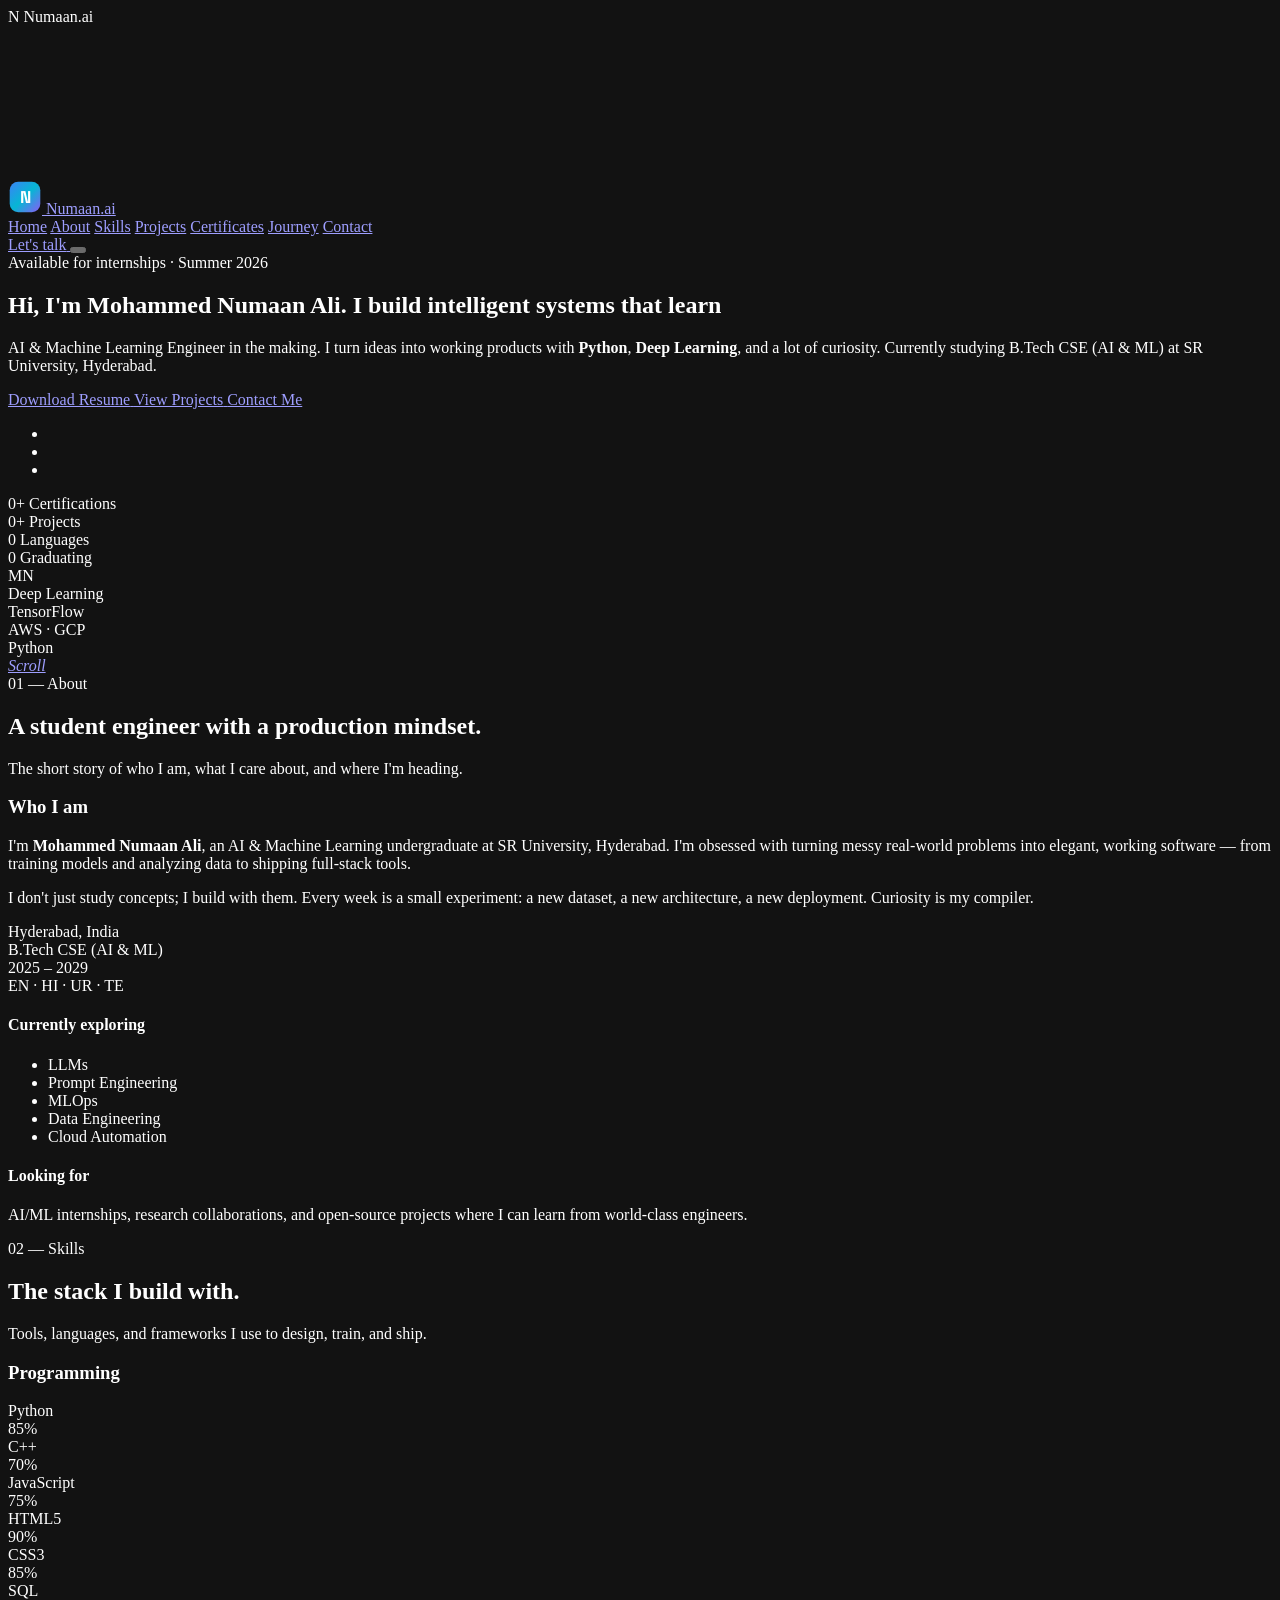
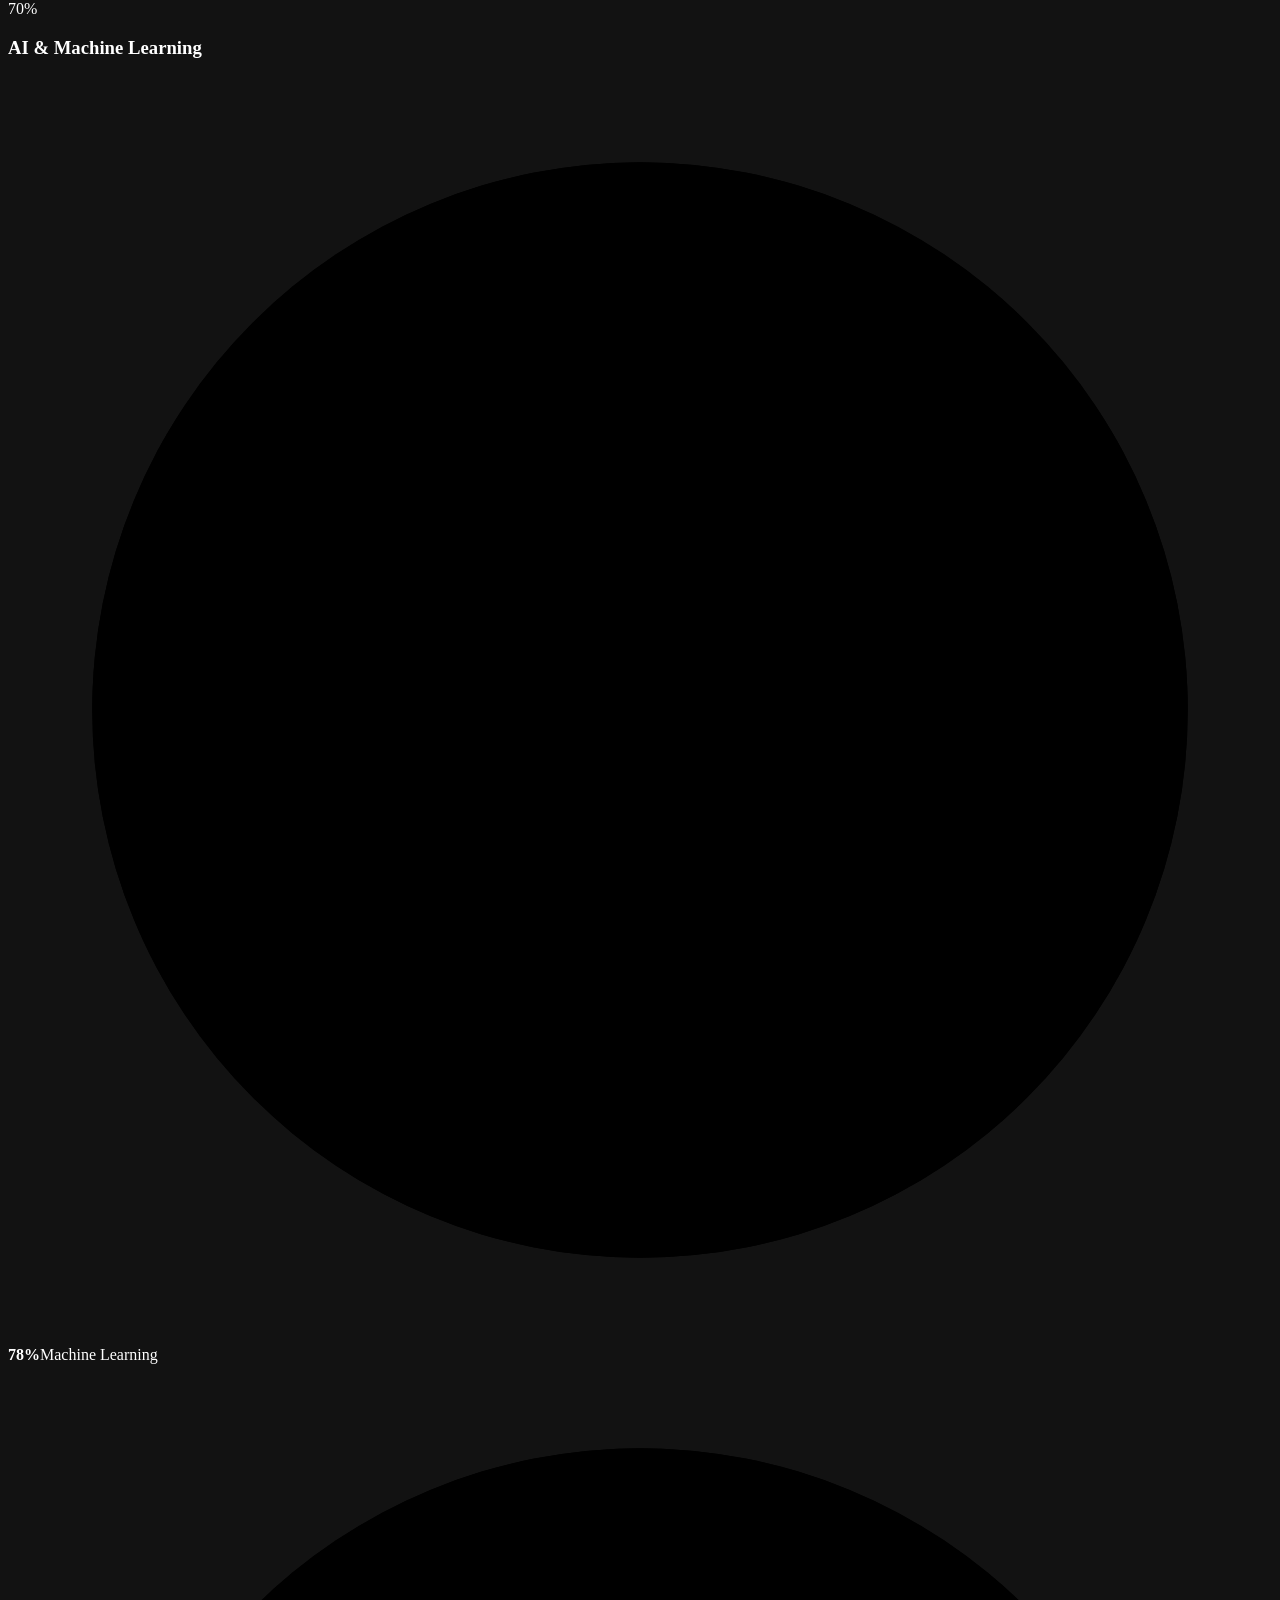
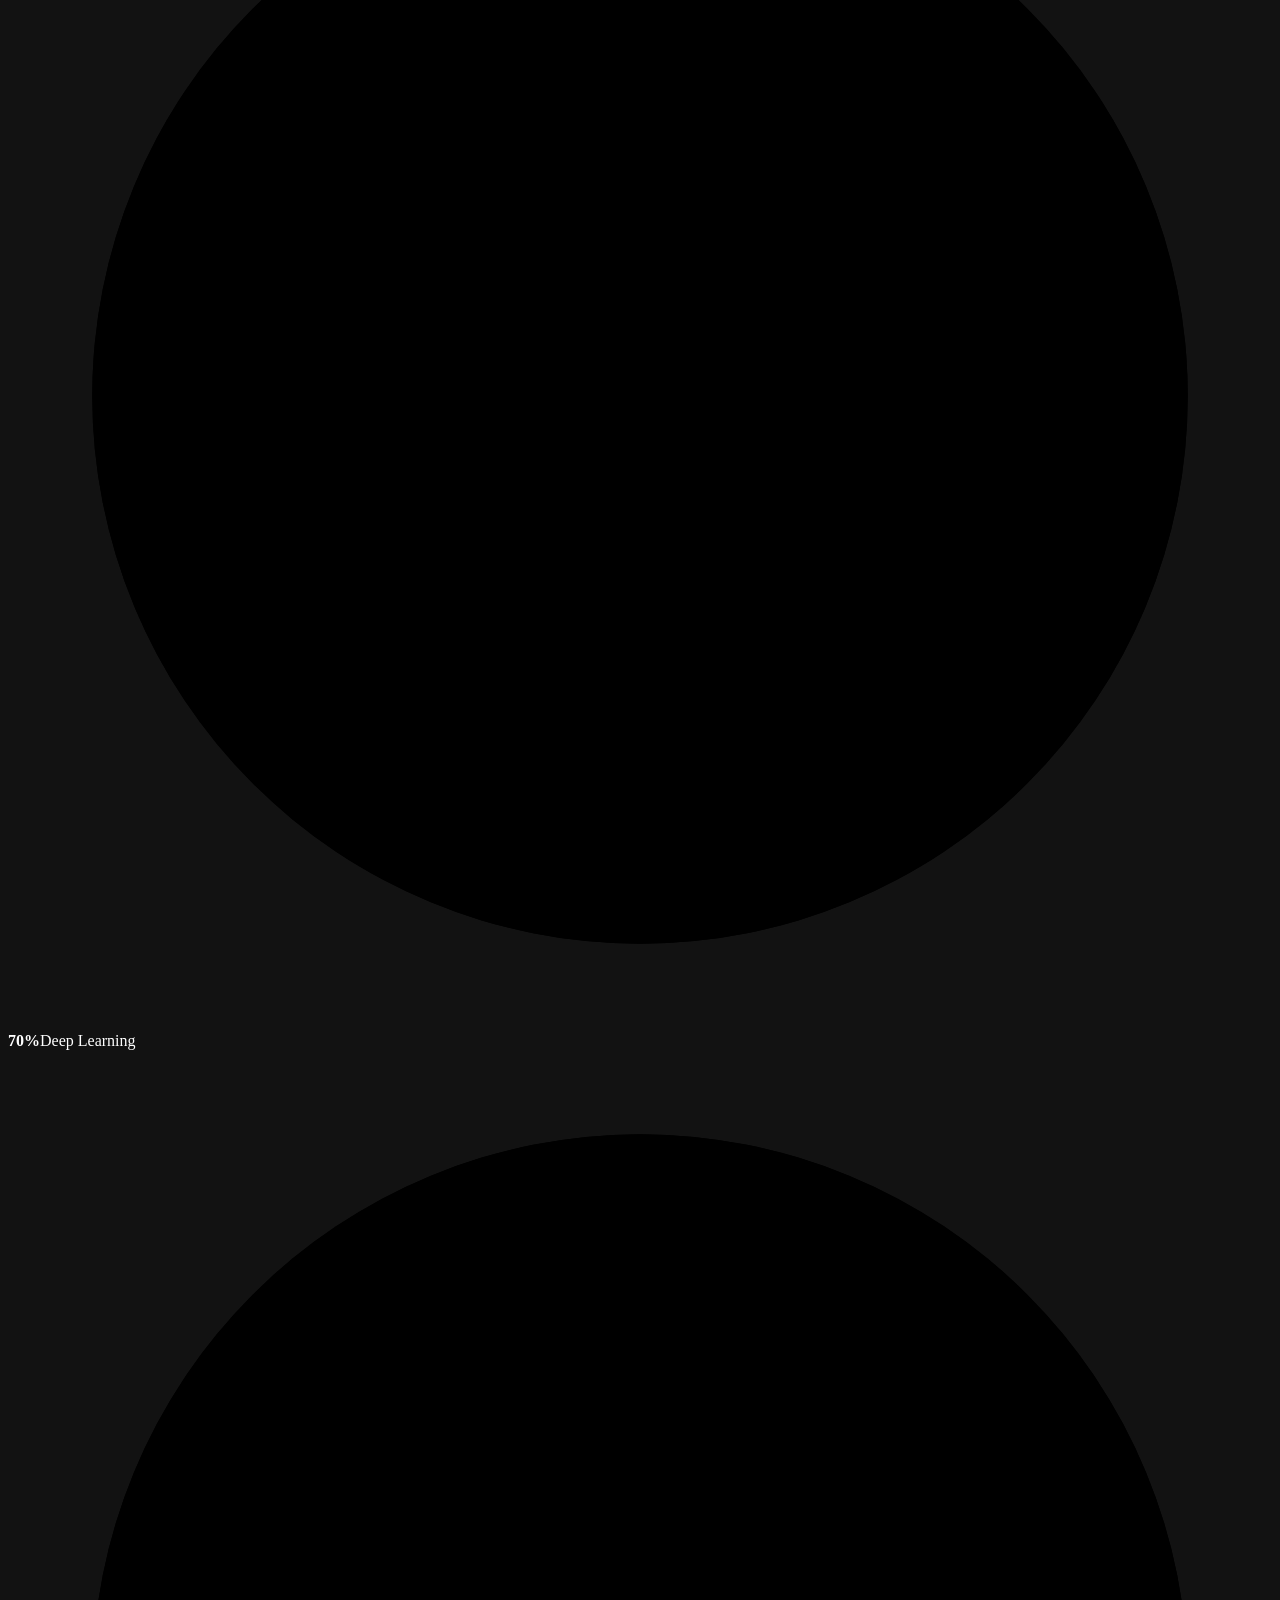
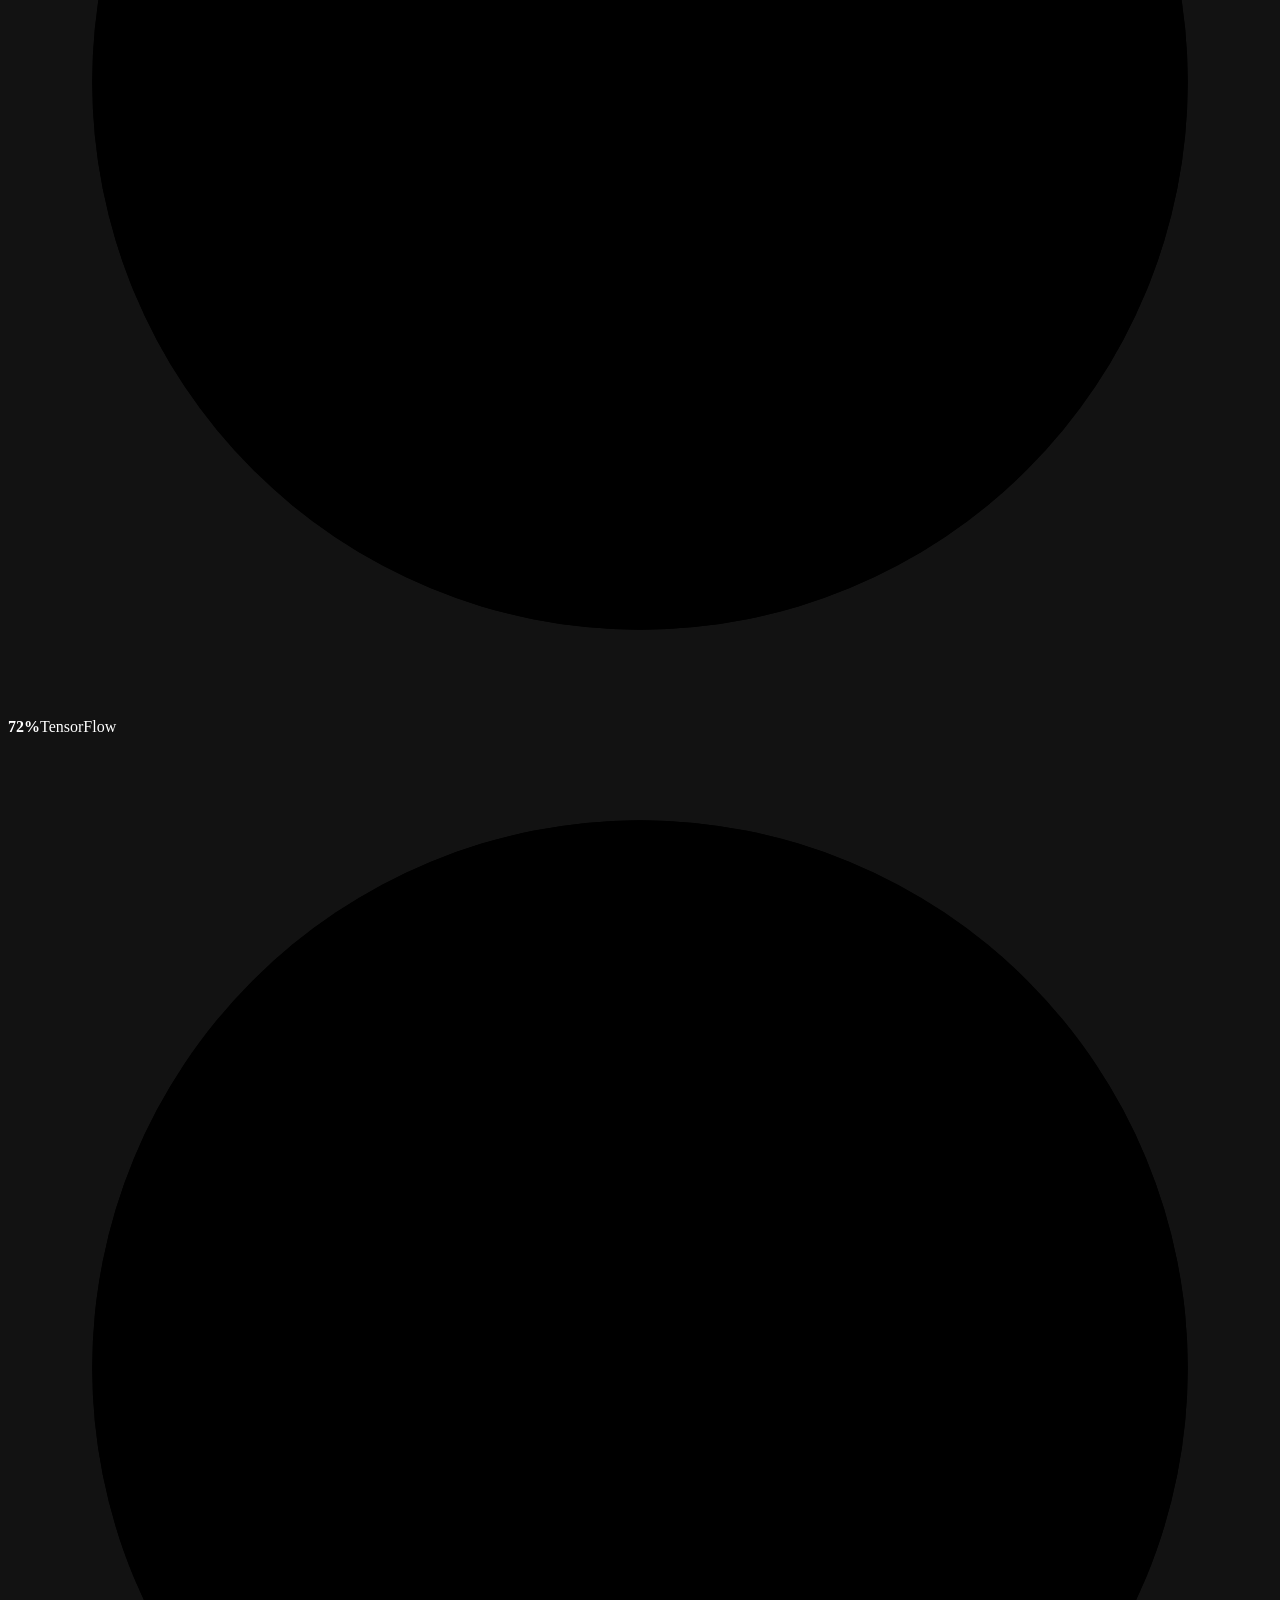
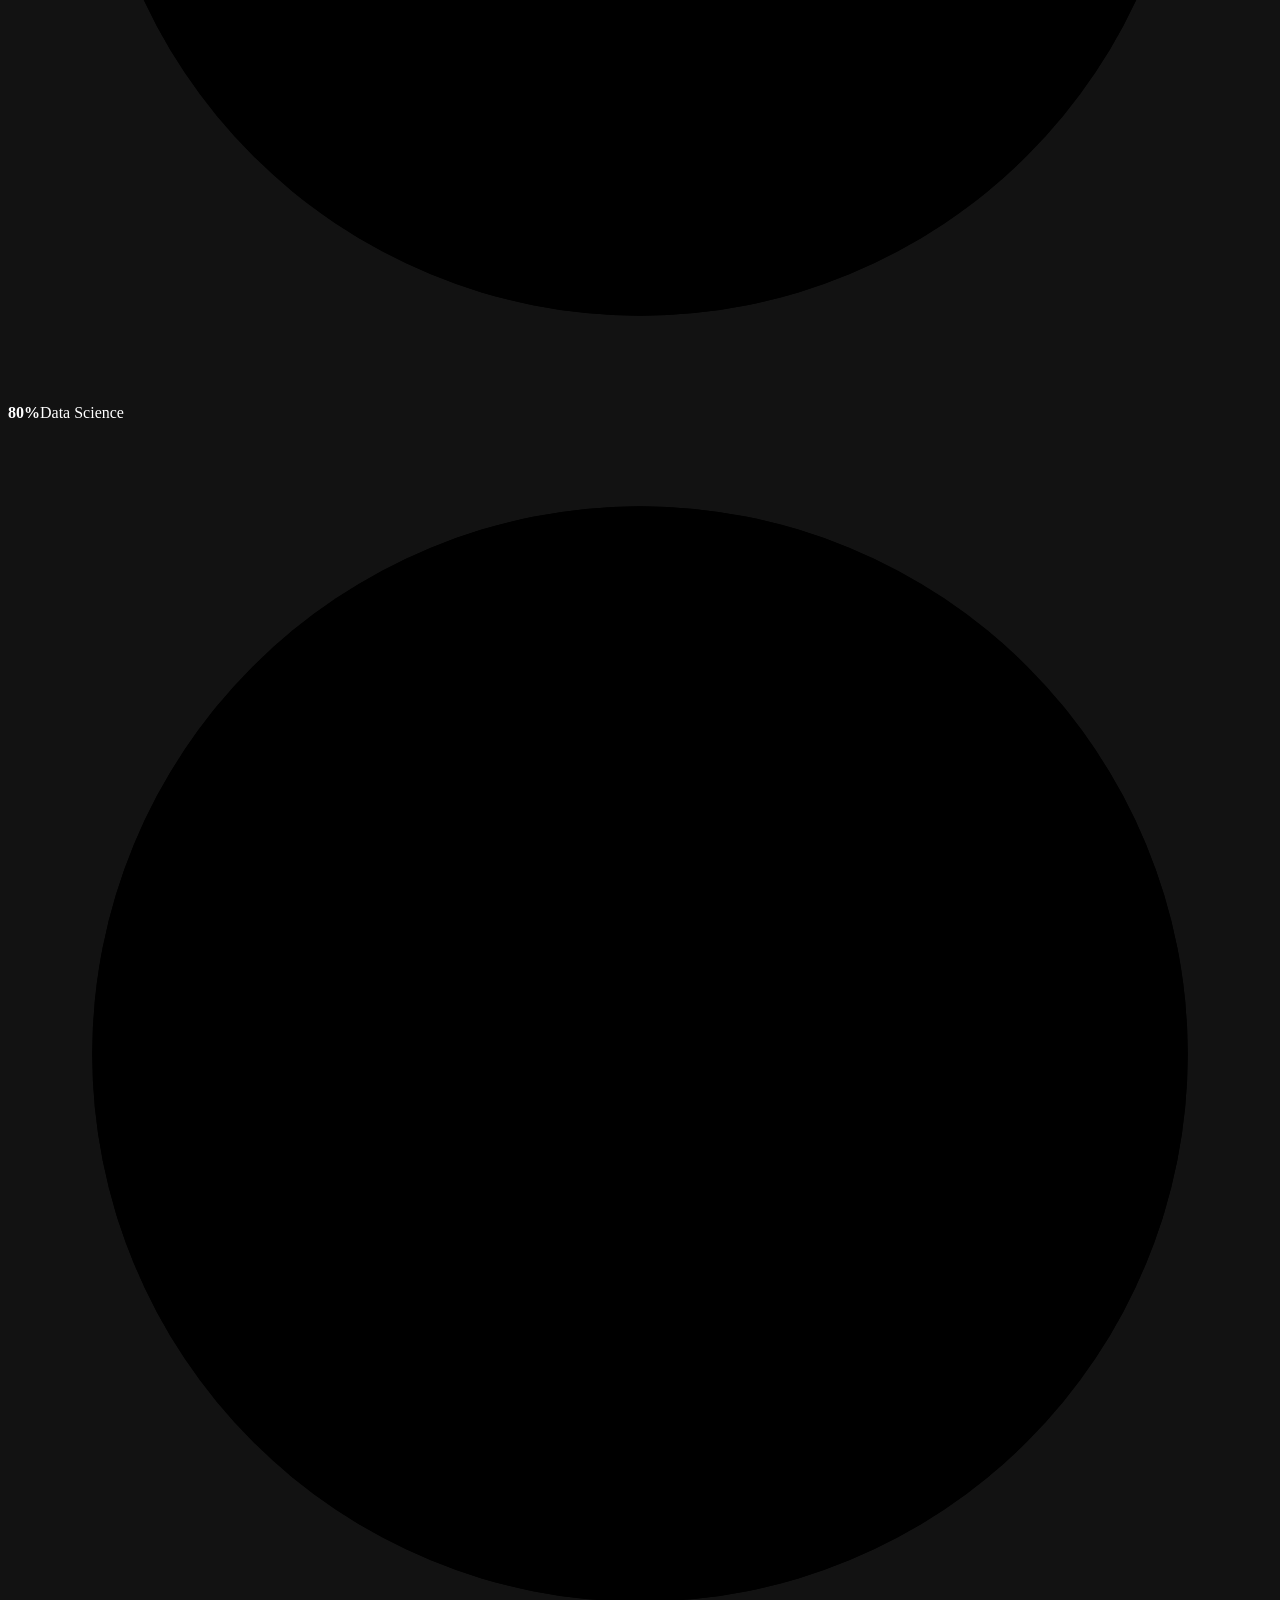
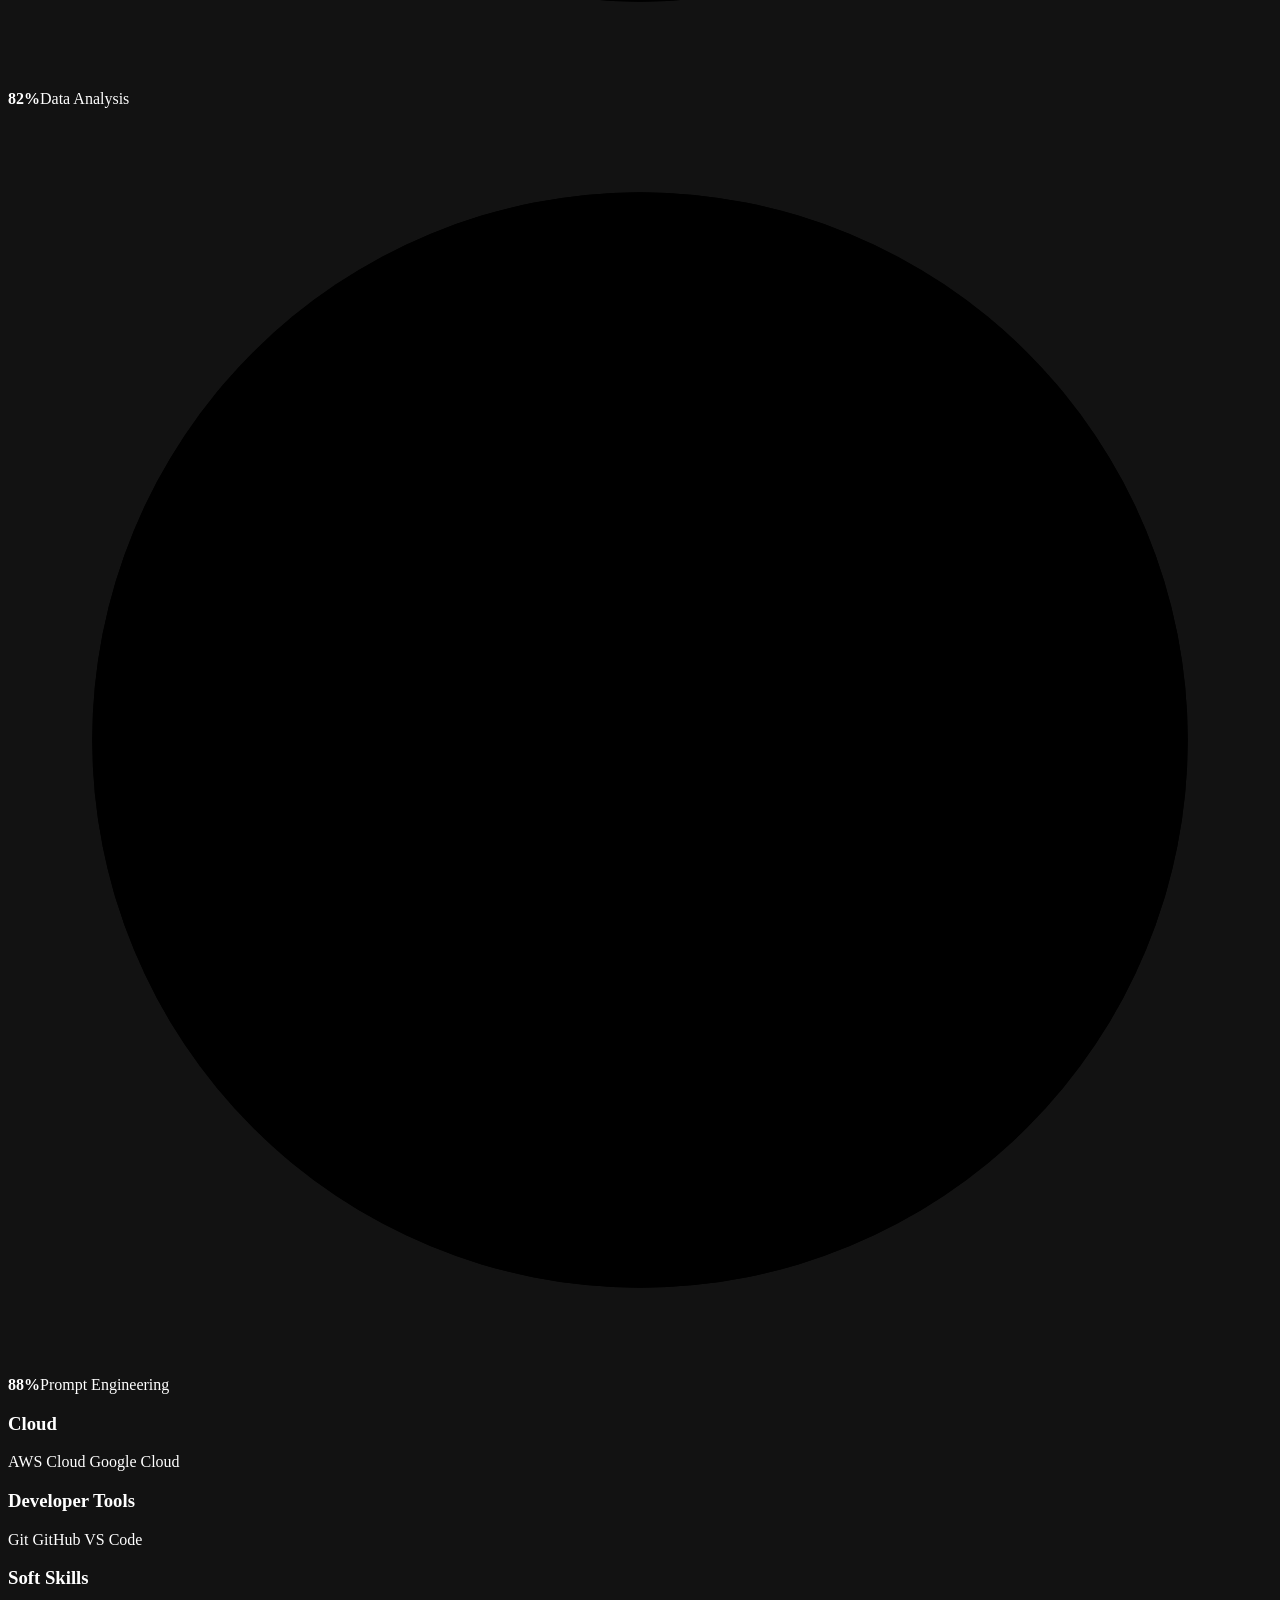
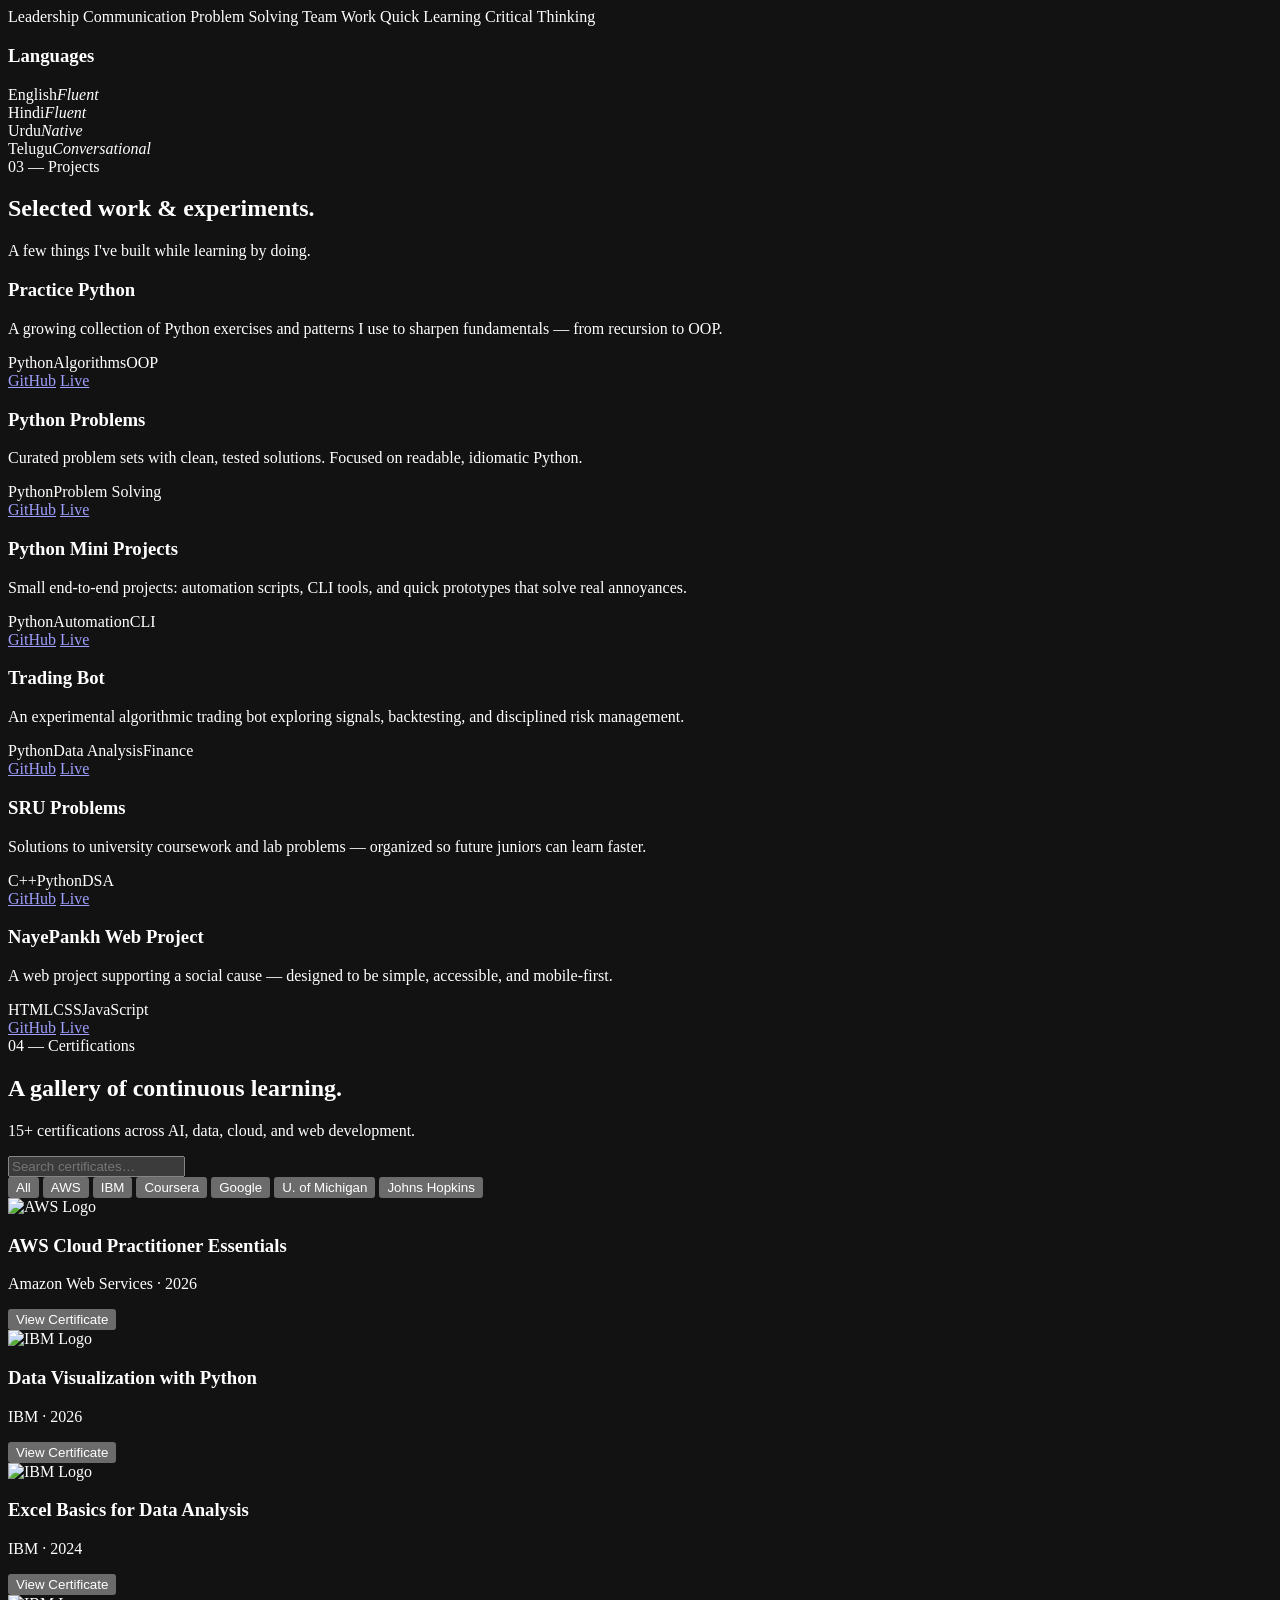
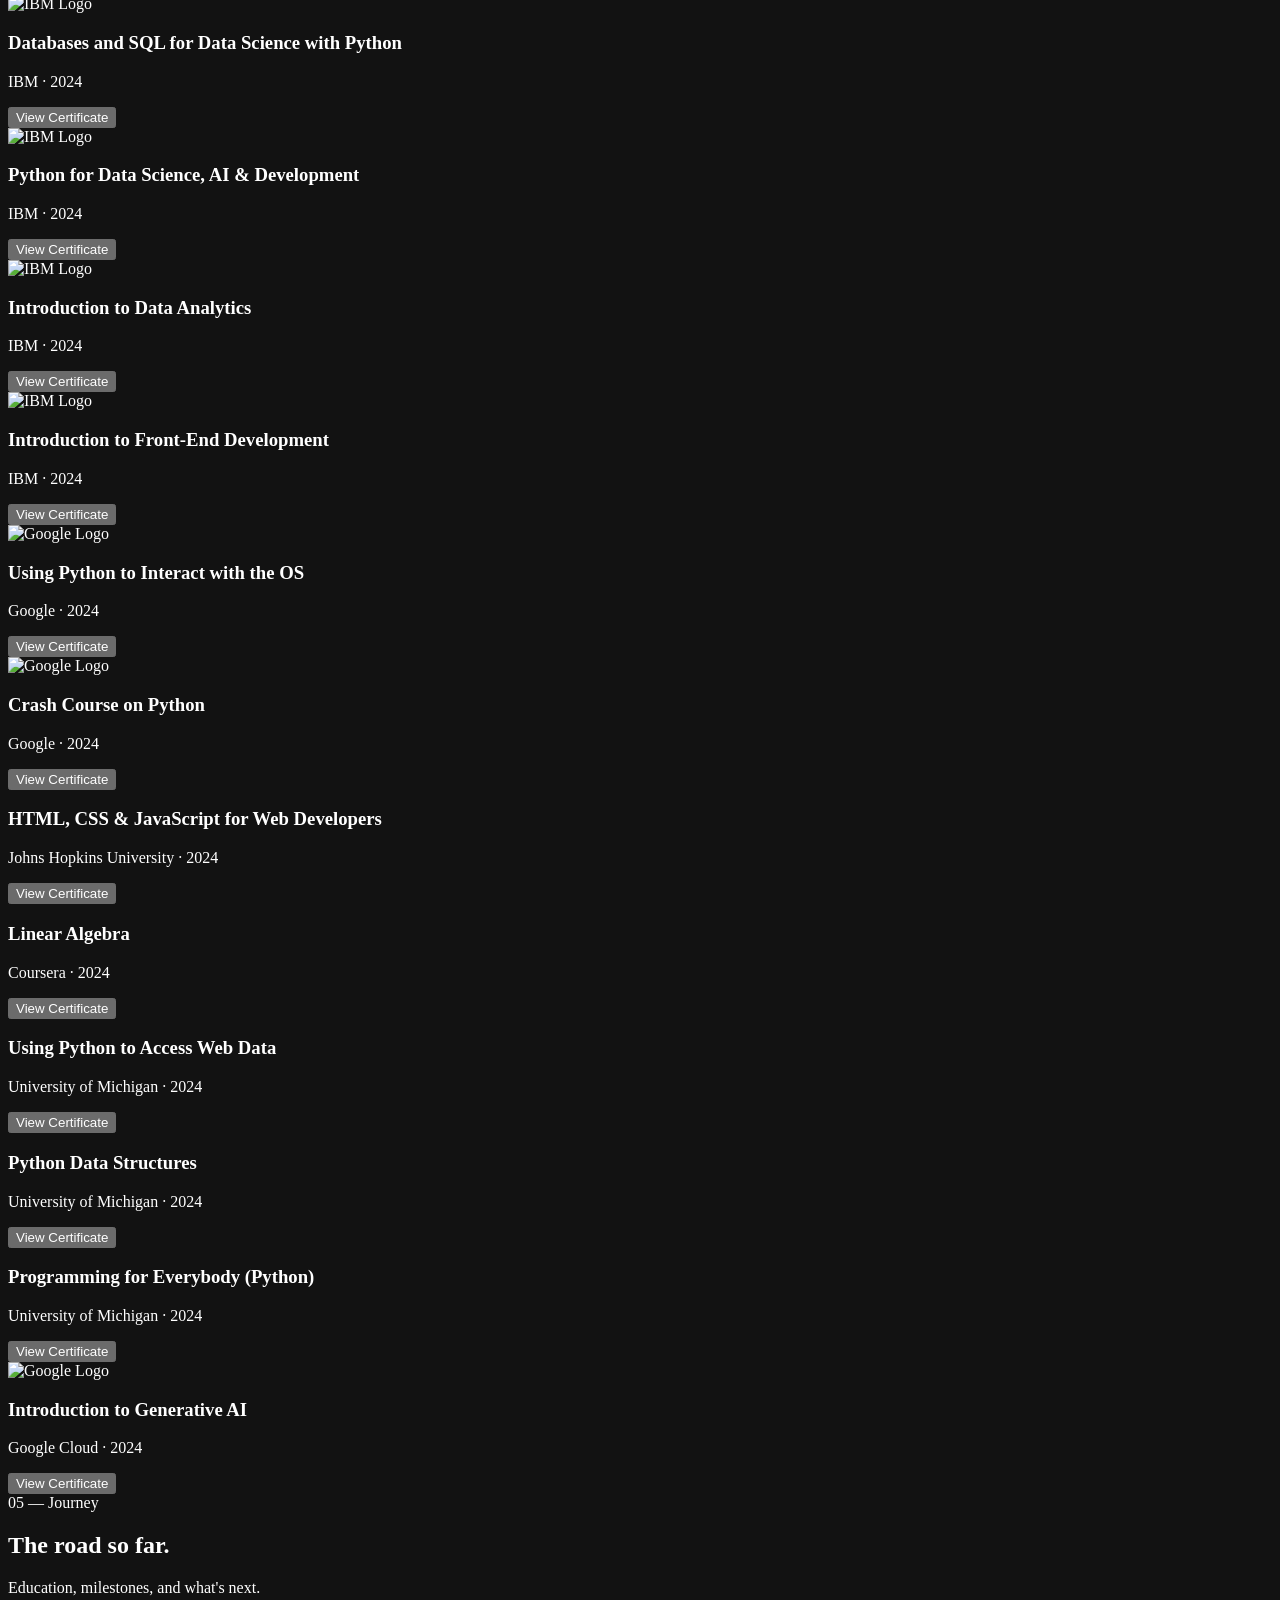
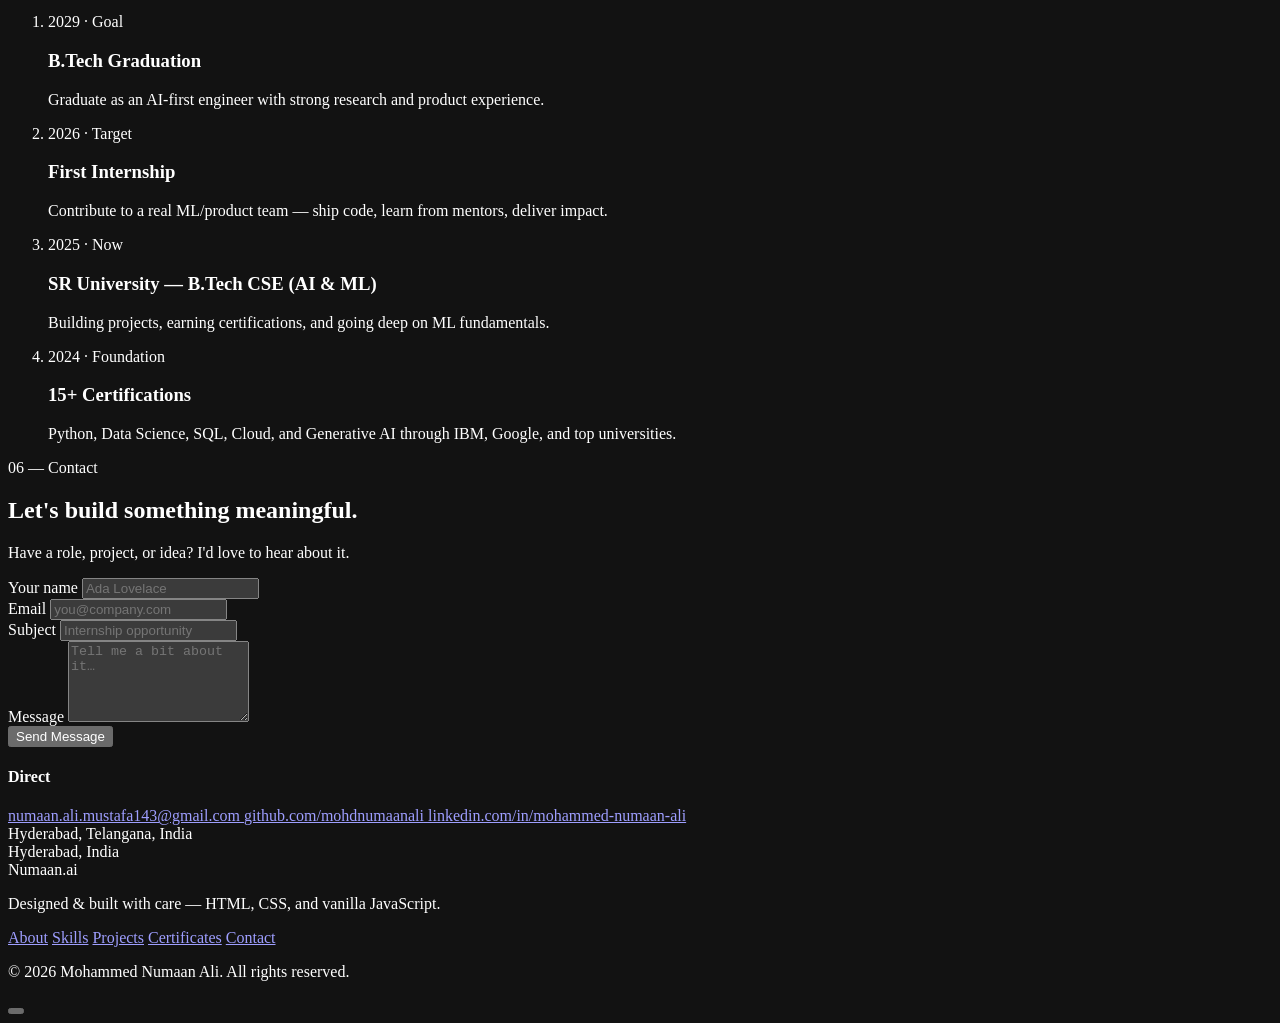
==== portfilo.html @ 52c1d2ca "portfilo_mohammed_numaan_ali" ====
<!DOCTYPE html>
<html lang="en">
<head>
  <!-- ============================================================
       META
  ============================================================ -->
  <meta charset="UTF-8" />
  <meta http-equiv="X-UA-Compatible" content="IE=edge" />
  <meta name="viewport" content="width=device-width, initial-scale=1.0" />
  <meta name="theme-color" content="#0B1120" />
  <meta name="color-scheme" content="dark" />

  <title>Mohammed Numaan Ali — AI & Machine Learning Engineer</title>
  <meta name="description" content="Portfolio of Mohammed Numaan Ali — AI & Machine Learning Engineer, Python Developer, and Full Stack Learner based in Hyderabad, India. Building intelligent systems with AI, Python, and modern technologies." />
  <meta name="author" content="Mohammed Numaan Ali" />
  <meta name="keywords" content="Mohammed Numaan Ali, AI Engineer, Machine Learning, Python Developer, Portfolio, Hyderabad, SR University, Deep Learning, Data Science, TensorFlow, AWS, Google Cloud" />
  <meta name="robots" content="index, follow" />

  <!-- Open Graph -->
  <meta property="og:type" content="website" />
  <meta property="og:title" content="Mohammed Numaan Ali — AI & Machine Learning Engineer" />
  <meta property="og:description" content="Building Intelligent Systems Through AI, Python, and Modern Technologies." />
  <meta property="og:site_name" content="Mohammed Numaan Ali" />
  <meta property="og:locale" content="en_US" />

  <!-- Twitter -->
  <meta name="twitter:card" content="summary_large_image" />
  <meta name="twitter:title" content="Mohammed Numaan Ali — AI & Machine Learning Engineer" />
  <meta name="twitter:description" content="Building Intelligent Systems Through AI, Python, and Modern Technologies." />

  <!-- Structured Data (JSON-LD) -->
  <script type="application/ld+json">
  {
    "@context": "https://schema.org",
    "@type": "Person",
    "name": "Mohammed Numaan Ali",
    "jobTitle": "AI & Machine Learning Engineer",
    "description": "AI & Machine Learning student and Python Developer building intelligent systems.",
    "url": "",
    "email": "mailto:numaan.ali.mustafa143@gmail.com",
    "address": {
      "@type": "PostalAddress",
      "addressLocality": "Hyderabad",
      "addressRegion": "Telangana",
      "addressCountry": "India"
    },
    "alumniOf": {
      "@type": "CollegeOrUniversity",
      "name": "SR University"
    },
    "knowsAbout": [
      "Artificial Intelligence",
      "Machine Learning",
      "Deep Learning",
      "Python",
      "Data Science",
      "Cloud Computing",
      "TensorFlow"
    ],
    "sameAs": [
      "https://github.com/mohdnumaanali",
      "https://www.linkedin.com/in/mohammed-numaan-ali-734551378"
    ]
  }
  </script>

  <!-- Fonts -->
  <link rel="preconnect" href="https://fonts.googleapis.com" />
  <link rel="preconnect" href="https://fonts.gstatic.com" crossorigin />
  <link href="https://fonts.googleapis.com/css2?family=Space+Grotesk:wght@400;500;600;700&family=Inter:wght@300;400;500;600;700&family=JetBrains+Mono:wght@400;500;700&display=swap" rel="stylesheet" />

  <!-- Icons (SVG inline preferred, but a lightweight font as fallback) -->
  <link rel="stylesheet" href="https://cdn.jsdelivr.net/npm/lucide-static@0.363.0/font/lucide.css" />

  <!-- Styles -->
  <link rel="stylesheet" href="style.css" />

  <!-- Favicon -->
  <link rel="icon" type="image/svg+xml" href="data:image/svg+xml;utf8,<svg xmlns='http://www.w3.org/2000/svg' viewBox='0 0 100 100'><defs><linearGradient id='g' x1='0' x2='1'><stop offset='0' stop-color='%233B82F6'/><stop offset='1' stop-color='%238B5CF6'/></linearGradient></defs><rect rx='22' width='100' height='100' fill='url(%23g)'/><text x='50' y='66' font-family='Inter,Arial' font-size='52' font-weight='700' text-anchor='middle' fill='white'>N</text></svg>" />
</head>
<body>

  <!-- ============================================================
       LOADING SCREEN
  ============================================================ -->
  <div class="loader" id="loader" aria-hidden="true">
    <div class="loader__ring"></div>
    <div class="loader__brand">
      <span class="loader__mark">N</span>
      <span class="loader__text">Numaan<span>.ai</span></span>
    </div>
    <div class="loader__bar"><span></span></div>
  </div>

  <!-- ============================================================
       CUSTOM CURSOR
  ============================================================ -->
  <div class="cursor" id="cursor" aria-hidden="true"></div>
  <div class="cursor-dot" id="cursorDot" aria-hidden="true"></div>

  <!-- ============================================================
       MOUSE GLOW / AMBIENT
  ============================================================ -->
  <div class="ambient" aria-hidden="true">
    <div class="ambient__blob ambient__blob--a"></div>
    <div class="ambient__blob ambient__blob--b"></div>
    <div class="ambient__blob ambient__blob--c"></div>
    <div class="ambient__grid"></div>
  </div>
  <div class="mouse-glow" id="mouseGlow" aria-hidden="true"></div>

  <!-- Particles canvas -->
  <canvas id="particles" class="particles" aria-hidden="true"></canvas>

  <!-- ============================================================
       NAVIGATION
  ============================================================ -->
  <header class="nav" id="nav">
    <div class="container nav__inner">
      <a href="#home" class="nav__brand" aria-label="Mohammed Numaan Ali — Home">
        <span class="nav__logo">
          <svg viewBox="0 0 40 40" width="34" height="34" aria-hidden="true">
            <defs>
              <linearGradient id="navGrad" x1="0" x2="1" y1="0" y2="1">
                <stop offset="0" stop-color="#3B82F6"/>
                <stop offset="0.5" stop-color="#06B6D4"/>
                <stop offset="1" stop-color="#8B5CF6"/>
              </linearGradient>
            </defs>
            <rect x="2" y="2" width="36" height="36" rx="10" fill="url(#navGrad)"/>
            <text x="20" y="27" text-anchor="middle" font-family="Space Grotesk, Inter" font-size="20" font-weight="700" fill="white">N</text>
          </svg>
        </span>
        <span class="nav__name">Numaan<span class="nav__accent">.ai</span></span>
      </a>

      <nav class="nav__menu" id="navMenu" aria-label="Primary">
        <a href="#home" class="nav__link">Home</a>
        <a href="#about" class="nav__link">About</a>
        <a href="#skills" class="nav__link">Skills</a>
        <a href="#projects" class="nav__link">Projects</a>
        <a href="#certificates" class="nav__link">Certificates</a>
        <a href="#timeline" class="nav__link">Journey</a>
        <a href="#contact" class="nav__link">Contact</a>
      </nav>

      <div class="nav__actions">
        <a href="#contact" class="btn btn--ghost btn--sm magnetic">
          <span>Let's talk</span>
          <i class="lucide lucide-arrow-up-right" aria-hidden="true"></i>
        </a>
        <button class="nav__toggle" id="navToggle" aria-label="Open menu" aria-expanded="false">
          <span></span><span></span><span></span>
        </button>
      </div>
    </div>
  </header>

  <main>

    <!-- ============================================================
         HERO
    ============================================================ -->
    <section class="hero" id="home">
      <div class="container hero__inner">

        <div class="hero__content">
          <div class="hero__eyebrow reveal">
            <span class="pulse-dot"></span>
            <span>Available for internships · Summer 2026</span>
          </div>

          <h1 class="hero__title reveal">
            <span class="hero__title-line">Hi, I'm <span class="grad-text">Mohammed Numaan Ali</span>.</span>
            <span class="hero__title-line hero__title-line--muted">I build intelligent systems that</span>
            <span class="hero__title-line">
              <span class="typed" id="typed" aria-live="polite">learn</span><span class="caret" aria-hidden="true"></span>
            </span>
          </h1>

          <p class="hero__lead reveal">
            AI &amp; Machine Learning Engineer in the making. I turn ideas into
            working products with <strong>Python</strong>, <strong>Deep Learning</strong>,
            and a lot of curiosity. Currently studying B.Tech CSE (AI &amp; ML) at
            SR University, Hyderabad.
          </p>

          <div class="hero__actions reveal">
            <a class="btn btn--primary magnetic" href="assets/resume/Mohammed-Numaan-Ali-Resume.pdf" download>
              <i class="lucide lucide-download" aria-hidden="true"></i>
              <span>Download Resume</span>
            </a>
            <a class="btn btn--outline magnetic" href="#projects">
              <i class="lucide lucide-layout-grid" aria-hidden="true"></i>
              <span>View Projects</span>
            </a>
            <a class="btn btn--ghost magnetic" href="#contact">
              <i class="lucide lucide-mail" aria-hidden="true"></i>
              <span>Contact Me</span>
            </a>
          </div>

          <ul class="hero__socials reveal" aria-label="Social links">
            <li><a href="https://github.com/mohdnumaanali" target="_blank" rel="noopener" aria-label="GitHub"><i class="lucide lucide-github"></i></a></li>
            <li><a href="https://www.linkedin.com/in/mohammed-numaan-ali-734551378" target="_blank" rel="noopener" aria-label="LinkedIn"><i class="lucide lucide-linkedin"></i></a></li>
            <li><a href="mailto:numaan.ali.mustafa143@gmail.com" aria-label="Email"><i class="lucide lucide-mail"></i></a></li>
          </ul>

          <div class="hero__stats reveal">
            <div class="stat">
              <span class="stat__num" data-counter="15">0</span><span class="stat__plus">+</span>
              <span class="stat__label">Certifications</span>
            </div>
            <div class="stat">
              <span class="stat__num" data-counter="6">0</span><span class="stat__plus">+</span>
              <span class="stat__label">Projects</span>
            </div>
            <div class="stat">
              <span class="stat__num" data-counter="4">0</span>
              <span class="stat__label">Languages</span>
            </div>
            <div class="stat">
              <span class="stat__num" data-counter="2029">0</span>
              <span class="stat__label">Graduating</span>
            </div>
          </div>
        </div>

        <!-- Right: Portrait -->
        <div class="hero__portrait reveal">
          <div class="portrait">
            <div class="portrait__ring"></div>
            <div class="portrait__ring portrait__ring--slow"></div>
            <div class="portrait__glow"></div>
            <div class="portrait__frame">
              <!-- Replace with real image at assets/images/profile.jpg -->
              <img src="assets/images/profile.jpg" alt="Portrait of Mohammed Numaan Ali" loading="eager"
                   onerror="this.replaceWith(Object.assign(document.createElement('div'),{className:'portrait__placeholder',innerHTML:'MN'}))" />
            </div>

            <!-- Floating chips -->
            <div class="chip chip--1"><i class="lucide lucide-brain"></i><span>Deep Learning</span></div>
            <div class="chip chip--2"><i class="lucide lucide-cpu"></i><span>TensorFlow</span></div>
            <div class="chip chip--3"><i class="lucide lucide-cloud"></i><span>AWS · GCP</span></div>
            <div class="chip chip--4"><i class="lucide lucide-code-2"></i><span>Python</span></div>
          </div>
        </div>
      </div>

      <a href="#about" class="hero__scroll" aria-label="Scroll to next section">
        <span></span>
        <em>Scroll</em>
      </a>
    </section>

    <!-- ============================================================
         ABOUT
    ============================================================ -->
    <section class="section" id="about">
      <div class="container">
        <header class="section__head reveal">
          <span class="section__eyebrow">01 — About</span>
          <h2 class="section__title">A student engineer with a <span class="grad-text">production mindset</span>.</h2>
          <p class="section__sub">The short story of who I am, what I care about, and where I'm heading.</p>
        </header>

        <div class="about">
          <article class="about__card glass reveal">
            <h3>Who I am</h3>
            <p>
              I'm <strong>Mohammed Numaan Ali</strong>, an AI &amp; Machine Learning
              undergraduate at SR University, Hyderabad. I'm obsessed with turning
              messy real-world problems into elegant, working software — from
              training models and analyzing data to shipping full-stack tools.
            </p>
            <p>
              I don't just study concepts; I build with them. Every week is a small
              experiment: a new dataset, a new architecture, a new deployment.
              Curiosity is my compiler.
            </p>

            <div class="about__facts">
              <div class="fact"><i class="lucide lucide-map-pin"></i><span>Hyderabad, India</span></div>
              <div class="fact"><i class="lucide lucide-graduation-cap"></i><span>B.Tech CSE (AI &amp; ML)</span></div>
              <div class="fact"><i class="lucide lucide-calendar"></i><span>2025 – 2029</span></div>
              <div class="fact"><i class="lucide lucide-languages"></i><span>EN · HI · UR · TE</span></div>
            </div>
          </article>

          <aside class="about__side">
            <div class="glass about__mini reveal">
              <h4>Currently exploring</h4>
              <ul class="tags">
                <li>LLMs</li><li>Prompt Engineering</li><li>MLOps</li>
                <li>Data Engineering</li><li>Cloud Automation</li>
              </ul>
            </div>
            <div class="glass about__mini reveal">
              <h4>Looking for</h4>
              <p>AI/ML internships, research collaborations, and open-source projects where I can learn from world-class engineers.</p>
            </div>
          </aside>
        </div>
      </div>
    </section>

    <!-- ============================================================
         SKILLS
    ============================================================ -->
    <section class="section" id="skills">
      <div class="container">
        <header class="section__head reveal">
          <span class="section__eyebrow">02 — Skills</span>
          <h2 class="section__title">The <span class="grad-text">stack</span> I build with.</h2>
          <p class="section__sub">Tools, languages, and frameworks I use to design, train, and ship.</p>
        </header>

        <div class="skills">
          <!-- Programming -->
          <div class="glass skills__group reveal">
            <div class="skills__head">
              <i class="lucide lucide-code"></i>
              <h3>Programming</h3>
            </div>
            <div class="skills__grid">
              <div class="skill" data-level="85"><span class="skill__name">Python</span><div class="skill__bar"><span></span></div><span class="skill__pct">85%</span></div>
              <div class="skill" data-level="70"><span class="skill__name">C++</span><div class="skill__bar"><span></span></div><span class="skill__pct">70%</span></div>
              <div class="skill" data-level="75"><span class="skill__name">JavaScript</span><div class="skill__bar"><span></span></div><span class="skill__pct">75%</span></div>
              <div class="skill" data-level="90"><span class="skill__name">HTML5</span><div class="skill__bar"><span></span></div><span class="skill__pct">90%</span></div>
              <div class="skill" data-level="85"><span class="skill__name">CSS3</span><div class="skill__bar"><span></span></div><span class="skill__pct">85%</span></div>
              <div class="skill" data-level="70"><span class="skill__name">SQL</span><div class="skill__bar"><span></span></div><span class="skill__pct">70%</span></div>
            </div>
          </div>

          <!-- AI & ML -->
          <div class="glass skills__group reveal">
            <div class="skills__head">
              <i class="lucide lucide-brain-circuit"></i>
              <h3>AI &amp; Machine Learning</h3>
            </div>
            <div class="rings">
              <div class="ring" data-value="78"><svg viewBox="0 0 120 120"><circle cx="60" cy="60" r="52" class="ring__track"/><circle cx="60" cy="60" r="52" class="ring__fill"/></svg><div class="ring__inner"><strong>78%</strong><span>Machine Learning</span></div></div>
              <div class="ring" data-value="70"><svg viewBox="0 0 120 120"><circle cx="60" cy="60" r="52" class="ring__track"/><circle cx="60" cy="60" r="52" class="ring__fill"/></svg><div class="ring__inner"><strong>70%</strong><span>Deep Learning</span></div></div>
              <div class="ring" data-value="72"><svg viewBox="0 0 120 120"><circle cx="60" cy="60" r="52" class="ring__track"/><circle cx="60" cy="60" r="52" class="ring__fill"/></svg><div class="ring__inner"><strong>72%</strong><span>TensorFlow</span></div></div>
              <div class="ring" data-value="80"><svg viewBox="0 0 120 120"><circle cx="60" cy="60" r="52" class="ring__track"/><circle cx="60" cy="60" r="52" class="ring__fill"/></svg><div class="ring__inner"><strong>80%</strong><span>Data Science</span></div></div>
              <div class="ring" data-value="82"><svg viewBox="0 0 120 120"><circle cx="60" cy="60" r="52" class="ring__track"/><circle cx="60" cy="60" r="52" class="ring__fill"/></svg><div class="ring__inner"><strong>82%</strong><span>Data Analysis</span></div></div>
              <div class="ring" data-value="88"><svg viewBox="0 0 120 120"><circle cx="60" cy="60" r="52" class="ring__track"/><circle cx="60" cy="60" r="52" class="ring__fill"/></svg><div class="ring__inner"><strong>88%</strong><span>Prompt Engineering</span></div></div>
            </div>
          </div>

          <!-- Cloud -->
          <div class="glass skills__group reveal">
            <div class="skills__head">
              <i class="lucide lucide-cloud"></i>
              <h3>Cloud</h3>
            </div>
            <div class="chips">
              <span class="pill"><i class="lucide lucide-cloud"></i>AWS Cloud</span>
              <span class="pill"><i class="lucide lucide-cloud"></i>Google Cloud</span>
            </div>
          </div>

          <!-- Tools -->
          <div class="glass skills__group reveal">
            <div class="skills__head">
              <i class="lucide lucide-wrench"></i>
              <h3>Developer Tools</h3>
            </div>
            <div class="chips">
              <span class="pill"><i class="lucide lucide-git-branch"></i>Git</span>
              <span class="pill"><i class="lucide lucide-github"></i>GitHub</span>
              <span class="pill"><i class="lucide lucide-code-2"></i>VS Code</span>
            </div>
          </div>

          <!-- Soft skills -->
          <div class="glass skills__group reveal">
            <div class="skills__head">
              <i class="lucide lucide-sparkles"></i>
              <h3>Soft Skills</h3>
            </div>
            <div class="chips">
              <span class="pill">Leadership</span>
              <span class="pill">Communication</span>
              <span class="pill">Problem Solving</span>
              <span class="pill">Team Work</span>
              <span class="pill">Quick Learning</span>
              <span class="pill">Critical Thinking</span>
            </div>
          </div>

          <!-- Languages -->
          <div class="glass skills__group reveal">
            <div class="skills__head">
              <i class="lucide lucide-languages"></i>
              <h3>Languages</h3>
            </div>
            <div class="langs">
              <div class="lang"><span>English</span><em>Fluent</em></div>
              <div class="lang"><span>Hindi</span><em>Fluent</em></div>
              <div class="lang"><span>Urdu</span><em>Native</em></div>
              <div class="lang"><span>Telugu</span><em>Conversational</em></div>
            </div>
          </div>
        </div>
      </div>
    </section>

    <!-- ============================================================
         PROJECTS
    ============================================================ -->
    <section class="section" id="projects">
      <div class="container">
        <header class="section__head reveal">
          <span class="section__eyebrow">03 — Projects</span>
          <h2 class="section__title">Selected <span class="grad-text">work</span> &amp; experiments.</h2>
          <p class="section__sub">A few things I've built while learning by doing.</p>
        </header>

        <div class="projects" id="projectsGrid">
          <!-- Cards are enhanced with tilt in JS -->
          <article class="project tilt reveal">
            <div class="project__media" data-color="#3B82F6"><i class="lucide lucide-code-2"></i></div>
            <div class="project__body">
              <h3>Practice Python</h3>
              <p>A growing collection of Python exercises and patterns I use to sharpen fundamentals — from recursion to OOP.</p>
              <div class="tags"><span>Python</span><span>Algorithms</span><span>OOP</span></div>
              <div class="project__actions">
                <a class="btn btn--sm btn--outline" href="https://github.com/mohdnumaanali" target="_blank" rel="noopener"><i class="lucide lucide-github"></i>GitHub</a>
                <a class="btn btn--sm btn--ghost" href="#" aria-disabled="true"><i class="lucide lucide-external-link"></i>Live</a>
              </div>
            </div>
          </article>

          <article class="project tilt reveal">
            <div class="project__media" data-color="#06B6D4"><i class="lucide lucide-terminal"></i></div>
            <div class="project__body">
              <h3>Python Problems</h3>
              <p>Curated problem sets with clean, tested solutions. Focused on readable, idiomatic Python.</p>
              <div class="tags"><span>Python</span><span>Problem Solving</span></div>
              <div class="project__actions">
                <a class="btn btn--sm btn--outline" href="https://github.com/mohdnumaanali" target="_blank" rel="noopener"><i class="lucide lucide-github"></i>GitHub</a>
                <a class="btn btn--sm btn--ghost" href="#" aria-disabled="true"><i class="lucide lucide-external-link"></i>Live</a>
              </div>
            </div>
          </article>

          <article class="project tilt reveal">
            <div class="project__media" data-color="#8B5CF6"><i class="lucide lucide-flask-conical"></i></div>
            <div class="project__body">
              <h3>Python Mini Projects</h3>
              <p>Small end-to-end projects: automation scripts, CLI tools, and quick prototypes that solve real annoyances.</p>
              <div class="tags"><span>Python</span><span>Automation</span><span>CLI</span></div>
              <div class="project__actions">
                <a class="btn btn--sm btn--outline" href="https://github.com/mohdnumaanali" target="_blank" rel="noopener"><i class="lucide lucide-github"></i>GitHub</a>
                <a class="btn btn--sm btn--ghost" href="#" aria-disabled="true"><i class="lucide lucide-external-link"></i>Live</a>
              </div>
            </div>
          </article>

          <article class="project tilt reveal project--feature">
            <div class="project__media" data-color="#14F195"><i class="lucide lucide-line-chart"></i></div>
            <div class="project__body">
              <h3>Trading Bot</h3>
              <p>An experimental algorithmic trading bot exploring signals, backtesting, and disciplined risk management.</p>
              <div class="tags"><span>Python</span><span>Data Analysis</span><span>Finance</span></div>
              <div class="project__actions">
                <a class="btn btn--sm btn--outline" href="https://github.com/mohdnumaanali" target="_blank" rel="noopener"><i class="lucide lucide-github"></i>GitHub</a>
                <a class="btn btn--sm btn--ghost" href="#" aria-disabled="true"><i class="lucide lucide-external-link"></i>Live</a>
              </div>
            </div>
          </article>

          <article class="project tilt reveal">
            <div class="project__media" data-color="#3B82F6"><i class="lucide lucide-book-open"></i></div>
            <div class="project__body">
              <h3>SRU Problems</h3>
              <p>Solutions to university coursework and lab problems — organized so future juniors can learn faster.</p>
              <div class="tags"><span>C++</span><span>Python</span><span>DSA</span></div>
              <div class="project__actions">
                <a class="btn btn--sm btn--outline" href="https://github.com/mohdnumaanali" target="_blank" rel="noopener"><i class="lucide lucide-github"></i>GitHub</a>
                <a class="btn btn--sm btn--ghost" href="#" aria-disabled="true"><i class="lucide lucide-external-link"></i>Live</a>
              </div>
            </div>
          </article>

          <article class="project tilt reveal">
            <div class="project__media" data-color="#8B5CF6"><i class="lucide lucide-heart-handshake"></i></div>
            <div class="project__body">
              <h3>NayePankh Web Project</h3>
              <p>A web project supporting a social cause — designed to be simple, accessible, and mobile-first.</p>
              <div class="tags"><span>HTML</span><span>CSS</span><span>JavaScript</span></div>
              <div class="project__actions">
                <a class="btn btn--sm btn--outline" href="https://github.com/mohdnumaanali" target="_blank" rel="noopener"><i class="lucide lucide-github"></i>GitHub</a>
                <a class="btn btn--sm btn--ghost" href="#" aria-disabled="true"><i class="lucide lucide-external-link"></i>Live</a>
              </div>
            </div>
          </article>
        </div>
      </div>
    </section>

    <!-- ============================================================
         CERTIFICATES
    ============================================================ -->
    <section class="section" id="certificates">
      <div class="container">
        <header class="section__head reveal">
          <span class="section__eyebrow">04 — Certifications</span>
          <h2 class="section__title">A gallery of <span class="grad-text">continuous learning</span>.</h2>
          <p class="section__sub">15+ certifications across AI, data, cloud, and web development.</p>
        </header>

        <div class="certs__toolbar glass reveal">
          <div class="search">
            <i class="lucide lucide-search"></i>
            <input type="search" id="certSearch" placeholder="Search certificates…" aria-label="Search certificates" />
          </div>
          <div class="filters" id="certFilters" role="tablist" aria-label="Filter by organization">
            <button class="chip-btn is-active" data-filter="all" role="tab" aria-selected="true">All</button>
            <button class="chip-btn" data-filter="aws" role="tab">AWS</button>
            <button class="chip-btn" data-filter="ibm" role="tab">IBM</button>
            <button class="chip-btn" data-filter="coursera" role="tab">Coursera</button>
            <button class="chip-btn" data-filter="google" role="tab">Google</button>
            <button class="chip-btn" data-filter="michigan" role="tab">U. of Michigan</button>
            <button class="chip-btn" data-filter="jhu" role="tab">Johns Hopkins</button>
          </div>
        </div>

        <div class="certs" id="certsGrid">
          <!-- Cards -->
          <article class="cert glass reveal" data-org="aws" data-name="AWS Cloud Practitioner Essentials">
            <div class="cert__logo" style="--c:#FF9900"><i class="lucide lucide-cloud"></i>
            <img src="https://upload.wikimedia.org/wikipedia/commons/9/93/Amazon_Web_Services_Logo.svg" 
         alt="AWS Logo" width="40" height="40" />
        </div>
            <h3 class="cert__title">AWS Cloud Practitioner Essentials</h3>
            <p class="cert__meta">Amazon Web Services · 2026</p>
            <a href="https://coursera.org/share/e655029757d2f2e715fb23f21af711d2" target="_blank" rel="noopener">
            <button class="btn btn--sm btn--outline cert__btn" data-preview>View Certificate</button>
            </a>
          </article>
          <article class="cert glass reveal" data-org="ibm" data-name="Data Visualization with Python">
            <div class="cert__logo" style="--c:#0F62FE"><i class="lucide lucide-bar-chart-3"></i>
             <img src="https://upload.wikimedia.org/wikipedia/commons/5/51/IBM_logo.svg" 
         alt="IBM Logo" width="40" height="40" />
        </div>
            <h3 class="cert__title">Data Visualization with Python</h3>
            <p class="cert__meta">IBM · 2026</p>
            <a href="https://coursera.org/share/edb08f4c2ddd45b7029af41908f882bb" target="_blank" rel="noopener">
            <button class="btn btn--sm btn--outline cert__btn" data-preview>View Certificate</button>
            </a>
          </article>
          <article class="cert glass reveal" data-org="ibm" data-name="Excel Basics for Data Analysis">
            <div class="cert__logo" style="--c:#217346"><i class="lucide lucide-table"></i>
             <img src="https://upload.wikimedia.org/wikipedia/commons/5/51/IBM_logo.svg" 
         alt="IBM Logo" width="40" height="40" />
        </div>
            <h3 class="cert__title">Excel Basics for Data Analysis</h3>
            <p class="cert__meta">IBM · 2024</p>
            <a href="https://coursera.org/share/6994b0f53f9ee247891fa64e8fb4c166" target="_blank" rel="noopener">
            <button class="btn btn--sm btn--outline cert__btn" data-preview>View Certificate</button>
            </a>
          </article>
          <article class="cert glass reveal" data-org="ibm" data-name="Databases and SQL for Data Science with Python">
            <div class="cert__logo" style="--c:#0F62FE"><i class="lucide lucide-database"></i>
             <img src="https://upload.wikimedia.org/wikipedia/commons/5/51/IBM_logo.svg" 
         alt="IBM Logo" width="40" height="40" />
        </div>
            <h3 class="cert__title">Databases and SQL for Data Science with Python</h3>
            <p class="cert__meta">IBM · 2024</p>
            <a href="https://coursera.org/share/79da9e5747fc53b907c7a7136b30ddfd" target="_blank" rel="noopener">
            <button class="btn btn--sm btn--outline cert__btn" data-preview>View Certificate</button>
            </a>
          </article>
          <article class="cert glass reveal" data-org="ibm" data-name="Python for Data Science, AI & Development">
            <div class="cert__logo" style="--c:#0F62FE"><i class="lucide lucide-code-2"></i>
             <img src="https://upload.wikimedia.org/wikipedia/commons/5/51/IBM_logo.svg" 
         alt="IBM Logo" width="40" height="40" />
        </div>
            <h3 class="cert__title">Python for Data Science, AI &amp; Development</h3>
            <p class="cert__meta">IBM · 2024</p>
            <a href="https://coursera.org/share/f244a300cccc5f125ba9f9e1b6e69202" target="_blank" rel="noopener">
            <button class="btn btn--sm btn--outline cert__btn" data-preview>View Certificate</button>
            </a>
          </article>
          <article class="cert glass reveal" data-org="ibm" data-name="Introduction to Data Analytics">
            <div class="cert__logo" style="--c:#0F62FE"><i class="lucide lucide-pie-chart"></i>
             <img src="https://upload.wikimedia.org/wikipedia/commons/5/51/IBM_logo.svg" 
         alt="IBM Logo" width="40" height="40" />
        </div>
            <h3 class="cert__title">Introduction to Data Analytics</h3>
            <p class="cert__meta">IBM · 2024</p>
            <a href="https://coursera.org/share/39f139cdf968745469cf04a86875276b" target="_blank" rel="noopener">
            <button class="btn btn--sm btn--outline cert__btn" data-preview>View Certificate</button>
            </a>
          </article>
          <article class="cert glass reveal" data-org="ibm" data-name="Introduction to Front-End Development">
            <div class="cert__logo" style="--c:#0F62FE"><i class="lucide lucide-layout"></i>
             <img src="https://upload.wikimedia.org/wikipedia/commons/5/51/IBM_logo.svg" 
         alt="IBM Logo" width="40" height="40" />
        </div>
            <h3 class="cert__title">Introduction to Front-End Development</h3>
            <p class="cert__meta">IBM · 2024</p>
            <a href="https://coursera.org/share/17b91191faafacf90213801c3016786a" target="_blank" rel="noopener">
            <button class="btn btn--sm btn--outline cert__btn" data-preview>View Certificate</button>
            </a>
          </article>
          <article class="cert glass reveal" data-org="google" data-name="Using Python to Interact with the Operating System">
            <div class="cert__logo" style="--c:#4285F4"><i class="lucide lucide-terminal"></i>
                <img src="https://upload.wikimedia.org/wikipedia/commons/2/2f/Google_2015_logo.svg" 
         alt="Google Logo" width="40" height="40" />
        </div>
            <h3 class="cert__title">Using Python to Interact with the OS</h3>
            <p class="cert__meta">Google · 2024</p>
            <a href="https://www.coursera.org/account/accomplishments/verify/BDEUVPP8HQ85?utm_source=link&utm_medium=certificate&utm_content=cert_image&utm_campaign=sharing_cta&utm_product=course" target="_blank" rel="noopener">
            <button class="btn btn--sm btn--outline cert__btn" data-preview>View Certificate</button>
            </a>
          </article>
          <article class="cert glass reveal" data-org="google" data-name="Crash Course on Python">
            <div class="cert__logo" style="--c:#4285F4"><i class="lucide lucide-code"></i>
                <img src="https://upload.wikimedia.org/wikipedia/commons/2/2f/Google_2015_logo.svg" 
         alt="Google Logo" width="40" height="40" />
        </div>
            <h3 class="cert__title">Crash Course on Python</h3>
            <p class="cert__meta">Google · 2024</p>
            <a href="https://www.coursera.org/account/accomplishments/verify/3STD0OKC58M9?utm_source=link&utm_medium=certificate&utm_content=cert_image&utm_campaign=sharing_cta&utm_product=course" target="_blank" rel="noopener">
            <button class="btn btn--sm btn--outline cert__btn" data-preview>View Certificate</button>
            </a>
          </article>
          <article class="cert glass reveal" data-org="jhu" data-name="HTML CSS and JavaScript for Web Developers">
            <div class="cert__logo" style="--c:#002D72"><i class="lucide lucide-globe"></i></div>
            <h3 class="cert__title">HTML, CSS &amp; JavaScript for Web Developers</h3>
            <p class="cert__meta">Johns Hopkins University · 2024</p>
            <a href="https://coursera.org/share/d209d28e0c773dd0653060fbf306b82e" target="_blank" rel="noopener">
            <button class="btn btn--sm btn--outline cert__btn" data-preview>View Certificate</button>
            </a>
          </article>
          <article class="cert glass reveal" data-org="coursera" data-name="Linear Algebra">
            <div class="cert__logo" style="--c:#2A73CC"><i class="lucide lucide-sigma"></i></div>
            <h3 class="cert__title">Linear Algebra</h3>
            <p class="cert__meta">Coursera · 2024</p>
            <a href="https://coursera.org/share/1d20fe149fe1d63edadffcdc99af4d87" target="_blank" rel="noopener">
            <button class="btn btn--sm btn--outline cert__btn" data-preview>View Certificate</button>
            </a>
          </article>
          <article class="cert glass reveal" data-org="michigan" data-name="Using Python to Access Web Data">
            <div class="cert__logo" style="--c:#00274C"><i class="lucide lucide-globe-2"></i></div>
            <h3 class="cert__title">Using Python to Access Web Data</h3>
            <p class="cert__meta">University of Michigan · 2024</p>
            <a href="https://coursera.org/share/56e5e7c1f812f712b937067c356f6417" target="_blank" rel="noopener">
            <button class="btn btn--sm btn--outline cert__btn" data-preview>View Certificate</button>
            </a>
          </article>
          <article class="cert glass reveal" data-org="michigan" data-name="Python Data Structures">
            <div class="cert__logo" style="--c:#00274C"><i class="lucide lucide-boxes"></i></div>
            <h3 class="cert__title">Python Data Structures</h3>
            <p class="cert__meta">University of Michigan · 2024</p>
            <a href="https://coursera.org/share/deeca41279f421e1c9a910b3e43e439a" target="_blank" rel="noopener">
            <button class="btn btn--sm btn--outline cert__btn" data-preview>View Certificate</button>
            </a>
          </article>
          <article class="cert glass reveal" data-org="michigan" data-name="Programming for Everybody">
            <div class="cert__logo" style="--c:#00274C"><i class="lucide lucide-users"></i></div>
            <h3 class="cert__title">Programming for Everybody (Python)</h3>
            <p class="cert__meta">University of Michigan · 2024</p>
            <a href="https://coursera.org/share/3fab142597ef43fb7820d4f44f137cfc" target="_blank" rel="noopener">
            <button class="btn btn--sm btn--outline cert__btn" data-preview>View Certificate</button>
            </a>
          </article>
          <article class="cert glass reveal" data-org="google" data-name="Introduction to Generative AI">
            <div class="cert__logo" style="--c:#8B5CF6"><i class="lucide lucide-sparkles"></i>
                <img src="https://upload.wikimedia.org/wikipedia/commons/2/2f/Google_2015_logo.svg" 
         alt="Google Logo" width="40" height="40" />
        </div>
            <h3 class="cert__title">Introduction to Generative AI</h3>
            <p class="cert__meta">Google Cloud · 2024</p>
            <a href="https://coursera.org/share/3053239f57c9bb400410ddd5c99c148f" target="_blank" rel="noopener">
            <button class="btn btn--sm btn--outline cert__btn" data-preview>View Certificate</button>
            </a>
          </article>
        </div>
      </div>
    </section>

    <!-- ============================================================
         TIMELINE / JOURNEY
    ============================================================ -->
    <section class="section" id="timeline">
      <div class="container">
        <header class="section__head reveal">
          <span class="section__eyebrow">05 — Journey</span>
          <h2 class="section__title">The <span class="grad-text">road so far</span>.</h2>
          <p class="section__sub">Education, milestones, and what's next.</p>
        </header>

        <ol class="timeline">
          <li class="timeline__item reveal">
            <div class="timeline__dot"></div>
            <div class="glass timeline__card">
              <span class="timeline__date">2029 · Goal</span>
              <h3>B.Tech Graduation</h3>
              <p>Graduate as an AI-first engineer with strong research and product experience.</p>
            </div>
          </li>
          <li class="timeline__item reveal">
            <div class="timeline__dot"></div>
            <div class="glass timeline__card">
              <span class="timeline__date">2026 · Target</span>
              <h3>First Internship</h3>
              <p>Contribute to a real ML/product team — ship code, learn from mentors, deliver impact.</p>
            </div>
          </li>
          <li class="timeline__item reveal">
            <div class="timeline__dot"></div>
            <div class="glass timeline__card">
              <span class="timeline__date">2025 · Now</span>
              <h3>SR University — B.Tech CSE (AI &amp; ML)</h3>
              <p>Building projects, earning certifications, and going deep on ML fundamentals.</p>
            </div>
          </li>
          <li class="timeline__item reveal">
            <div class="timeline__dot"></div>
            <div class="glass timeline__card">
              <span class="timeline__date">2024 · Foundation</span>
              <h3>15+ Certifications</h3>
              <p>Python, Data Science, SQL, Cloud, and Generative AI through IBM, Google, and top universities.</p>
            </div>
          </li>
        </ol>
      </div>
    </section>

    <!-- ============================================================
         CONTACT
    ============================================================ -->
    <section class="section section--contact" id="contact">
      <div class="container">
        <header class="section__head reveal">
          <span class="section__eyebrow">06 — Contact</span>
          <h2 class="section__title">Let's build something <span class="grad-text">meaningful</span>.</h2>
          <p class="section__sub">Have a role, project, or idea? I'd love to hear about it.</p>
        </header>

        <div class="contact">
          <form class="glass contact__form reveal" id="contactForm" novalidate>
            <div class="field">
              <label for="cName">Your name</label>
              <input id="cName" name="name" type="text" required autocomplete="name" placeholder="Ada Lovelace" />
            </div>
            <div class="field">
              <label for="cEmail">Email</label>
              <input id="cEmail" name="email" type="email" required autocomplete="email" placeholder="you@company.com" />
            </div>
            <div class="field">
              <label for="cSubject">Subject</label>
              <input id="cSubject" name="subject" type="text" placeholder="Internship opportunity" />
            </div>
            <div class="field">
              <label for="cMsg">Message</label>
              <textarea id="cMsg" name="message" rows="5" required placeholder="Tell me a bit about it…"></textarea>
            </div>
            <button type="submit" class="btn btn--primary magnetic">
              <i class="lucide lucide-send"></i><span>Send Message</span>
            </button>
            <p class="contact__note" id="contactNote" role="status" aria-live="polite"></p>
          </form>

          <aside class="contact__side reveal">
            <div class="glass contact__card">
              <h4>Direct</h4>
              <a class="contact__row" href="mailto:numaan.ali.mustafa143@gmail.com">
                <i class="lucide lucide-mail"></i>
                <span>numaan.ali.mustafa143@gmail.com</span>
              </a>
              <a class="contact__row" href="https://github.com/mohdnumaanali" target="_blank" rel="noopener">
                <i class="lucide lucide-github"></i>
                <span>github.com/mohdnumaanali</span>
              </a>
              <a class="contact__row" href="https://www.linkedin.com/in/mohammed-numaan-ali-734551378" target="_blank" rel="noopener">
                <i class="lucide lucide-linkedin"></i>
                <span>linkedin.com/in/mohammed-numaan-ali</span>
              </a>
              <div class="contact__row">
                <i class="lucide lucide-map-pin"></i>
                <span>Hyderabad, Telangana, India</span>
              </div>
            </div>

            <div class="glass contact__map" aria-label="Map placeholder for Hyderabad">
              <div class="map">
                <div class="map__pin"><i class="lucide lucide-map-pin"></i></div>
                <div class="map__label">Hyderabad, India</div>
                <div class="map__grid"></div>
              </div>
            </div>
          </aside>
        </div>
      </div>
    </section>
  </main>

  <!-- ============================================================
       FOOTER
  ============================================================ -->
  <footer class="footer">
    <div class="container footer__inner">
      <div class="footer__brand">
        <span class="nav__name">Numaan<span class="nav__accent">.ai</span></span>
        <p>Designed &amp; built with care — HTML, CSS, and vanilla JavaScript.</p>
      </div>
      <nav class="footer__nav" aria-label="Footer">
        <a href="#about">About</a>
        <a href="#skills">Skills</a>
        <a href="#projects">Projects</a>
        <a href="#certificates">Certificates</a>
        <a href="#contact">Contact</a>
      </nav>
      <div class="footer__socials">
        <a href="https://github.com/mohdnumaanali" target="_blank" rel="noopener" aria-label="GitHub"><i class="lucide lucide-github"></i></a>
        <a href="https://www.linkedin.com/in/mohammed-numaan-ali-734551378" target="_blank" rel="noopener" aria-label="LinkedIn"><i class="lucide lucide-linkedin"></i></a>
        <a href="mailto:numaan.ali.mustafa143@gmail.com" aria-label="Email"><i class="lucide lucide-mail"></i></a>
      </div>
      <p class="footer__copy">© <span id="year">2026</span> Mohammed Numaan Ali. All rights reserved.</p>
    </div>
  </footer>

  <!-- Back to top -->
  <button class="to-top" id="toTop" aria-label="Back to top">
    <i class="lucide lucide-arrow-up"></i>
  </button>

  <!-- ============================================================
       CERTIFICATE PREVIEW MODAL
  ============================================================ -->
  <div class="modal" id="certModal" role="dialog" aria-modal="true" aria-labelledby="certModalTitle" hidden>
    <div class="modal__backdrop" data-close></div>
    <div class="modal__panel glass">
      <button class="modal__close" aria-label="Close" data-close><i class="lucide lucide-x"></i></button>
      <div class="modal__preview">
        <div class="modal__cert">
          <div class="modal__ribbon"></div>
          <h3 id="certModalTitle">Certificate</h3>
          <p id="certModalOrg">Organization</p>
          <div class="modal__seal">
            <i class="lucide lucide-award"></i>
          </div>
          <p class="modal__hint">High-resolution preview coming soon.</p>
        </div>
      </div>
    </div>
  </div>

  <!-- Scripts -->
  <script src="script.js" defer></script>
</body>
</html>
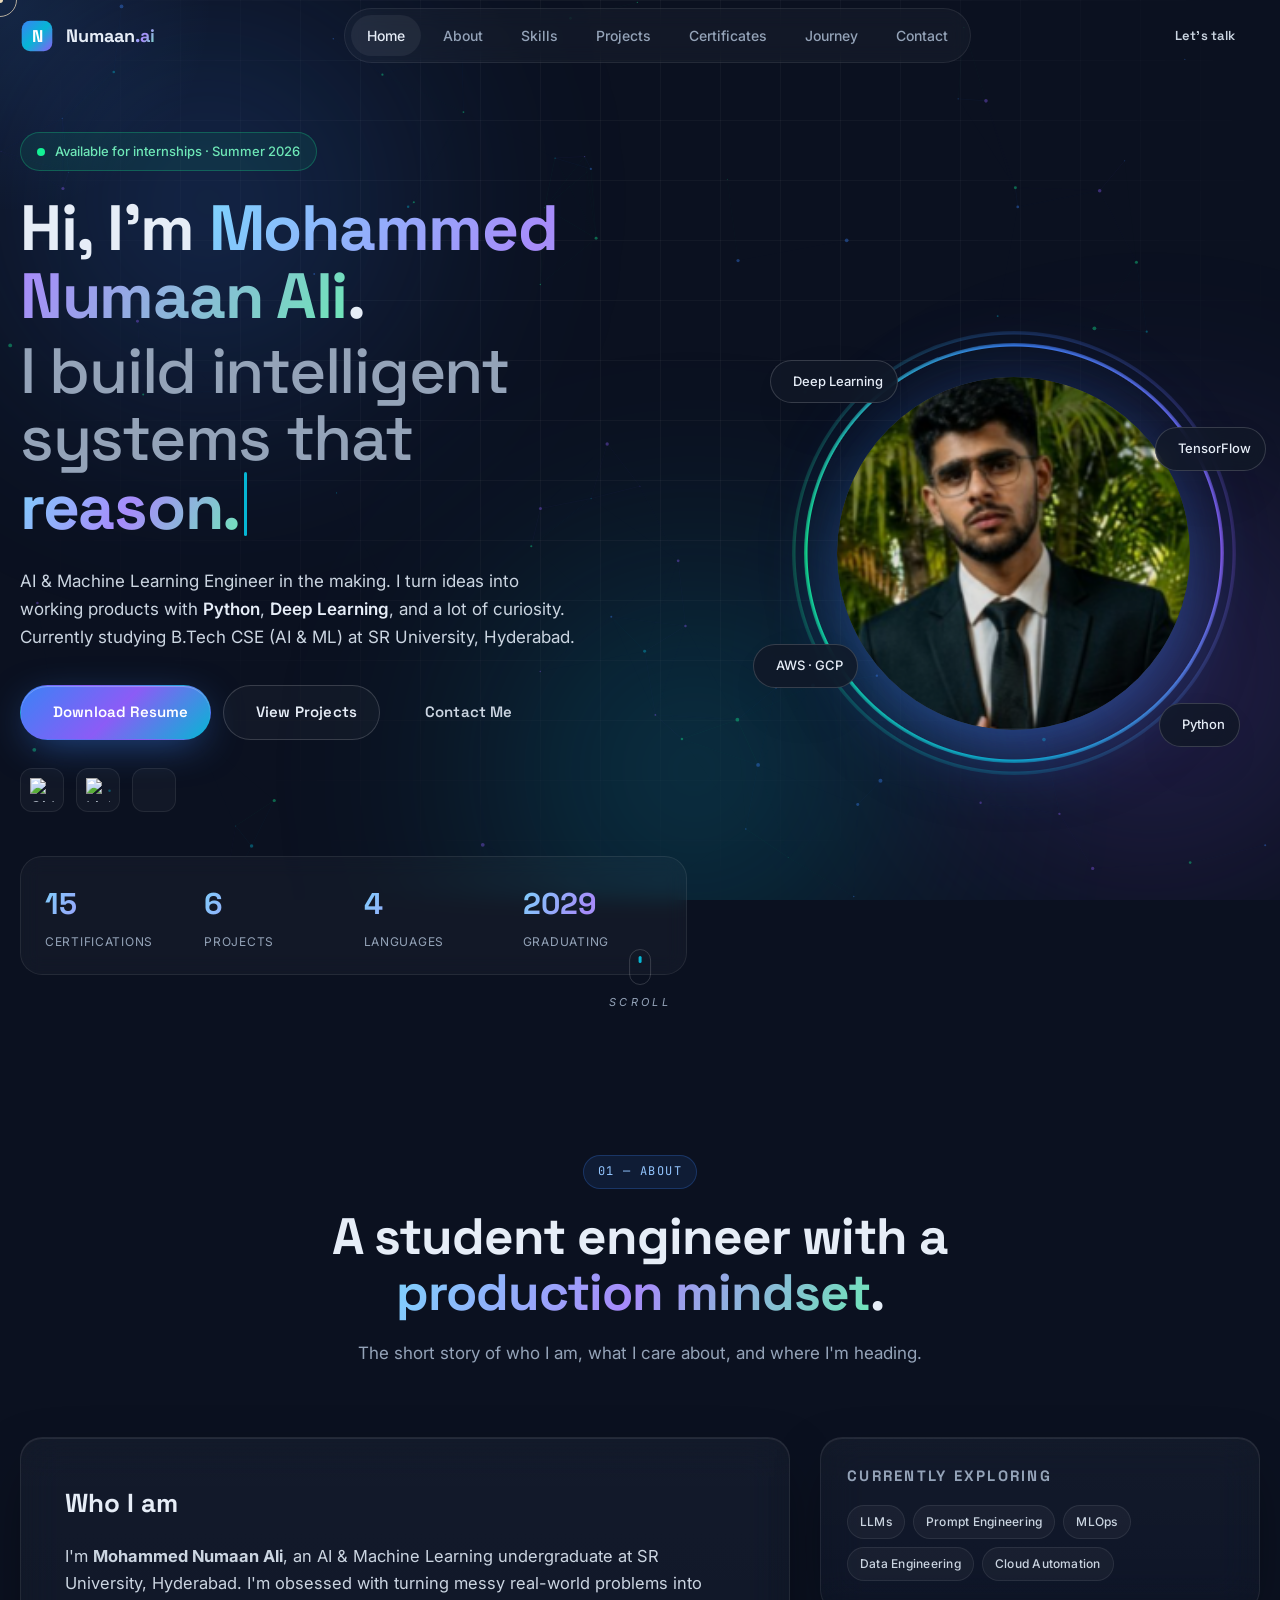
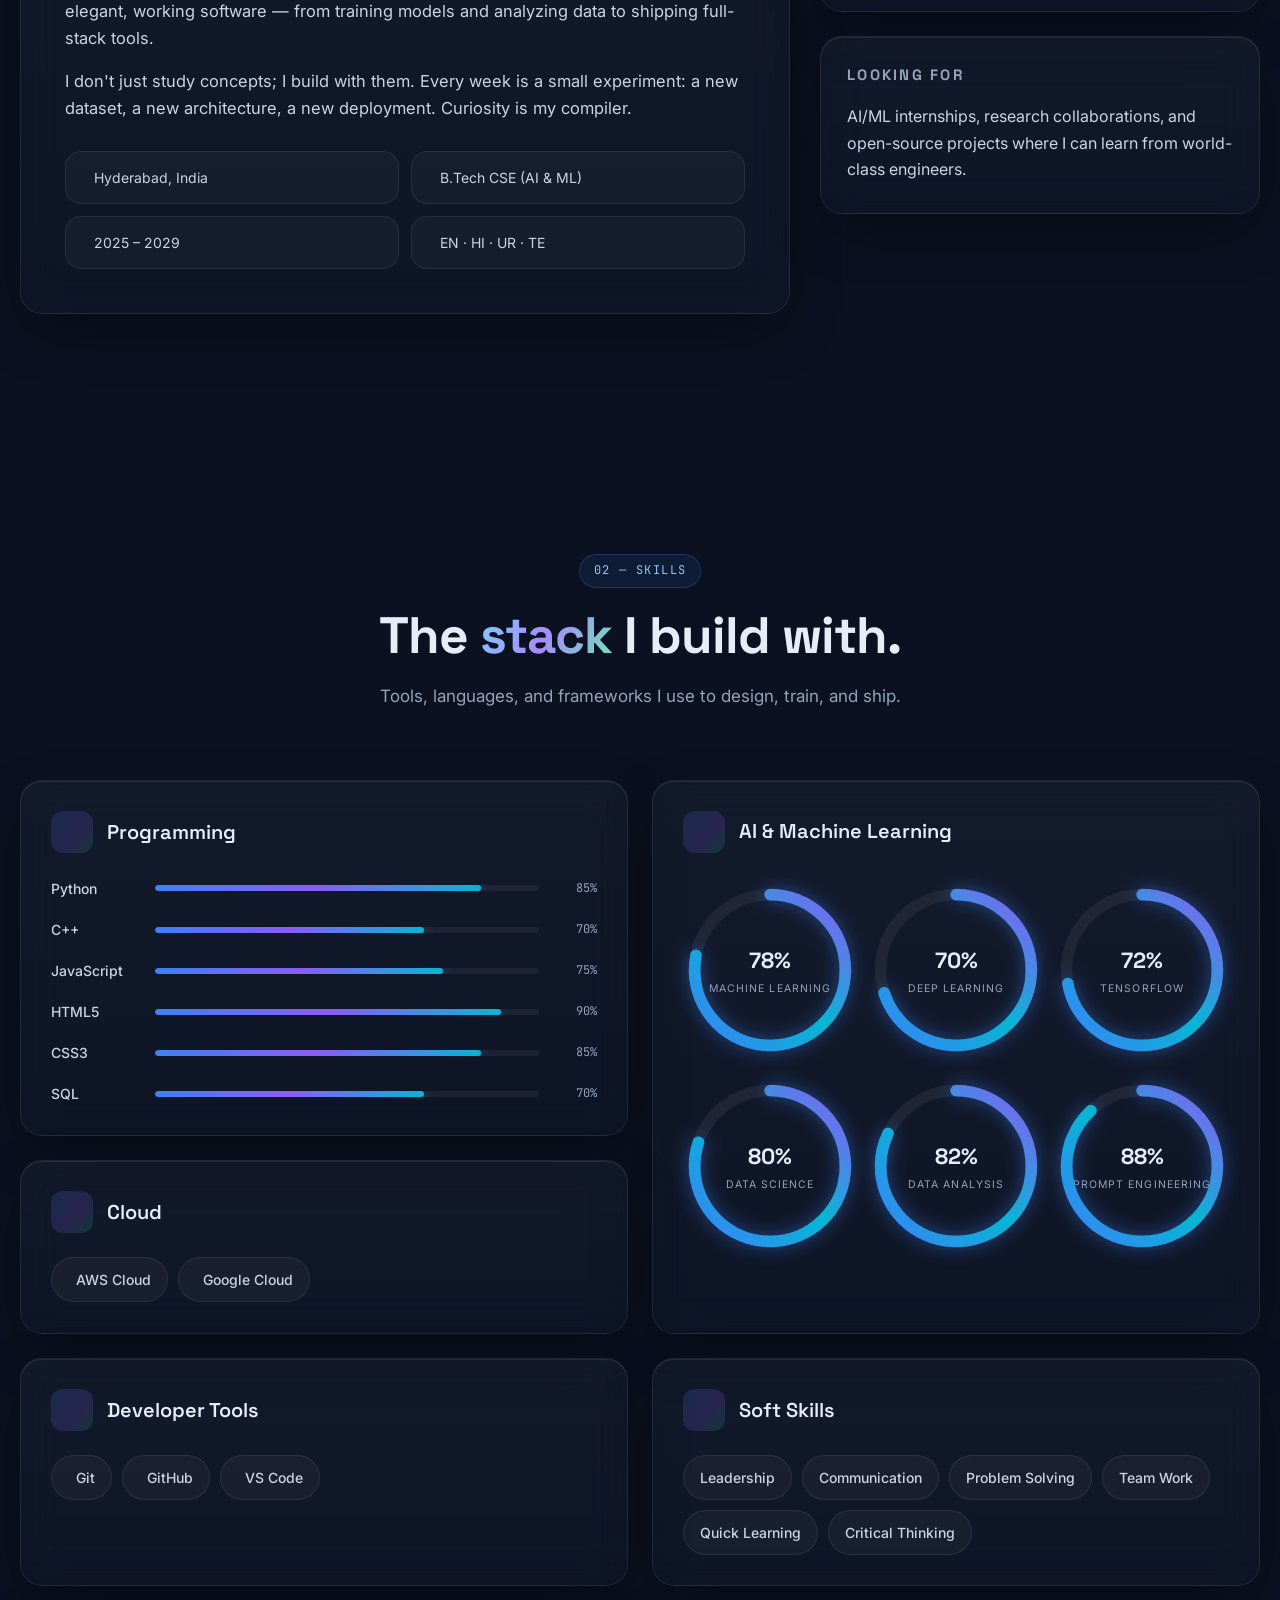
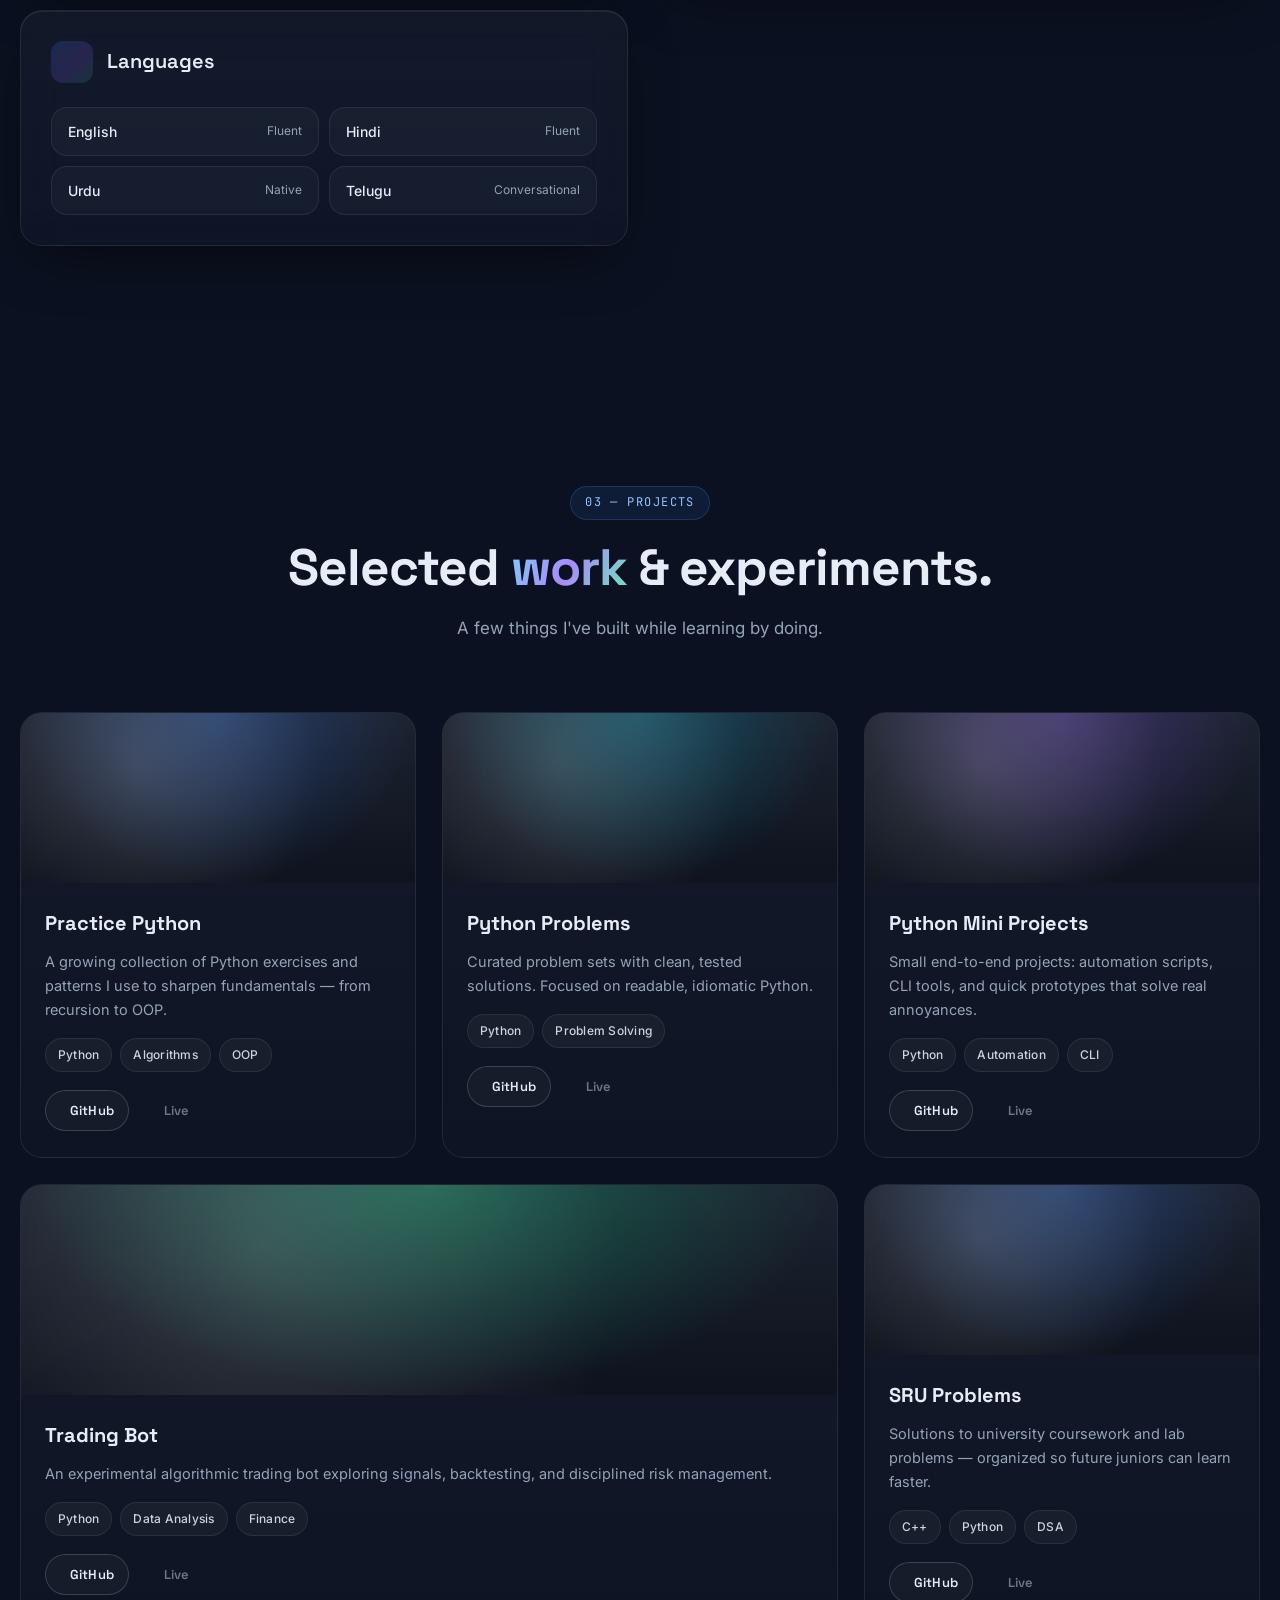
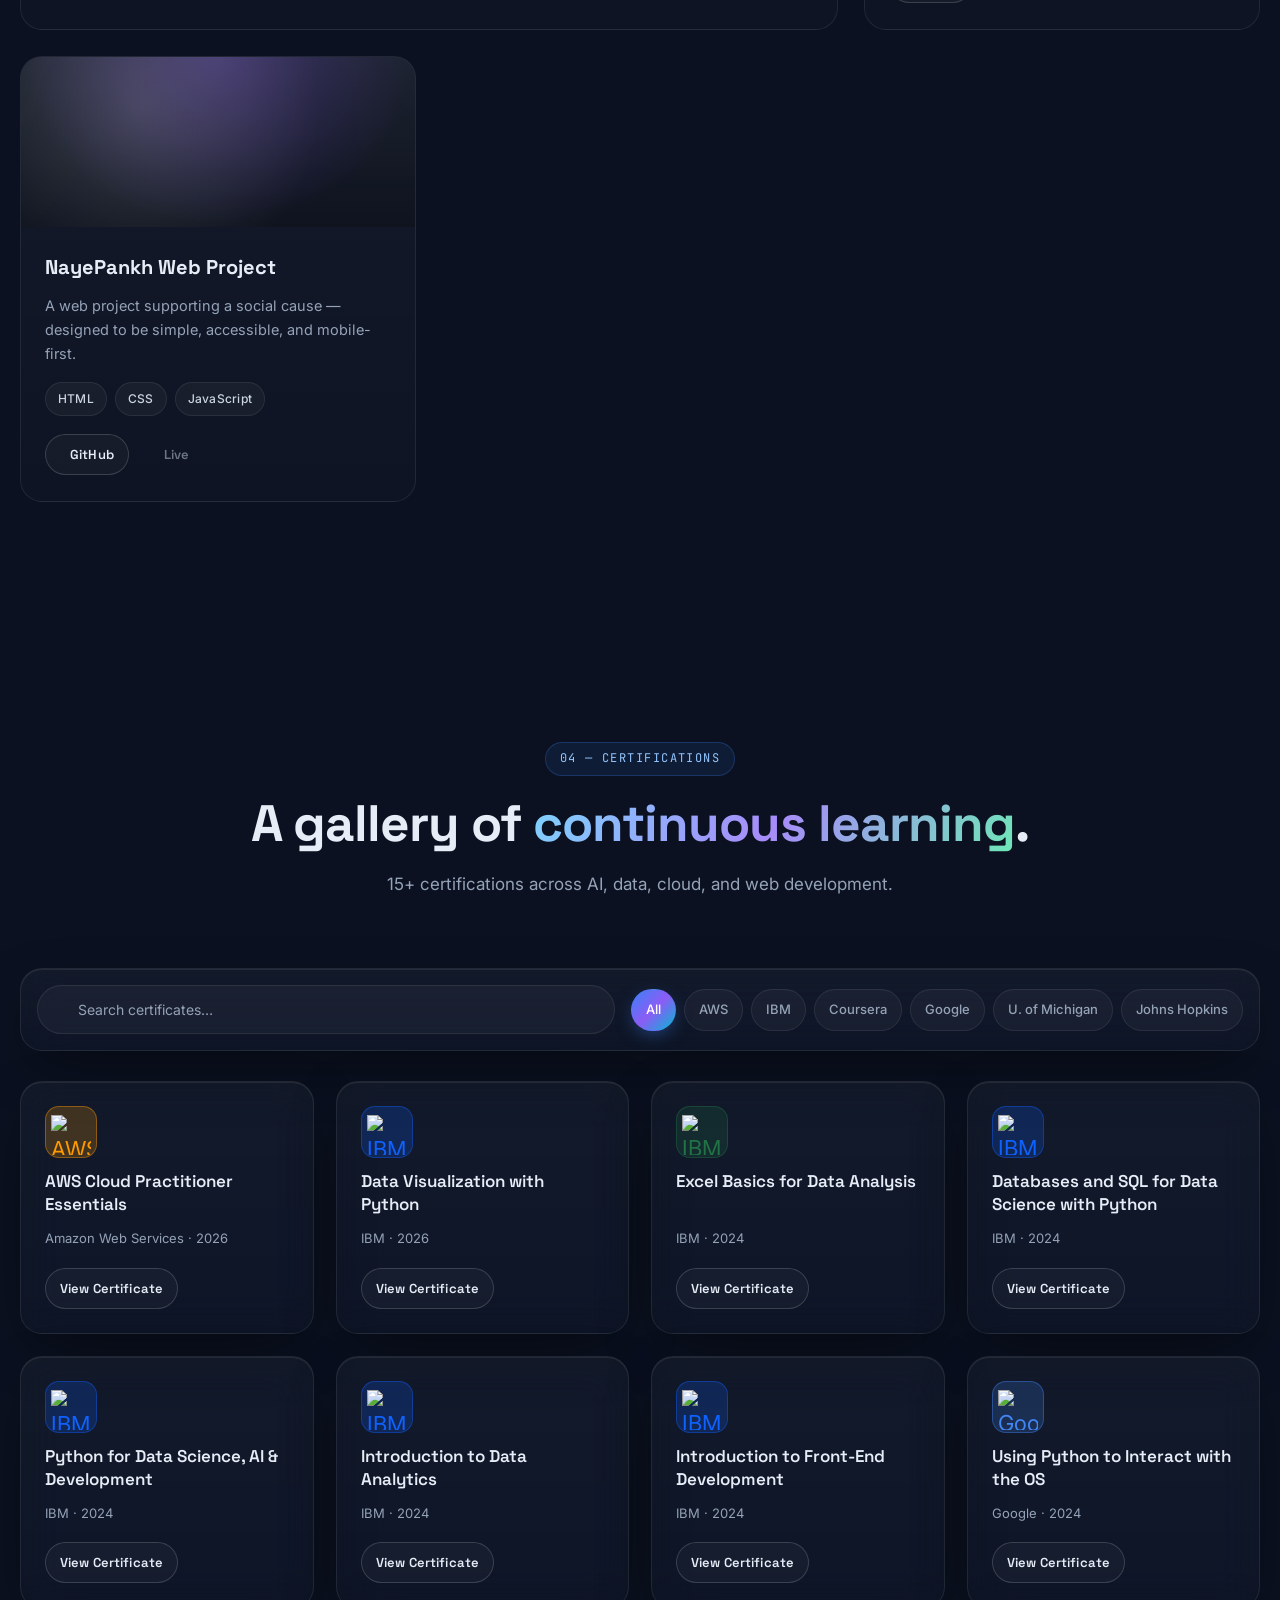
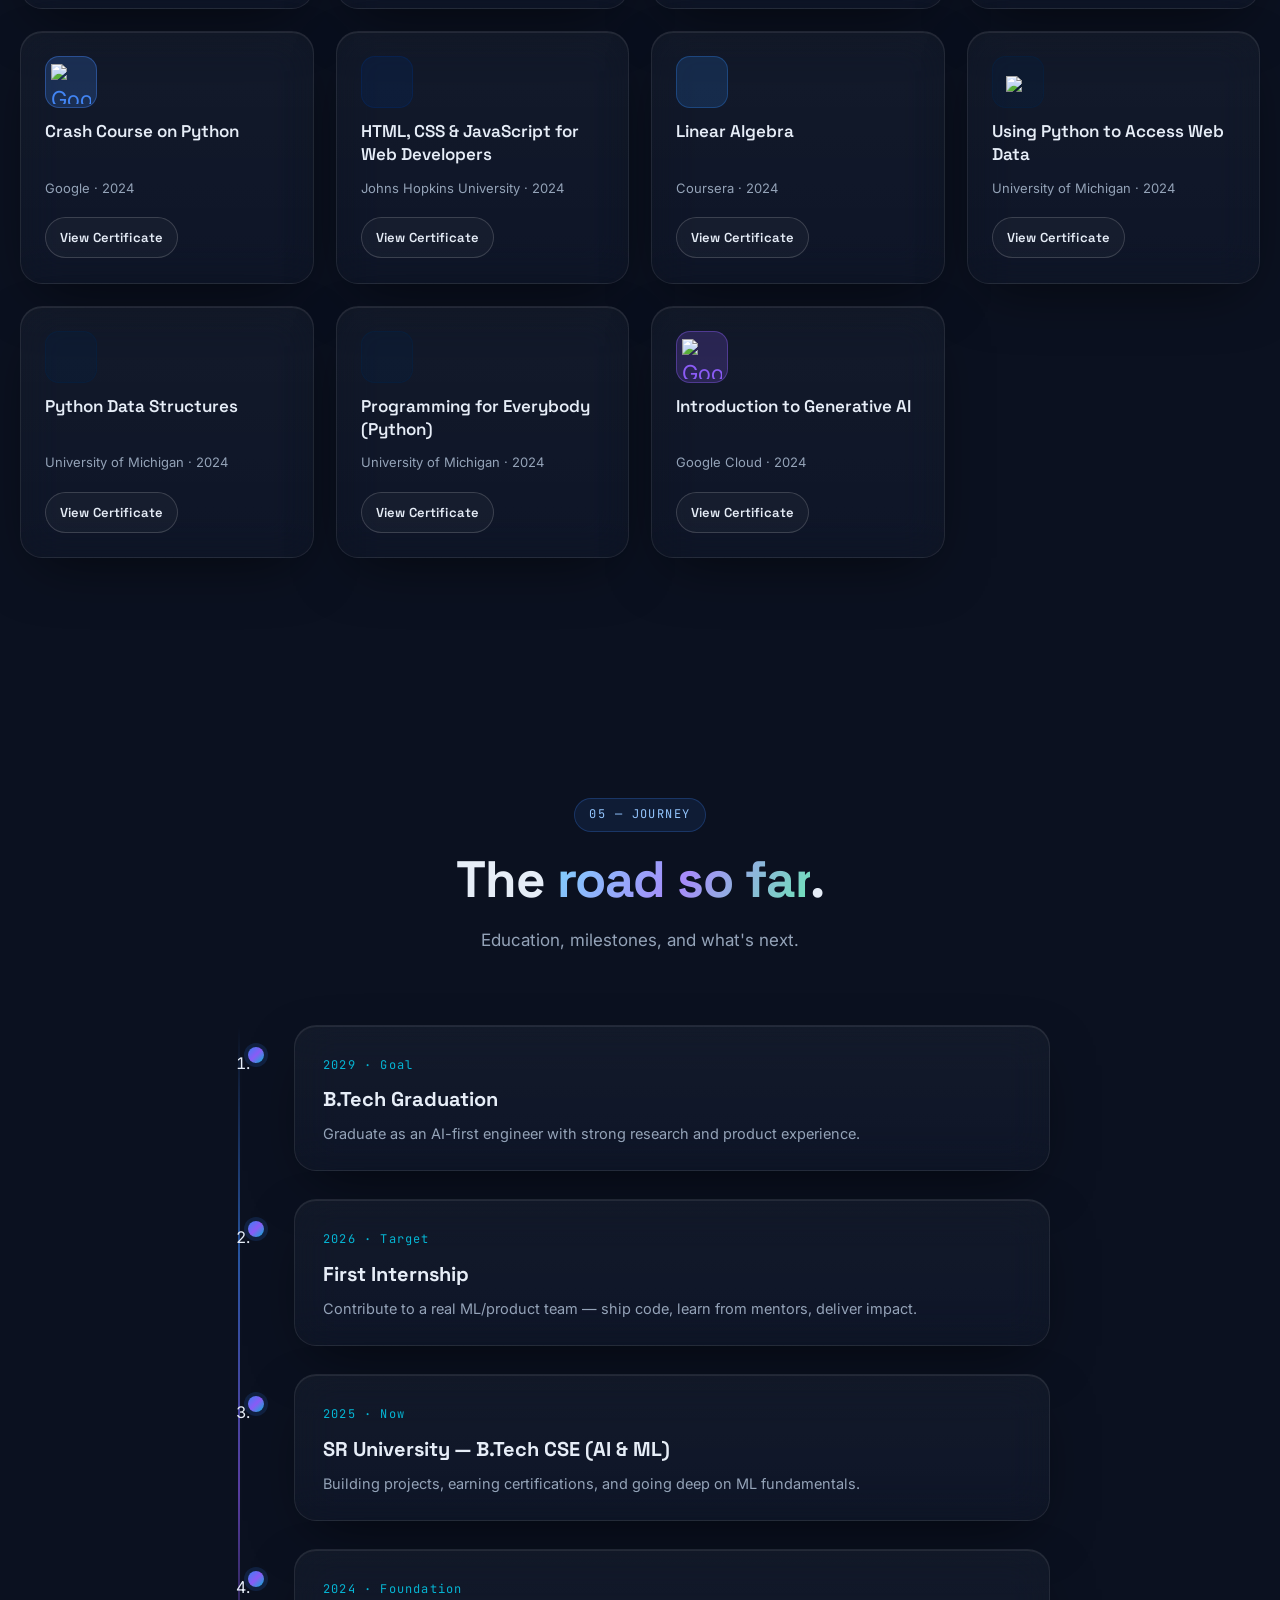
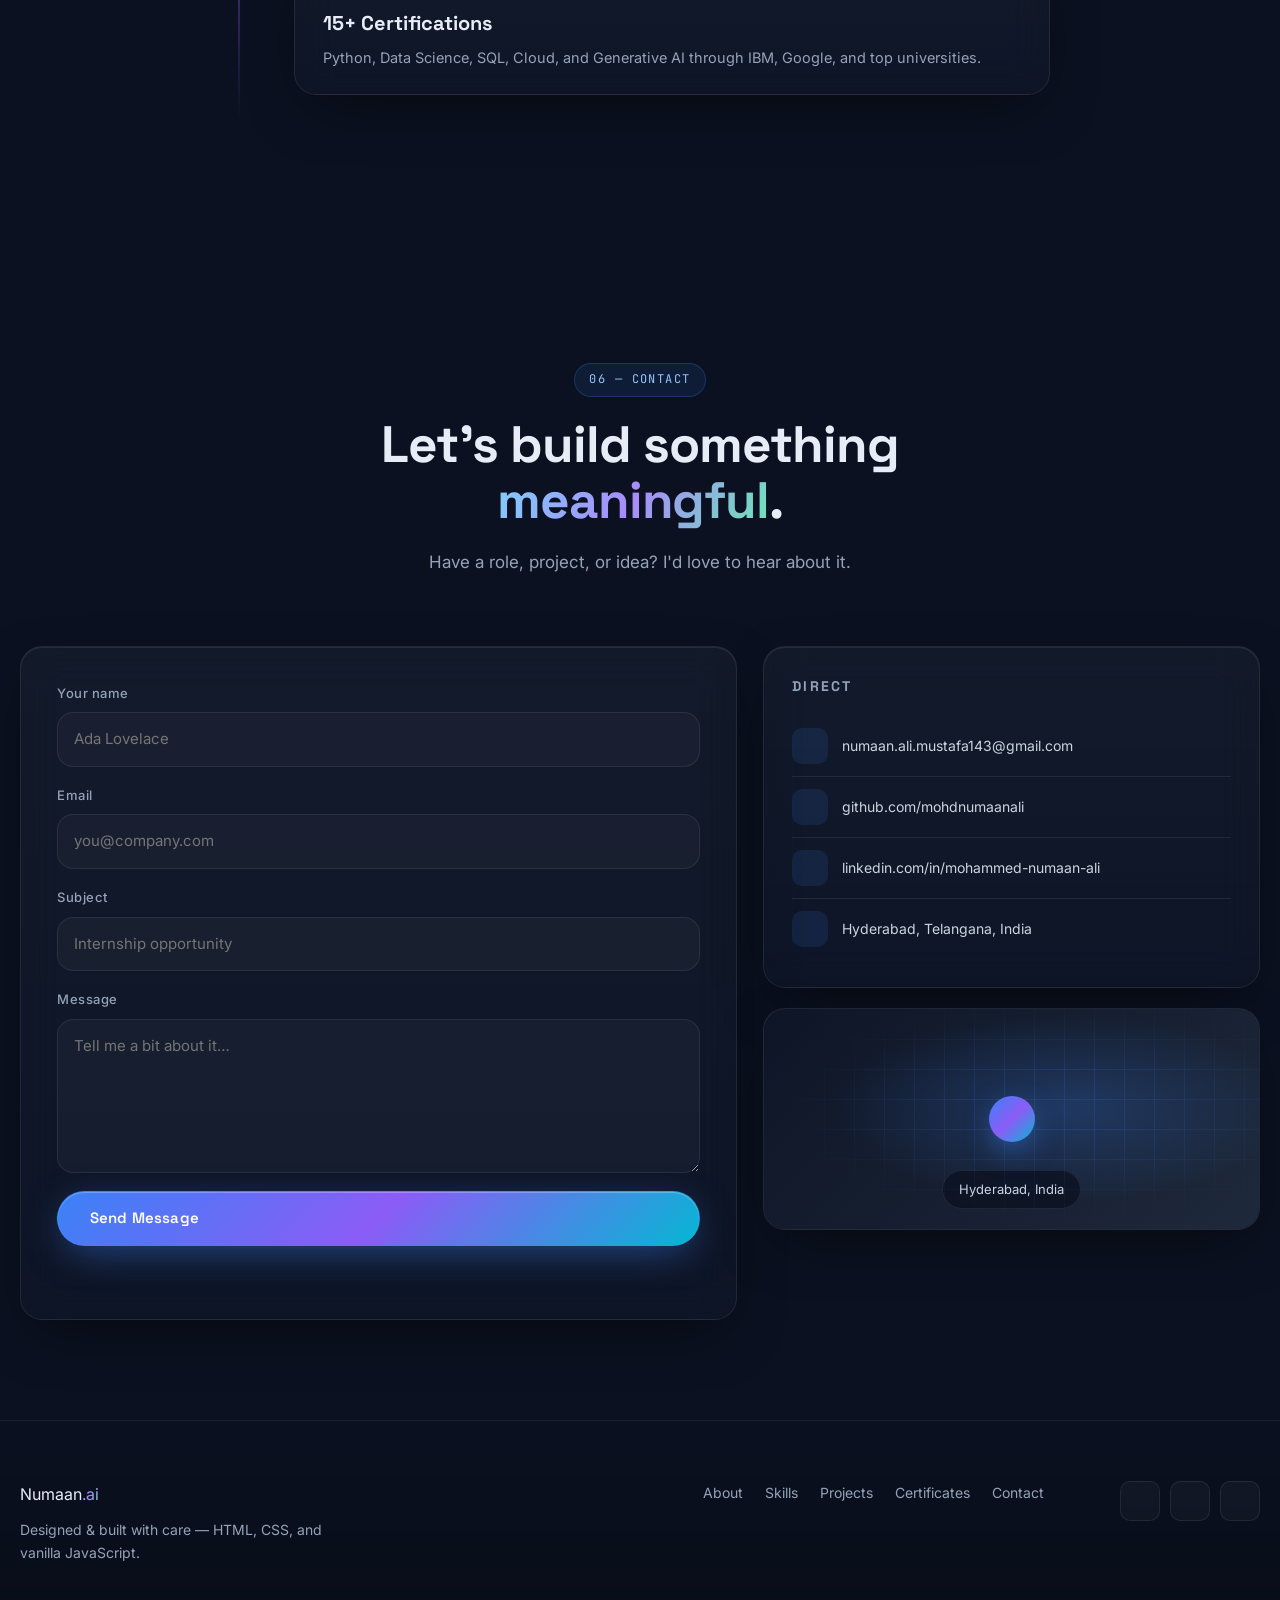
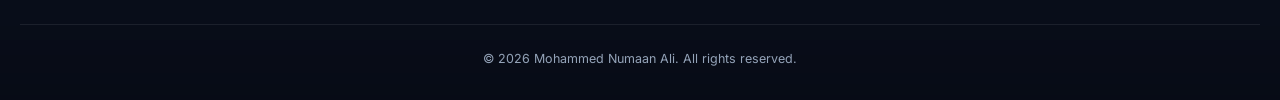
==== commit ef867d75: "portfillo" ====
--- a/portfilo.html
+++ b/portfilo.html
@@ -162,96 +162,108 @@
          HERO
     ============================================================ -->
     <section class="hero" id="home">
-      <div class="container hero__inner">
-
-        <div class="hero__content">
-          <div class="hero__eyebrow reveal">
-            <span class="pulse-dot"></span>
-            <span>Available for internships · Summer 2026</span>
-          </div>
-
-          <h1 class="hero__title reveal">
-            <span class="hero__title-line">Hi, I'm <span class="grad-text">Mohammed Numaan Ali</span>.</span>
-            <span class="hero__title-line hero__title-line--muted">I build intelligent systems that</span>
-            <span class="hero__title-line">
-              <span class="typed" id="typed" aria-live="polite">learn</span><span class="caret" aria-hidden="true"></span>
-            </span>
-          </h1>
-
-          <p class="hero__lead reveal">
-            AI &amp; Machine Learning Engineer in the making. I turn ideas into
-            working products with <strong>Python</strong>, <strong>Deep Learning</strong>,
-            and a lot of curiosity. Currently studying B.Tech CSE (AI &amp; ML) at
-            SR University, Hyderabad.
-          </p>
-
-          <div class="hero__actions reveal">
-            <a class="btn btn--primary magnetic" href="assets/resume/Mohammed-Numaan-Ali-Resume.pdf" download>
-              <i class="lucide lucide-download" aria-hidden="true"></i>
-              <span>Download Resume</span>
-            </a>
-            <a class="btn btn--outline magnetic" href="#projects">
-              <i class="lucide lucide-layout-grid" aria-hidden="true"></i>
-              <span>View Projects</span>
-            </a>
-            <a class="btn btn--ghost magnetic" href="#contact">
-              <i class="lucide lucide-mail" aria-hidden="true"></i>
-              <span>Contact Me</span>
-            </a>
-          </div>
-
-          <ul class="hero__socials reveal" aria-label="Social links">
-            <li><a href="https://github.com/mohdnumaanali" target="_blank" rel="noopener" aria-label="GitHub"><i class="lucide lucide-github"></i></a></li>
-            <li><a href="https://www.linkedin.com/in/mohammed-numaan-ali-734551378" target="_blank" rel="noopener" aria-label="LinkedIn"><i class="lucide lucide-linkedin"></i></a></li>
-            <li><a href="mailto:numaan.ali.mustafa143@gmail.com" aria-label="Email"><i class="lucide lucide-mail"></i></a></li>
-          </ul>
-
-          <div class="hero__stats reveal">
-            <div class="stat">
-              <span class="stat__num" data-counter="15">0</span><span class="stat__plus">+</span>
-              <span class="stat__label">Certifications</span>
-            </div>
-            <div class="stat">
-              <span class="stat__num" data-counter="6">0</span><span class="stat__plus">+</span>
-              <span class="stat__label">Projects</span>
-            </div>
-            <div class="stat">
-              <span class="stat__num" data-counter="4">0</span>
-              <span class="stat__label">Languages</span>
-            </div>
-            <div class="stat">
-              <span class="stat__num" data-counter="2029">0</span>
-              <span class="stat__label">Graduating</span>
-            </div>
-          </div>
-        </div>
-
-        <!-- Right: Portrait -->
-        <div class="hero__portrait reveal">
-          <div class="portrait">
-            <div class="portrait__ring"></div>
-            <div class="portrait__ring portrait__ring--slow"></div>
-            <div class="portrait__glow"></div>
-            <div class="portrait__frame">
-              <!-- Replace with real image at assets/images/profile.jpg -->
-              <img src="assets/images/profile.jpg" alt="Portrait of Mohammed Numaan Ali" loading="eager"
-                   onerror="this.replaceWith(Object.assign(document.createElement('div'),{className:'portrait__placeholder',innerHTML:'MN'}))" />
-            </div>
-
-            <!-- Floating chips -->
-            <div class="chip chip--1"><i class="lucide lucide-brain"></i><span>Deep Learning</span></div>
-            <div class="chip chip--2"><i class="lucide lucide-cpu"></i><span>TensorFlow</span></div>
-            <div class="chip chip--3"><i class="lucide lucide-cloud"></i><span>AWS · GCP</span></div>
-            <div class="chip chip--4"><i class="lucide lucide-code-2"></i><span>Python</span></div>
-          </div>
-        </div>
-      </div>
-
-      <a href="#about" class="hero__scroll" aria-label="Scroll to next section">
-        <span></span>
-        <em>Scroll</em>
-      </a>
-    </section>
+  <div class="container hero__inner">
+
+    <div class="hero__content">
+      <div class="hero__eyebrow reveal">
+        <span class="pulse-dot"></span>
+        <span>Available for internships · Summer 2026</span>
+      </div>
+
+      <h1 class="hero__title reveal">
+        <span class="hero__title-line">Hi, I'm <span class="grad-text">Mohammed Numaan Ali</span>.</span>
+        <span class="hero__title-line hero__title-line--muted">I build intelligent systems that</span>
+        <span class="hero__title-line">
+          <span class="typed" id="typed" aria-live="polite">learn</span><span class="caret" aria-hidden="true"></span>
+        </span>
+      </h1>
+
+      <p class="hero__lead reveal">
+        AI &amp; Machine Learning Engineer in the making. I turn ideas into
+        working products with <strong>Python</strong>, <strong>Deep Learning</strong>,
+        and a lot of curiosity. Currently studying B.Tech CSE (AI &amp; ML) at
+        SR University, Hyderabad.
+      </p>
+
+      <div class="hero__actions reveal">
+        <a class="btn btn--primary magnetic" href="assets/resume/Mohammed-Numaan-Ali-Resume.pdf" download>
+          <i class="lucide lucide-download" aria-hidden="true"></i>
+          <span>Download Resume</span>
+        </a>
+        <a class="btn btn--outline magnetic" href="#projects">
+          <i class="lucide lucide-layout-grid" aria-hidden="true"></i>
+          <span>View Projects</span>
+        </a>
+        <a class="btn btn--ghost magnetic" href="#contact">
+          <i class="lucide lucide-mail" aria-hidden="true"></i>
+          <span>Contact Me</span>
+        </a>
+      </div>
+
+      <ul class="hero__socials reveal" aria-label="Social links">
+        <li><a href="https://github.com/mohdnumaanali" target="_blank" rel="noopener" aria-label="GitHub">
+          <img src="https://upload.wikimedia.org/wikipedia/commons/9/91/Octicons-mark-github.svg" 
+               alt="GitHub Logo" width="24" height="24" />
+        </a></li>
+        
+        <li><a href="https://www.linkedin.com/in/mohammed-numaan-ali-734551378" target="_blank" rel="noopener" aria-label="LinkedIn">
+          <img src="https://upload.wikimedia.org/wikipedia/commons/c/ca/LinkedIn_logo_initials.png" 
+               alt="LinkedIn Icon" width="24" height="24" />
+        </a></li>
+        
+        <li><a href="mailto:numaan.ali.mustafa143@gmail.com" aria-label="Email">
+          <i class="lucide lucide-mail"></i>
+        </a></li>
+      </ul>
+
+      <div class="hero__stats reveal">
+        <div class="stat">
+          <span class="stat__num" data-counter="15">0</span><span class="stat__plus">+</span>
+          <span class="stat__label">Certifications</span>
+        </div>
+        <div class="stat">
+          <span class="stat__num" data-counter="6">0</span><span class="stat__plus">+</span>
+          <span class="stat__label">Projects</span>
+        </div>
+        <div class="stat">
+          <span class="stat__num" data-counter="4">0</span>
+          <span class="stat__label">Languages</span>
+        </div>
+        <div class="stat">
+          <span class="stat__num" data-counter="2029">0</span>
+          <span class="stat__label">Graduating</span>
+        </div>
+      </div>
+    </div>
+
+    <!-- Right: Portrait -->
+    <div class="hero__portrait reveal">
+      <div class="portrait">
+        <div class="portrait__ring"></div>
+        <div class="portrait__ring portrait__ring--slow"></div>
+        <div class="portrait__glow"></div>
+        <div class="portrait__frame">
+          <!-- ✅ Updated: use your actual photo -->
+          <img src="Screenshot 2026-06-26 231047.png" 
+               alt="Portrait of Mohammed Numaan Ali" 
+               class="portrait_img" 
+               loading="eager" />
+        </div>
+
+        <!-- Floating chips -->
+        <div class="chip chip--1"><i class="lucide lucide-brain"></i><span>Deep Learning</span></div>
+        <div class="chip chip--2"><i class="lucide lucide-cpu"></i><span>TensorFlow</span></div>
+        <div class="chip chip--3"><i class="lucide lucide-cloud"></i><span>AWS · GCP</span></div>
+        <div class="chip chip--4"><i class="lucide lucide-code-2"></i><span>Python</span></div>
+      </div>
+    </div>
+  </div>
+
+  <a href="#about" class="hero__scroll" aria-label="Scroll to next section">
+    <span></span>
+    <em>Scroll</em>
+  </a>
+</section>
 
     <!-- ============================================================
          ABOUT
@@ -645,7 +657,10 @@
             </a>
           </article>
           <article class="cert glass reveal" data-org="michigan" data-name="Using Python to Access Web Data">
-            <div class="cert__logo" style="--c:#00274C"><i class="lucide lucide-globe-2"></i></div>
+            <div class="cert__logo" style="--c:#00274C"><i class="lucide lucide-globe-2"></i>
+                <img src="MICH.PNG" 
+         alt="University of Michigan Logo" width="24" height="24" />
+        </div>
             <h3 class="cert__title">Using Python to Access Web Data</h3>
             <p class="cert__meta">University of Michigan · 2024</p>
             <a href="https://coursera.org/share/56e5e7c1f812f712b937067c356f6417" target="_blank" rel="noopener">
--- a/style.css
+++ b/style.css
@@ -0,0 +1,1307 @@
+/* ==========================================================================
+   Mohammed Numaan Ali — Portfolio
+   style.css  ·  Production build
+   Author: Senior Frontend Engineer
+   ========================================================================== */
+
+/* ---------- 1. Design Tokens ---------- */
+.portrait_img {
+  width: 180px;        /* adjust to fit circle */
+  height: 180px;
+  border-radius: 50%;  /* makes it circular */
+  object-fit: cover;   /* crops nicely */
+}
+
+:root {
+  /* Palette */
+  --bg-0: #0B1120;
+  --bg-1: #0e1526;
+  --bg-2: #111827;
+  --bg-3: #1E293B;
+  --line: rgba(255, 255, 255, 0.08);
+  --line-strong: rgba(255, 255, 255, 0.16);
+
+  --text: #E6EDF7;
+  --text-muted: #94a3b8;
+  --text-soft: #cbd5e1;
+
+  --brand-1: #3B82F6;
+  --brand-2: #06B6D4;
+  --brand-3: #8B5CF6;
+  --brand-4: #14F195;
+
+  /* Gradients */
+  --grad-primary: linear-gradient(135deg, #3B82F6 0%, #8B5CF6 50%, #06B6D4 100%);
+  --grad-soft: linear-gradient(135deg, rgba(59,130,246,.18), rgba(139,92,246,.18) 60%, rgba(20,241,149,.14));
+  --grad-text: linear-gradient(120deg, #7DD3FC 0%, #A78BFA 50%, #6EE7B7 100%);
+
+  /* Shadows */
+  --shadow-sm: 0 4px 20px rgba(0,0,0,.25);
+  --shadow-md: 0 20px 60px -20px rgba(0,0,0,.45);
+  --shadow-glow: 0 0 60px -10px rgba(59,130,246,.55);
+  --shadow-glass: inset 0 1px 0 rgba(255,255,255,.08), 0 20px 60px -20px rgba(0,0,0,.6);
+
+  /* Radii */
+  --r-sm: 10px;
+  --r-md: 16px;
+  --r-lg: 22px;
+  --r-xl: 30px;
+  --r-full: 999px;
+
+  /* Motion */
+  --ease: cubic-bezier(.22,.61,.36,1);
+  --ease-out: cubic-bezier(.16,1,.3,1);
+  --dur: .5s;
+
+  /* Layout */
+  --container: 1240px;
+  --nav-h: 72px;
+
+  /* Fonts */
+  --font-display: "Space Grotesk", "Inter", system-ui, sans-serif;
+  --font-body: "Inter", system-ui, -apple-system, "Segoe UI", Roboto, sans-serif;
+  --font-mono: "JetBrains Mono", ui-monospace, "Fira Code", monospace;
+}
+
+/* ---------- 2. Reset & Base ---------- */
+*, *::before, *::after { box-sizing: border-box; }
+* { margin: 0; padding: 0; }
+
+html {
+  scroll-behavior: smooth;
+  -webkit-text-size-adjust: 100%;
+  scroll-padding-top: var(--nav-h);
+}
+
+body {
+  font-family: var(--font-body);
+  font-size: 16px;
+  line-height: 1.65;
+  color: var(--text);
+  background: var(--bg-0);
+  min-height: 100vh;
+  overflow-x: hidden;
+  -webkit-font-smoothing: antialiased;
+  -moz-osx-font-smoothing: grayscale;
+  position: relative;
+}
+
+img, svg, video { display: block; max-width: 100%; }
+button { font: inherit; color: inherit; background: none; border: 0; cursor: pointer; }
+a { color: inherit; text-decoration: none; }
+input, textarea { font: inherit; color: inherit; }
+ul { list-style: none; }
+:focus-visible { outline: 2px solid var(--brand-2); outline-offset: 3px; border-radius: 6px; }
+
+::selection { background: rgba(59,130,246,.35); color: #fff; }
+
+/* Scrollbar */
+::-webkit-scrollbar { width: 10px; height: 10px; }
+::-webkit-scrollbar-track { background: var(--bg-0); }
+::-webkit-scrollbar-thumb { background: linear-gradient(var(--brand-1), var(--brand-3)); border-radius: 10px; border: 2px solid var(--bg-0); }
+
+.container {
+  width: min(100% - 40px, var(--container));
+  margin-inline: auto;
+}
+
+/* ---------- 3. Utility ---------- */
+.grad-text {
+  background: var(--grad-text);
+  -webkit-background-clip: text;
+  background-clip: text;
+  color: transparent;
+}
+
+.glass {
+  background: linear-gradient(180deg, rgba(255,255,255,.04), rgba(255,255,255,.02));
+  border: 1px solid var(--line);
+  border-radius: var(--r-lg);
+  backdrop-filter: blur(20px) saturate(1.2);
+  -webkit-backdrop-filter: blur(20px) saturate(1.2);
+  box-shadow: var(--shadow-glass);
+}
+
+.tags { display: flex; flex-wrap: wrap; gap: 8px; }
+.tags li, .tags span {
+  font-size: 12px;
+  padding: 6px 12px;
+  border-radius: var(--r-full);
+  background: rgba(255,255,255,.04);
+  border: 1px solid var(--line);
+  color: var(--text-soft);
+  font-weight: 500;
+  letter-spacing: .02em;
+}
+
+.pill {
+  display: inline-flex; align-items: center; gap: 8px;
+  padding: 10px 16px;
+  border-radius: var(--r-full);
+  background: rgba(255,255,255,.04);
+  border: 1px solid var(--line);
+  color: var(--text-soft);
+  font-size: 14px;
+  font-weight: 500;
+  transition: transform .3s var(--ease), background .3s, border-color .3s;
+}
+.pill:hover { transform: translateY(-2px); background: rgba(59,130,246,.12); border-color: rgba(59,130,246,.4); }
+.pill .lucide { font-size: 15px; color: var(--brand-2); }
+
+/* ---------- 4. Buttons ---------- */
+.btn {
+  --pad-y: 14px;
+  --pad-x: 22px;
+  display: inline-flex; align-items: center; gap: 10px;
+  padding: var(--pad-y) var(--pad-x);
+  font-family: var(--font-display);
+  font-size: 15px;
+  font-weight: 600;
+  letter-spacing: .01em;
+  border-radius: var(--r-full);
+  cursor: pointer;
+  position: relative;
+  transition: transform .35s var(--ease-out), box-shadow .35s, background .35s, border-color .35s, color .3s;
+  will-change: transform;
+  white-space: nowrap;
+  border: 1px solid transparent;
+}
+.btn .lucide { font-size: 17px; }
+.btn--sm { --pad-y: 9px; --pad-x: 14px; font-size: 13px; }
+.btn--primary {
+  background: var(--grad-primary);
+  color: white;
+  box-shadow: 0 10px 40px -10px rgba(59,130,246,.6), inset 0 1px 0 rgba(255,255,255,.25);
+}
+.btn--primary:hover { transform: translateY(-3px); box-shadow: 0 18px 60px -12px rgba(139,92,246,.7); }
+.btn--outline {
+  background: rgba(255,255,255,.03);
+  border-color: var(--line-strong);
+  color: var(--text);
+}
+.btn--outline:hover { background: rgba(255,255,255,.07); border-color: rgba(59,130,246,.5); transform: translateY(-2px); }
+.btn--ghost {
+  background: transparent;
+  color: var(--text-soft);
+  border-color: transparent;
+}
+.btn--ghost:hover { color: var(--text); background: rgba(255,255,255,.05); }
+.btn[aria-disabled="true"] { opacity: .5; pointer-events: none; }
+
+/* ---------- 5. Ambient background ---------- */
+.ambient {
+  position: fixed; inset: 0;
+  z-index: -2;
+  pointer-events: none;
+  overflow: hidden;
+}
+.ambient__blob {
+  position: absolute;
+  width: 620px; height: 620px;
+  border-radius: 50%;
+  filter: blur(120px);
+  opacity: .35;
+  animation: float 22s ease-in-out infinite;
+}
+.ambient__blob--a { top: -12%; left: -8%; background: radial-gradient(circle, #3B82F6, transparent 60%); }
+.ambient__blob--b { top: 40%; right: -14%; background: radial-gradient(circle, #8B5CF6, transparent 60%); animation-delay: -8s; }
+.ambient__blob--c { bottom: -20%; left: 30%; background: radial-gradient(circle, #06B6D4, transparent 60%); animation-delay: -14s; }
+
+.ambient__grid {
+  position: absolute; inset: 0;
+  background-image:
+    linear-gradient(rgba(255,255,255,.035) 1px, transparent 1px),
+    linear-gradient(90deg, rgba(255,255,255,.035) 1px, transparent 1px);
+  background-size: 60px 60px;
+  mask-image: radial-gradient(ellipse at 50% 30%, black 30%, transparent 75%);
+  -webkit-mask-image: radial-gradient(ellipse at 50% 30%, black 30%, transparent 75%);
+}
+
+.mouse-glow {
+  position: fixed;
+  top: 0; left: 0;
+  width: 500px; height: 500px;
+  border-radius: 50%;
+  background: radial-gradient(circle, rgba(59,130,246,.15), transparent 60%);
+  pointer-events: none;
+  z-index: -1;
+  transform: translate(-50%, -50%);
+  transition: opacity .3s;
+  mix-blend-mode: screen;
+}
+
+.particles {
+  position: fixed; inset: 0;
+  width: 100%; height: 100%;
+  pointer-events: none;
+  z-index: -1;
+  opacity: .55;
+}
+
+@keyframes float {
+  0%,100% { transform: translate(0,0) scale(1); }
+  33%    { transform: translate(40px,-30px) scale(1.05); }
+  66%    { transform: translate(-30px,20px) scale(.98); }
+}
+
+/* ---------- 6. Loading Screen ---------- */
+.loader {
+  position: fixed; inset: 0;
+  z-index: 9999;
+  display: grid; place-items: center;
+  background: radial-gradient(circle at 50% 50%, #0e1526 0%, #050810 100%);
+  transition: opacity .8s var(--ease), visibility .8s;
+}
+.loader.is-hidden { opacity: 0; visibility: hidden; }
+.loader__ring {
+  position: absolute;
+  width: 220px; height: 220px;
+  border-radius: 50%;
+  border: 2px solid transparent;
+  border-top-color: var(--brand-1);
+  border-right-color: var(--brand-3);
+  animation: spin 1.4s linear infinite;
+  filter: drop-shadow(0 0 30px rgba(59,130,246,.5));
+}
+.loader__brand {
+  display: flex; align-items: center; gap: 14px;
+  font-family: var(--font-display);
+  font-weight: 700;
+  font-size: 22px;
+  letter-spacing: .02em;
+  z-index: 1;
+}
+.loader__mark {
+  width: 46px; height: 46px;
+  display: grid; place-items: center;
+  border-radius: 12px;
+  background: var(--grad-primary);
+  color: white;
+  font-size: 22px;
+  box-shadow: var(--shadow-glow);
+}
+.loader__text span { color: var(--brand-2); }
+.loader__bar {
+  position: absolute;
+  bottom: 26%;
+  width: 220px; height: 3px;
+  background: rgba(255,255,255,.08);
+  border-radius: 3px;
+  overflow: hidden;
+}
+.loader__bar span {
+  display: block; height: 100%;
+  width: 30%;
+  background: var(--grad-primary);
+  animation: loadbar 1.5s var(--ease) infinite;
+}
+@keyframes spin { to { transform: rotate(360deg); } }
+@keyframes loadbar {
+  0%   { transform: translateX(-100%); }
+  100% { transform: translateX(400%); }
+}
+
+/* ---------- 7. Custom Cursor ---------- */
+.cursor, .cursor-dot {
+  position: fixed;
+  top: 0; left: 0;
+  pointer-events: none;
+  z-index: 9998;
+  border-radius: 50%;
+  transform: translate(-50%, -50%);
+  transition: opacity .3s;
+  mix-blend-mode: difference;
+}
+.cursor {
+  width: 34px; height: 34px;
+  border: 1.5px solid rgba(255,255,255,.75);
+  transition: width .25s var(--ease-out), height .25s var(--ease-out), background .25s, border-color .25s, opacity .3s;
+}
+.cursor-dot {
+  width: 6px; height: 6px;
+  background: white;
+}
+.cursor.is-hover { width: 60px; height: 60px; background: rgba(255,255,255,.1); border-color: transparent; }
+@media (hover: none), (pointer: coarse) {
+  .cursor, .cursor-dot { display: none; }
+}
+
+/* ---------- 8. Navigation ---------- */
+.nav {
+  position: fixed; top: 0; left: 0; right: 0;
+  height: var(--nav-h);
+  z-index: 100;
+  transition: background .35s, backdrop-filter .35s, border-color .35s, box-shadow .35s;
+  border-bottom: 1px solid transparent;
+}
+.nav.is-scrolled {
+  background: rgba(11,17,32,.65);
+  backdrop-filter: blur(18px) saturate(1.4);
+  -webkit-backdrop-filter: blur(18px) saturate(1.4);
+  border-bottom-color: var(--line);
+  box-shadow: 0 8px 30px rgba(0,0,0,.35);
+}
+.nav__inner {
+  height: 100%;
+  display: flex; align-items: center; justify-content: space-between;
+  gap: 20px;
+}
+.nav__brand {
+  display: inline-flex; align-items: center; gap: 12px;
+  font-family: var(--font-display);
+  font-weight: 700;
+  font-size: 18px;
+}
+.nav__logo { display: inline-flex; }
+.nav__accent { background: var(--grad-text); -webkit-background-clip: text; background-clip: text; color: transparent; }
+.nav__menu {
+  display: flex; align-items: center;
+  gap: 6px;
+  padding: 6px;
+  border-radius: var(--r-full);
+  background: rgba(255,255,255,.03);
+  border: 1px solid var(--line);
+  backdrop-filter: blur(10px);
+}
+.nav__link {
+  padding: 9px 16px;
+  font-size: 14px;
+  font-weight: 500;
+  color: var(--text-muted);
+  border-radius: var(--r-full);
+  transition: color .3s, background .3s;
+  position: relative;
+}
+.nav__link:hover, .nav__link.is-active { color: var(--text); background: rgba(255,255,255,.06); }
+
+.nav__actions { display: flex; align-items: center; gap: 12px; }
+.nav__toggle {
+  display: none;
+  width: 44px; height: 44px;
+  border-radius: 12px;
+  border: 1px solid var(--line);
+  background: rgba(255,255,255,.03);
+  padding: 0;
+  position: relative;
+}
+.nav__toggle span {
+  display: block;
+  width: 20px; height: 2px;
+  background: var(--text);
+  border-radius: 2px;
+  margin: 4px auto;
+  transition: transform .3s, opacity .3s;
+}
+.nav__toggle[aria-expanded="true"] span:nth-child(1) { transform: translateY(6px) rotate(45deg); }
+.nav__toggle[aria-expanded="true"] span:nth-child(2) { opacity: 0; }
+.nav__toggle[aria-expanded="true"] span:nth-child(3) { transform: translateY(-6px) rotate(-45deg); }
+
+/* ---------- 9. Hero ---------- */
+.hero {
+  min-height: 100vh;
+  padding: calc(var(--nav-h) + 60px) 0 60px;
+  display: flex; align-items: center;
+  position: relative;
+}
+.hero__inner {
+  display: grid;
+  grid-template-columns: 1.15fr .85fr;
+  gap: 80px;
+  align-items: center;
+}
+.hero__eyebrow {
+  display: inline-flex; align-items: center; gap: 10px;
+  padding: 8px 16px;
+  border-radius: var(--r-full);
+  background: rgba(20,241,149,.08);
+  border: 1px solid rgba(20,241,149,.25);
+  color: #6EE7B7;
+  font-size: 13px;
+  font-weight: 500;
+  margin-bottom: 24px;
+}
+.pulse-dot {
+  width: 8px; height: 8px; border-radius: 50%;
+  background: #14F195;
+  box-shadow: 0 0 0 0 rgba(20,241,149,.6);
+  animation: pulseDot 1.8s infinite;
+}
+@keyframes pulseDot {
+  0%   { box-shadow: 0 0 0 0 rgba(20,241,149,.6); }
+  70%  { box-shadow: 0 0 0 12px rgba(20,241,149,0); }
+  100% { box-shadow: 0 0 0 0 rgba(20,241,149,0); }
+}
+.hero__title {
+  font-family: var(--font-display);
+  font-size: clamp(2.2rem, 5vw, 4.3rem);
+  font-weight: 700;
+  line-height: 1.05;
+  letter-spacing: -.02em;
+}
+.hero__title-line { display: block; }
+.hero__title-line--muted { color: var(--text-muted); font-weight: 500; margin-top: 8px; }
+.typed { color: var(--text); background: var(--grad-text); -webkit-background-clip: text; background-clip: text; color: transparent; }
+.caret {
+  display: inline-block;
+  width: 3px; height: 1em;
+  background: var(--brand-2);
+  margin-left: 4px;
+  vertical-align: -0.12em;
+  animation: blink 1s steps(2) infinite;
+  border-radius: 2px;
+}
+@keyframes blink { 50% { opacity: 0; } }
+
+.hero__lead {
+  margin-top: 26px;
+  max-width: 560px;
+  font-size: 17px;
+  color: var(--text-soft);
+}
+.hero__lead strong { color: var(--text); font-weight: 600; }
+
+.hero__actions {
+  display: flex; flex-wrap: wrap; gap: 12px;
+  margin-top: 34px;
+}
+
+.hero__socials {
+  display: flex; gap: 12px;
+  margin-top: 28px;
+}
+.hero__socials a {
+  width: 44px; height: 44px;
+  display: grid; place-items: center;
+  border-radius: 12px;
+  background: rgba(255,255,255,.03);
+  border: 1px solid var(--line);
+  color: var(--text-soft);
+  transition: transform .3s, color .3s, border-color .3s, background .3s;
+}
+.hero__socials a:hover { transform: translateY(-3px); color: var(--text); border-color: rgba(59,130,246,.5); background: rgba(59,130,246,.1); }
+
+.hero__stats {
+  display: grid;
+  grid-template-columns: repeat(4, 1fr);
+  gap: 20px;
+  margin-top: 44px;
+  padding: 22px 24px;
+  border-radius: var(--r-lg);
+  background: rgba(255,255,255,.03);
+  border: 1px solid var(--line);
+  backdrop-filter: blur(10px);
+}
+.stat { display: flex; flex-direction: column; }
+.stat__num { font-family: var(--font-display); font-size: 30px; font-weight: 700; background: var(--grad-text); -webkit-background-clip: text; background-clip: text; color: transparent; }
+.stat__plus { color: var(--brand-2); font-weight: 700; margin-left: -2px; display: none; }
+.stat[data-plus] .stat__plus { display: inline; }
+.stat__label { font-size: 12px; color: var(--text-muted); letter-spacing: .06em; text-transform: uppercase; margin-top: 4px; }
+
+/* Portrait */
+.hero__portrait { display: grid; place-items: center; }
+.portrait {
+  position: relative;
+  width: min(100%, 420px);
+  aspect-ratio: 1;
+}
+.portrait__frame {
+  position: absolute; inset: 8%;
+  border-radius: 50%;
+  overflow: hidden;
+  background: var(--bg-3);
+  box-shadow: 0 30px 80px -20px rgba(59,130,246,.5), inset 0 0 0 2px rgba(255,255,255,.08);
+}
+.portrait__frame img { width: 100%; height: 100%; object-fit: cover; }
+.portrait__placeholder {
+  width: 100%; height: 100%;
+  display: grid; place-items: center;
+  font-family: var(--font-display);
+  font-size: 96px;
+  font-weight: 700;
+  background: var(--grad-primary);
+  color: white;
+  letter-spacing: -.03em;
+}
+.portrait__ring {
+  position: absolute; inset: 0;
+  border-radius: 50%;
+  background: conic-gradient(from 0deg, #3B82F6, #8B5CF6, #06B6D4, #14F195, #3B82F6);
+  animation: spin 8s linear infinite;
+  filter: blur(2px);
+  padding: 3px;
+  -webkit-mask: radial-gradient(farthest-side, transparent calc(100% - 4px), black calc(100% - 3px));
+          mask: radial-gradient(farthest-side, transparent calc(100% - 4px), black calc(100% - 3px));
+}
+.portrait__ring--slow { animation-duration: 22s; animation-direction: reverse; inset: -12px; opacity: .35; filter: blur(4px); }
+.portrait__glow {
+  position: absolute; inset: -30px;
+  border-radius: 50%;
+  background: radial-gradient(circle, rgba(59,130,246,.35), transparent 65%);
+  filter: blur(30px);
+  z-index: -1;
+  animation: pulse 4s ease-in-out infinite;
+}
+@keyframes pulse { 50% { opacity: .6; transform: scale(1.05); } }
+
+.chip {
+  position: absolute;
+  display: inline-flex; align-items: center; gap: 8px;
+  padding: 10px 14px;
+  border-radius: var(--r-full);
+  background: rgba(17,24,39,.85);
+  border: 1px solid var(--line-strong);
+  backdrop-filter: blur(10px);
+  font-size: 13px;
+  font-weight: 500;
+  color: var(--text);
+  box-shadow: var(--shadow-md);
+  animation: floaty 6s ease-in-out infinite;
+}
+.chip .lucide { color: var(--brand-2); font-size: 15px; }
+.chip--1 { top: 4%;  left: -8%;  animation-delay: 0s;   }
+.chip--2 { top: 20%; right: -10%; animation-delay: -1.5s; }
+.chip--3 { bottom: 18%; left: -12%; animation-delay: -3s; }
+.chip--4 { bottom: 4%; right: -4%; animation-delay: -4.5s; }
+@keyframes floaty {
+  0%,100% { transform: translateY(0); }
+  50%     { transform: translateY(-10px); }
+}
+
+.hero__scroll {
+  position: absolute;
+  bottom: 24px; left: 50%;
+  transform: translateX(-50%);
+  display: flex; flex-direction: column; align-items: center; gap: 8px;
+  color: var(--text-muted);
+  font-size: 11px; text-transform: uppercase; letter-spacing: .3em;
+}
+.hero__scroll span {
+  display: block;
+  width: 22px; height: 36px;
+  border: 1.5px solid var(--line-strong);
+  border-radius: 12px;
+  position: relative;
+}
+.hero__scroll span::after {
+  content: "";
+  position: absolute;
+  top: 6px; left: 50%;
+  width: 3px; height: 7px;
+  background: var(--brand-2);
+  border-radius: 3px;
+  transform: translateX(-50%);
+  animation: scrollDot 1.6s ease-in-out infinite;
+}
+@keyframes scrollDot {
+  0%   { opacity: 1; transform: translate(-50%, 0); }
+  100% { opacity: 0; transform: translate(-50%, 14px); }
+}
+
+/* ---------- 10. Section Framework ---------- */
+.section {
+  padding: 120px 0;
+  position: relative;
+}
+.section__head {
+  text-align: center;
+  max-width: 780px;
+  margin: 0 auto 70px;
+}
+.section__eyebrow {
+  display: inline-block;
+  padding: 6px 14px;
+  border-radius: var(--r-full);
+  background: rgba(59,130,246,.1);
+  border: 1px solid rgba(59,130,246,.25);
+  color: #93C5FD;
+  font-family: var(--font-mono);
+  font-size: 12px;
+  letter-spacing: .12em;
+  text-transform: uppercase;
+  margin-bottom: 20px;
+}
+.section__title {
+  font-family: var(--font-display);
+  font-size: clamp(2rem, 4vw, 3.3rem);
+  font-weight: 700;
+  letter-spacing: -.02em;
+  line-height: 1.1;
+}
+.section__sub {
+  margin-top: 18px;
+  color: var(--text-muted);
+  font-size: 17px;
+}
+
+/* ---------- 11. About ---------- */
+.about {
+  display: grid;
+  grid-template-columns: 1.4fr .8fr;
+  gap: 30px;
+}
+.about__card {
+  padding: 44px;
+}
+.about__card h3 {
+  font-family: var(--font-display);
+  font-size: 26px;
+  margin-bottom: 18px;
+}
+.about__card p {
+  color: var(--text-soft);
+  margin-bottom: 16px;
+  font-size: 16.5px;
+}
+.about__facts {
+  display: grid;
+  grid-template-columns: repeat(2, 1fr);
+  gap: 12px;
+  margin-top: 28px;
+}
+.fact {
+  display: flex; align-items: center; gap: 12px;
+  padding: 14px 16px;
+  border-radius: var(--r-md);
+  background: rgba(255,255,255,.03);
+  border: 1px solid var(--line);
+  font-size: 14px;
+  color: var(--text-soft);
+}
+.fact .lucide { color: var(--brand-2); font-size: 18px; }
+
+.about__side { display: flex; flex-direction: column; gap: 24px; }
+.about__mini { padding: 26px 26px 30px; }
+.about__mini h4 {
+  font-family: var(--font-display);
+  font-size: 15px;
+  text-transform: uppercase;
+  letter-spacing: .15em;
+  color: var(--text-muted);
+  margin-bottom: 16px;
+}
+.about__mini p { color: var(--text-soft); }
+
+/* ---------- 12. Skills ---------- */
+.skills {
+  display: grid;
+  grid-template-columns: repeat(6, 1fr);
+  gap: 24px;
+}
+.skills__group { padding: 30px; }
+.skills__group:nth-child(1) { grid-column: span 3; }
+.skills__group:nth-child(2) { grid-column: span 3; grid-row: span 2; }
+.skills__group:nth-child(3) { grid-column: span 3; }
+.skills__group:nth-child(4) { grid-column: span 3; }
+.skills__group:nth-child(5) { grid-column: span 3; }
+.skills__group:nth-child(6) { grid-column: span 3; }
+
+.skills__head {
+  display: flex; align-items: center; gap: 14px;
+  margin-bottom: 24px;
+}
+.skills__head .lucide {
+  width: 42px; height: 42px;
+  display: grid; place-items: center;
+  border-radius: 12px;
+  background: var(--grad-soft);
+  color: var(--brand-2);
+  font-size: 20px;
+}
+.skills__head h3 {
+  font-family: var(--font-display);
+  font-size: 20px;
+  font-weight: 600;
+}
+
+.skills__grid { display: grid; gap: 18px; }
+.skill { display: grid; grid-template-columns: 90px 1fr 44px; align-items: center; gap: 14px; }
+.skill__name { font-size: 14px; color: var(--text-soft); font-weight: 500; }
+.skill__bar {
+  height: 6px;
+  background: rgba(255,255,255,.05);
+  border-radius: 6px;
+  overflow: hidden;
+}
+.skill__bar span {
+  display: block; height: 100%; width: 0;
+  background: var(--grad-primary);
+  border-radius: 6px;
+  transition: width 1.4s var(--ease-out);
+  box-shadow: 0 0 12px rgba(59,130,246,.5);
+}
+.skill__pct { font-family: var(--font-mono); font-size: 12px; color: var(--text-muted); text-align: right; }
+
+.rings {
+  display: grid;
+  grid-template-columns: repeat(3, 1fr);
+  gap: 22px 12px;
+  padding-top: 6px;
+}
+.ring {
+  position: relative;
+  width: 100%;
+  aspect-ratio: 1;
+  display: grid; place-items: center;
+}
+.ring svg {
+  position: absolute; inset: 0;
+  transform: rotate(-90deg);
+  overflow: visible;
+}
+.ring__track {
+  fill: none; stroke: rgba(255,255,255,.06);
+  stroke-width: 8;
+}
+.ring__fill {
+  fill: none;
+  stroke: url(#navGrad);
+  stroke-width: 8;
+  stroke-linecap: round;
+  stroke-dasharray: 326.7;
+  stroke-dashoffset: 326.7;
+  transition: stroke-dashoffset 1.6s var(--ease-out);
+  filter: drop-shadow(0 0 6px rgba(59,130,246,.5));
+}
+.ring__inner {
+  text-align: center;
+  display: flex; flex-direction: column; align-items: center;
+}
+.ring__inner strong { font-family: var(--font-display); font-size: 22px; color: var(--text); }
+.ring__inner span { font-size: 10.5px; color: var(--text-muted); margin-top: 2px; text-transform: uppercase; letter-spacing: .1em; }
+
+.chips { display: flex; flex-wrap: wrap; gap: 10px; }
+
+.langs { display: grid; grid-template-columns: 1fr 1fr; gap: 10px; }
+.lang {
+  display: flex; justify-content: space-between; align-items: center;
+  padding: 12px 16px;
+  border-radius: var(--r-md);
+  background: rgba(255,255,255,.03);
+  border: 1px solid var(--line);
+}
+.lang span { font-weight: 500; font-size: 14px; }
+.lang em { color: var(--text-muted); font-style: normal; font-size: 12px; }
+
+/* ---------- 13. Projects ---------- */
+.projects {
+  display: grid;
+  grid-template-columns: repeat(3, 1fr);
+  gap: 26px;
+}
+.project {
+  --tiltX: 0deg; --tiltY: 0deg;
+  position: relative;
+  border-radius: var(--r-lg);
+  overflow: hidden;
+  background: linear-gradient(180deg, rgba(255,255,255,.04), rgba(255,255,255,.015));
+  border: 1px solid var(--line);
+  transition: transform .3s var(--ease-out), border-color .3s, box-shadow .3s;
+  transform-style: preserve-3d;
+  transform: perspective(900px) rotateX(var(--tiltY)) rotateY(var(--tiltX));
+}
+.project::before {
+  content: "";
+  position: absolute; inset: -1px;
+  border-radius: inherit;
+  padding: 1px;
+  background: linear-gradient(135deg, transparent, rgba(59,130,246,.5), rgba(139,92,246,.5), transparent);
+  -webkit-mask: linear-gradient(#000 0 0) content-box, linear-gradient(#000 0 0);
+          mask: linear-gradient(#000 0 0) content-box, linear-gradient(#000 0 0);
+  -webkit-mask-composite: xor;
+          mask-composite: exclude;
+  opacity: 0;
+  transition: opacity .4s;
+  pointer-events: none;
+}
+.project:hover { transform: perspective(900px) rotateX(var(--tiltY)) rotateY(var(--tiltX)) translateY(-4px); box-shadow: 0 30px 60px -20px rgba(0,0,0,.55); }
+.project:hover::before { opacity: 1; }
+
+.project__media {
+  height: 170px;
+  position: relative;
+  overflow: hidden;
+  display: grid; place-items: center;
+  background: radial-gradient(ellipse at top, color-mix(in oklab, var(--_c, #3B82F6) 30%, transparent), transparent 70%),
+              linear-gradient(180deg, rgba(255,255,255,.04), rgba(0,0,0,.2));
+}
+.project__media { --_c: attr(data-color); }
+.project__media[data-color="#3B82F6"] { --_c: #3B82F6; }
+.project__media[data-color="#06B6D4"] { --_c: #06B6D4; }
+.project__media[data-color="#8B5CF6"] { --_c: #8B5CF6; }
+.project__media[data-color="#14F195"] { --_c: #14F195; }
+.project__media .lucide {
+  font-size: 60px;
+  color: rgba(255,255,255,.9);
+  filter: drop-shadow(0 8px 30px rgba(0,0,0,.5));
+  transition: transform .5s var(--ease-out);
+}
+.project:hover .project__media .lucide { transform: scale(1.15) rotate(-4deg); }
+.project__media::after {
+  content: "";
+  position: absolute; inset: 0;
+  background: radial-gradient(circle at 30% 30%, rgba(255,255,255,.15), transparent 60%);
+  pointer-events: none;
+}
+.project__body { padding: 24px 24px 26px; }
+.project__body h3 {
+  font-family: var(--font-display);
+  font-size: 20px;
+  margin-bottom: 10px;
+}
+.project__body p { color: var(--text-muted); font-size: 14.5px; margin-bottom: 16px; }
+.project__actions { display: flex; gap: 10px; margin-top: 18px; }
+
+.project--feature { grid-column: span 2; }
+.project--feature .project__media { height: 210px; }
+
+/* ---------- 14. Certificates ---------- */
+.certs__toolbar {
+  padding: 16px;
+  display: flex; align-items: center; gap: 16px;
+  margin-bottom: 30px;
+  flex-wrap: wrap;
+}
+.search {
+  position: relative;
+  flex: 1; min-width: 240px;
+}
+.search .lucide {
+  position: absolute; top: 50%; left: 14px;
+  transform: translateY(-50%);
+  color: var(--text-muted);
+  font-size: 16px;
+}
+.search input {
+  width: 100%;
+  padding: 12px 16px 12px 40px;
+  border-radius: var(--r-full);
+  background: rgba(255,255,255,.04);
+  border: 1px solid var(--line);
+  color: var(--text);
+  font-size: 14px;
+  transition: border-color .3s, background .3s;
+}
+.search input::placeholder { color: var(--text-muted); }
+.search input:focus { outline: none; border-color: rgba(59,130,246,.5); background: rgba(59,130,246,.06); }
+
+.filters { display: flex; flex-wrap: wrap; gap: 8px; }
+.chip-btn {
+  padding: 9px 14px;
+  border-radius: var(--r-full);
+  background: rgba(255,255,255,.04);
+  border: 1px solid var(--line);
+  color: var(--text-muted);
+  font-size: 13px;
+  font-weight: 500;
+  transition: all .3s var(--ease);
+}
+.chip-btn:hover { color: var(--text); border-color: var(--line-strong); }
+.chip-btn.is-active {
+  background: var(--grad-primary);
+  color: white;
+  border-color: transparent;
+  box-shadow: 0 6px 20px -6px rgba(59,130,246,.6);
+}
+
+.certs {
+  display: grid;
+  grid-template-columns: repeat(auto-fill, minmax(260px, 1fr));
+  gap: 22px;
+}
+.cert {
+  padding: 24px;
+  display: flex; flex-direction: column; gap: 12px;
+  transition: transform .35s var(--ease-out), border-color .3s;
+  position: relative;
+  overflow: hidden;
+}
+.cert::after {
+  content: "";
+  position: absolute;
+  inset: auto -30% -60% auto;
+  width: 200px; height: 200px;
+  border-radius: 50%;
+  background: radial-gradient(circle, rgba(59,130,246,.15), transparent 70%);
+  opacity: 0;
+  transition: opacity .4s;
+}
+.cert:hover { transform: translateY(-6px); border-color: rgba(59,130,246,.4); }
+.cert:hover::after { opacity: 1; }
+.cert.is-hidden { display: none; }
+.cert__logo {
+  width: 52px; height: 52px;
+  display: grid; place-items: center;
+  border-radius: 14px;
+  background: color-mix(in oklab, var(--c) 20%, transparent);
+  color: var(--c);
+  font-size: 22px;
+  border: 1px solid color-mix(in oklab, var(--c) 40%, transparent);
+}
+.cert__title {
+  font-family: var(--font-display);
+  font-size: 17px;
+  font-weight: 600;
+  line-height: 1.35;
+  flex: 1;
+}
+.cert__meta { color: var(--text-muted); font-size: 13px; }
+.cert__btn { align-self: flex-start; margin-top: 6px; }
+
+/* ---------- 15. Timeline ---------- */
+.timeline {
+  position: relative;
+  max-width: 820px;
+  margin: 0 auto;
+  padding-left: 24px;
+}
+.timeline::before {
+  content: "";
+  position: absolute;
+  top: 0; bottom: 0; left: 8px;
+  width: 2px;
+  background: linear-gradient(180deg, transparent, rgba(59,130,246,.6), rgba(139,92,246,.6), transparent);
+}
+.timeline__item {
+  position: relative;
+  padding: 0 0 28px 40px;
+}
+.timeline__dot {
+  position: absolute;
+  top: 22px; left: -6px;
+  width: 16px; height: 16px;
+  border-radius: 50%;
+  background: var(--grad-primary);
+  box-shadow: 0 0 0 4px rgba(59,130,246,.15);
+}
+.timeline__card { padding: 24px 28px; }
+.timeline__date {
+  display: inline-block;
+  font-family: var(--font-mono);
+  font-size: 12px;
+  color: var(--brand-2);
+  letter-spacing: .1em;
+  margin-bottom: 8px;
+}
+.timeline__card h3 {
+  font-family: var(--font-display);
+  font-size: 20px;
+  margin-bottom: 6px;
+}
+.timeline__card p { color: var(--text-muted); font-size: 14.5px; }
+
+/* ---------- 16. Contact ---------- */
+.section--contact { padding-bottom: 100px; }
+.contact {
+  display: grid;
+  grid-template-columns: 1.3fr .9fr;
+  gap: 26px;
+}
+.contact__form { padding: 36px; display: grid; gap: 18px; }
+.field { display: flex; flex-direction: column; gap: 8px; }
+.field label {
+  font-size: 13px;
+  color: var(--text-muted);
+  font-weight: 500;
+  letter-spacing: .04em;
+}
+.field input, .field textarea {
+  padding: 14px 16px;
+  background: rgba(255,255,255,.03);
+  border: 1px solid var(--line);
+  border-radius: var(--r-md);
+  color: var(--text);
+  font-size: 15px;
+  transition: border-color .3s, background .3s, box-shadow .3s;
+  font-family: inherit;
+  resize: vertical;
+}
+.field input:focus, .field textarea:focus {
+  outline: none;
+  border-color: rgba(59,130,246,.5);
+  background: rgba(59,130,246,.05);
+  box-shadow: 0 0 0 4px rgba(59,130,246,.12);
+}
+.contact__note { font-size: 13px; color: var(--brand-4); min-height: 20px; }
+
+.contact__side { display: flex; flex-direction: column; gap: 20px; }
+.contact__card { padding: 28px; }
+.contact__card h4 {
+  font-family: var(--font-display);
+  font-size: 14px;
+  text-transform: uppercase;
+  letter-spacing: .15em;
+  color: var(--text-muted);
+  margin-bottom: 18px;
+}
+.contact__row {
+  display: flex; align-items: center; gap: 14px;
+  padding: 12px 0;
+  border-bottom: 1px solid var(--line);
+  color: var(--text-soft);
+  font-size: 14px;
+  transition: color .3s;
+  word-break: break-word;
+}
+.contact__row:last-child { border-bottom: 0; }
+a.contact__row:hover { color: var(--text); }
+.contact__row .lucide {
+  width: 36px; height: 36px;
+  display: grid; place-items: center;
+  border-radius: 10px;
+  background: rgba(59,130,246,.12);
+  color: var(--brand-2);
+  flex-shrink: 0;
+}
+
+.contact__map { padding: 0; overflow: hidden; }
+.map {
+  position: relative;
+  height: 220px;
+  background:
+    radial-gradient(ellipse at 60% 45%, rgba(59,130,246,.25), transparent 55%),
+    linear-gradient(135deg, #0e1526, #1E293B);
+  display: grid; place-items: center;
+  overflow: hidden;
+}
+.map__grid {
+  position: absolute; inset: 0;
+  background-image:
+    linear-gradient(rgba(59,130,246,.15) 1px, transparent 1px),
+    linear-gradient(90deg, rgba(59,130,246,.15) 1px, transparent 1px);
+  background-size: 30px 30px;
+  mask-image: radial-gradient(ellipse at 60% 45%, black 20%, transparent 70%);
+  -webkit-mask-image: radial-gradient(ellipse at 60% 45%, black 20%, transparent 70%);
+}
+.map__pin {
+  width: 46px; height: 46px;
+  display: grid; place-items: center;
+  border-radius: 50%;
+  background: var(--grad-primary);
+  color: white;
+  font-size: 20px;
+  box-shadow: 0 10px 30px -6px rgba(59,130,246,.7);
+  z-index: 1;
+  animation: pinBounce 2.2s ease-in-out infinite;
+}
+@keyframes pinBounce {
+  0%,100% { transform: translateY(0); }
+  50%     { transform: translateY(-8px); }
+}
+.map__label {
+  position: absolute;
+  bottom: 20px;
+  padding: 8px 16px;
+  border-radius: var(--r-full);
+  background: rgba(11,17,32,.75);
+  border: 1px solid var(--line);
+  backdrop-filter: blur(6px);
+  font-size: 13px;
+  color: var(--text-soft);
+}
+
+/* ---------- 17. Footer ---------- */
+.footer {
+  border-top: 1px solid var(--line);
+  padding: 60px 0 30px;
+  background: linear-gradient(180deg, transparent, rgba(0,0,0,.3));
+}
+.footer__inner {
+  display: grid;
+  grid-template-columns: 1.4fr 1fr auto;
+  gap: 30px;
+  align-items: start;
+}
+.footer__brand p { color: var(--text-muted); font-size: 14px; margin-top: 10px; max-width: 340px; }
+.footer__nav {
+  display: flex; flex-wrap: wrap; gap: 22px;
+  justify-content: center;
+}
+.footer__nav a { color: var(--text-muted); font-size: 14px; transition: color .3s; }
+.footer__nav a:hover { color: var(--text); }
+.footer__socials { display: flex; gap: 10px; }
+.footer__socials a {
+  width: 40px; height: 40px;
+  display: grid; place-items: center;
+  border-radius: 10px;
+  background: rgba(255,255,255,.03);
+  border: 1px solid var(--line);
+  color: var(--text-soft);
+  transition: transform .3s, color .3s, border-color .3s;
+}
+.footer__socials a:hover { transform: translateY(-2px); color: var(--text); border-color: rgba(59,130,246,.4); }
+.footer__copy {
+  grid-column: 1 / -1;
+  text-align: center;
+  color: var(--text-muted);
+  font-size: 12.5px;
+  margin-top: 30px;
+  padding-top: 24px;
+  border-top: 1px solid var(--line);
+}
+
+/* ---------- 18. Back to top ---------- */
+.to-top {
+  position: fixed;
+  bottom: 26px; right: 26px;
+  width: 48px; height: 48px;
+  border-radius: 50%;
+  background: var(--grad-primary);
+  color: white;
+  display: grid; place-items: center;
+  box-shadow: var(--shadow-md);
+  opacity: 0; visibility: hidden;
+  transform: translateY(20px);
+  transition: opacity .3s, visibility .3s, transform .3s;
+  z-index: 90;
+}
+.to-top.is-visible { opacity: 1; visibility: visible; transform: translateY(0); }
+.to-top:hover { transform: translateY(-4px); }
+
+/* ---------- 19. Certificate Modal ---------- */
+.modal {
+  position: fixed; inset: 0;
+  z-index: 200;
+  display: grid; place-items: center;
+  padding: 24px;
+}
+.modal[hidden] { display: none; }
+.modal__backdrop {
+  position: absolute; inset: 0;
+  background: rgba(5,8,16,.7);
+  backdrop-filter: blur(10px);
+  animation: fadeIn .3s ease;
+}
+.modal__panel {
+  position: relative;
+  width: min(100%, 620px);
+  padding: 30px;
+  animation: modalIn .5s var(--ease-out);
+}
+.modal__close {
+  position: absolute; top: 14px; right: 14px;
+  width: 40px; height: 40px;
+  border-radius: 10px;
+  background: rgba(255,255,255,.05);
+  border: 1px solid var(--line);
+  color: var(--text-soft);
+  display: grid; place-items: center;
+  z-index: 1;
+  transition: background .3s;
+}
+.modal__close:hover { background: rgba(255,255,255,.1); color: var(--text); }
+.modal__cert {
+  position: relative;
+  padding: 40px 30px;
+  border-radius: var(--r-md);
+  background:
+    linear-gradient(135deg, rgba(59,130,246,.08), rgba(139,92,246,.08)),
+    var(--bg-2);
+  border: 1px solid var(--line);
+  text-align: center;
+  overflow: hidden;
+}
+.modal__ribbon {
+  height: 4px; margin: -40px -30px 30px;
+  background: var(--grad-primary);
+}
+.modal__cert h3 {
+  font-family: var(--font-display);
+  font-size: 22px;
+  margin-bottom: 10px;
+}
+.modal__cert p { color: var(--text-muted); font-size: 14px; }
+.modal__seal {
+  width: 80px; height: 80px;
+  margin: 26px auto 20px;
+  display: grid; place-items: center;
+  border-radius: 50%;
+  background: var(--grad-primary);
+  color: white;
+  font-size: 34px;
+  box-shadow: 0 20px 50px -10px rgba(139,92,246,.5);
+}
+.modal__hint { font-size: 12px; color: var(--text-muted); }
+
+@keyframes fadeIn { from { opacity: 0; } to { opacity: 1; } }
+@keyframes modalIn { from { opacity: 0; transform: translateY(20px) scale(.96); } to { opacity: 1; transform: translateY(0) scale(1); } }
+
+/* ---------- 20. Reveal / Motion ---------- */
+.reveal { opacity: 0; transform: translateY(30px); transition: opacity .8s var(--ease-out), transform .8s var(--ease-out); }
+.reveal.is-in { opacity: 1; transform: translateY(0); }
+
+.magnetic { transition: transform .25s var(--ease-out); }
+
+@media (prefers-reduced-motion: reduce) {
+  *, *::before, *::after { animation-duration: .001ms !important; animation-iteration-count: 1 !important; transition-duration: .001ms !important; scroll-behavior: auto !important; }
+  .reveal { opacity: 1; transform: none; }
+}
+
+/* ---------- 21. Responsive ---------- */
+@media (max-width: 1100px) {
+  .hero__inner { grid-template-columns: 1fr; gap: 60px; }
+  .hero__portrait { order: -1; }
+  .portrait { width: min(100%, 340px); }
+  .about { grid-template-columns: 1fr; }
+  .contact { grid-template-columns: 1fr; }
+
+  .skills { grid-template-columns: repeat(2, 1fr); }
+  .skills__group,
+  .skills__group:nth-child(1),
+  .skills__group:nth-child(2),
+  .skills__group:nth-child(3),
+  .skills__group:nth-child(4),
+  .skills__group:nth-child(5),
+  .skills__group:nth-child(6) { grid-column: span 1; grid-row: auto; }
+
+  .projects { grid-template-columns: repeat(2, 1fr); }
+  .project--feature { grid-column: span 2; }
+}
+
+@media (max-width: 780px) {
+  :root { --nav-h: 64px; }
+  .section { padding: 90px 0; }
+  .section__head { margin-bottom: 50px; }
+
+  .nav__menu {
+    position: fixed;
+    top: var(--nav-h); left: 20px; right: 20px;
+    flex-direction: column;
+    padding: 20px;
+    border-radius: var(--r-lg);
+    background: rgba(11,17,32,.95);
+    backdrop-filter: blur(20px);
+    align-items: stretch;
+    gap: 4px;
+    opacity: 0; visibility: hidden; transform: translateY(-10px);
+    transition: opacity .3s, transform .3s, visibility .3s;
+  }
+  .nav__menu.is-open { opacity: 1; visibility: visible; transform: translateY(0); }
+  .nav__link { padding: 12px 16px; }
+  .nav__toggle { display: block; }
+  .nav__actions .btn { display: none; }
+
+  .hero { padding-top: calc(var(--nav-h) + 30px); }
+  .hero__stats { grid-template-columns: repeat(2, 1fr); }
+  .about__facts { grid-template-columns: 1fr; }
+  .rings { grid-template-columns: repeat(2, 1fr); }
+  .skills { grid-template-columns: 1fr; }
+
+  .projects { grid-template-columns: 1fr; }
+  .project--feature { grid-column: span 1; }
+  .project--feature .project__media { height: 170px; }
+
+  .footer__inner { grid-template-columns: 1fr; text-align: center; }
+  .footer__nav, .footer__socials { justify-content: center; }
+  .footer__brand p { margin-inline: auto; }
+
+  .chip { display: none; }
+  .chip--1, .chip--3 { display: inline-flex; }
+
+  .cursor, .cursor-dot { display: none; }
+}
+
+@media (max-width: 480px) {
+  .about__card { padding: 30px 22px; }
+  .contact__form { padding: 26px 22px; }
+  .hero__socials a { width: 40px; height: 40px; }
+}
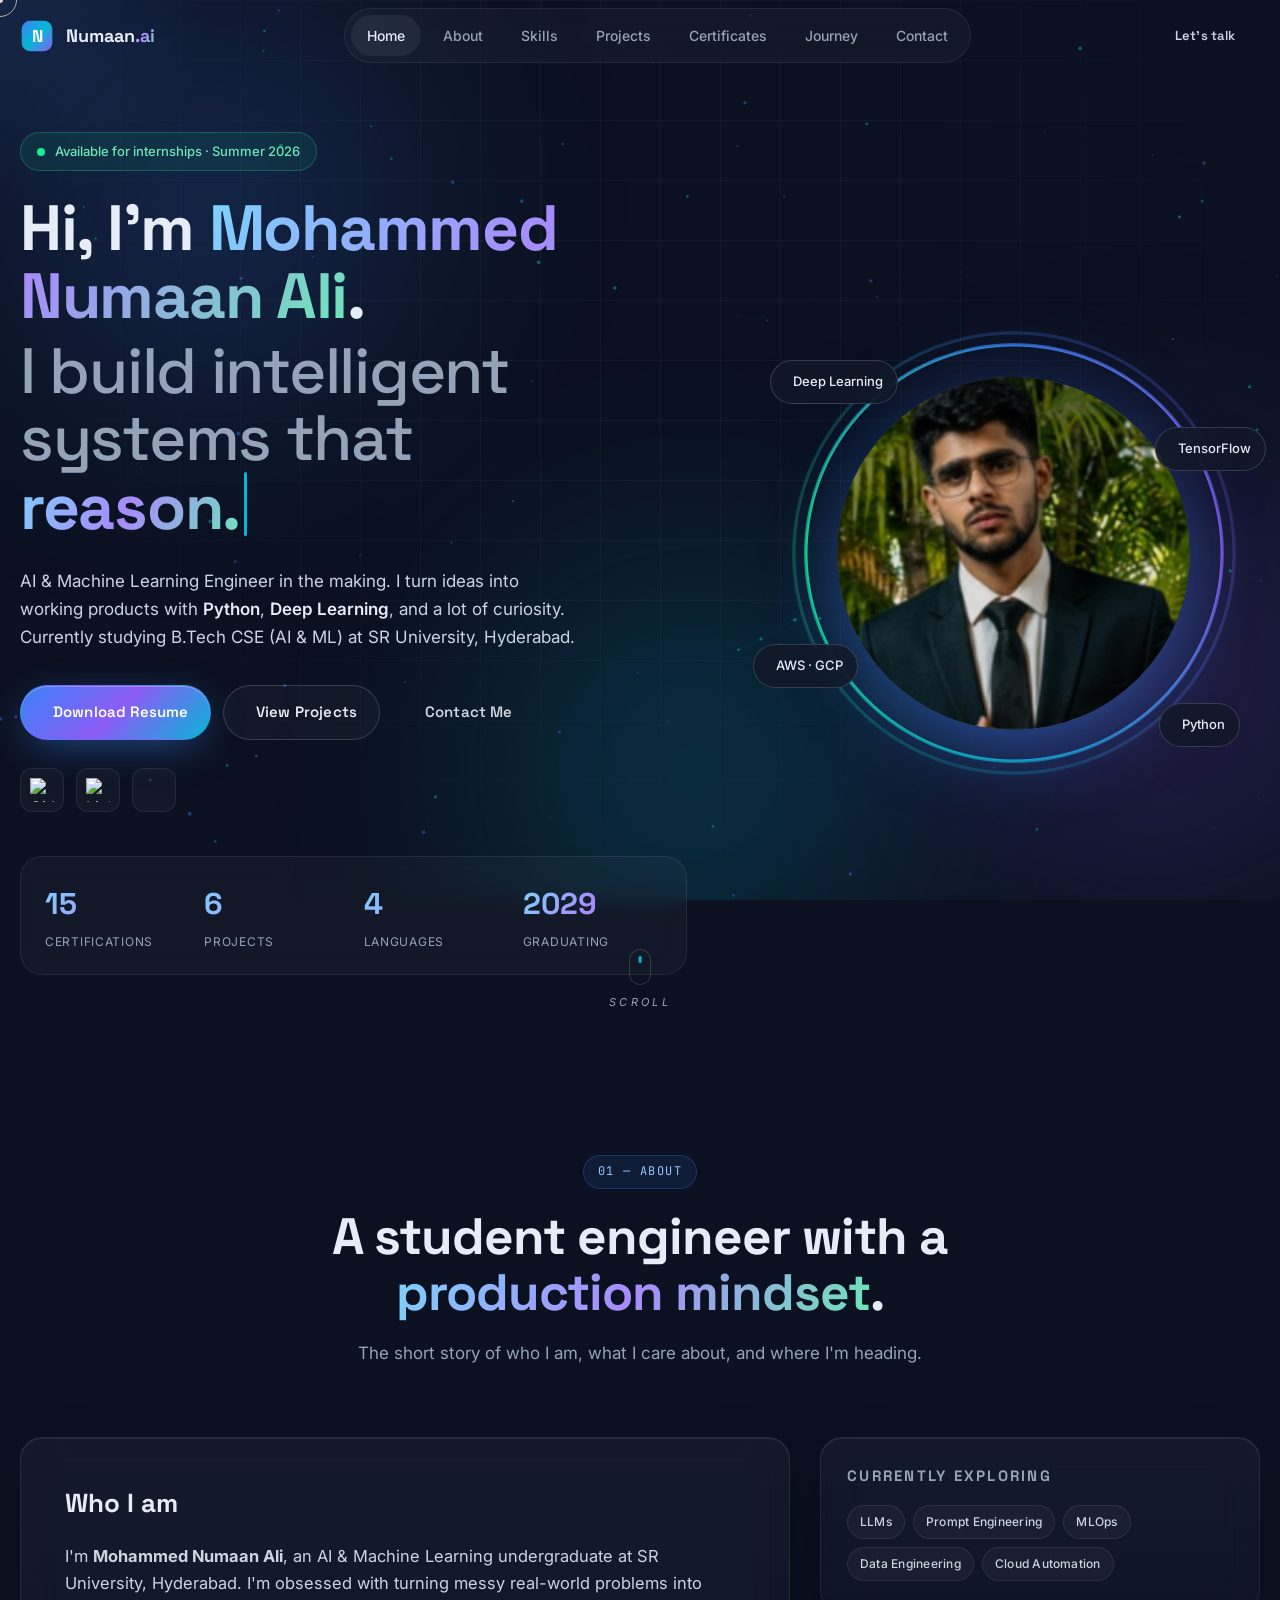
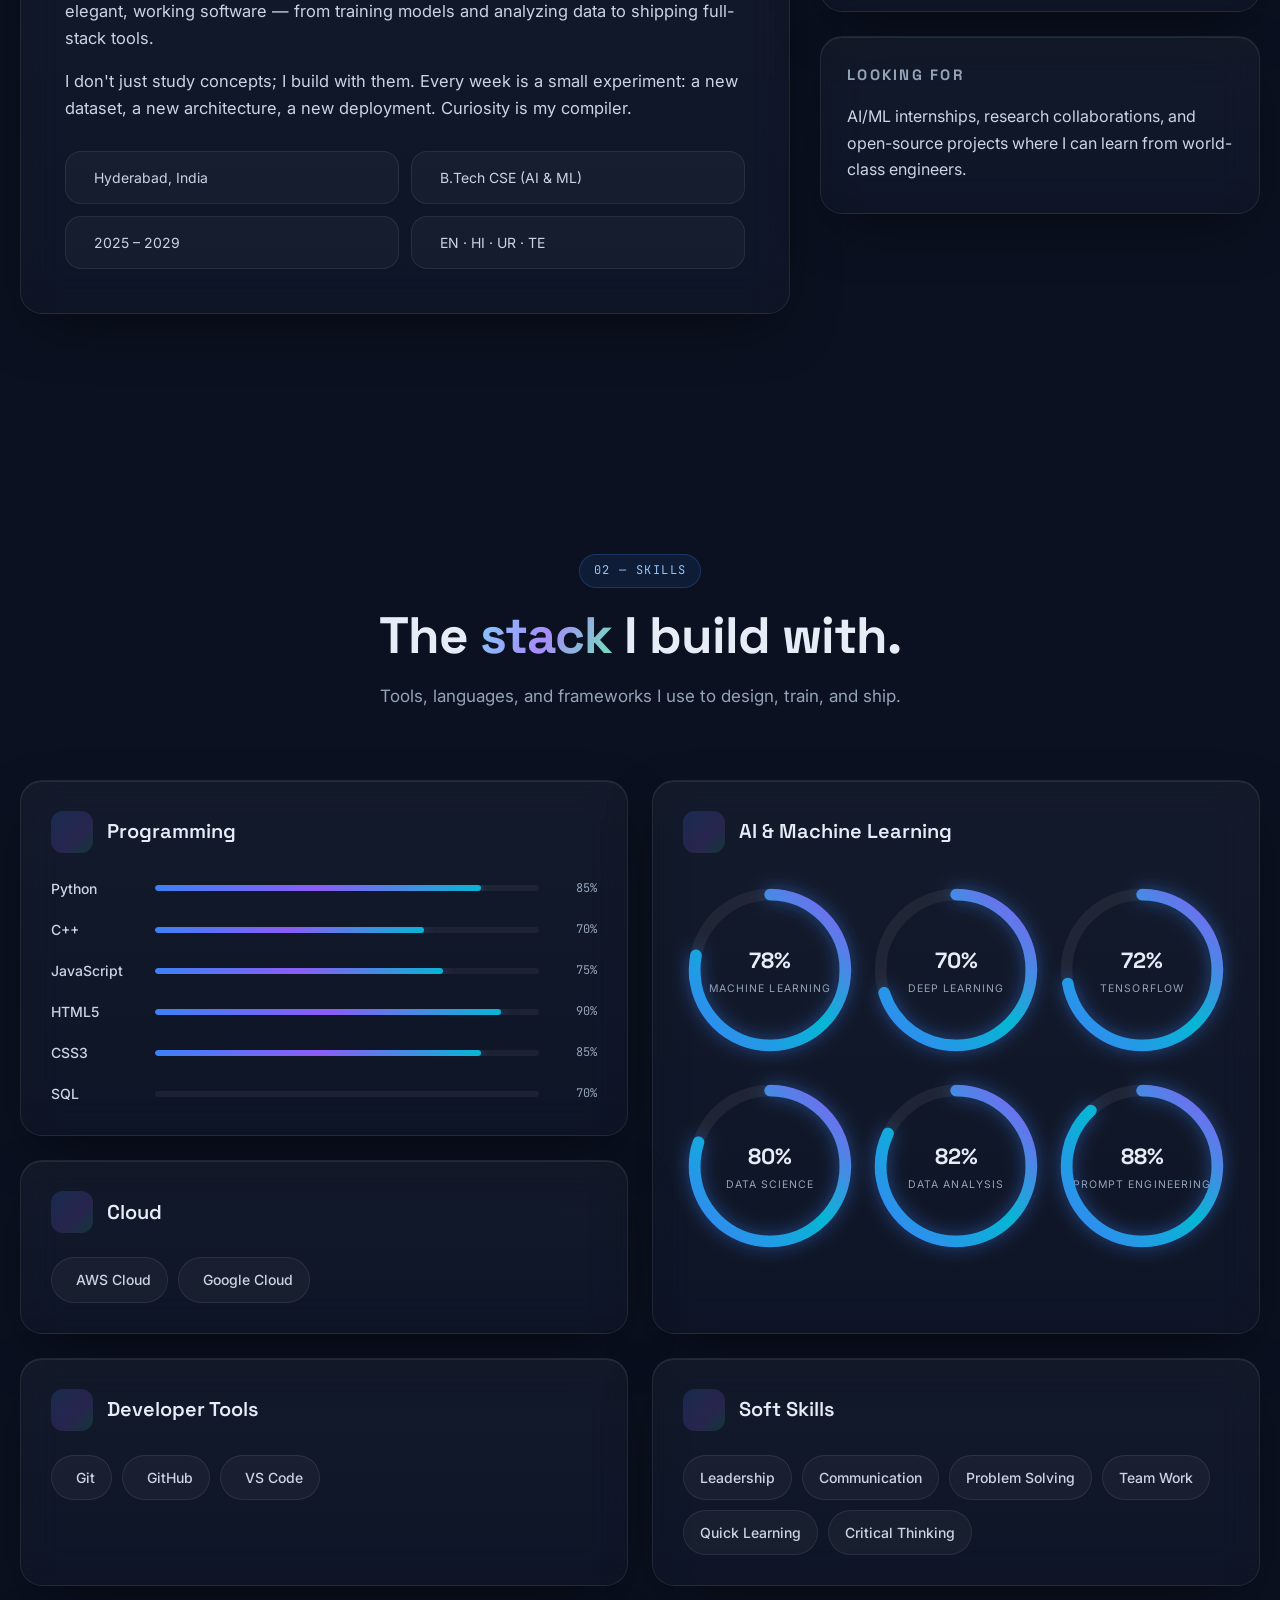
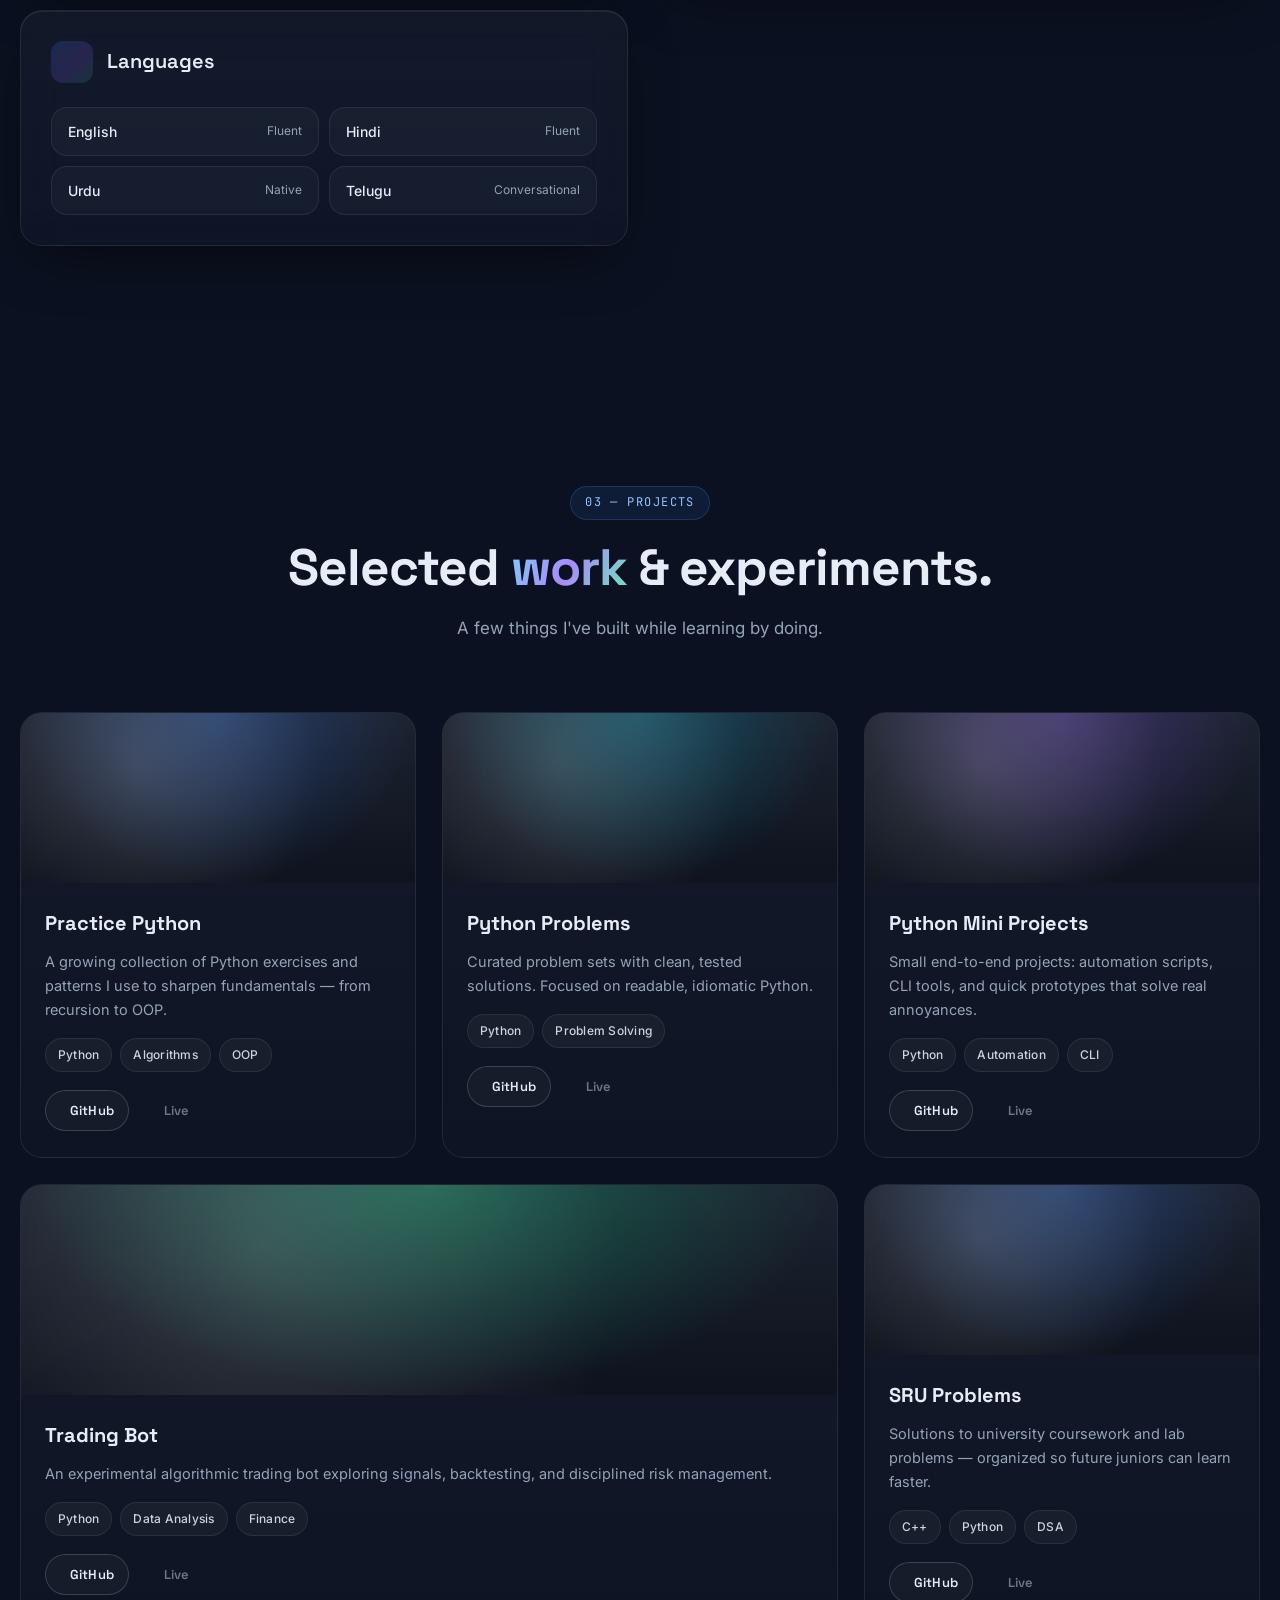
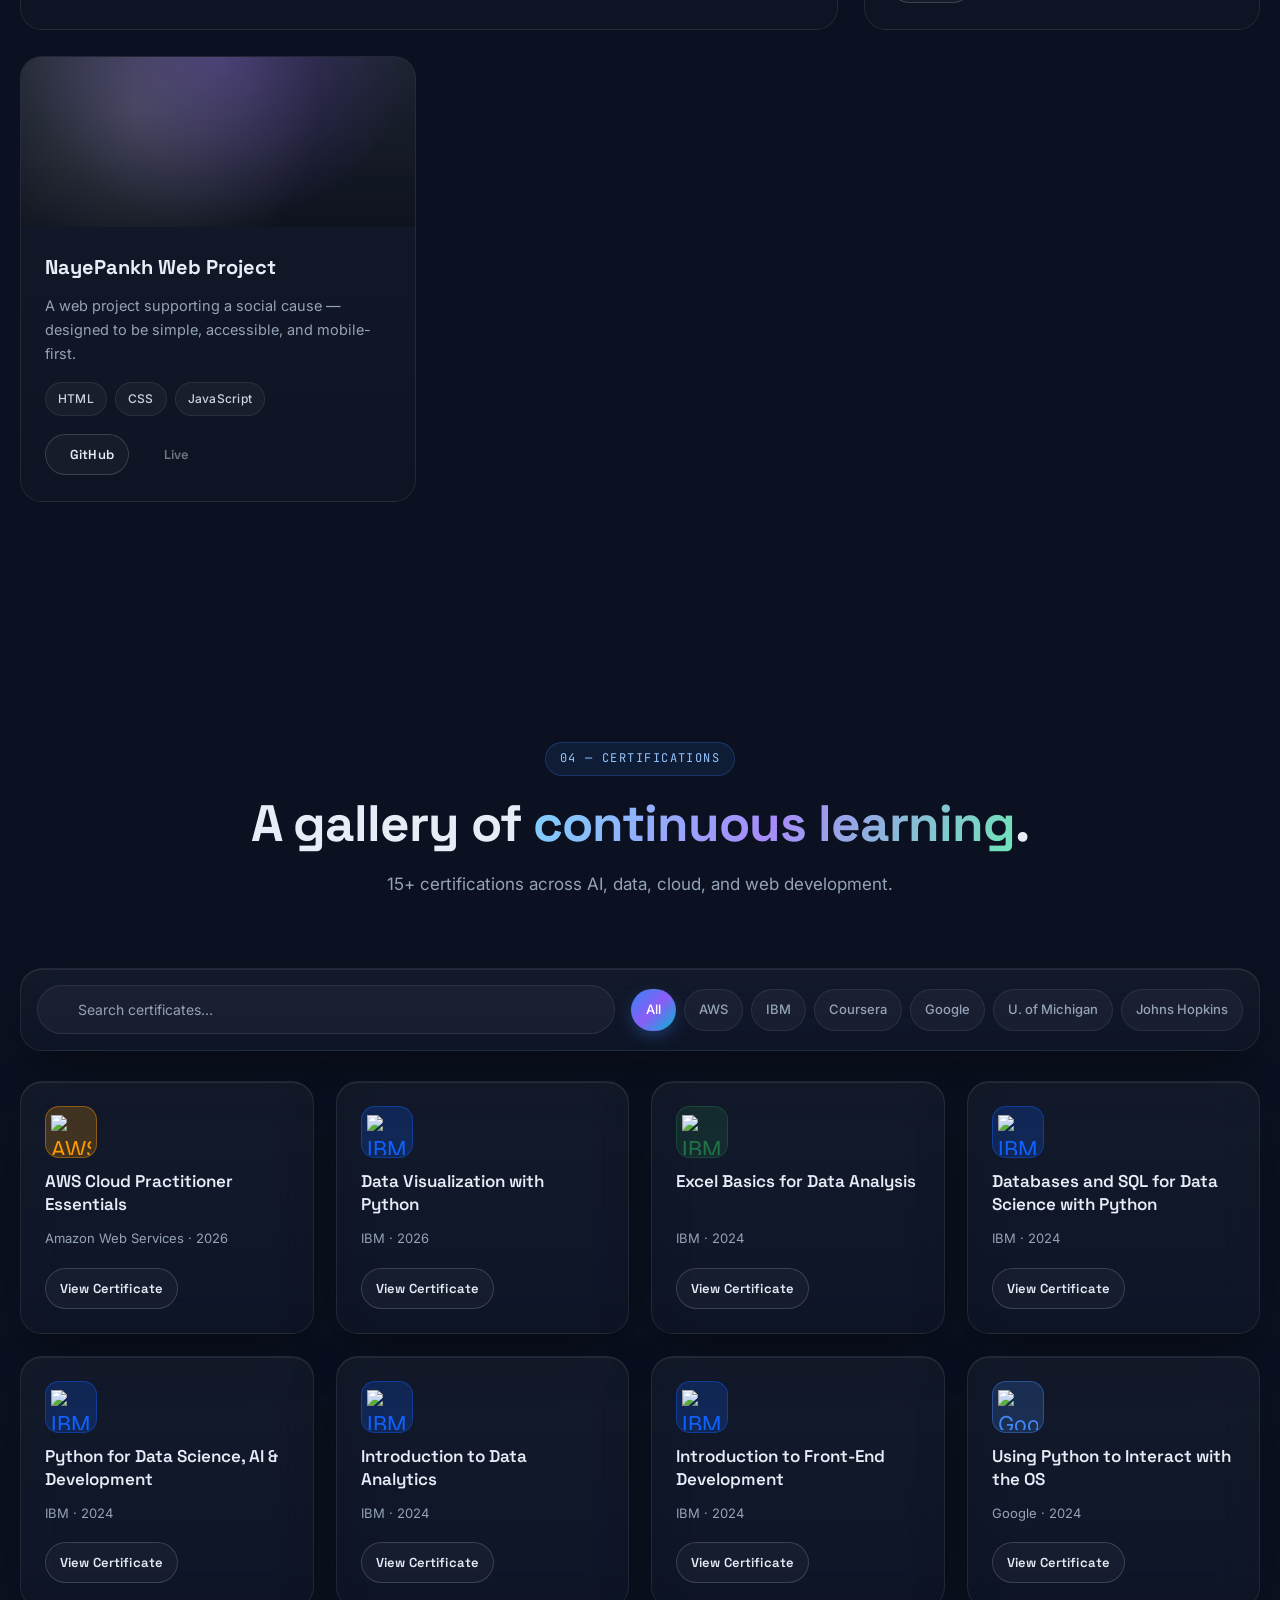
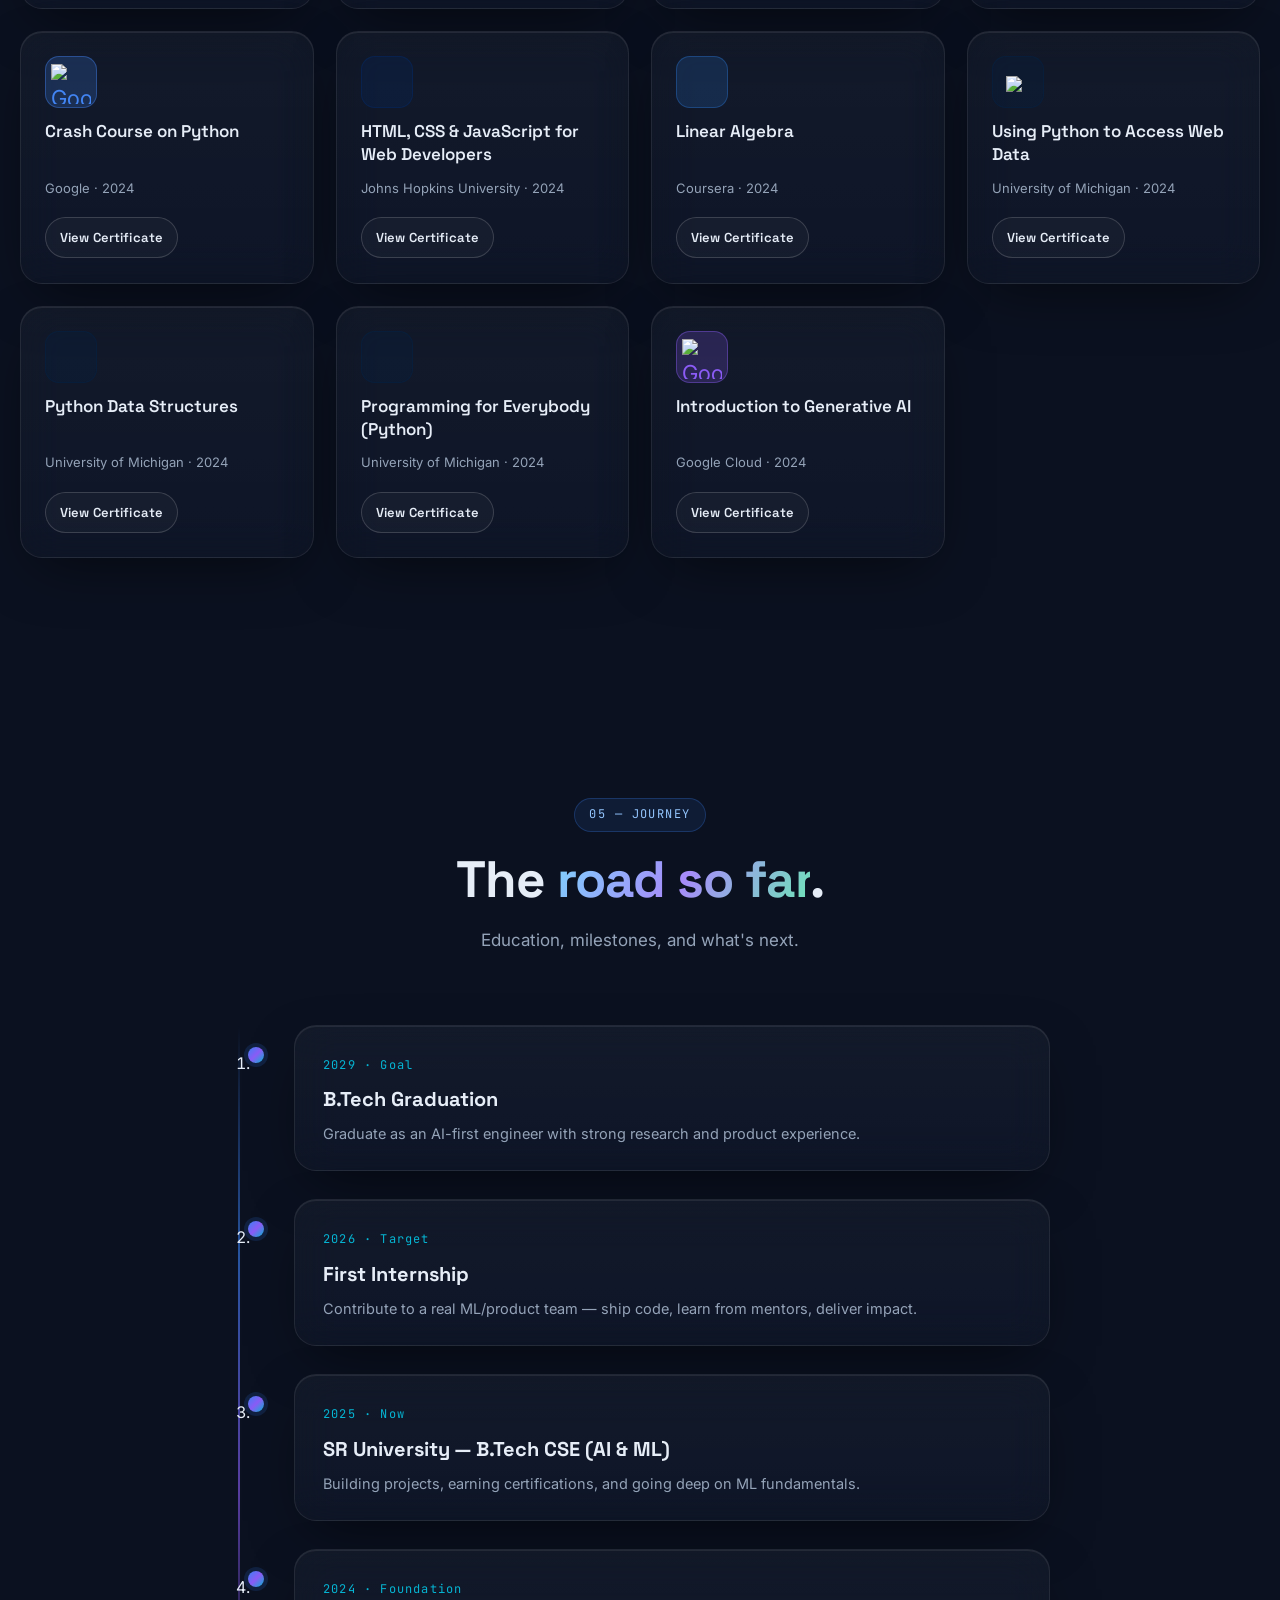
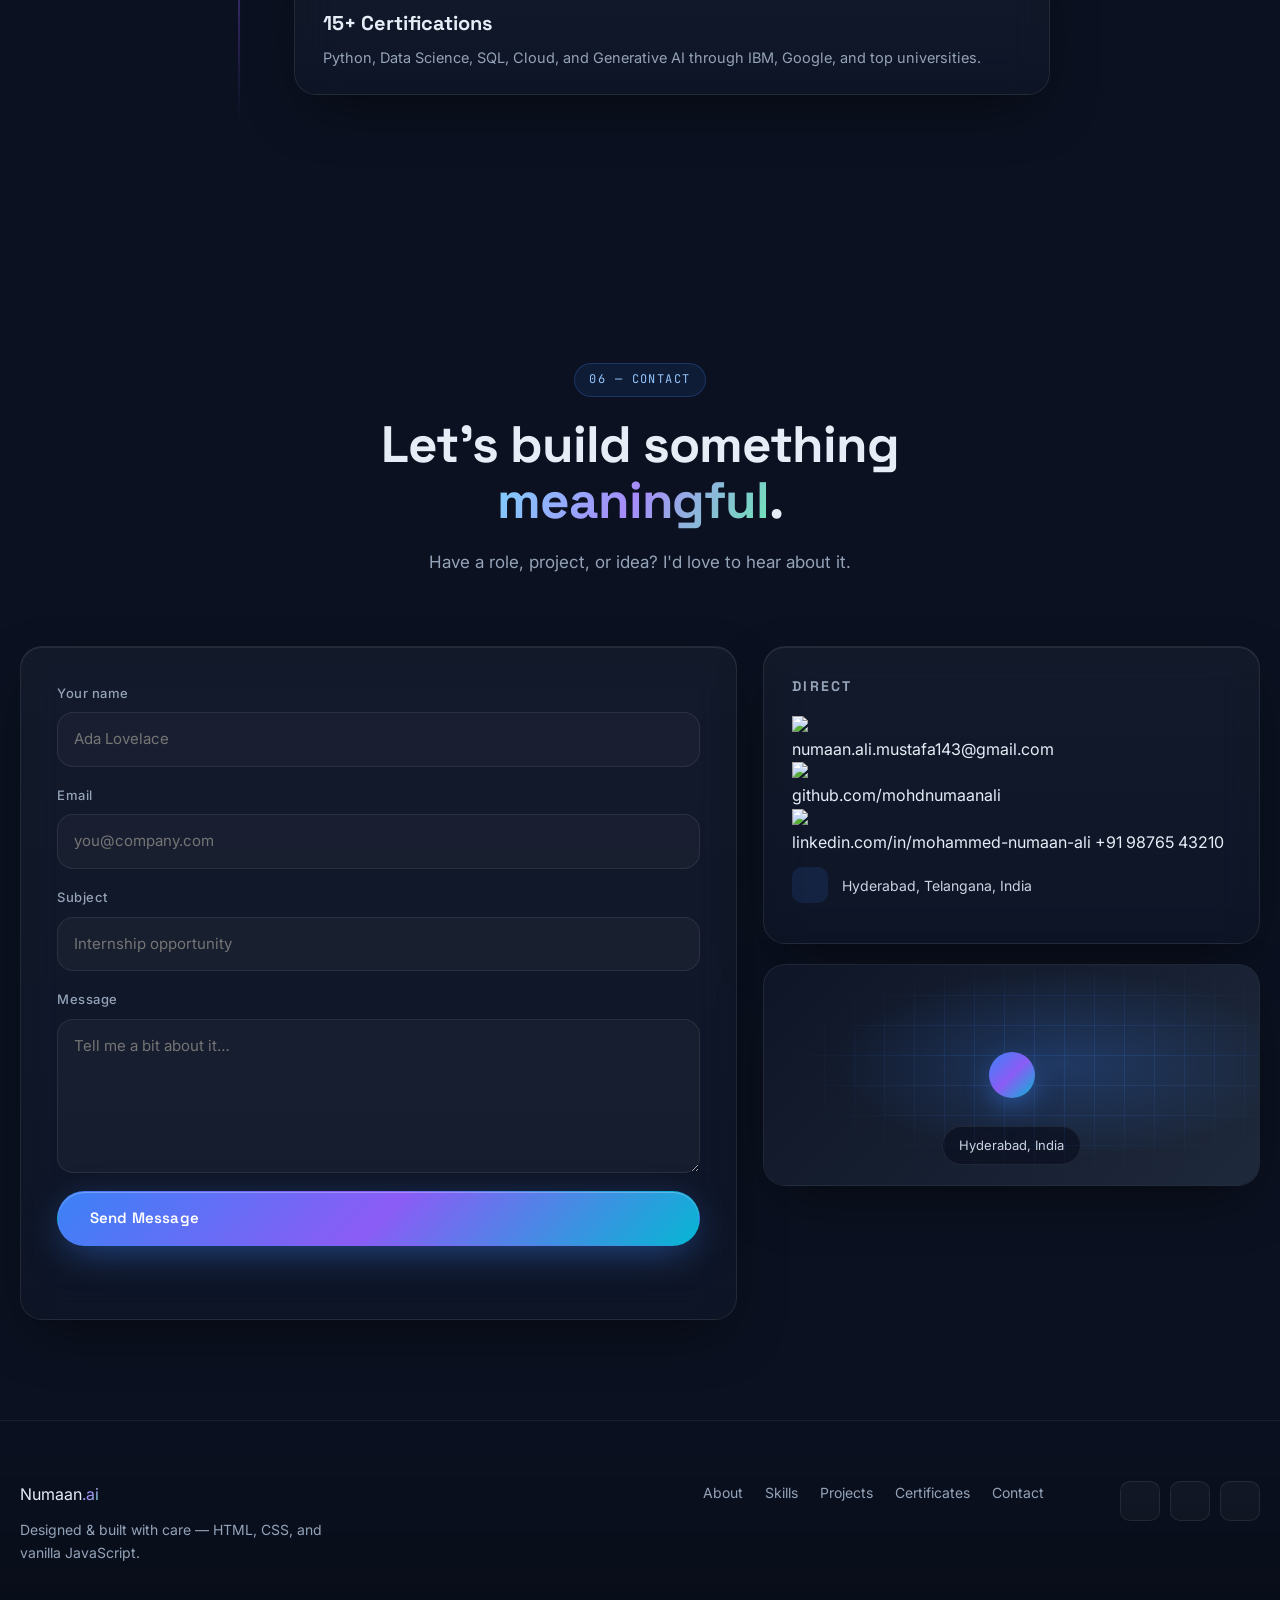
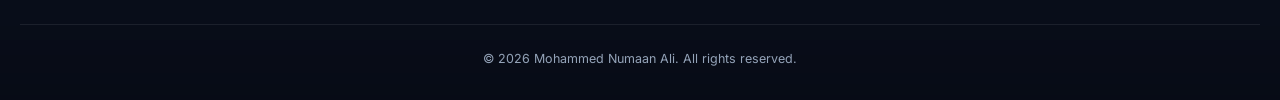
==== commit 43e7d7cc: "pro" ====
--- a/portfilo.html
+++ b/portfilo.html
@@ -784,18 +784,26 @@
           <aside class="contact__side reveal">
             <div class="glass contact__card">
               <h4>Direct</h4>
-              <a class="contact__row" href="mailto:numaan.ali.mustafa143@gmail.com">
-                <i class="lucide lucide-mail"></i>
-                <span>numaan.ali.mustafa143@gmail.com</span>
-              </a>
-              <a class="contact__row" href="https://github.com/mohdnumaanali" target="_blank" rel="noopener">
-                <i class="lucide lucide-github"></i>
-                <span>github.com/mohdnumaanali</span>
-              </a>
-              <a class="contact__row" href="https://www.linkedin.com/in/mohammed-numaan-ali-734551378" target="_blank" rel="noopener">
-                <i class="lucide lucide-linkedin"></i>
-                <span>linkedin.com/in/mohammed-numaan-ali</span>
-              </a>
+        <a class="contact_row" href="mailto:numaan.ali.mustafa143@gmail.com">
+          <img src="https://upload.wikimedia.org/wikipedia/commons/7/7e/Gmail_icon_%282020%29.svg" 
+               alt="Gmail Logo" width="20" height="20" />
+          <span>numaan.ali.mustafa143@gmail.com</span>
+        </a>
+        <a class="contact_row" href="https://github.com/mohdnumaanali" target="_blank" rel="noopener">
+          <img src="https://upload.wikimedia.org/wikipedia/commons/9/91/Octicons-mark-github.svg" 
+               alt="GitHub Logo" width="20" height="20" />
+          <span>github.com/mohdnumaanali</span>
+        </a>
+        <a class="contact_row" href="https://www.linkedin.com/in/mohammed-numaan-ali-734551378" target="_blank" rel="noopener">
+          <img src="https://upload.wikimedia.org/wikipedia/commons/c/ca/LinkedIn_logo_initials.png" 
+               alt="LinkedIn Logo" width="20" height="20" />
+          <span>linkedin.com/in/mohammed-numaan-ali</span>
+        </a>
+        
+        <a class="contact_row" href="tel:+919876543210">
+          <i class="lucide lucide-phone"></i>
+          <span>+91 98765 43210</span>
+        </a>
               <div class="contact__row">
                 <i class="lucide lucide-map-pin"></i>
                 <span>Hyderabad, Telangana, India</span>
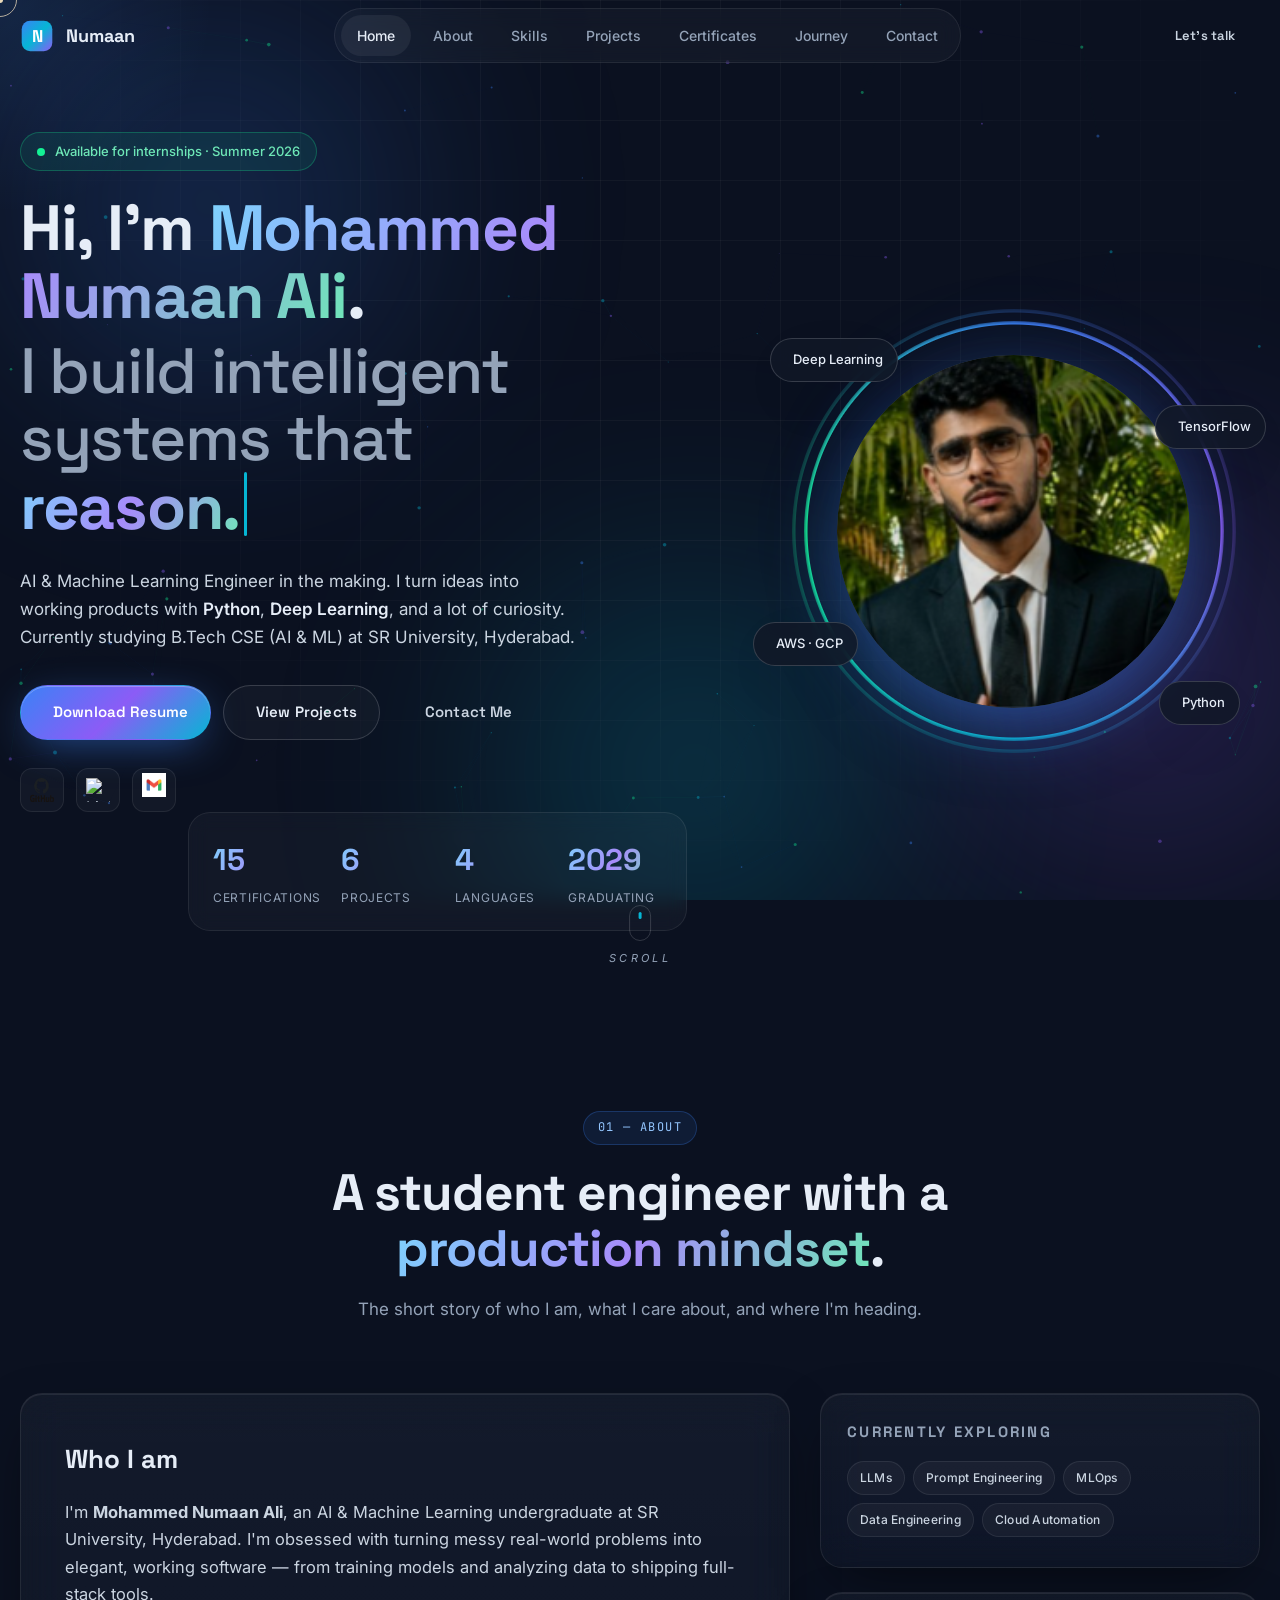
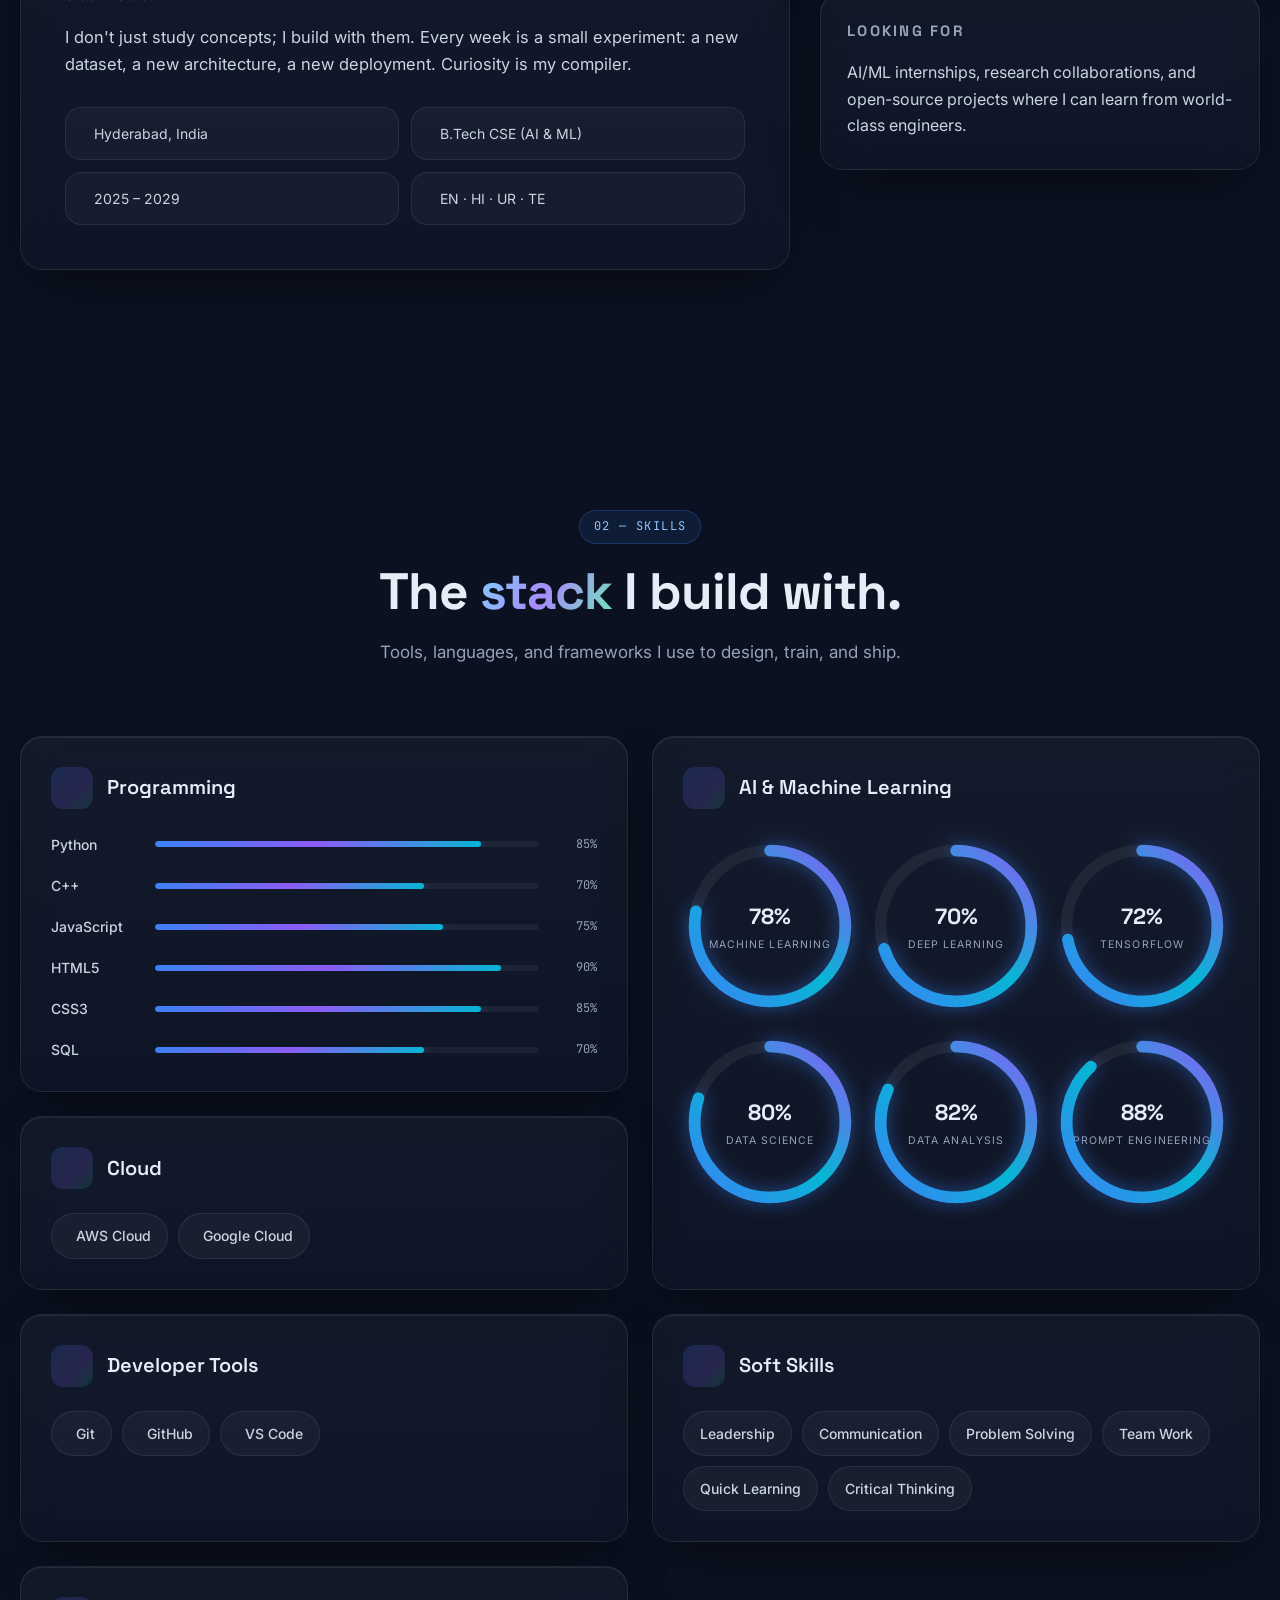
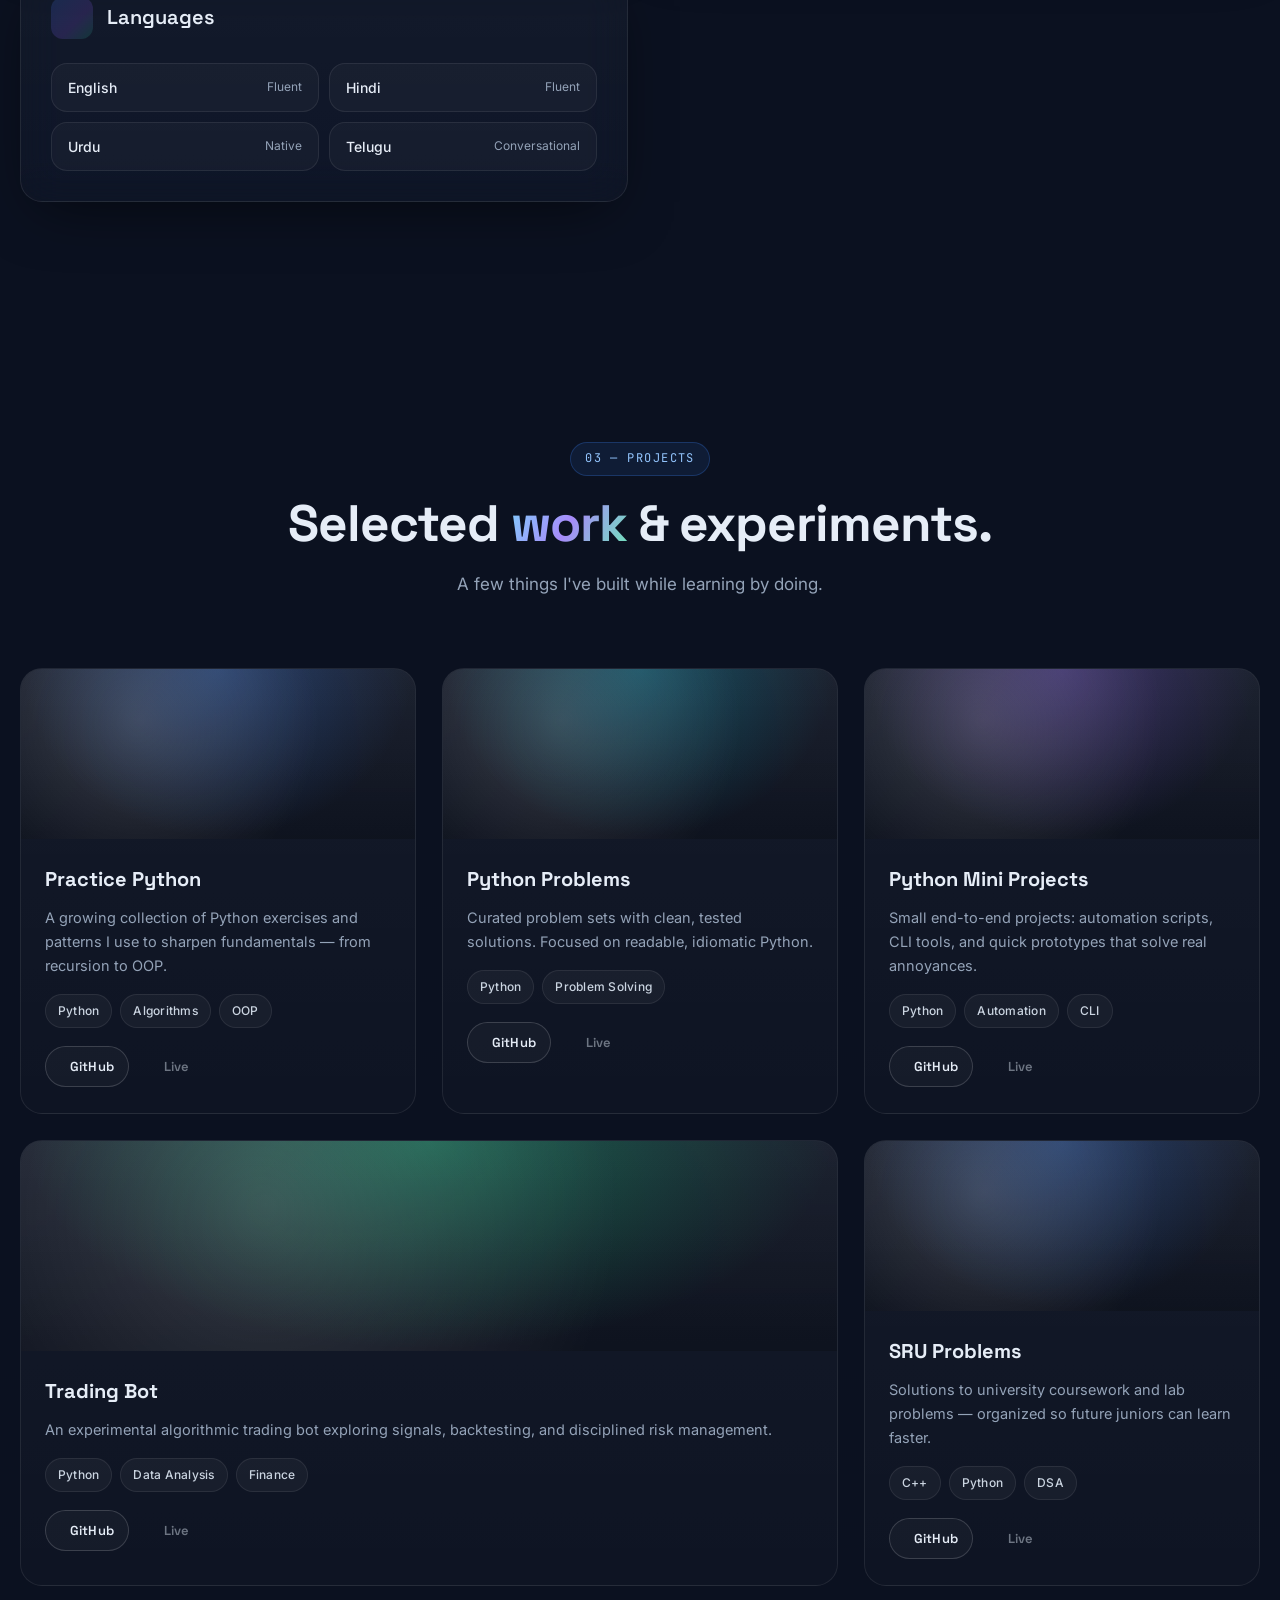
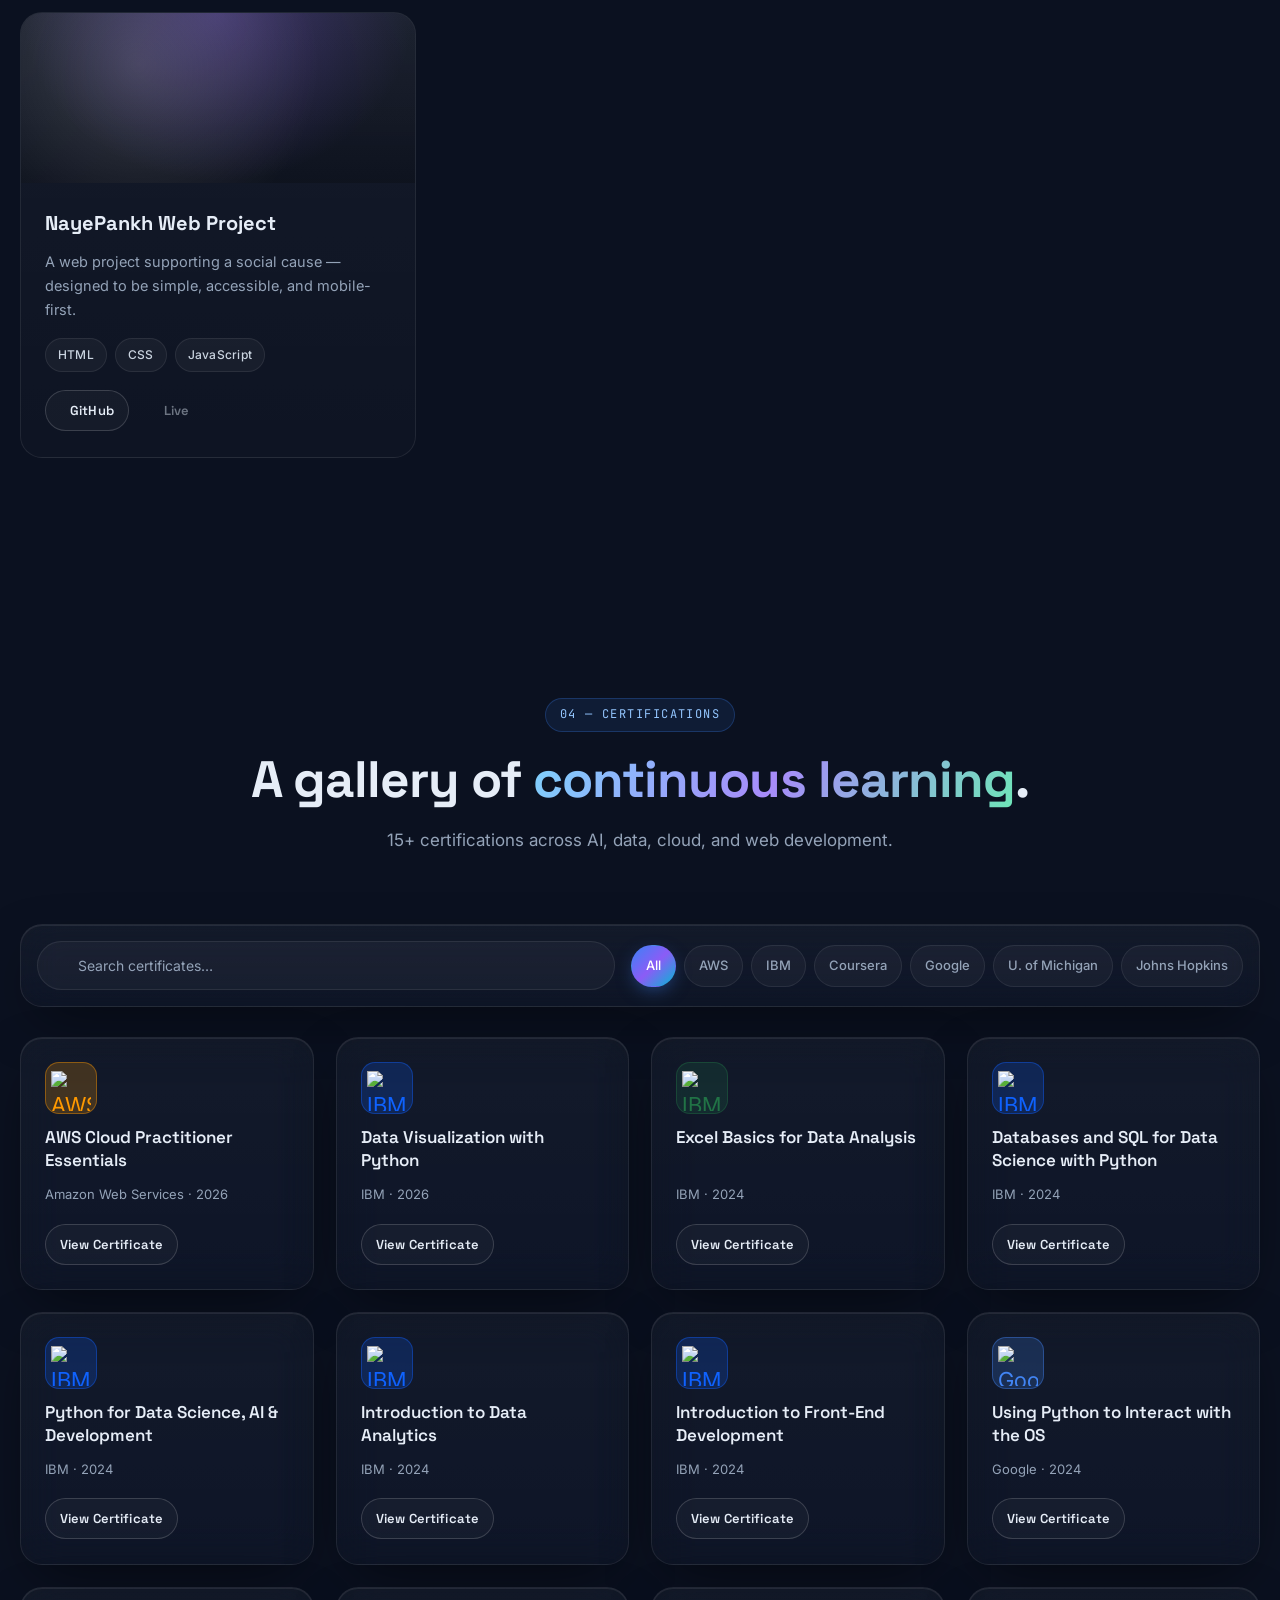
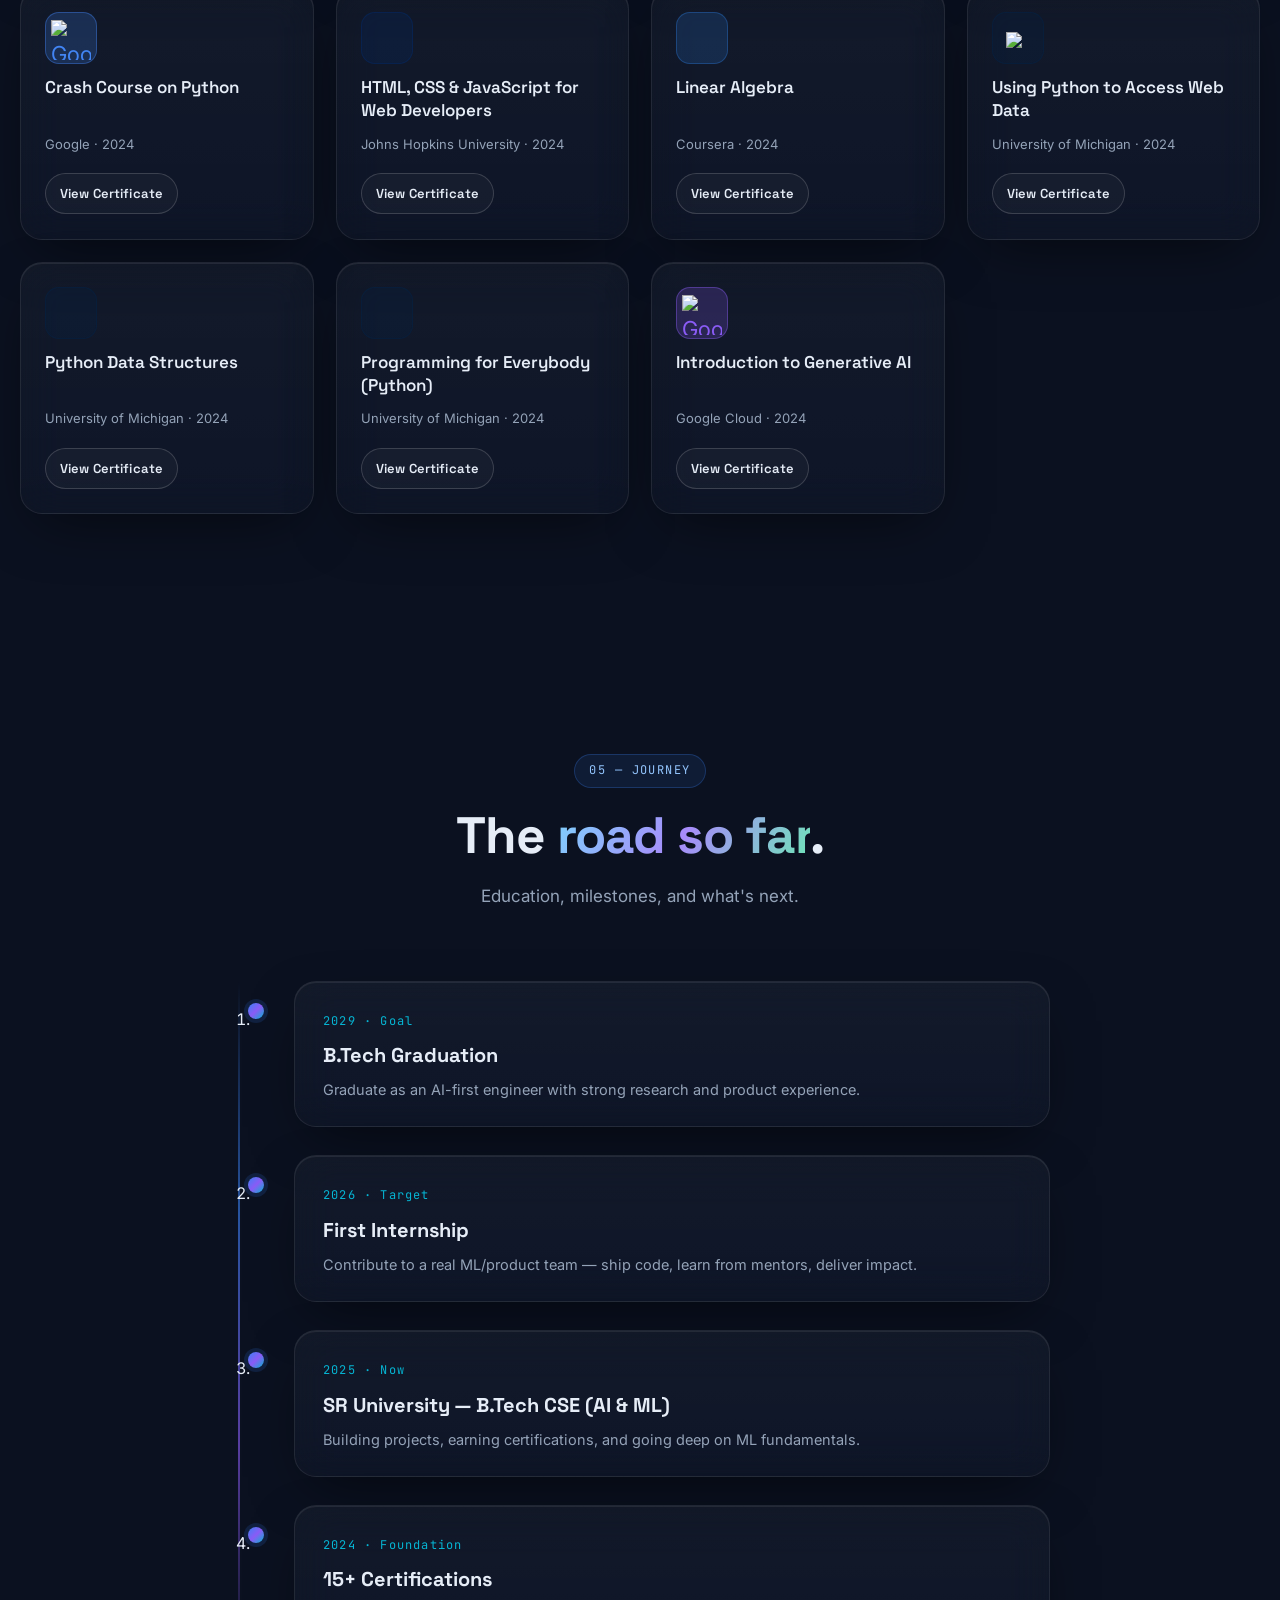
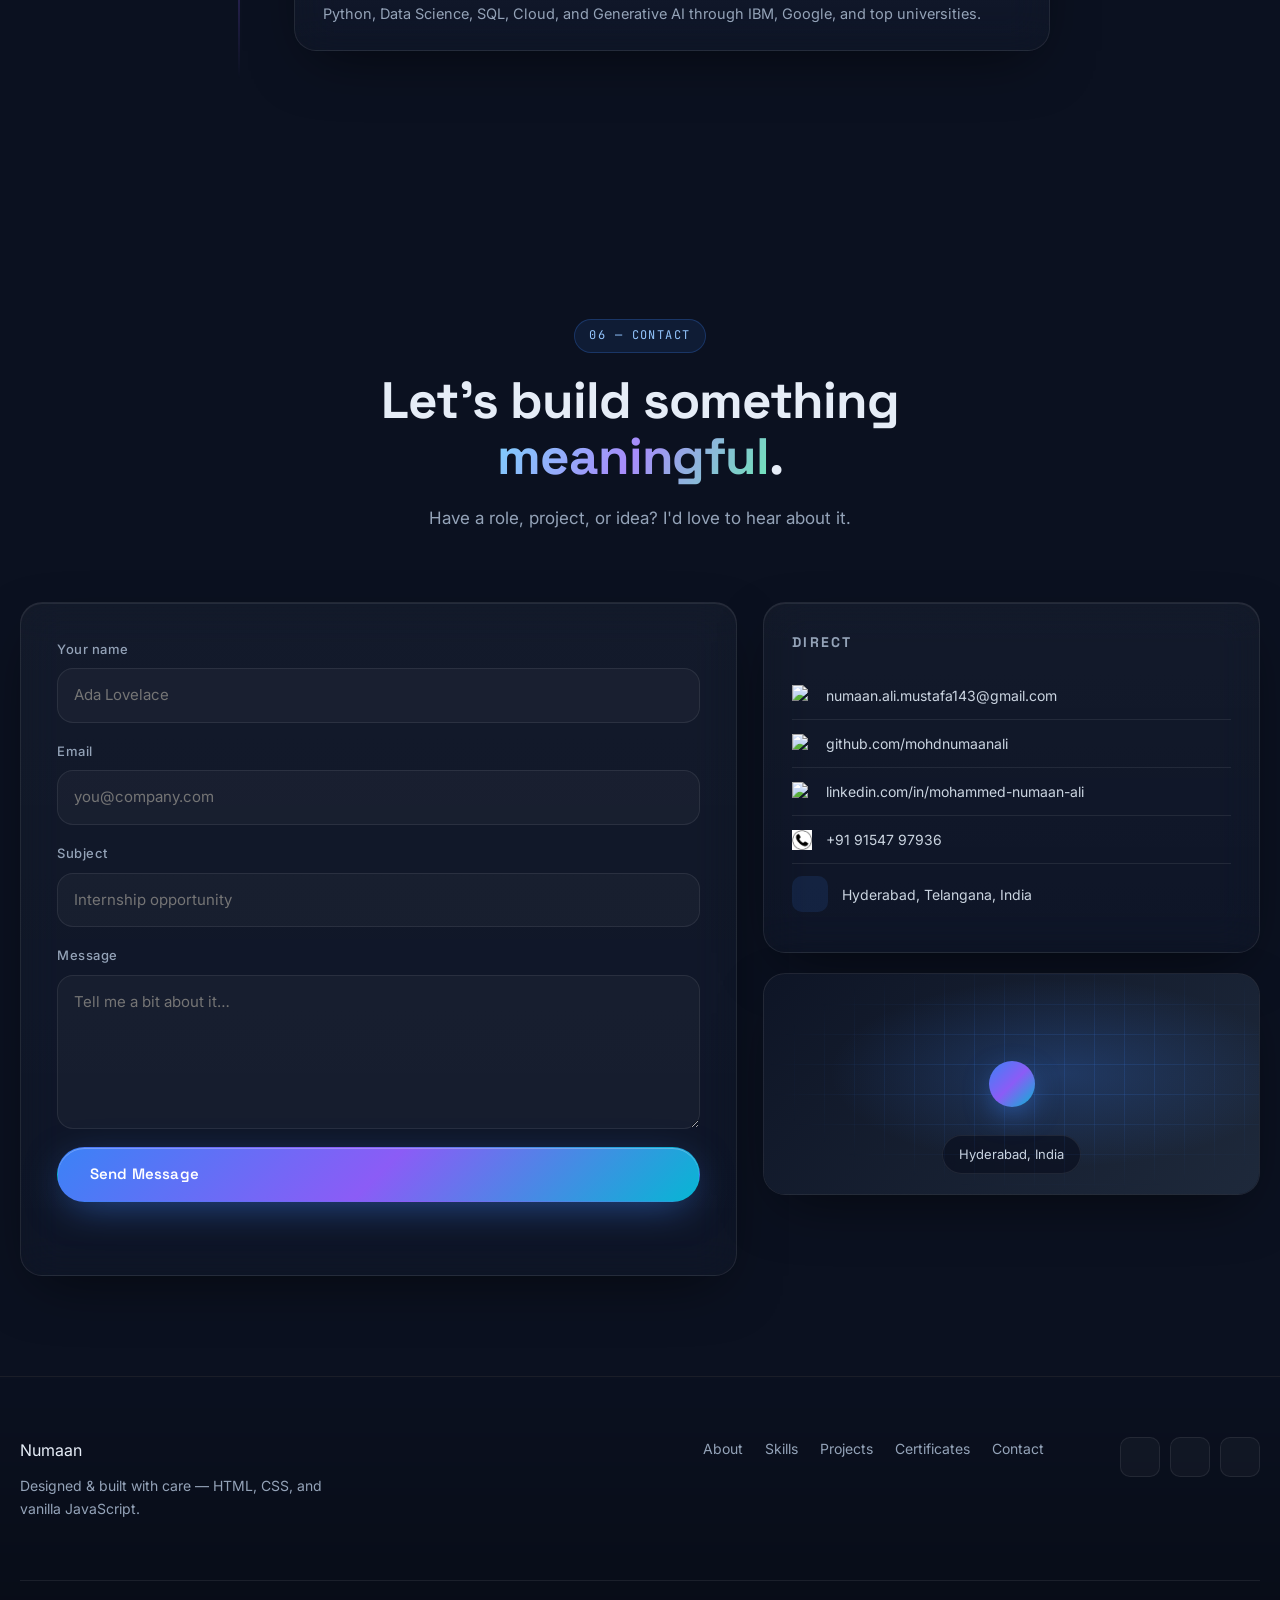
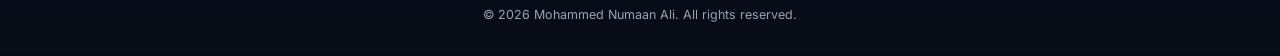
==== commit cc482f3a: "new" ====
--- a/portfilo.html
+++ b/portfilo.html
@@ -87,7 +87,7 @@
     <div class="loader__ring"></div>
     <div class="loader__brand">
       <span class="loader__mark">N</span>
-      <span class="loader__text">Numaan<span>.ai</span></span>
+      <span class="loader__text">Numaan<span></span></span>
     </div>
     <div class="loader__bar"><span></span></div>
   </div>
@@ -131,7 +131,7 @@
             <text x="20" y="27" text-anchor="middle" font-family="Space Grotesk, Inter" font-size="20" font-weight="700" fill="white">N</text>
           </svg>
         </span>
-        <span class="nav__name">Numaan<span class="nav__accent">.ai</span></span>
+        <span class="nav__name">Numaan<span class="nav__accent"></span></span>
       </a>
 
       <nav class="nav__menu" id="navMenu" aria-label="Primary">
@@ -202,7 +202,7 @@
 
       <ul class="hero__socials reveal" aria-label="Social links">
         <li><a href="https://github.com/mohdnumaanali" target="_blank" rel="noopener" aria-label="GitHub">
-          <img src="https://upload.wikimedia.org/wikipedia/commons/9/91/Octicons-mark-github.svg" 
+          <img src="github_PNG20.png" 
                alt="GitHub Logo" width="24" height="24" />
         </a></li>
         
@@ -211,10 +211,13 @@
                alt="LinkedIn Icon" width="24" height="24" />
         </a></li>
         
-        <li><a href="mailto:numaan.ali.mustafa143@gmail.com" aria-label="Email">
-          <i class="lucide lucide-mail"></i>
-        </a></li>
-      </ul>
+       <li>
+         <a href="https://mail.google.com/mail/?view=cm&fs=1&to=mohammednumaanali@gmail.com" target="_blank" rel="noopener" aria-label="Email">
+         <img src="gmail.webp" alt="gmail logo" width="24" height="24" />
+        <i class="lucide lucide-mail"></i>
+        </a>
+        </li>
+
 
       <div class="hero__stats reveal">
         <div class="stat">
@@ -784,26 +787,28 @@
           <aside class="contact__side reveal">
             <div class="glass contact__card">
               <h4>Direct</h4>
-        <a class="contact_row" href="mailto:numaan.ali.mustafa143@gmail.com">
-          <img src="https://upload.wikimedia.org/wikipedia/commons/7/7e/Gmail_icon_%282020%29.svg" 
-               alt="Gmail Logo" width="20" height="20" />
-          <span>numaan.ali.mustafa143@gmail.com</span>
-        </a>
-        <a class="contact_row" href="https://github.com/mohdnumaanali" target="_blank" rel="noopener">
-          <img src="https://upload.wikimedia.org/wikipedia/commons/9/91/Octicons-mark-github.svg" 
-               alt="GitHub Logo" width="20" height="20" />
-          <span>github.com/mohdnumaanali</span>
-        </a>
-        <a class="contact_row" href="https://www.linkedin.com/in/mohammed-numaan-ali-734551378" target="_blank" rel="noopener">
-          <img src="https://upload.wikimedia.org/wikipedia/commons/c/ca/LinkedIn_logo_initials.png" 
-               alt="LinkedIn Logo" width="20" height="20" />
-          <span>linkedin.com/in/mohammed-numaan-ali</span>
-        </a>
-        
-        <a class="contact_row" href="tel:+919876543210">
-          <i class="lucide lucide-phone"></i>
-          <span>+91 98765 43210</span>
-        </a>
+<a class="contact__row" href="mailto:numaan.ali.mustafa143@gmail.com">
+  <img src="https://upload.wikimedia.org/wikipedia/commons/7/7e/Gmail_icon_%282020%29.svg" alt="Gmail Logo" width="20"
+    height="20">
+  <span>numaan.ali.mustafa143@gmail.com</span>
+</a>
+
+<a class="contact__row" href="https://github.com/mohdnumaanali" target="_blank">
+  <img src="https://upload.wikimedia.org/wikipedia/commons/9/91/Octicons-mark-github.svg" alt="GitHub Logo" width="20"
+    height="20">
+  <span>github.com/mohdnumaanali</span>
+</a>
+
+<a class="contact__row" href="https://www.linkedin.com/in/mohammed-numaan-ali-734551378" target="_blank">
+  <img src="https://upload.wikimedia.org/wikipedia/commons/c/ca/LinkedIn_logo_initials.png" alt="LinkedIn Logo"
+    width="20" height="20">
+  <span>linkedin.com/in/mohammed-numaan-ali</span>
+</a>
+
+<a class="contact__row" href="tel:+919154797936">
+  <img src="Screenshot 2026-07-21 152338.png" alt="Phone Logo" width="20" height="20">
+  <span>+91 91547 97936</span>
+</a>
               <div class="contact__row">
                 <i class="lucide lucide-map-pin"></i>
                 <span>Hyderabad, Telangana, India</span>
@@ -829,7 +834,7 @@
   <footer class="footer">
     <div class="container footer__inner">
       <div class="footer__brand">
-        <span class="nav__name">Numaan<span class="nav__accent">.ai</span></span>
+        <span class="nav__name">Numaan<span class="nav__accent"></span></span>
         <p>Designed &amp; built with care — HTML, CSS, and vanilla JavaScript.</p>
       </div>
       <nav class="footer__nav" aria-label="Footer">
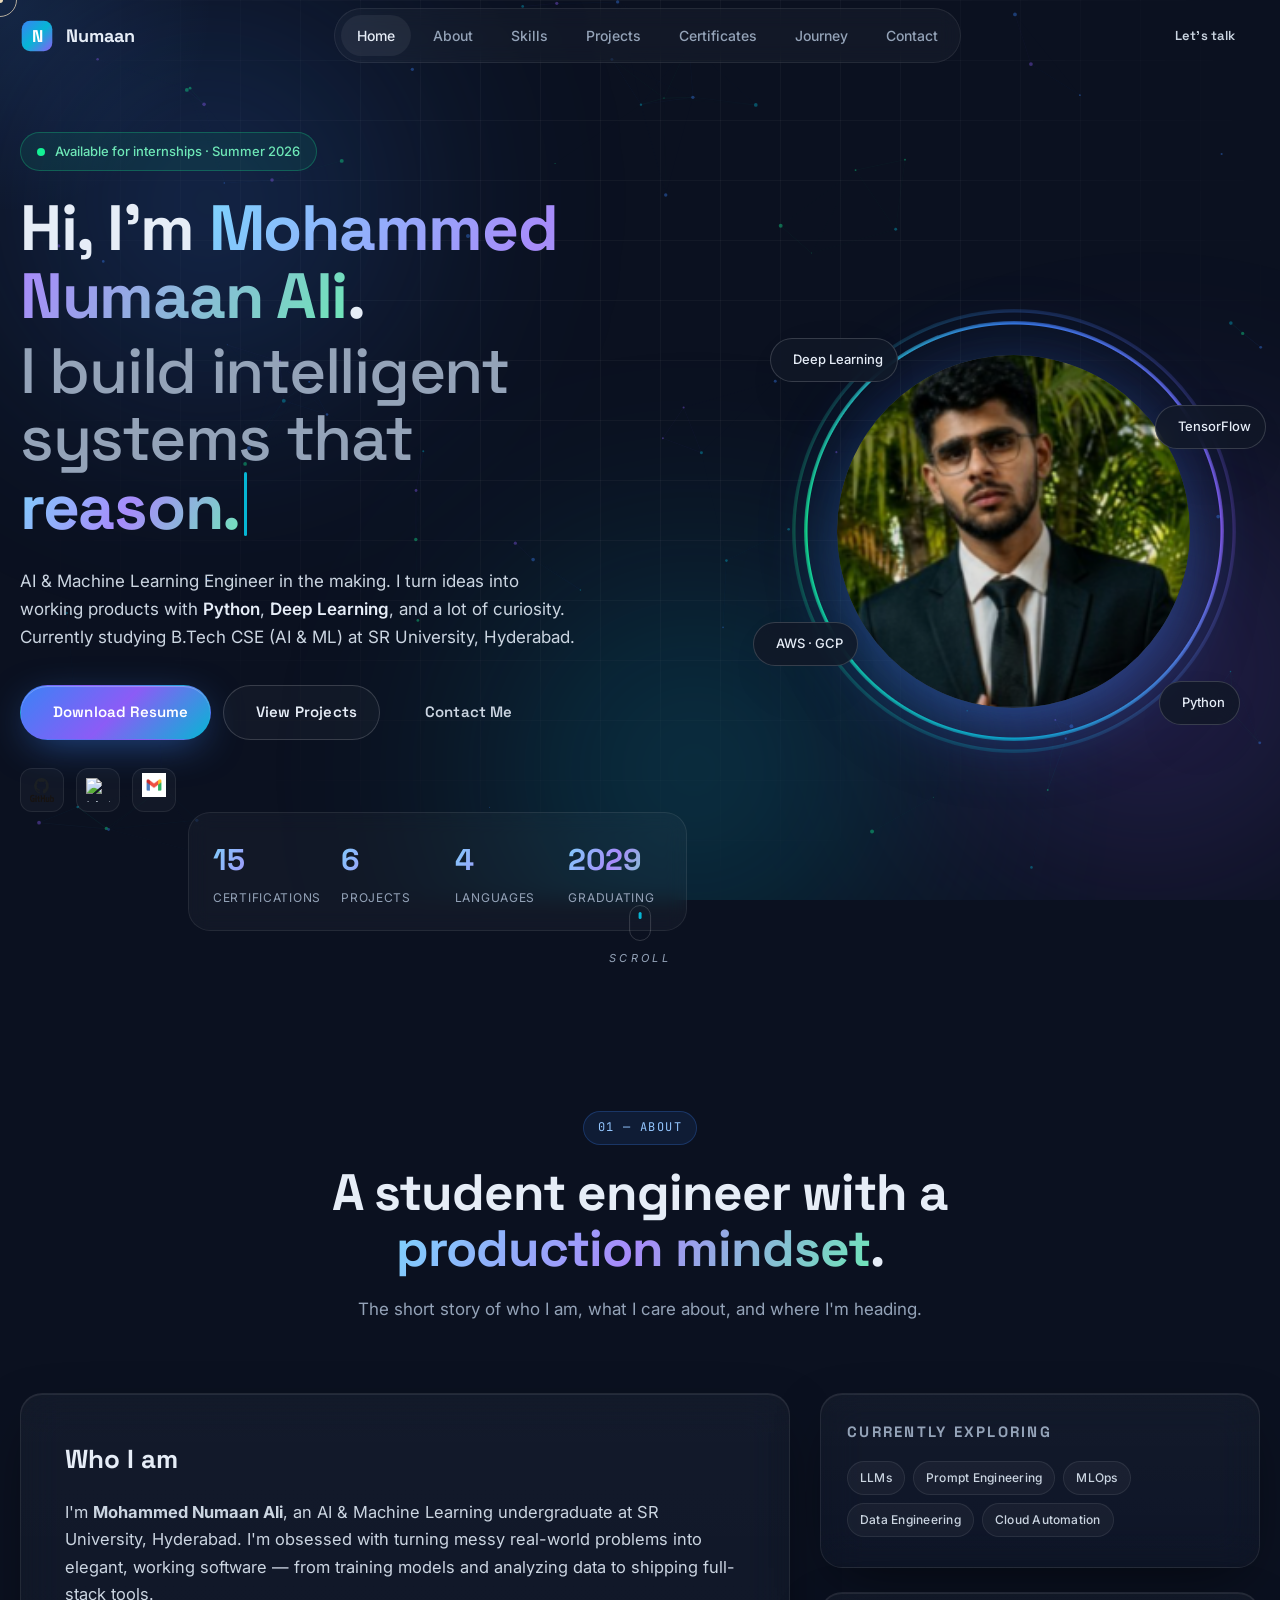
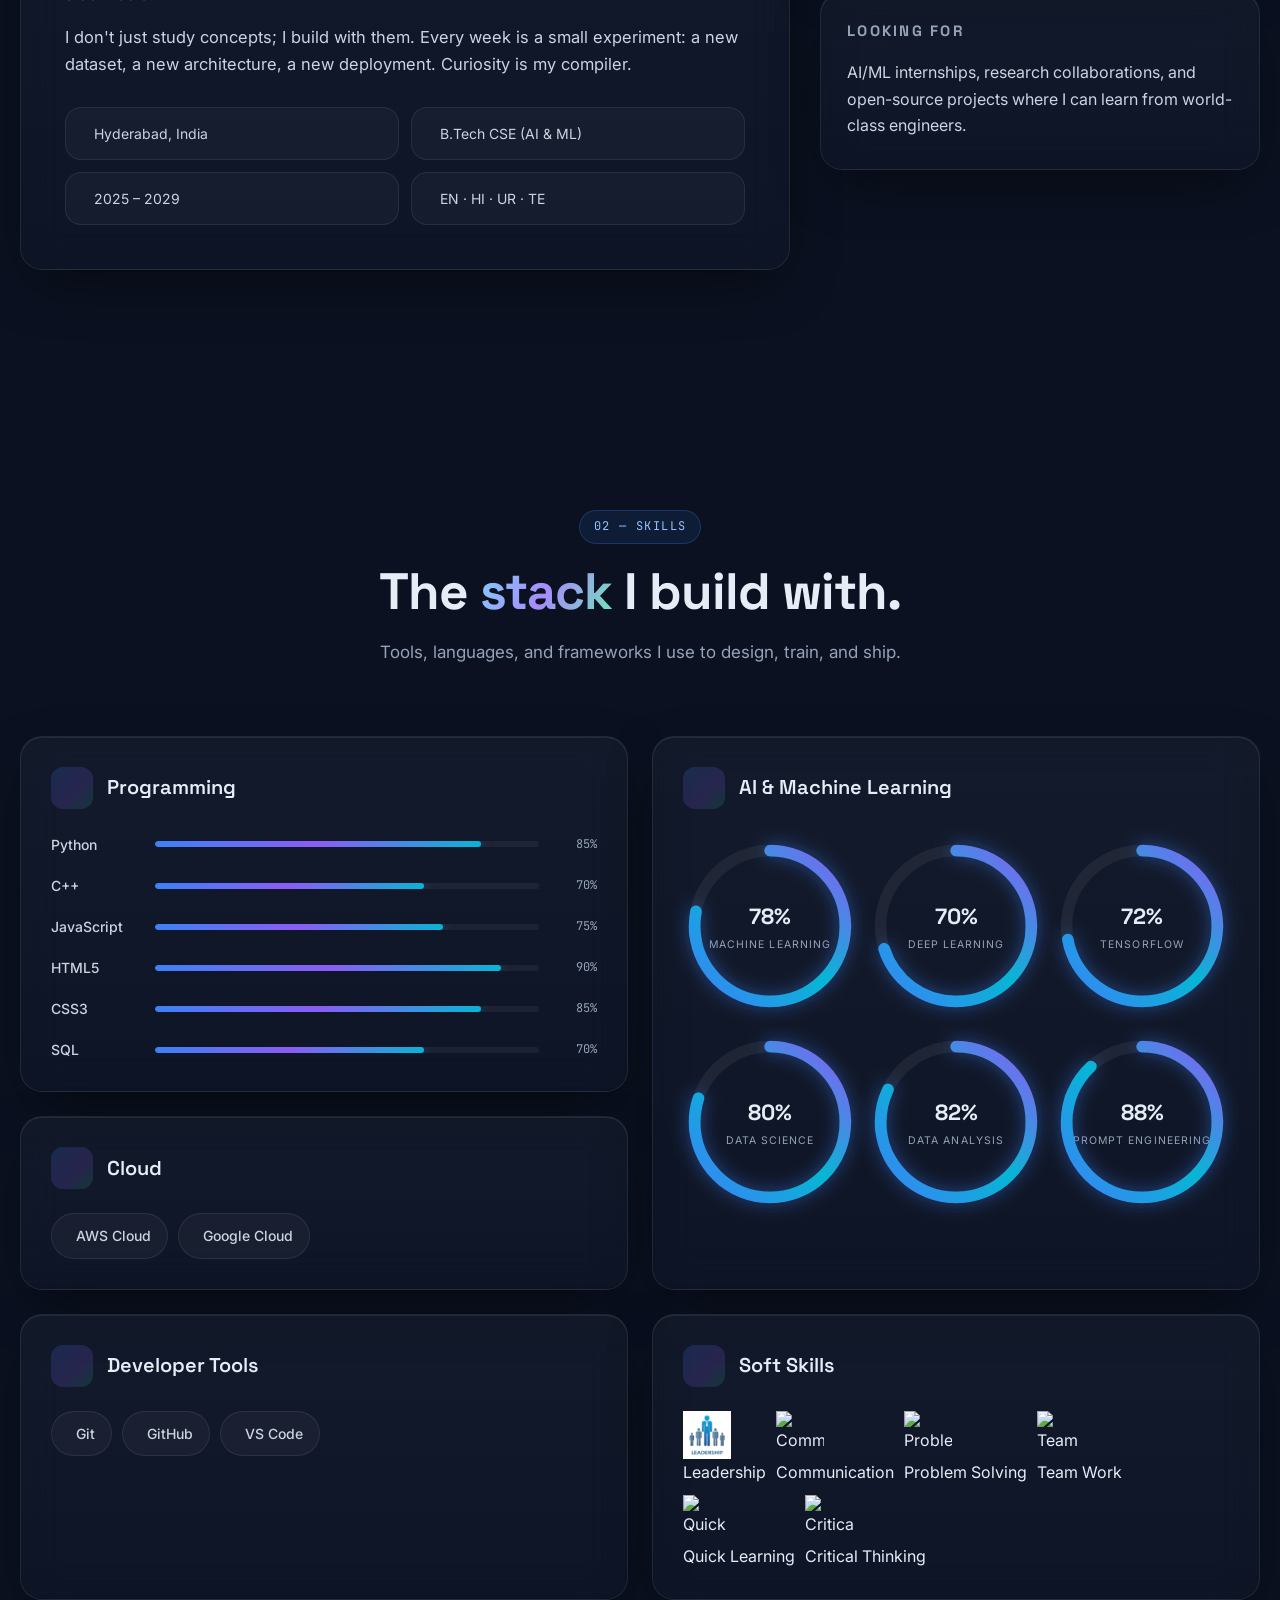
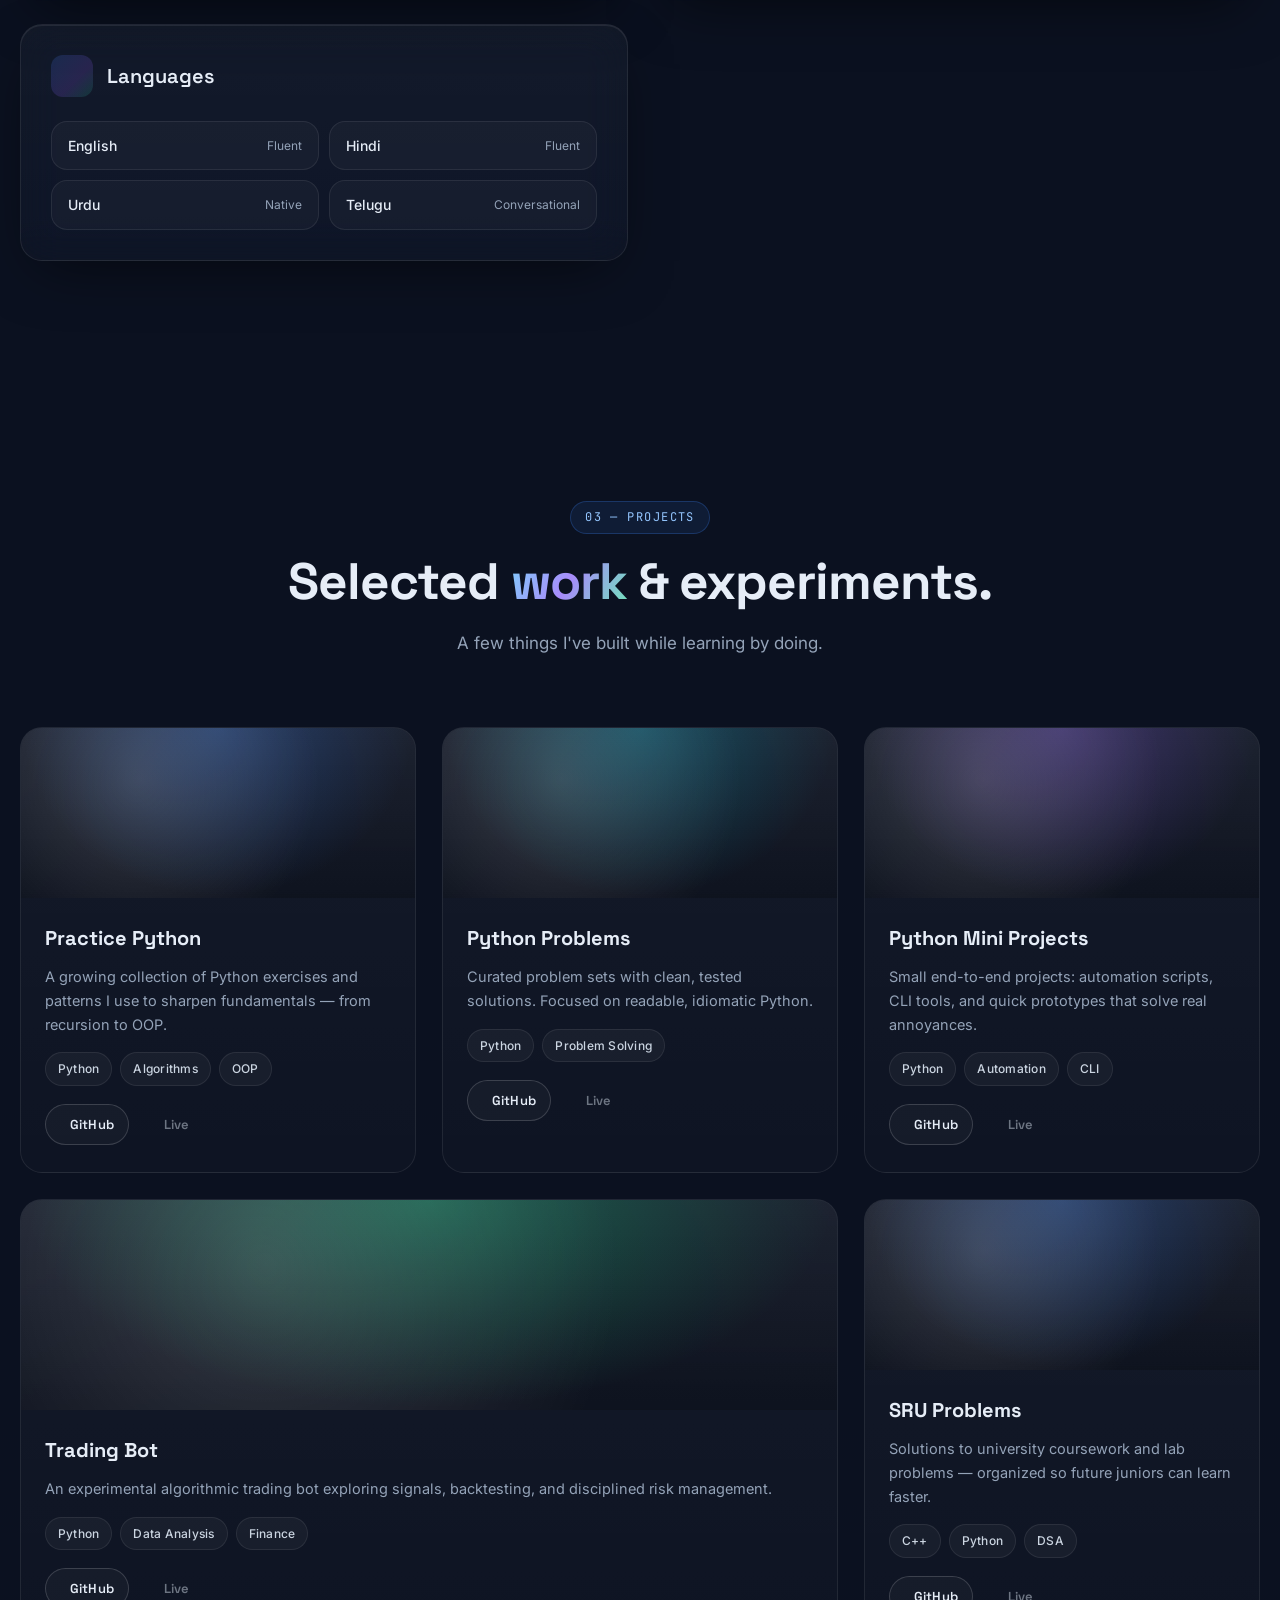
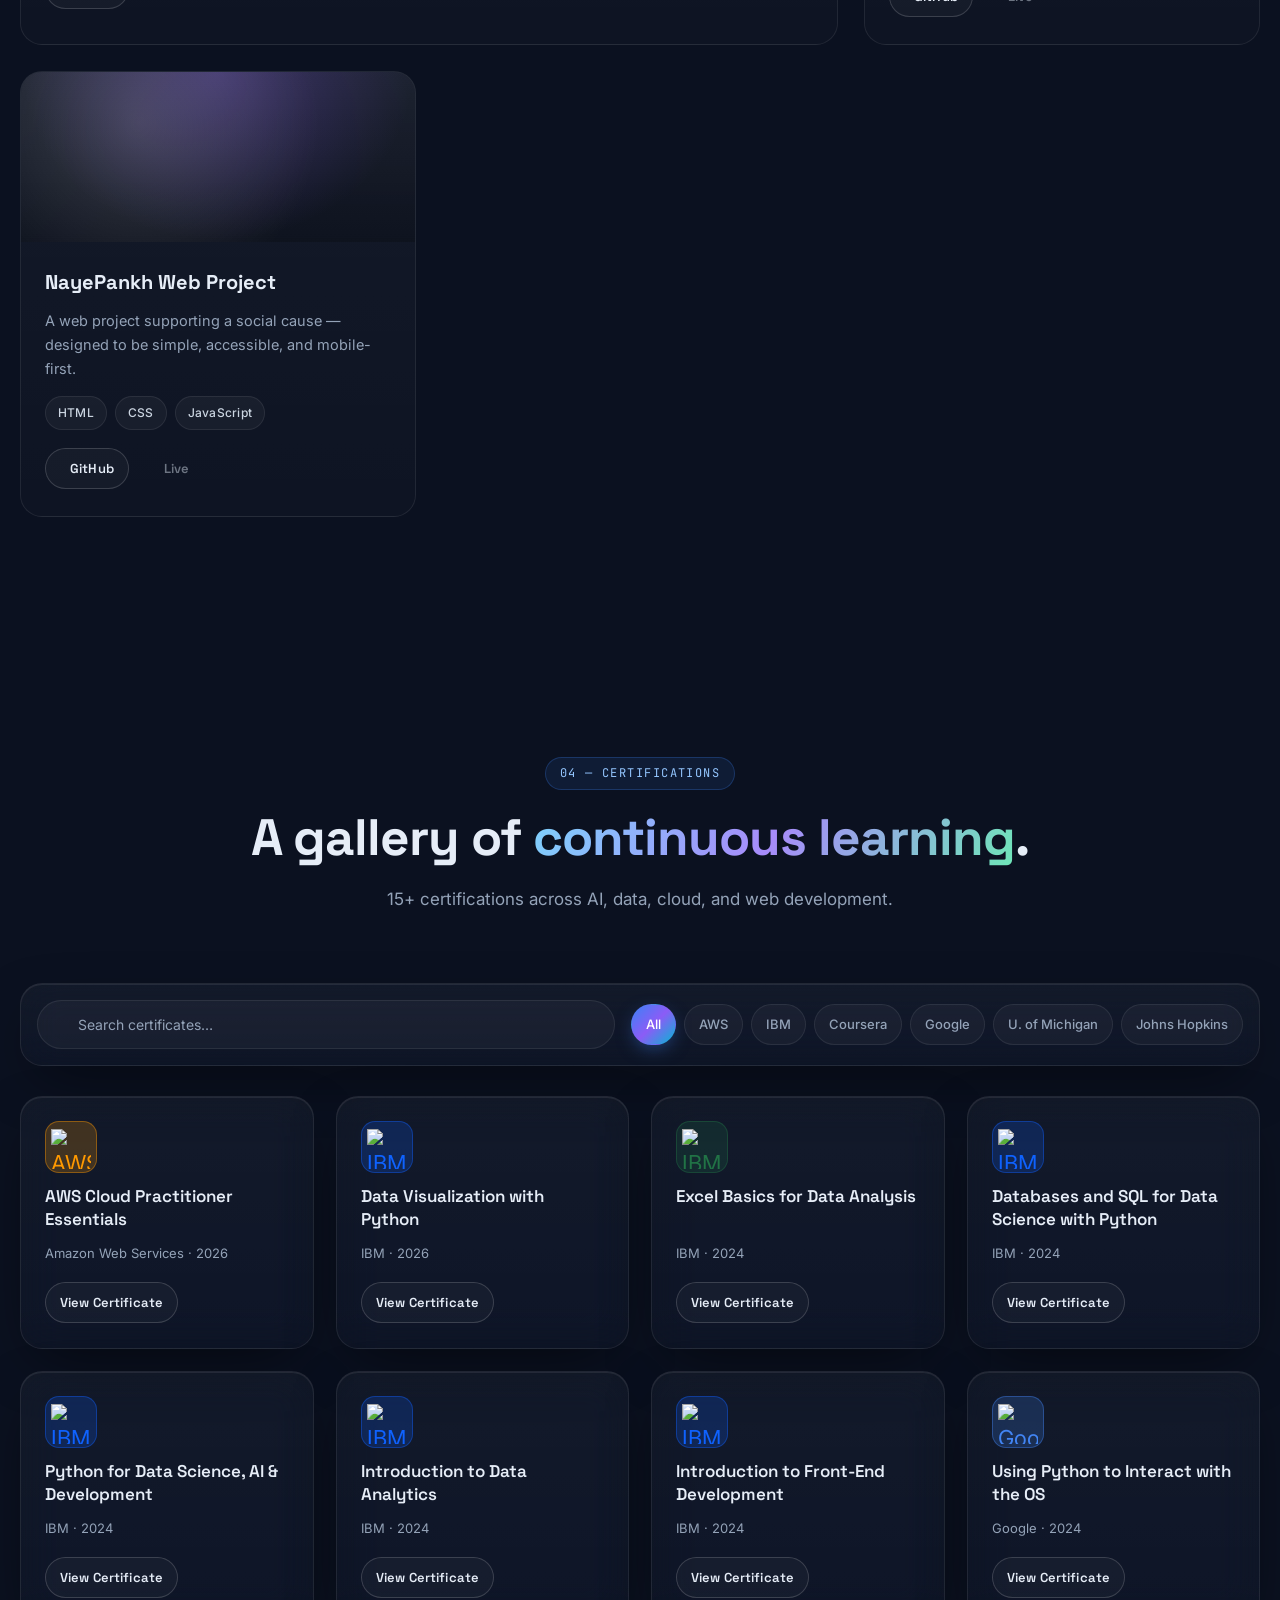
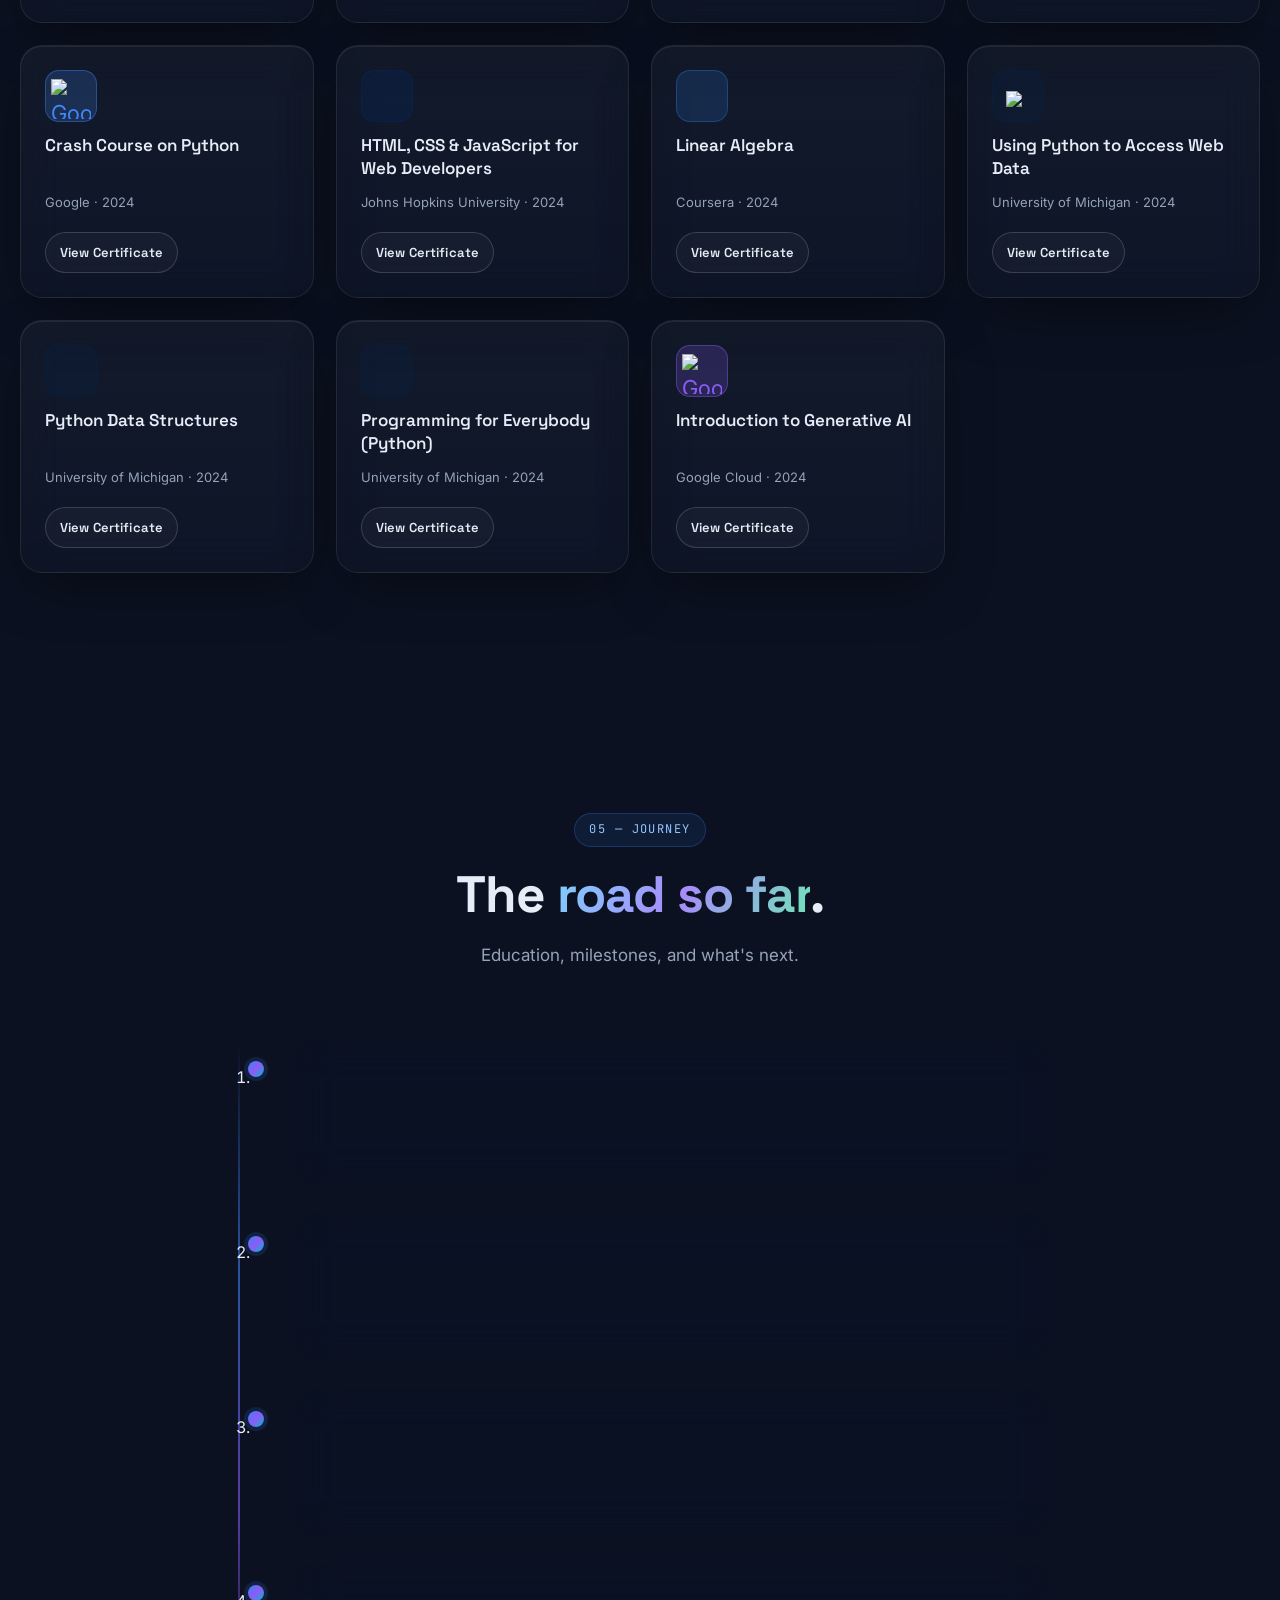
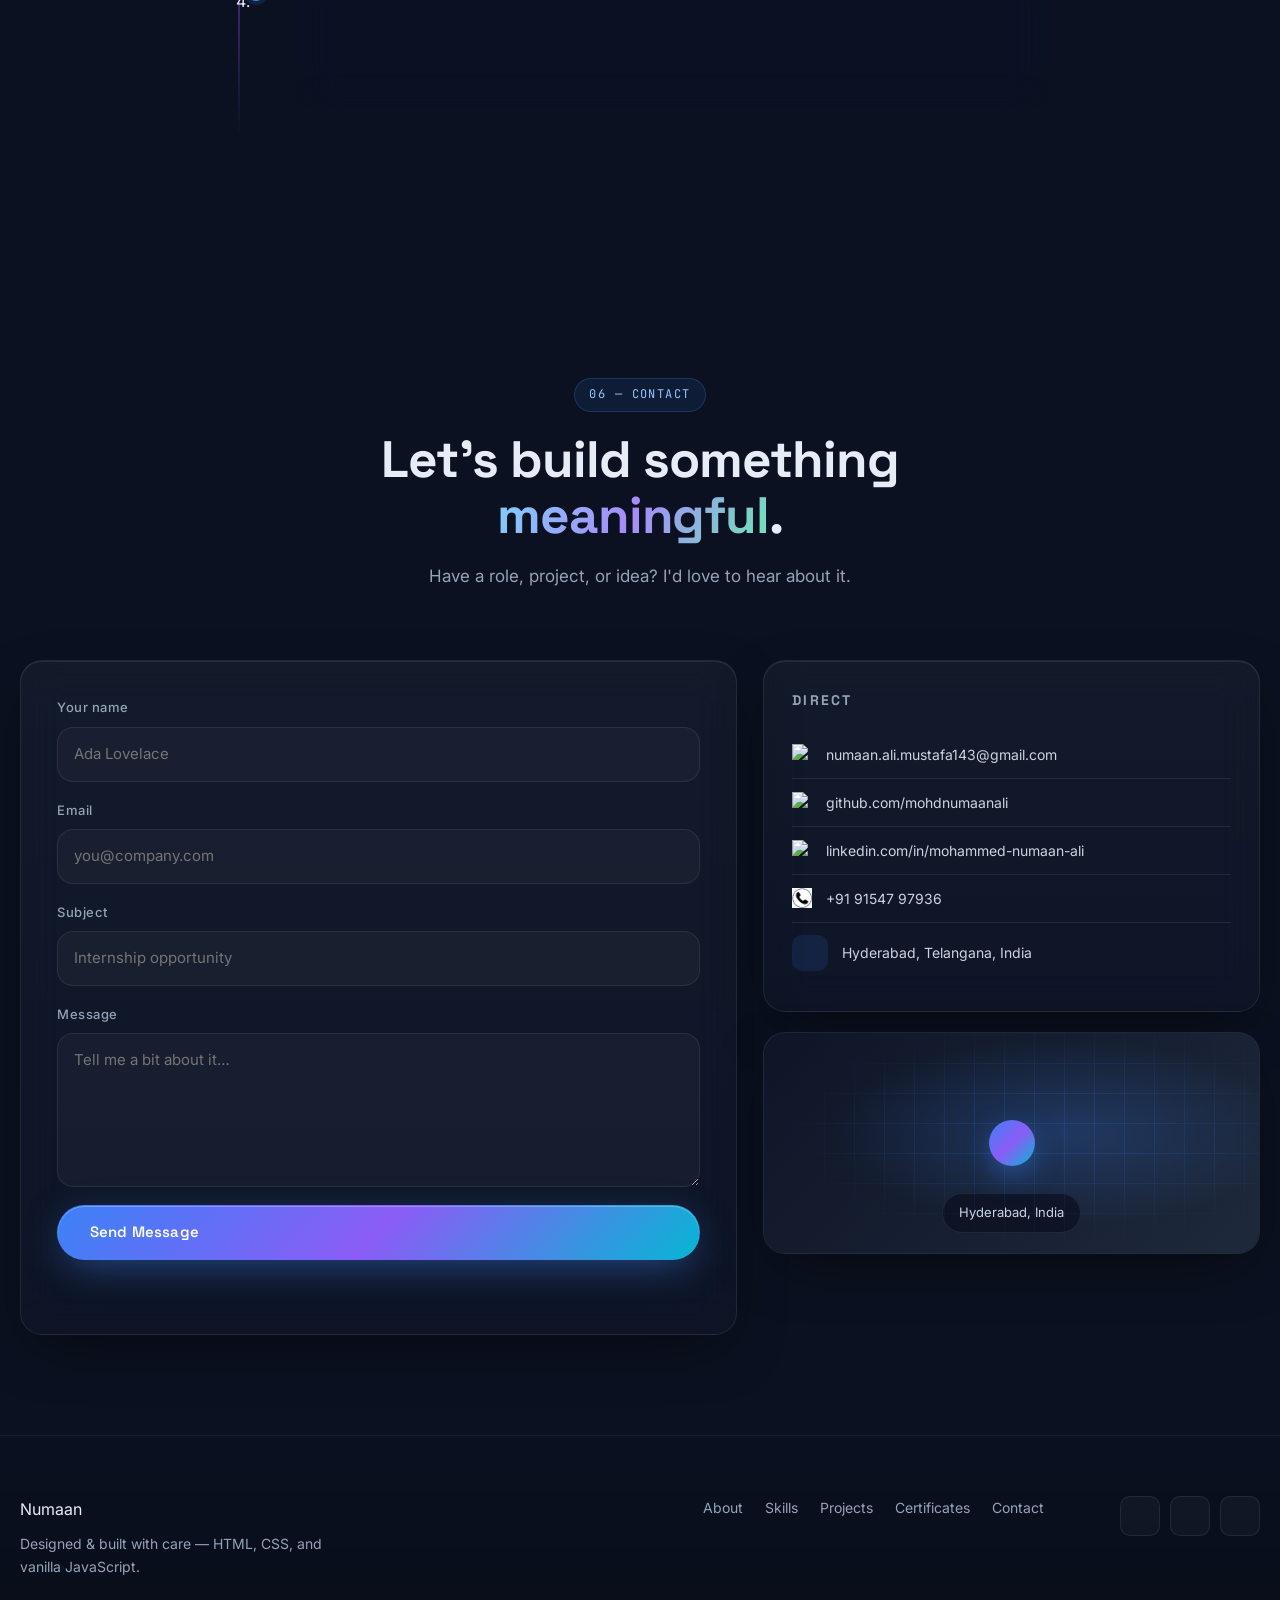
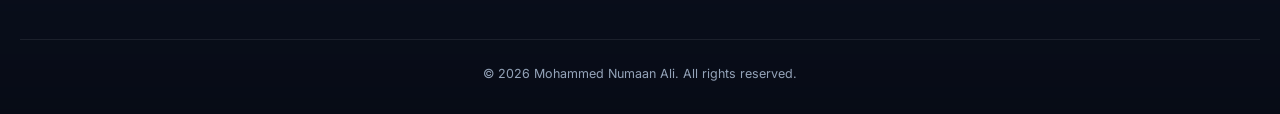
==== commit 8353f5b1: "portfilo changes" ====
--- a/portfilo.html
+++ b/portfilo.html
@@ -388,21 +388,40 @@
             </div>
           </div>
 
-          <!-- Soft skills -->
-          <div class="glass skills__group reveal">
-            <div class="skills__head">
-              <i class="lucide lucide-sparkles"></i>
-              <h3>Soft Skills</h3>
-            </div>
-            <div class="chips">
-              <span class="pill">Leadership</span>
-              <span class="pill">Communication</span>
-              <span class="pill">Problem Solving</span>
-              <span class="pill">Team Work</span>
-              <span class="pill">Quick Learning</span>
-              <span class="pill">Critical Thinking</span>
-            </div>
-          </div>
+<!-- Soft skills -->
+<div class="glass skills__group reveal">
+  <div class="skills__head">
+    <i class="lucide lucide-sparkles"></i>
+    <h3>Soft Skills</h3>
+  </div>
+  <div class="chips">
+    <div class="skill-item">
+      <img src="leadership.webp" alt="Leadership" width="48" height="48">
+      <span>Leadership</span>
+    </div>
+    <div class="skill-item">
+      <img src="assets/communication-icon.png" alt="Communication" width="48" height="48">
+      <span>Communication</span>
+    </div>
+    <div class="skill-item">
+      <img src="assets/problem-solving-icon.png" alt="Problem Solving" width="48" height="48">
+      <span>Problem Solving</span>
+    </div>
+    <div class="skill-item">
+      <img src="assets/teamwork-icon.png" alt="Team Work" width="48" height="48">
+      <span>Team Work</span>
+    </div>
+    <div class="skill-item">
+      <img src="assets/quick-learning-icon.png" alt="Quick Learning" width="48" height="48">
+      <span>Quick Learning</span>
+    </div>
+    <div class="skill-item">
+      <img src="assets/critical-thinking-icon.png" alt="Critical Thinking" width="48" height="48">
+      <span>Critical Thinking</span>
+    </div>
+  </div>
+</div>
+
 
           <!-- Languages -->
           <div class="glass skills__group reveal">
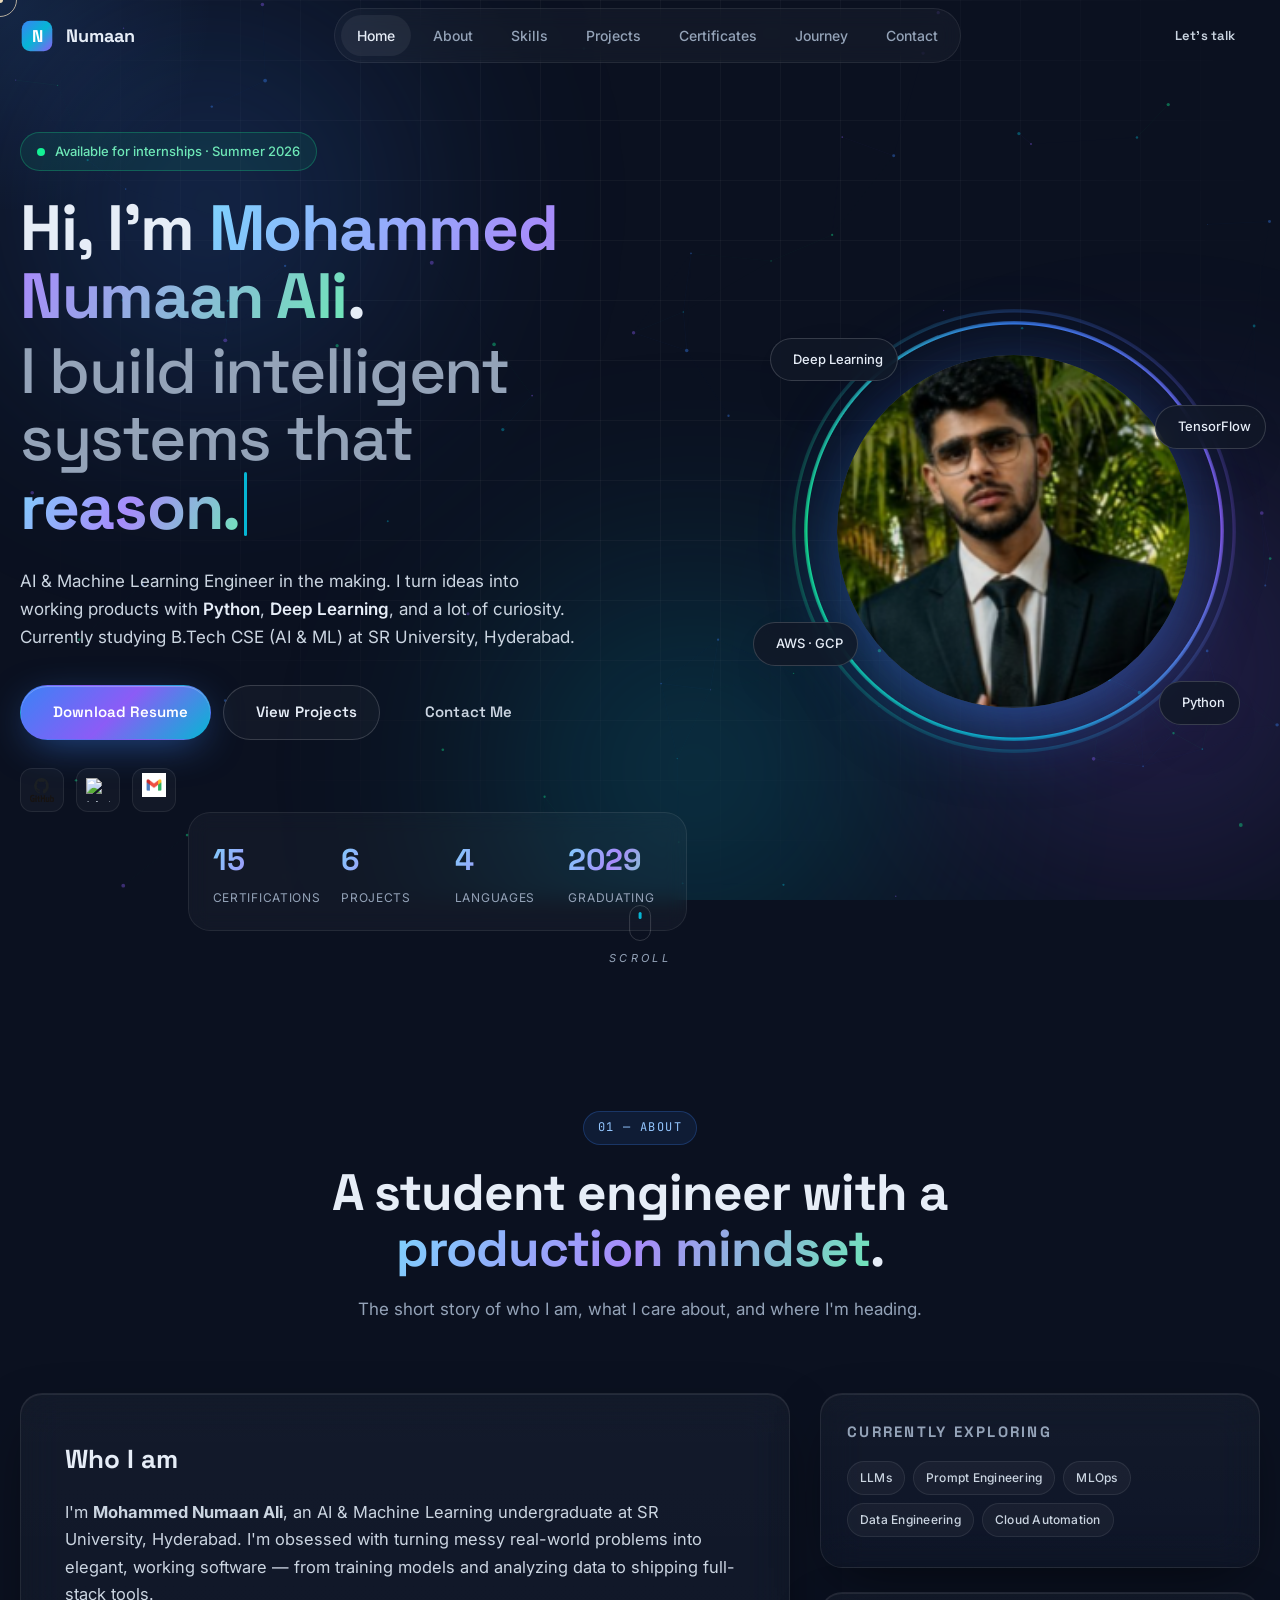
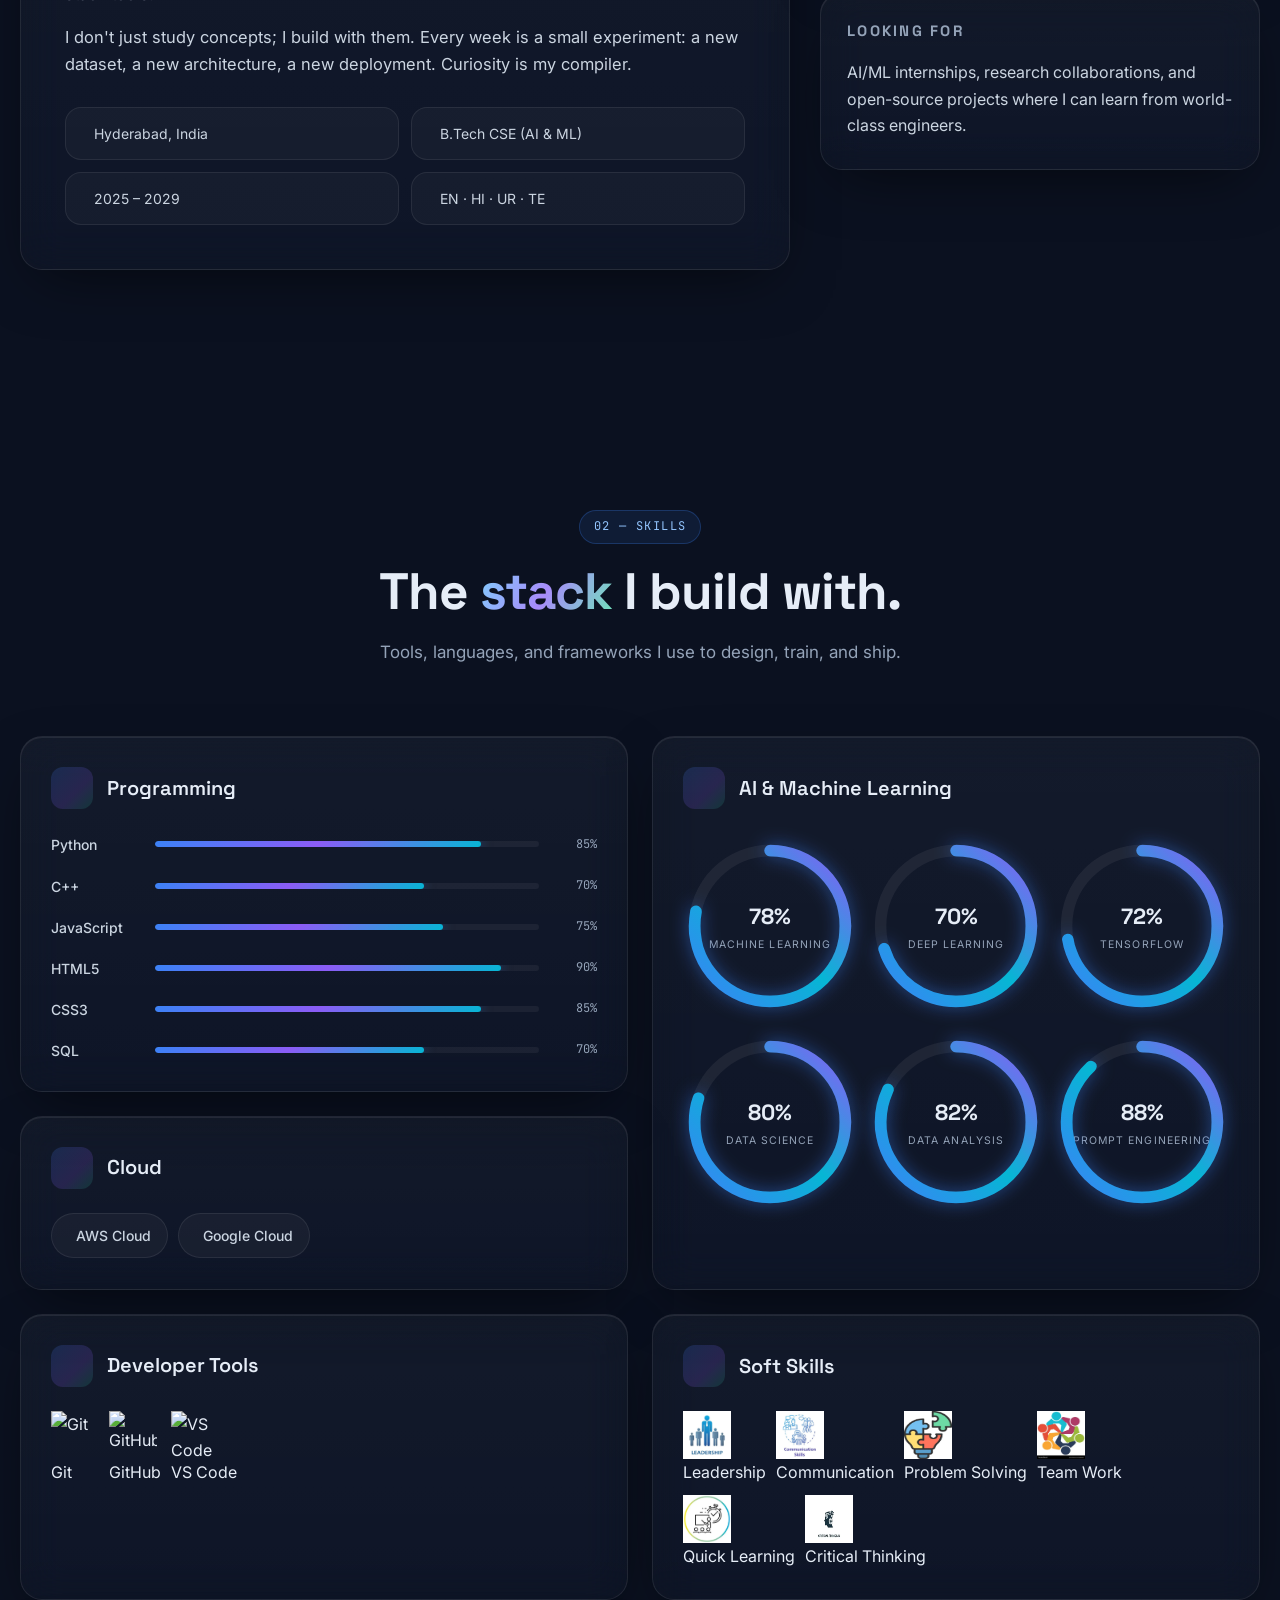
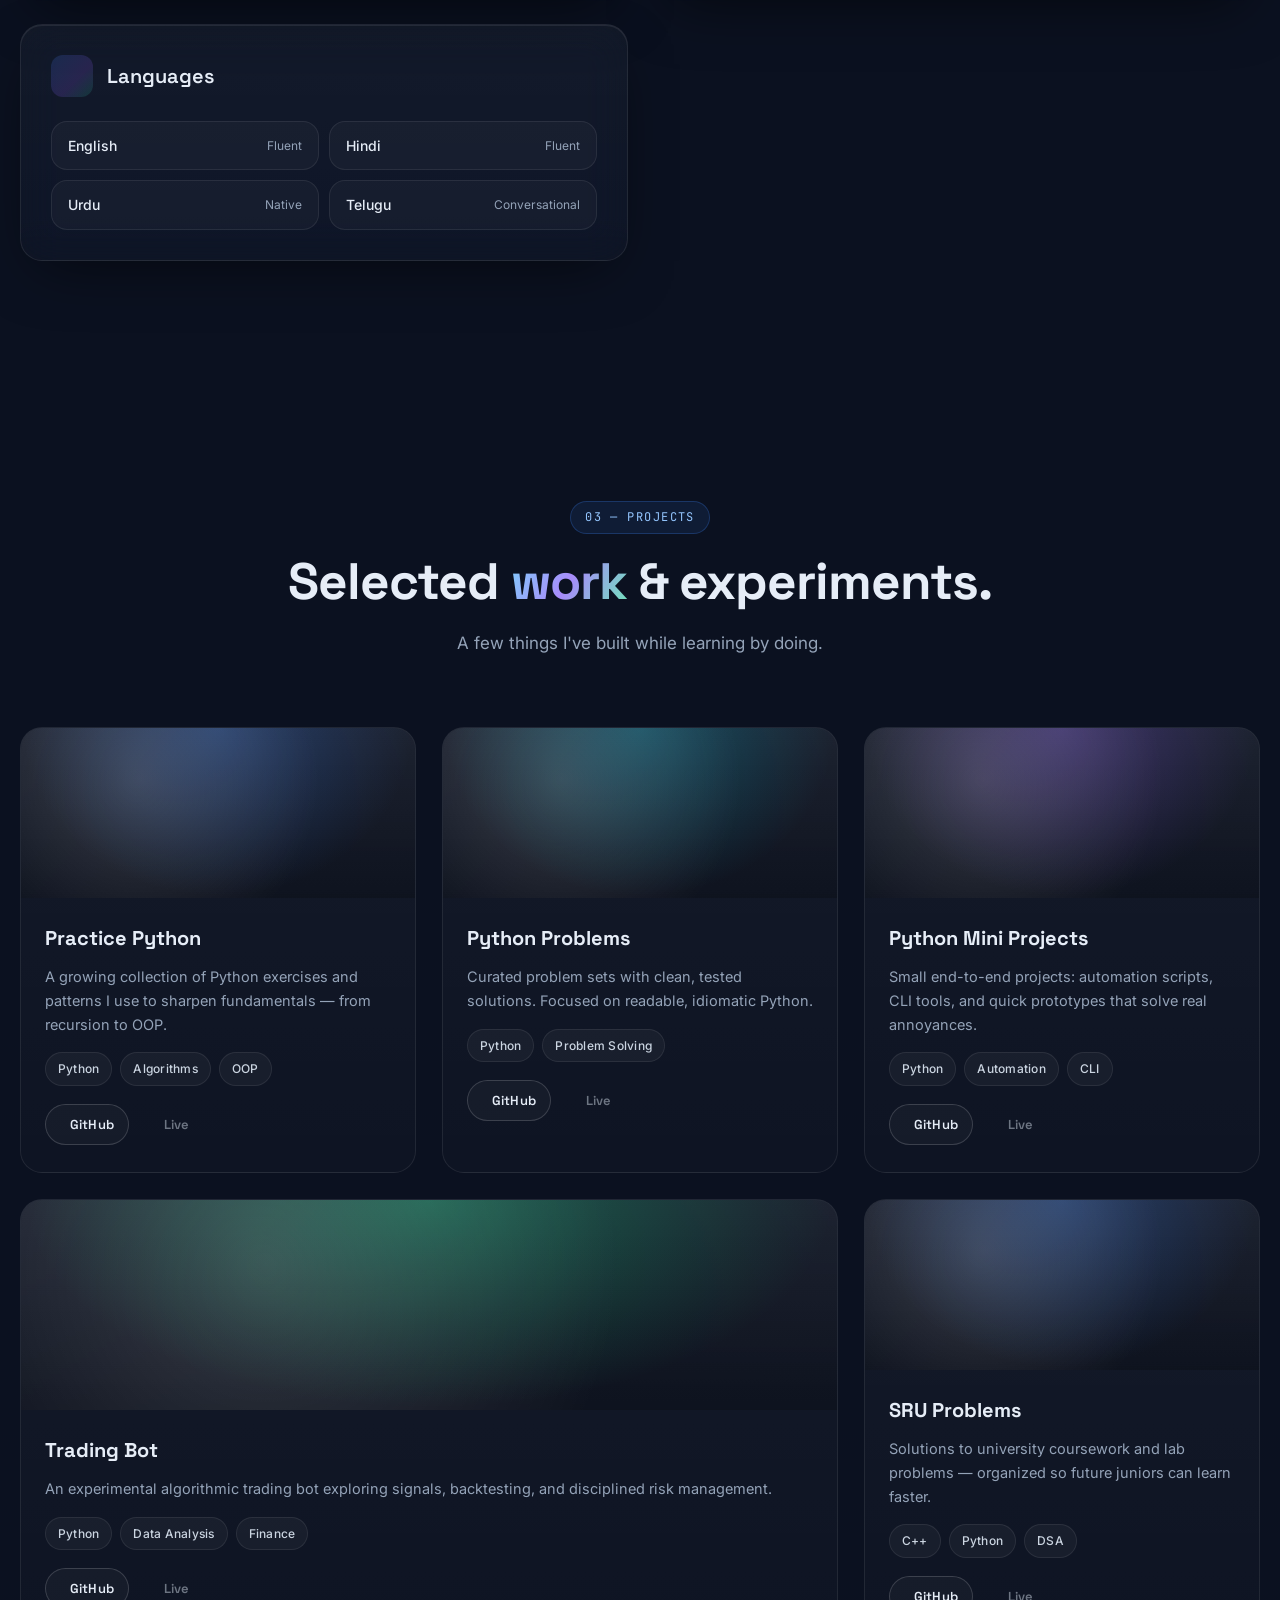
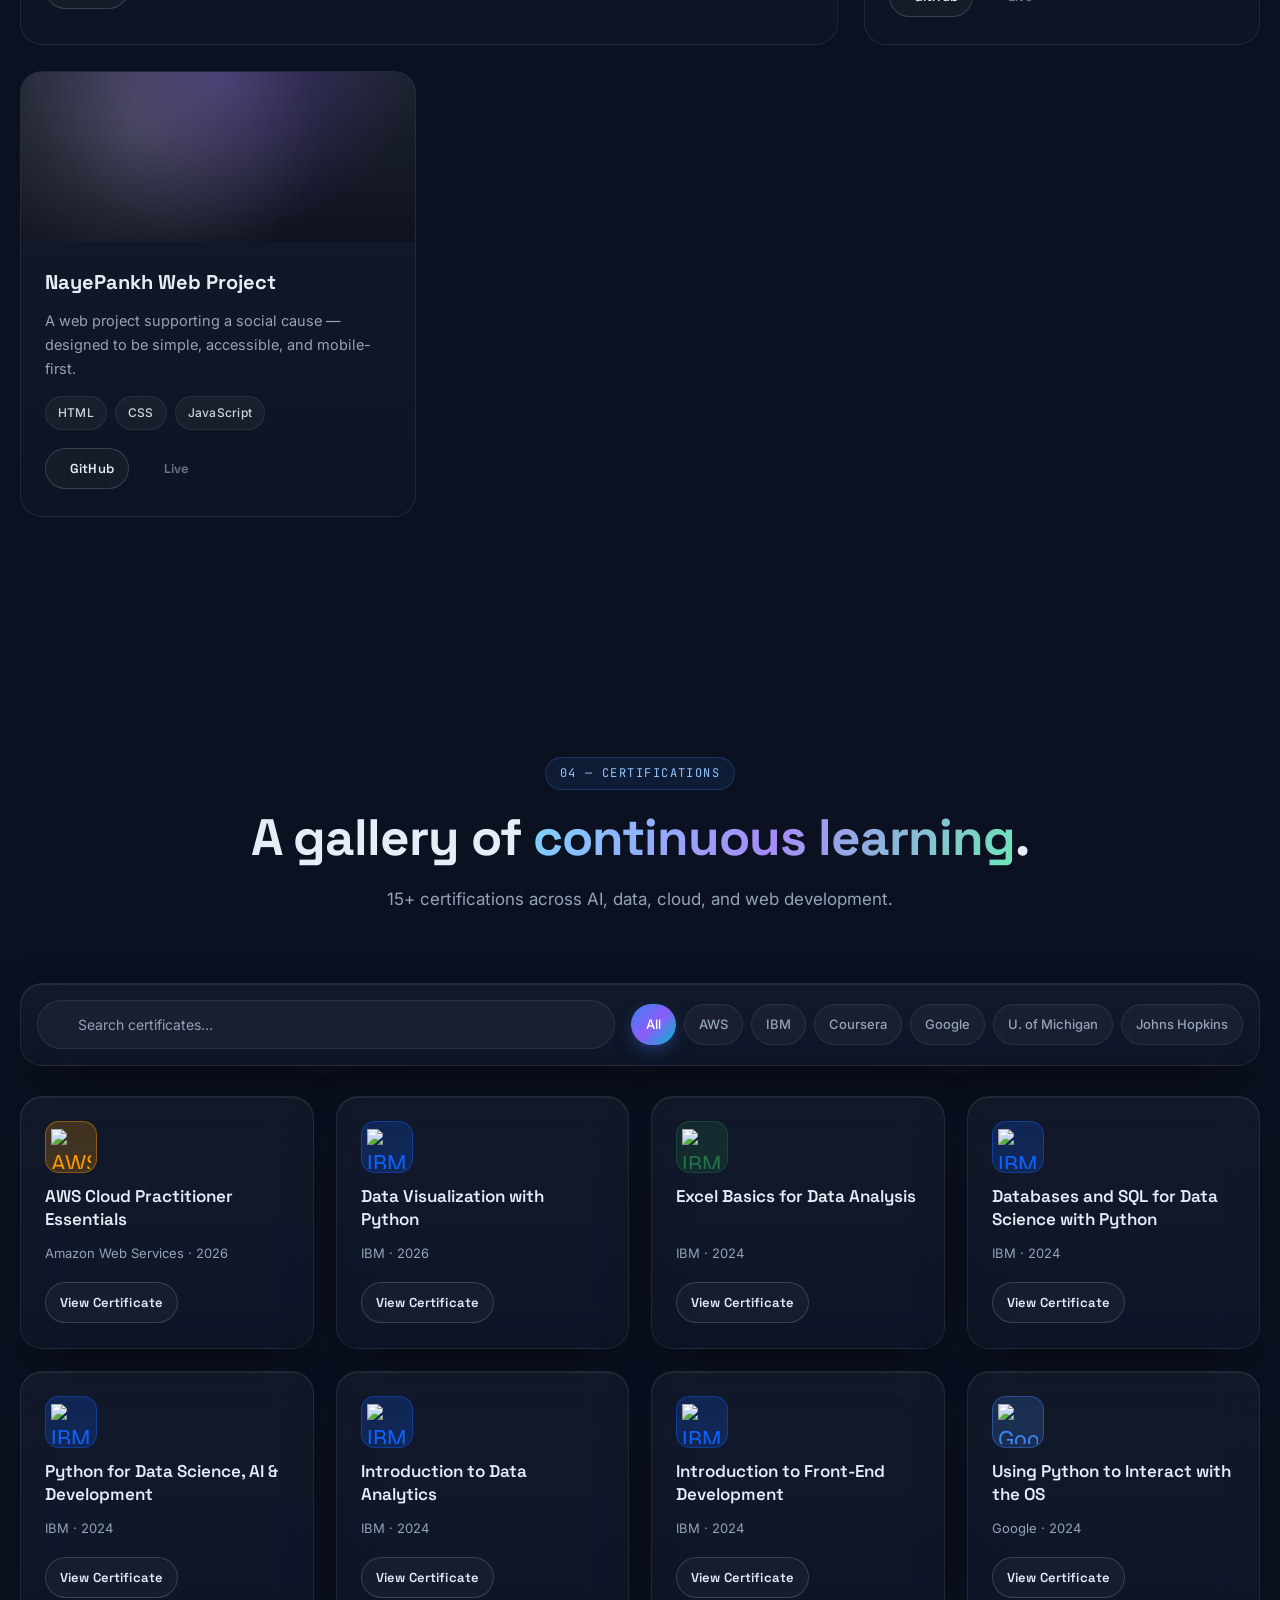
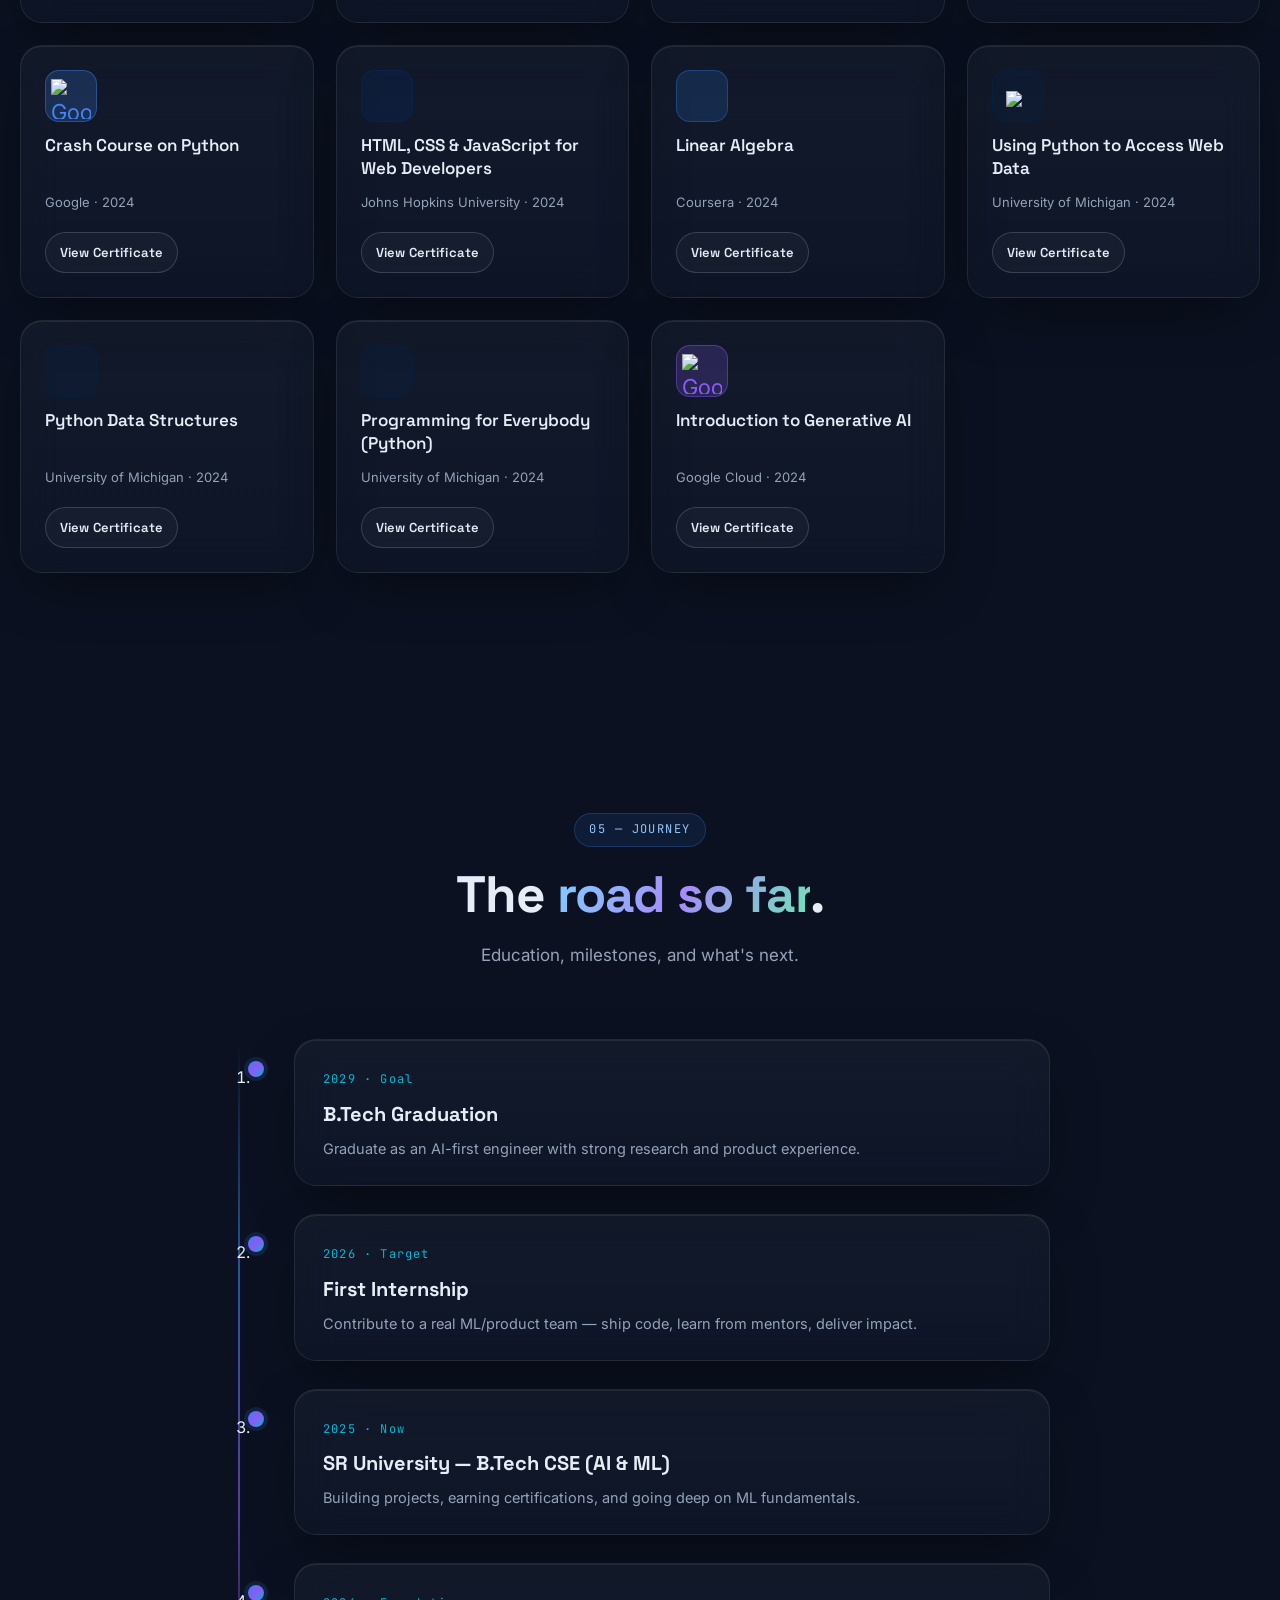
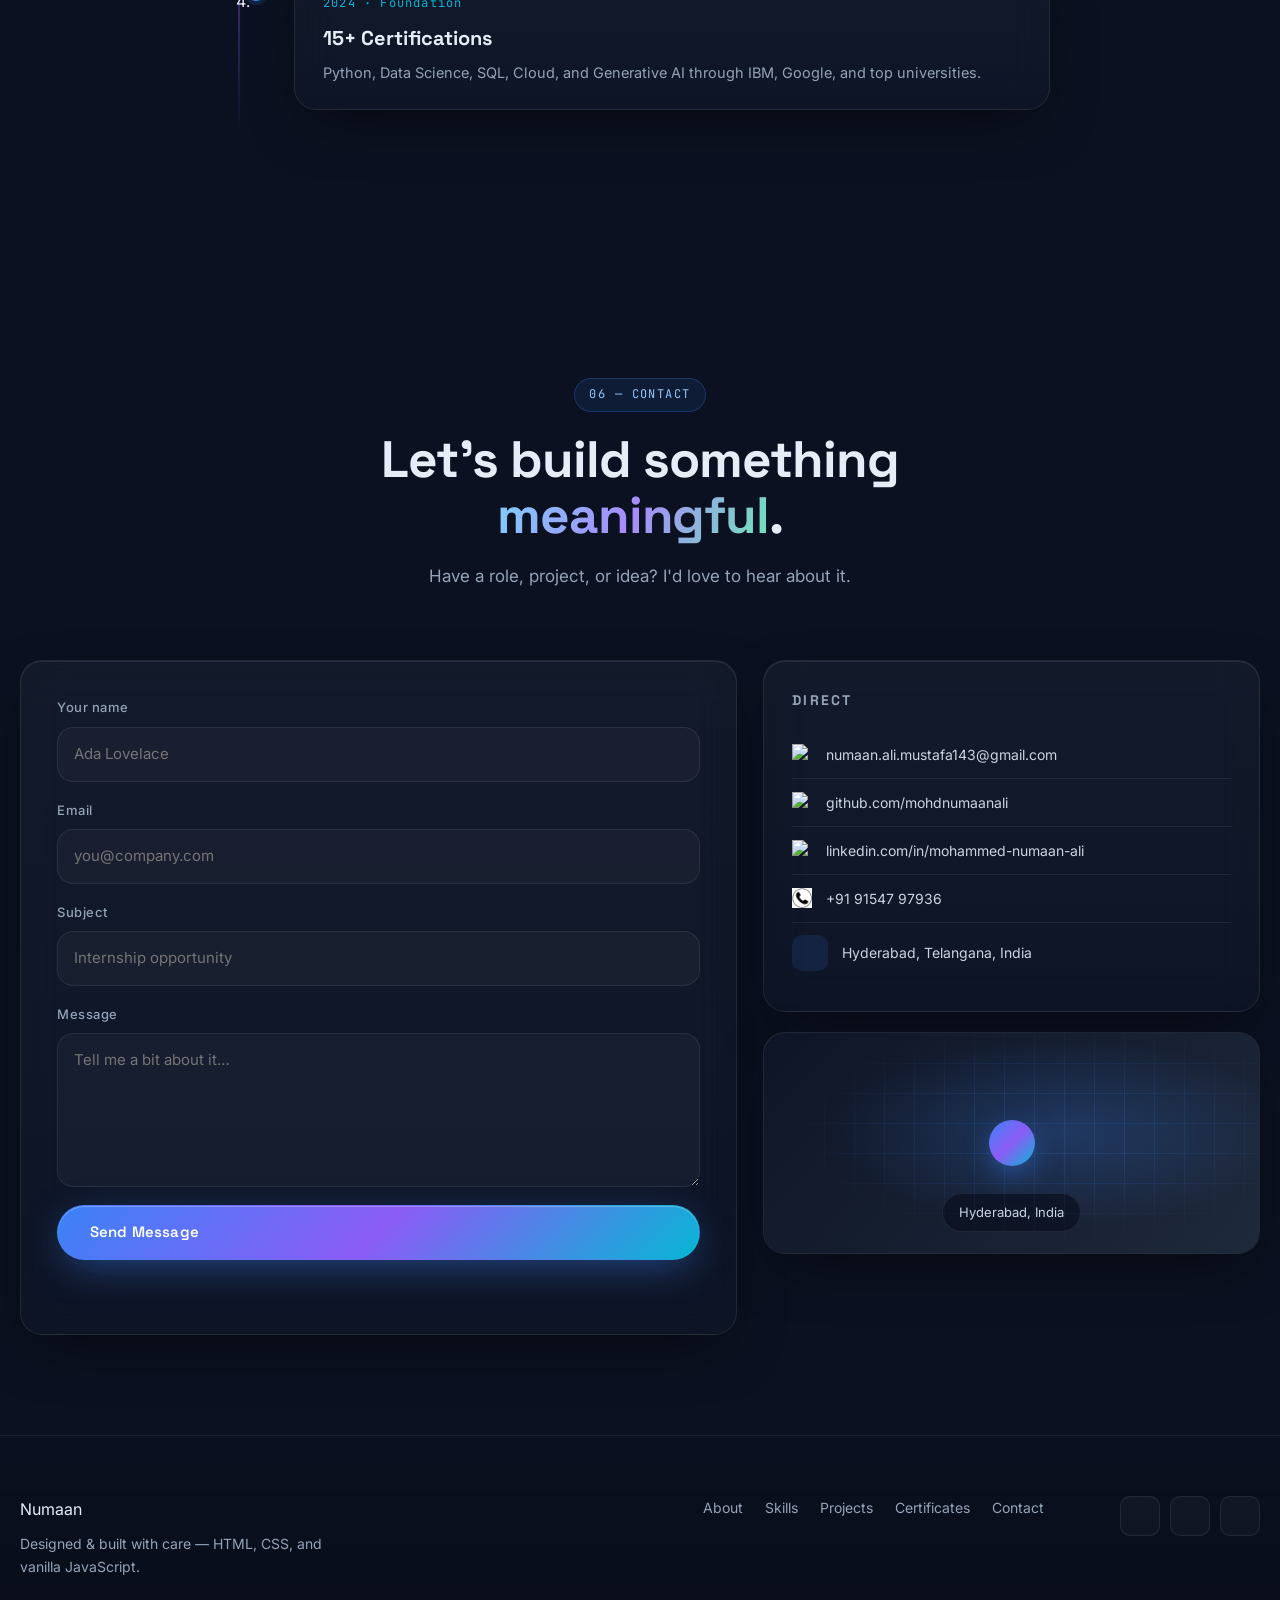
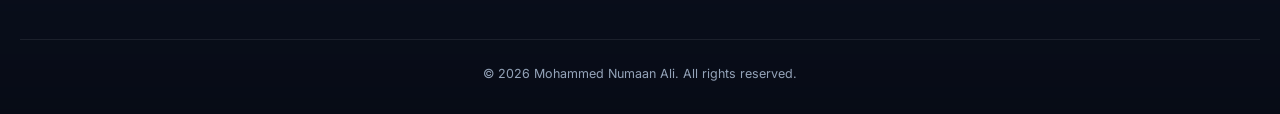
==== commit 587ff65f: "portfolio changes" ====
--- a/portfilo.html
+++ b/portfilo.html
@@ -374,7 +374,6 @@
               <span class="pill"><i class="lucide lucide-cloud"></i>Google Cloud</span>
             </div>
           </div>
-
           <!-- Tools -->
           <div class="glass skills__group reveal">
             <div class="skills__head">
@@ -382,45 +381,54 @@
               <h3>Developer Tools</h3>
             </div>
             <div class="chips">
-              <span class="pill"><i class="lucide lucide-git-branch"></i>Git</span>
-              <span class="pill"><i class="lucide lucide-github"></i>GitHub</span>
-              <span class="pill"><i class="lucide lucide-code-2"></i>VS Code</span>
+              <div class="tool-item">
+                <img src="assets/git-logo.png" alt="Git" width="48" height="48">
+                <span>Git</span>
+              </div>
+              <div class="tool-item">
+                <img src="assets/github-logo.png" alt="GitHub" width="48" height="48">
+                <span>GitHub</span>
+              </div>
+              <div class="tool-item">
+                <img src="assets/vscode-logo.png" alt="VS Code" width="48" height="48">
+                <span>VS Code</span>
+              </div>
             </div>
           </div>
 
-<!-- Soft skills -->
-<div class="glass skills__group reveal">
-  <div class="skills__head">
-    <i class="lucide lucide-sparkles"></i>
-    <h3>Soft Skills</h3>
-  </div>
-  <div class="chips">
-    <div class="skill-item">
-      <img src="leadership.webp" alt="Leadership" width="48" height="48">
-      <span>Leadership</span>
-    </div>
-    <div class="skill-item">
-      <img src="assets/communication-icon.png" alt="Communication" width="48" height="48">
-      <span>Communication</span>
-    </div>
-    <div class="skill-item">
-      <img src="assets/problem-solving-icon.png" alt="Problem Solving" width="48" height="48">
-      <span>Problem Solving</span>
-    </div>
-    <div class="skill-item">
-      <img src="assets/teamwork-icon.png" alt="Team Work" width="48" height="48">
-      <span>Team Work</span>
-    </div>
-    <div class="skill-item">
-      <img src="assets/quick-learning-icon.png" alt="Quick Learning" width="48" height="48">
-      <span>Quick Learning</span>
-    </div>
-    <div class="skill-item">
-      <img src="assets/critical-thinking-icon.png" alt="Critical Thinking" width="48" height="48">
-      <span>Critical Thinking</span>
-    </div>
-  </div>
-</div>
+          <!-- Soft skills -->
+          <div class="glass skills__group reveal">
+            <div class="skills__head">
+              <i class="lucide lucide-sparkles"></i>
+              <h3>Soft Skills</h3>
+            </div>
+            <div class="chips">
+              <div class="skill-item">
+                <img src="leadership.webp" alt="Leadership" width="48" height="48">
+                <span>Leadership</span>
+              </div>
+              <div class="skill-item">
+                <img src="communication.webp" alt="Communication" width="48" height="48">
+                <span>Communication</span>
+              </div>
+              <div class="skill-item">
+                <img src="problemsolving.webp" alt="Problem Solving" width="48" height="48">
+                <span>Problem Solving</span>
+              </div>
+              <div class="skill-item">
+                <img src="team work.webp" alt="Team Work" width="48" height="48">
+                <span>Team Work</span>
+              </div>
+              <div class="skill-item">
+                <img src="quicklearner.webp" alt="Quick Learning" width="48" height="48">
+                <span>Quick Learning</span>
+              </div>
+              <div class="skill-item">
+                <img src="criticalthinking.webp" alt="Critical Thinking" width="48" height="48">
+                <span>Critical Thinking</span>
+              </div>
+            </div>
+          </div>
 
 
           <!-- Languages -->
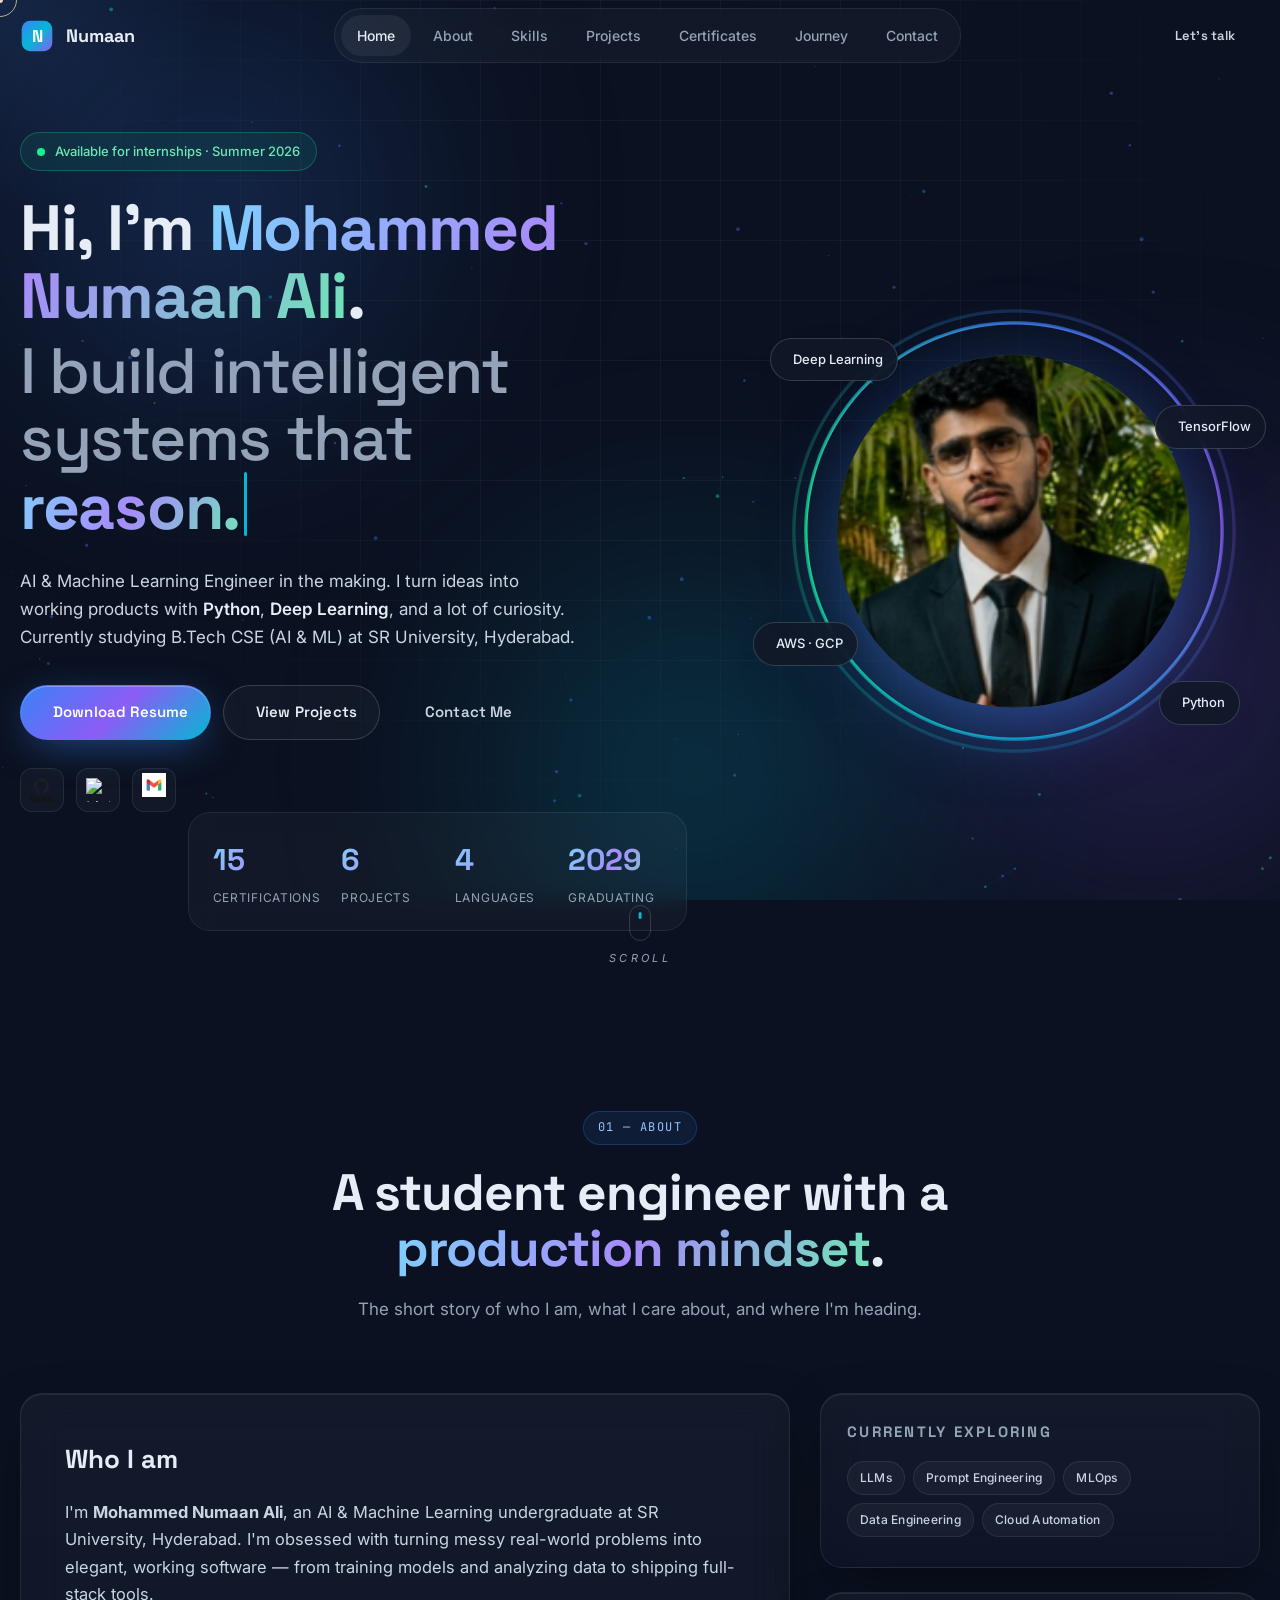
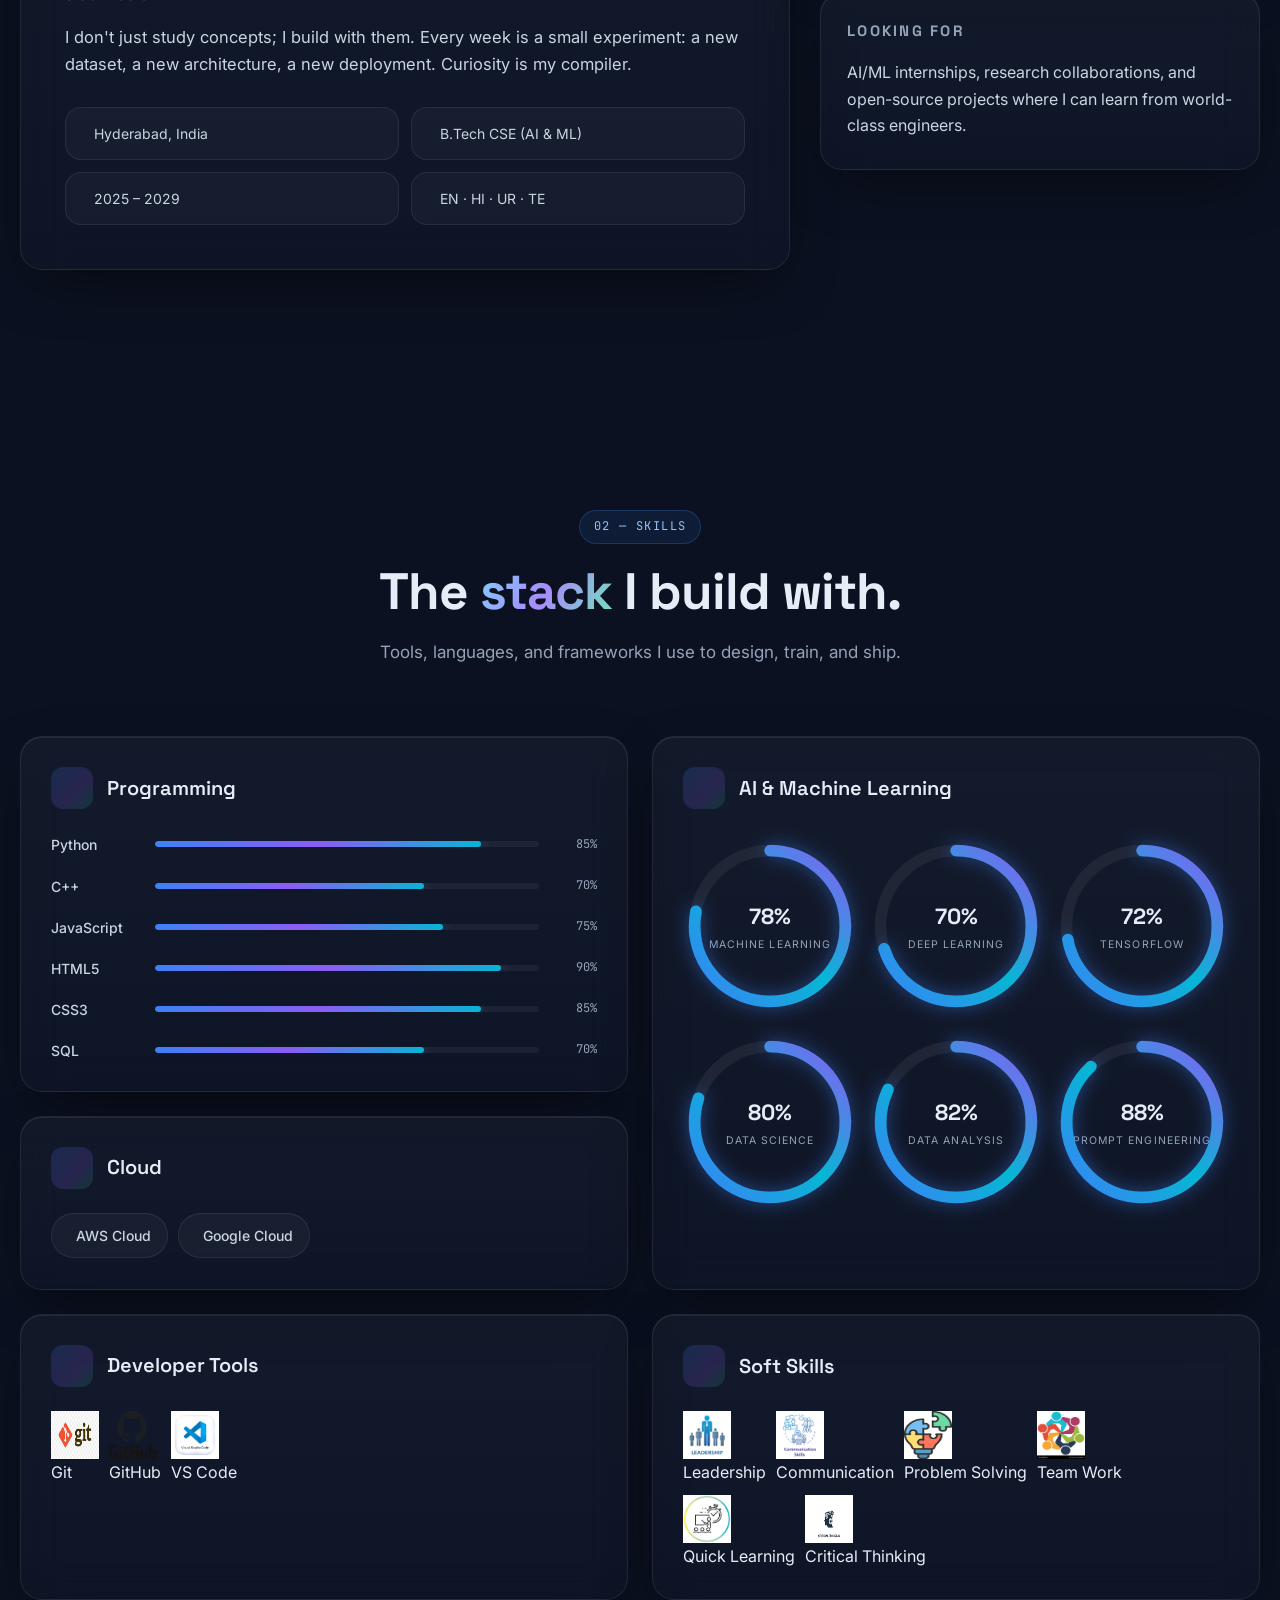
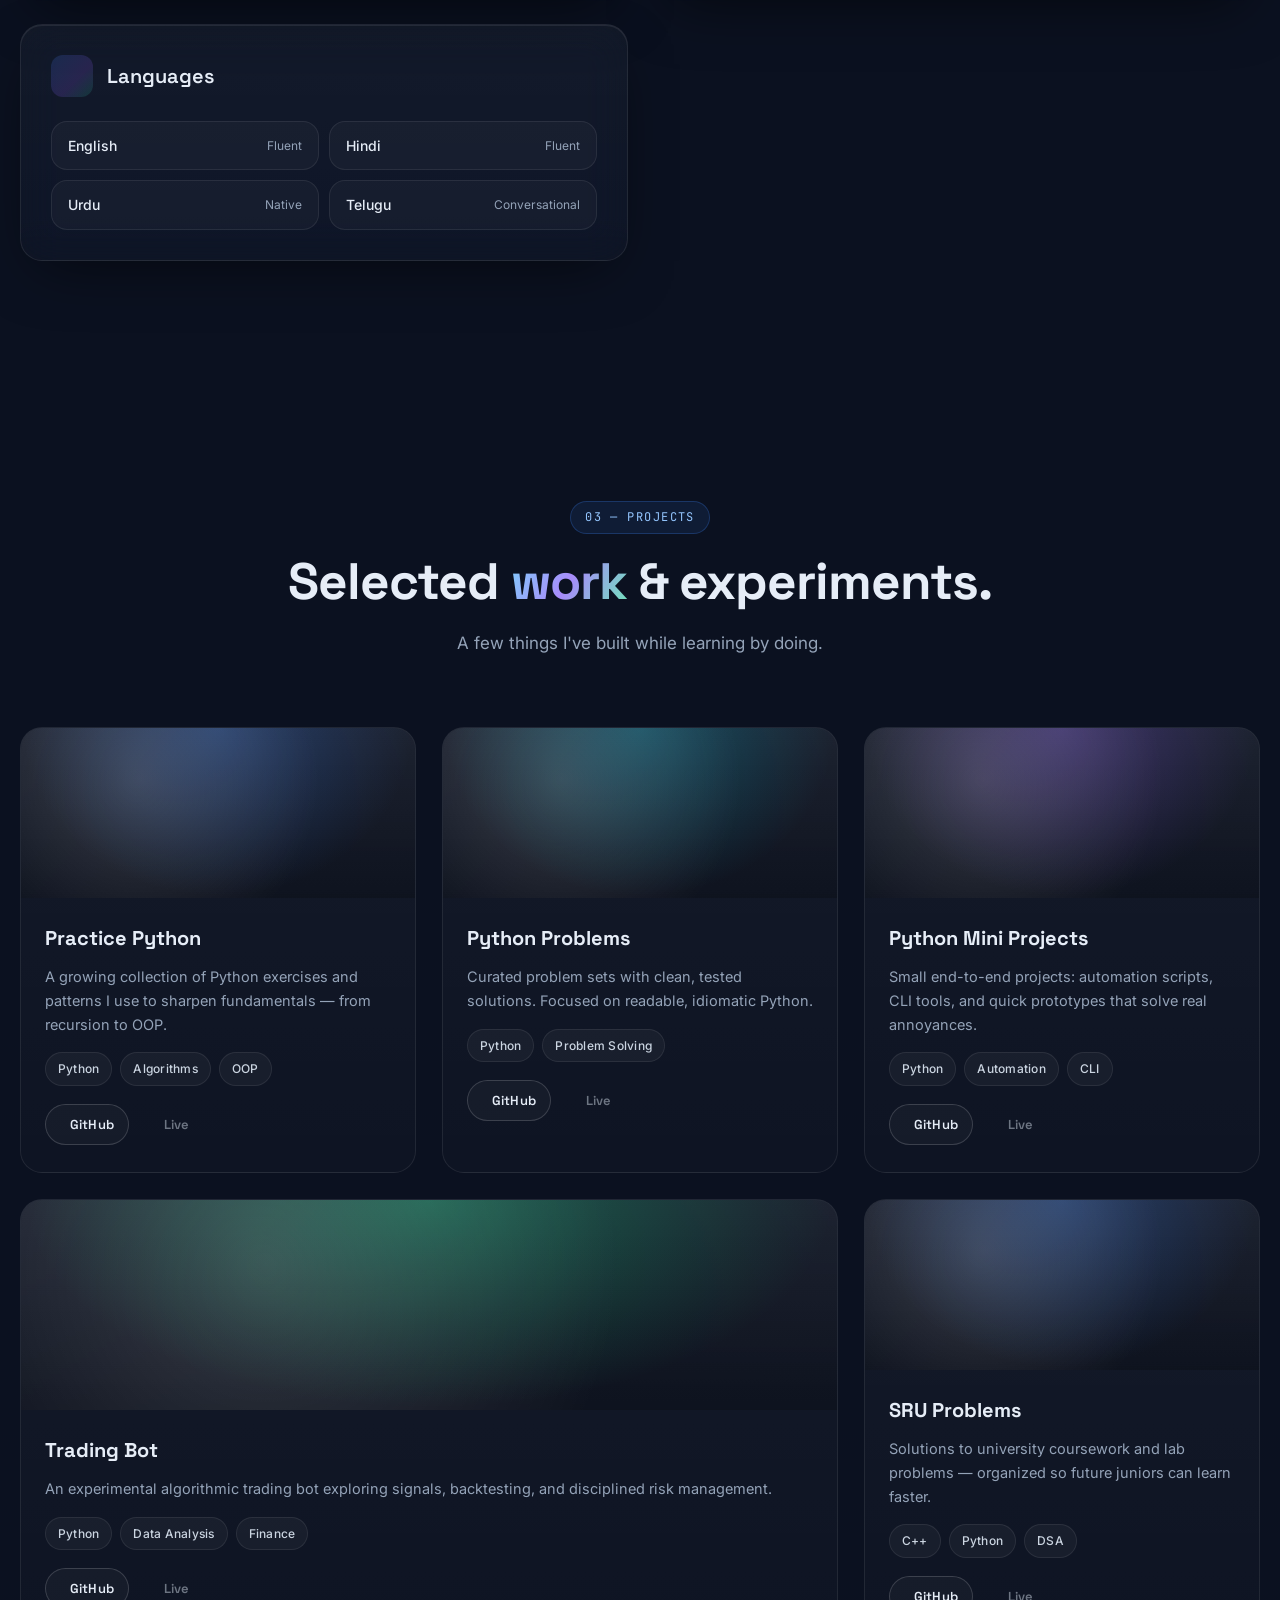
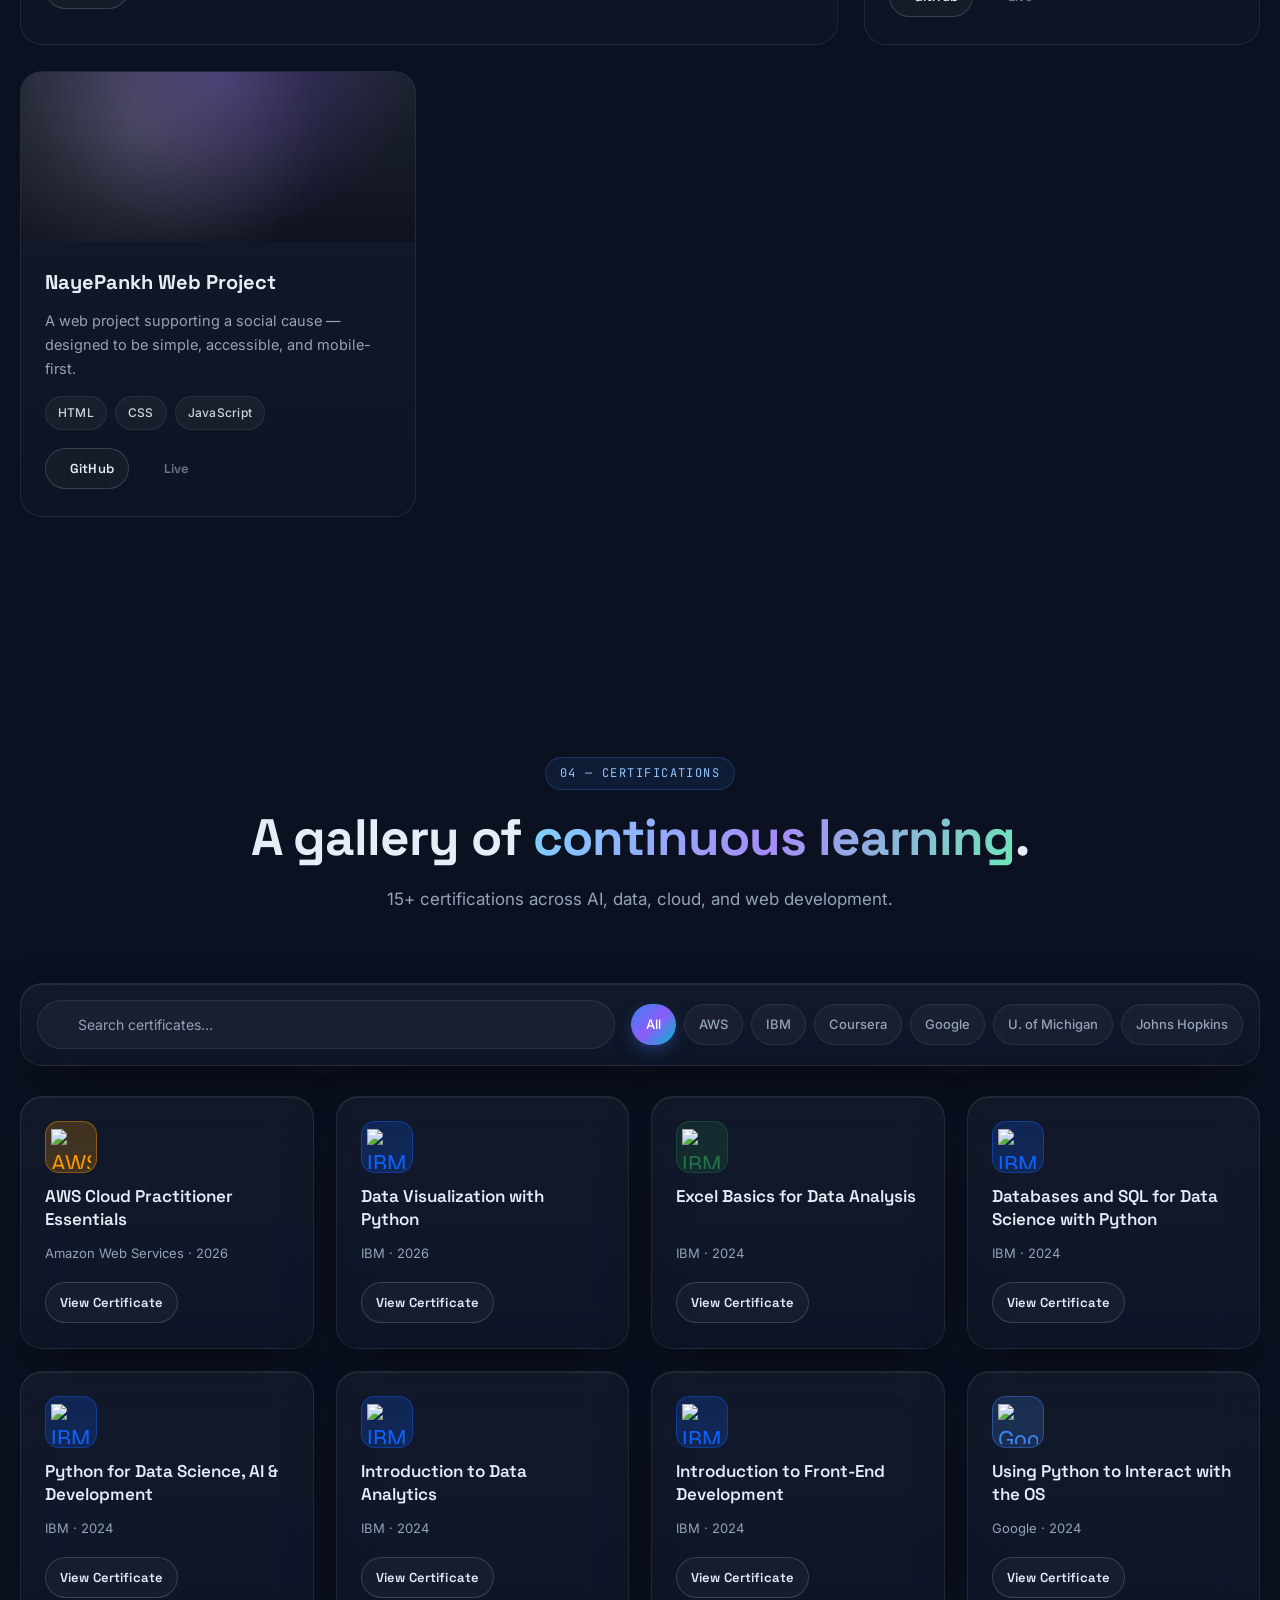
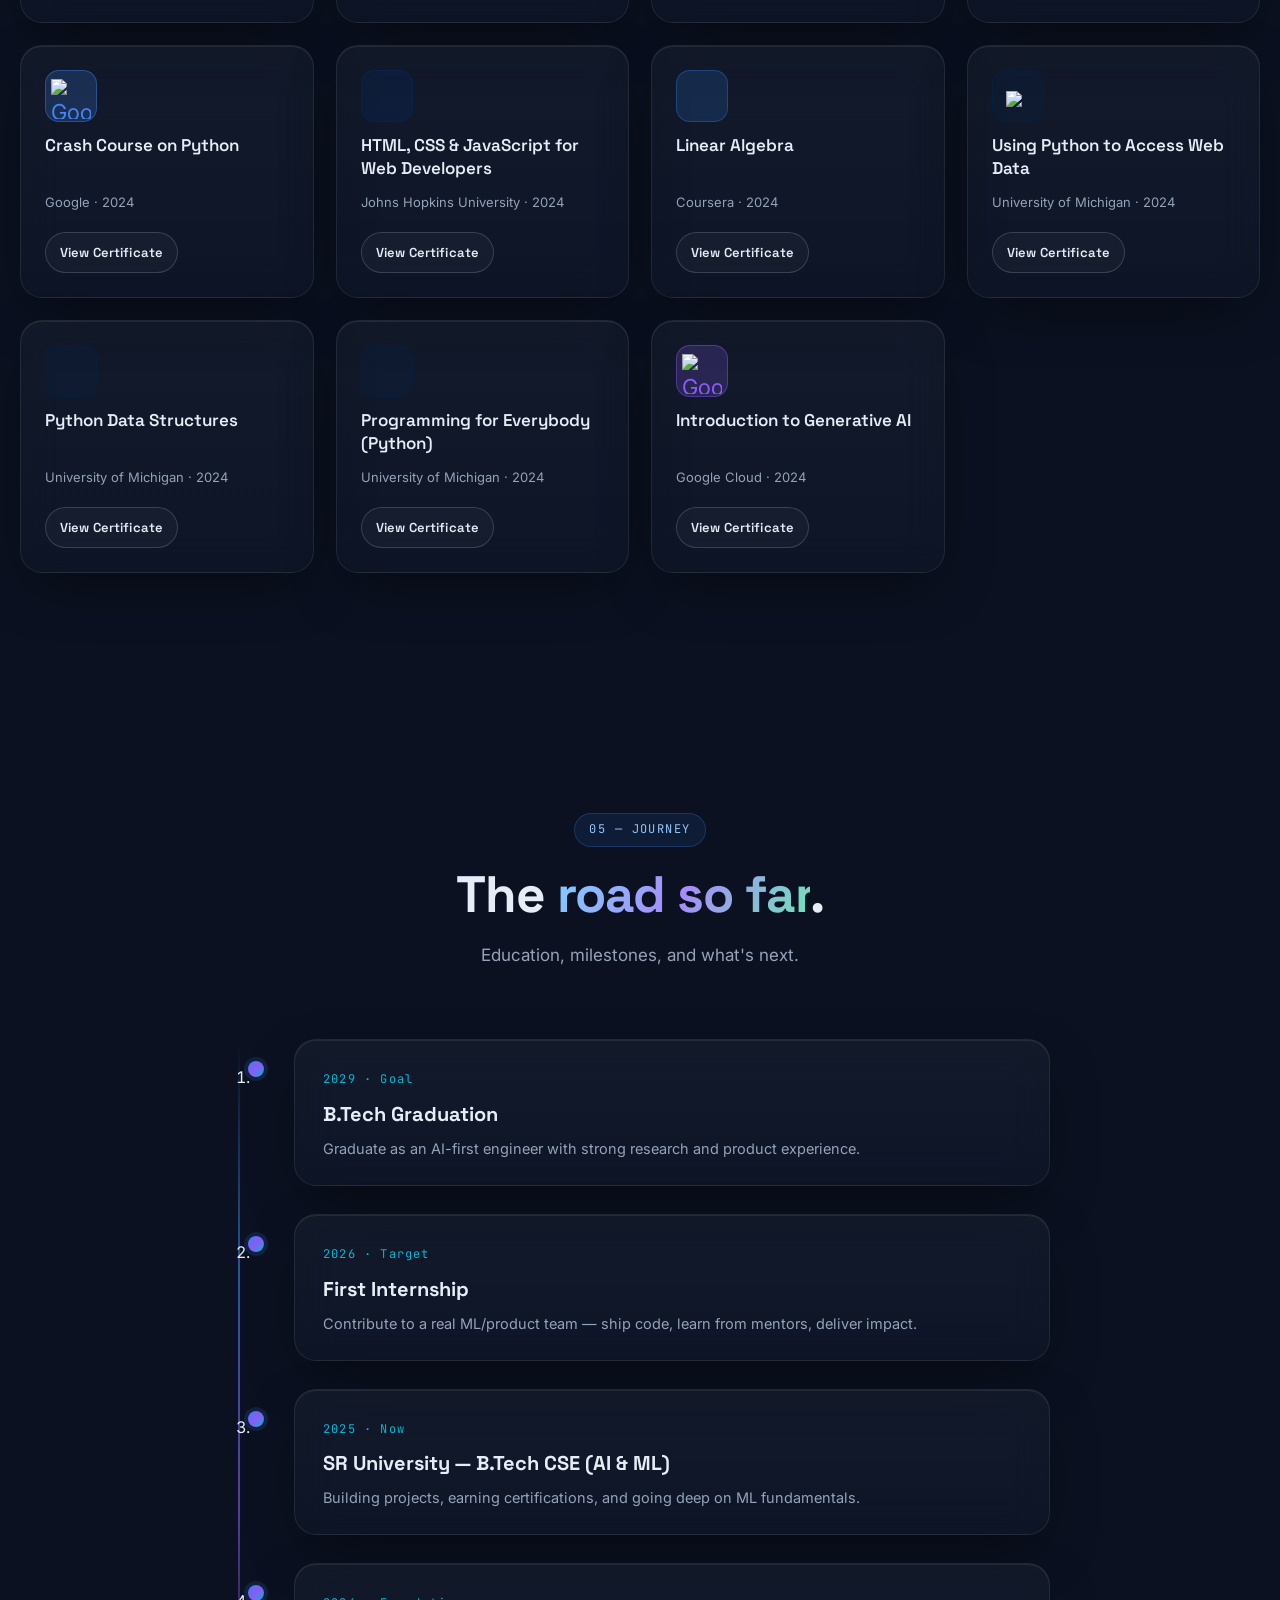
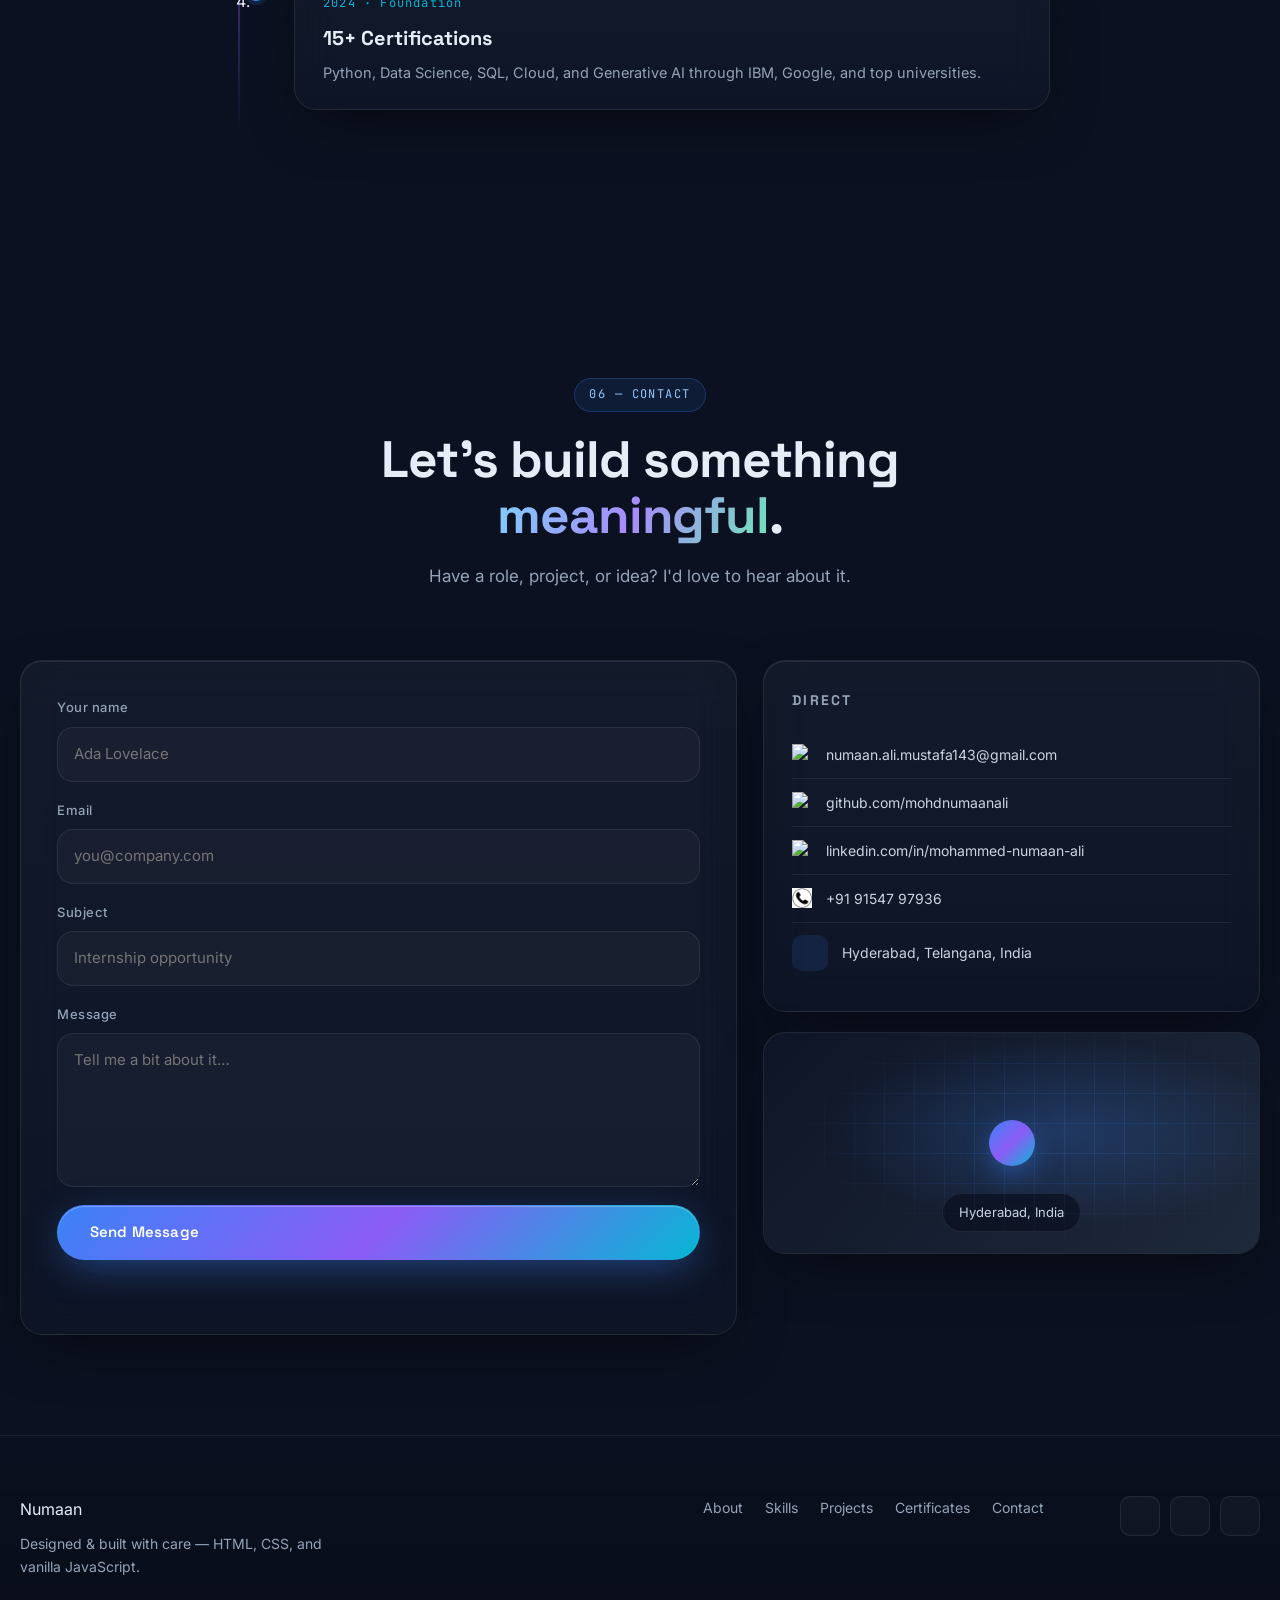
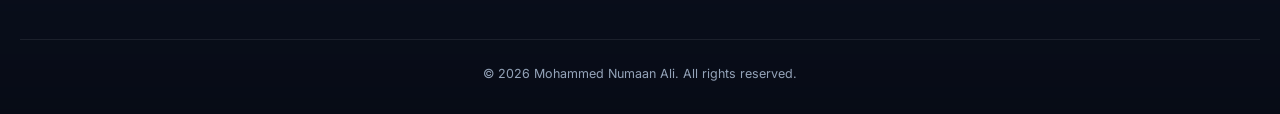
==== commit 1daf51e6: "portfolio changes" ====
--- a/portfilo.html
+++ b/portfilo.html
@@ -382,15 +382,16 @@
             </div>
             <div class="chips">
               <div class="tool-item">
-                <img src="assets/git-logo.png" alt="Git" width="48" height="48">
+                <img src="git.webp" alt="Git" width="48" height="48">
                 <span>Git</span>
               </div>
               <div class="tool-item">
-                <img src="assets/github-logo.png" alt="GitHub" width="48" height="48">
+                <img src="github_PNG20.png" alt="GitHub" width="48" height="48">
                 <span>GitHub</span>
               </div>
+
               <div class="tool-item">
-                <img src="assets/vscode-logo.png" alt="VS Code" width="48" height="48">
+                <img src="vss.webp" alt="     VS Code" width="48" height="48">
                 <span>VS Code</span>
               </div>
             </div>
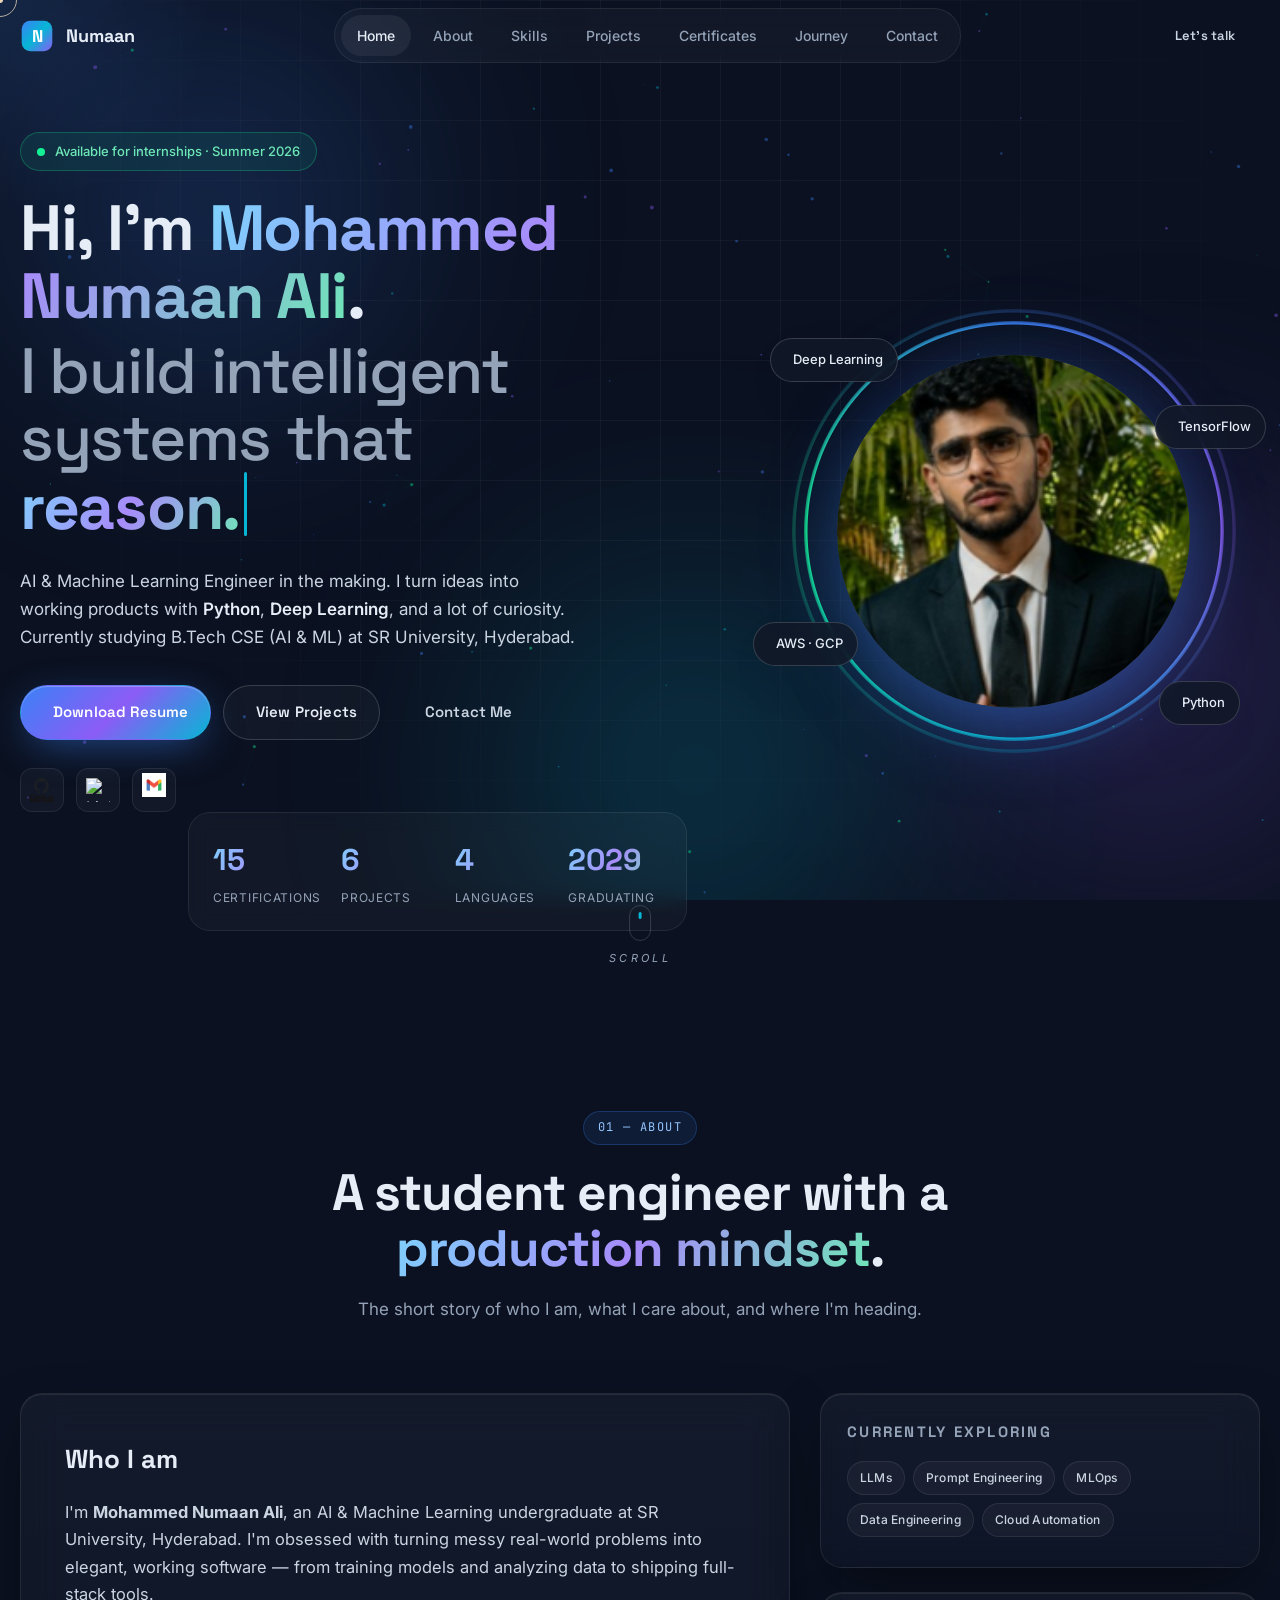
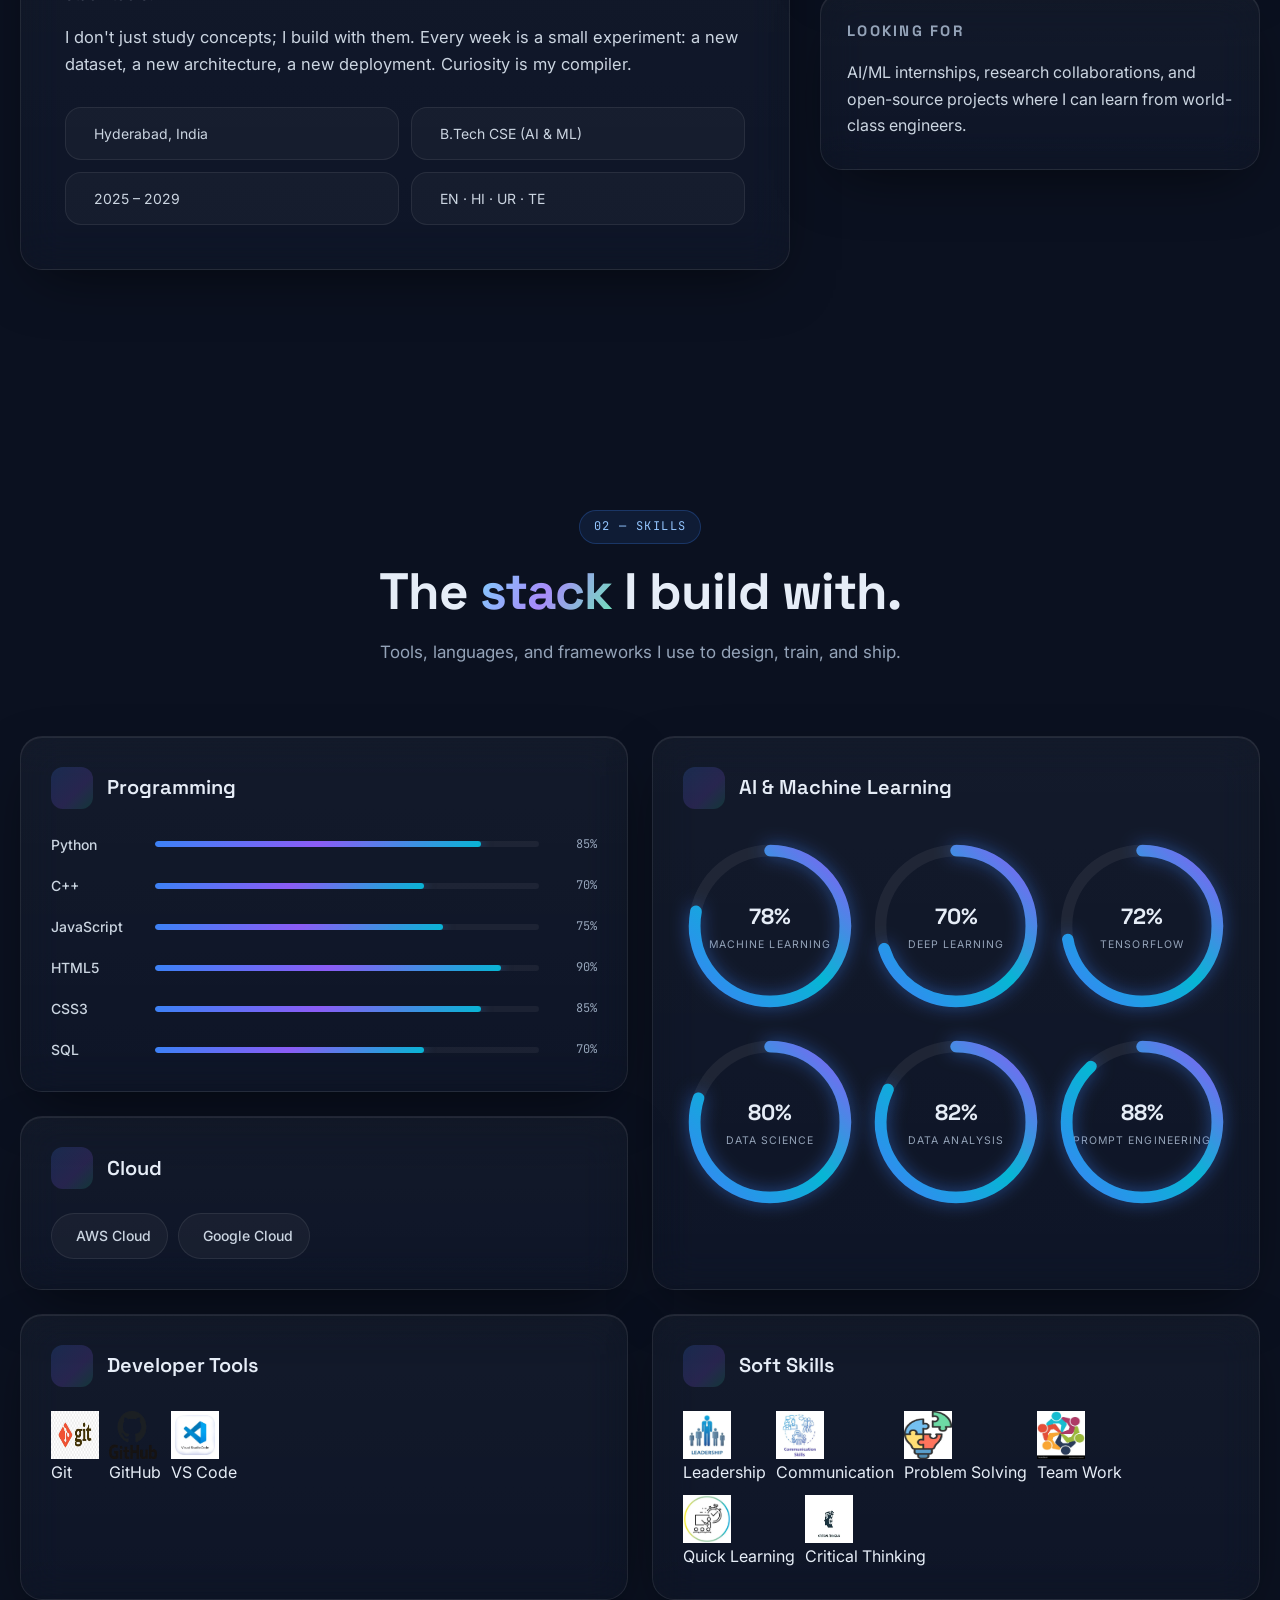
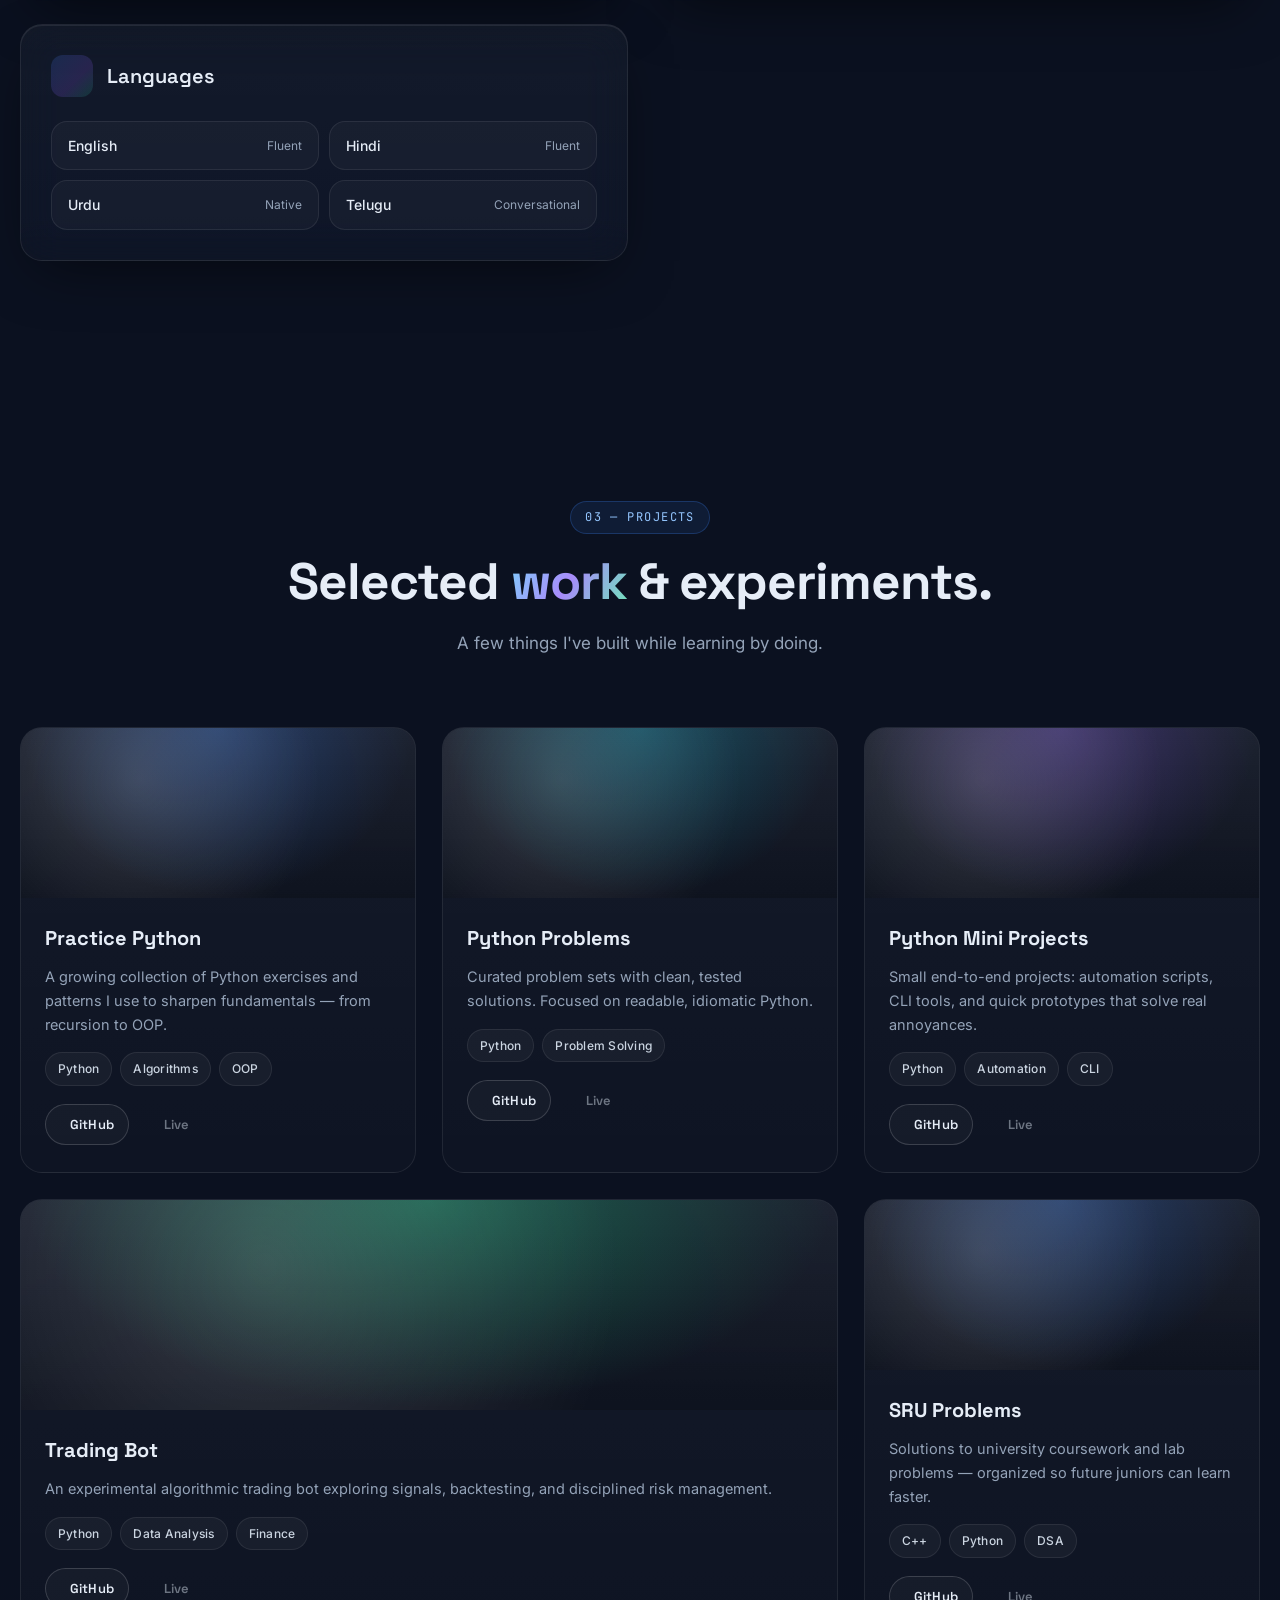
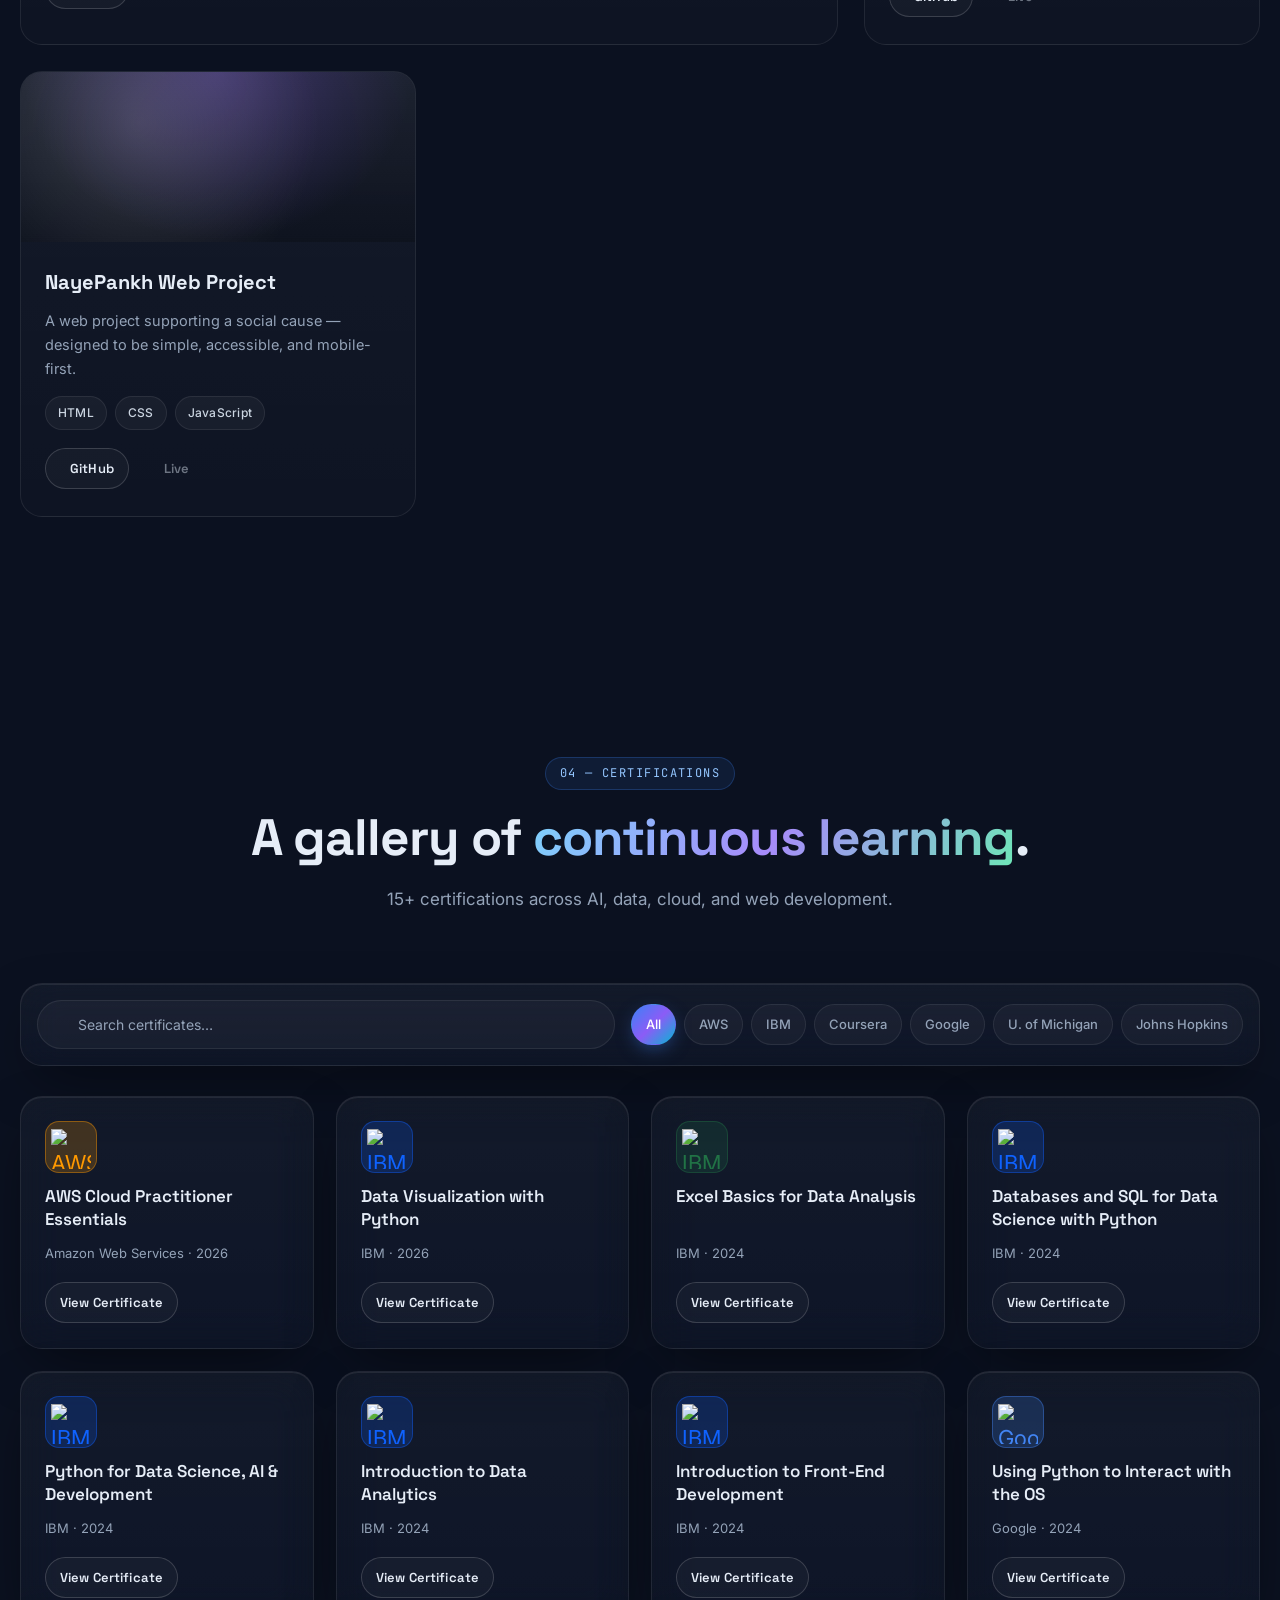
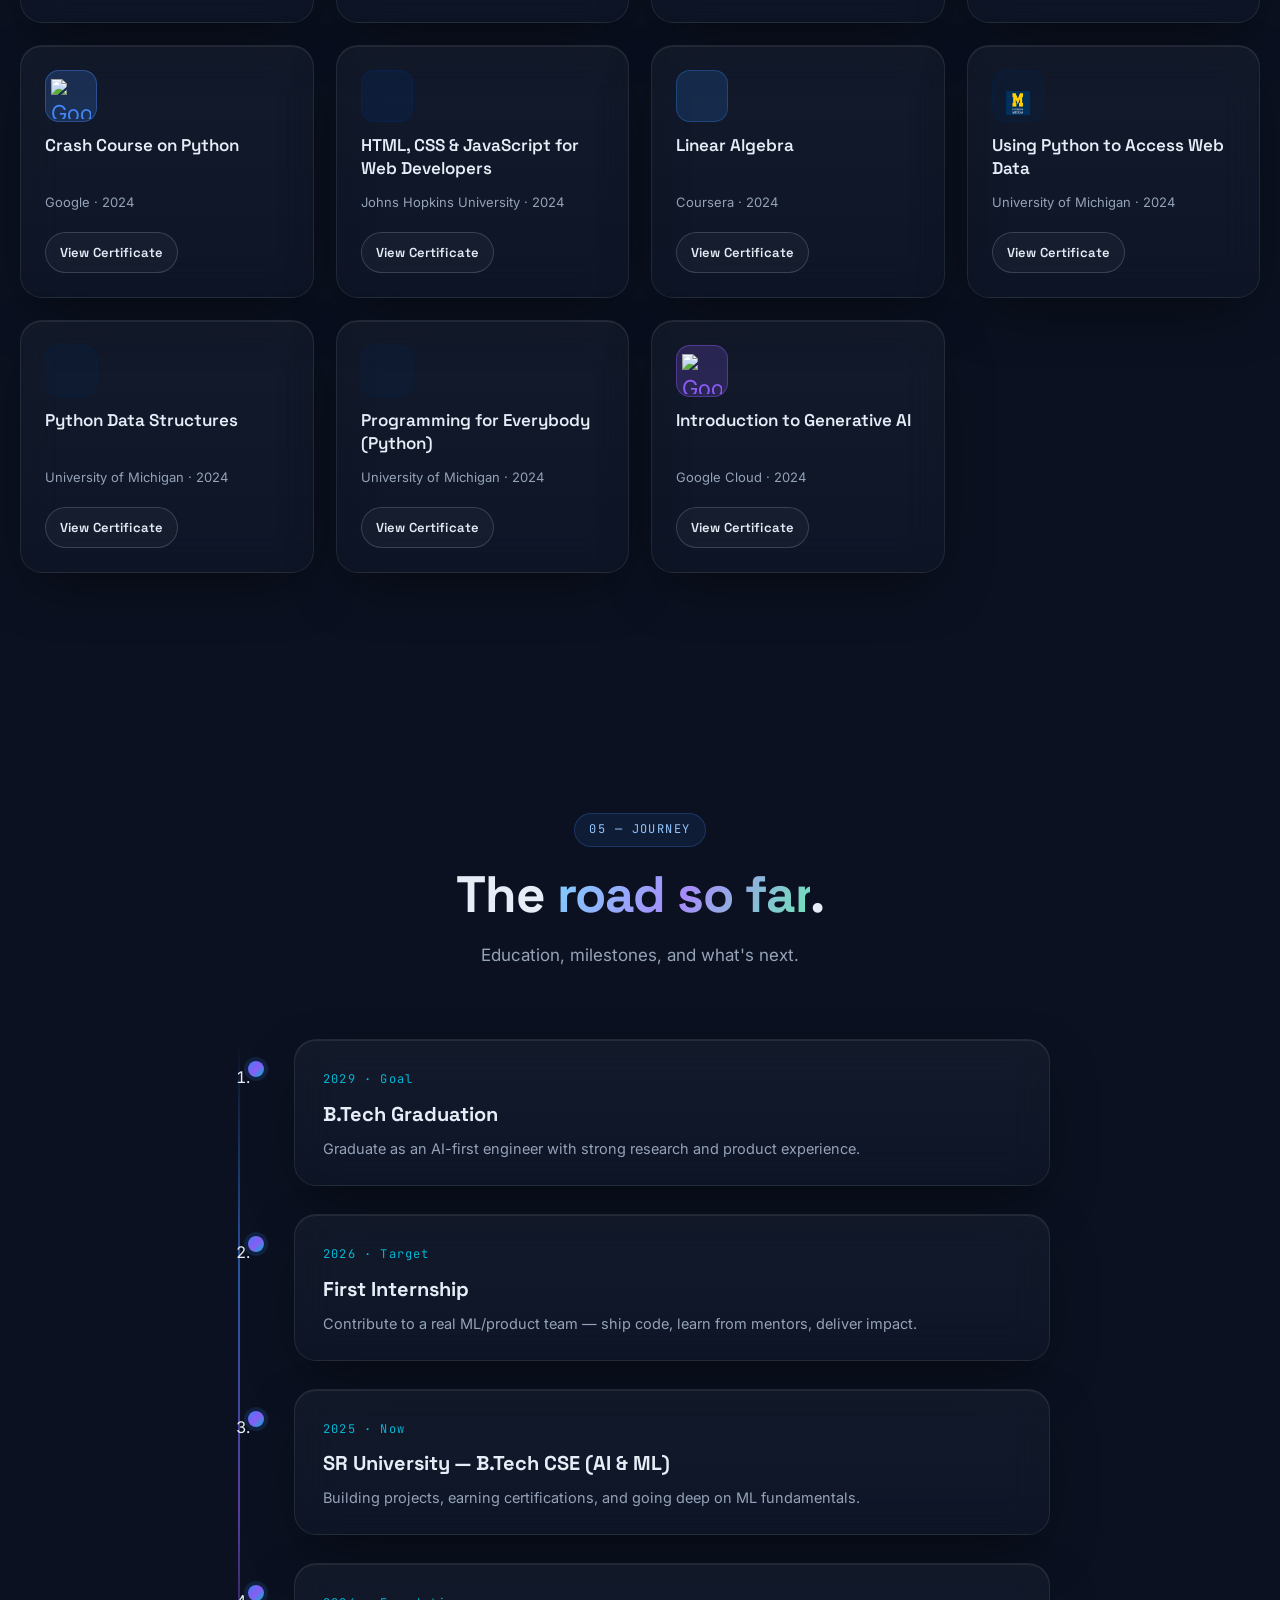
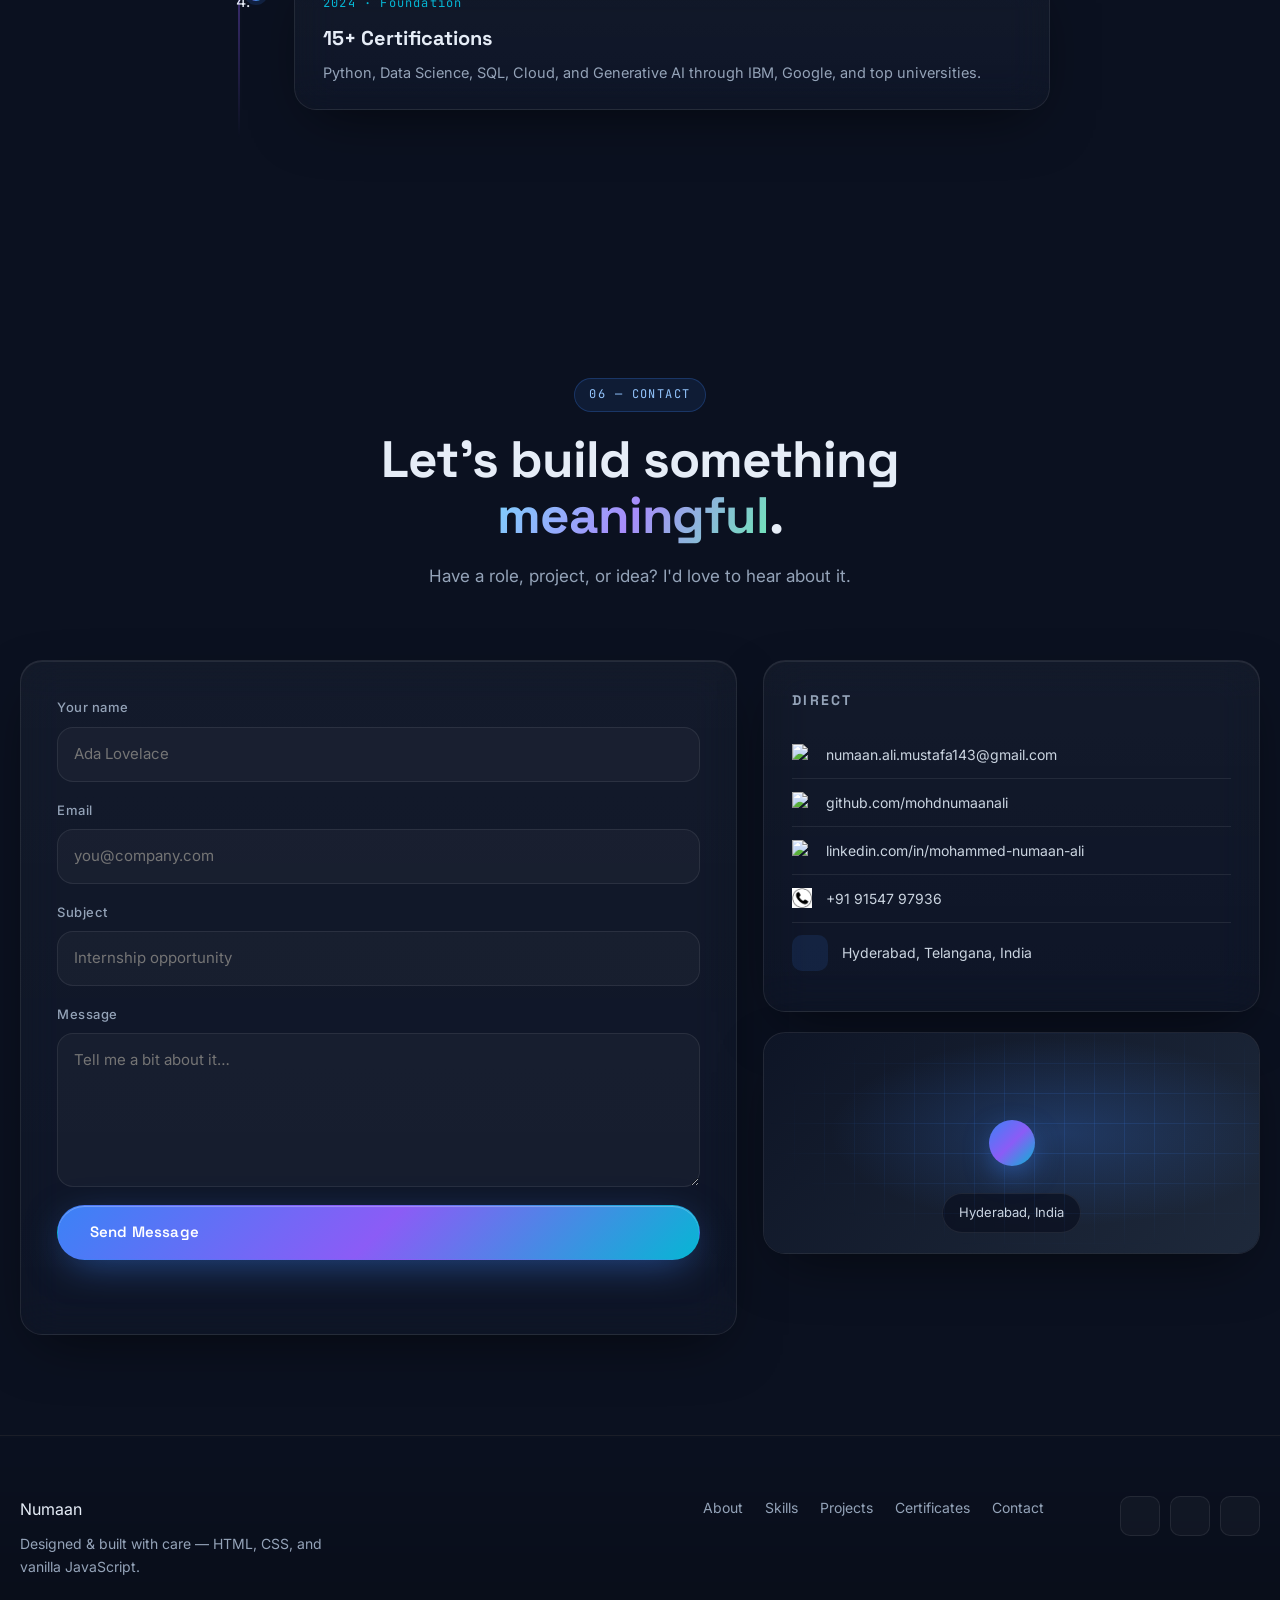
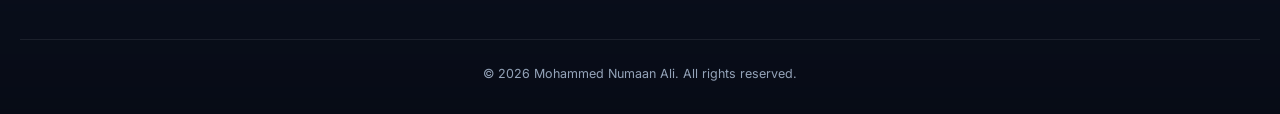
==== commit e80a7514: "changes" ====
--- a/portfilo.html
+++ b/portfilo.html
@@ -689,7 +689,7 @@
           </article>
           <article class="cert glass reveal" data-org="michigan" data-name="Using Python to Access Web Data">
             <div class="cert__logo" style="--c:#00274C"><i class="lucide lucide-globe-2"></i>
-                <img src="MICH.PNG" 
+                <img src="University-of-Michigan-Symbol.jpg" 
          alt="University of Michigan Logo" width="24" height="24" />
         </div>
             <h3 class="cert__title">Using Python to Access Web Data</h3>
@@ -701,6 +701,7 @@
           <article class="cert glass reveal" data-org="michigan" data-name="Python Data Structures">
             <div class="cert__logo" style="--c:#00274C"><i class="lucide lucide-boxes"></i></div>
             <h3 class="cert__title">Python Data Structures</h3>
+
             <p class="cert__meta">University of Michigan · 2024</p>
             <a href="https://coursera.org/share/deeca41279f421e1c9a910b3e43e439a" target="_blank" rel="noopener">
             <button class="btn btn--sm btn--outline cert__btn" data-preview>View Certificate</button>
